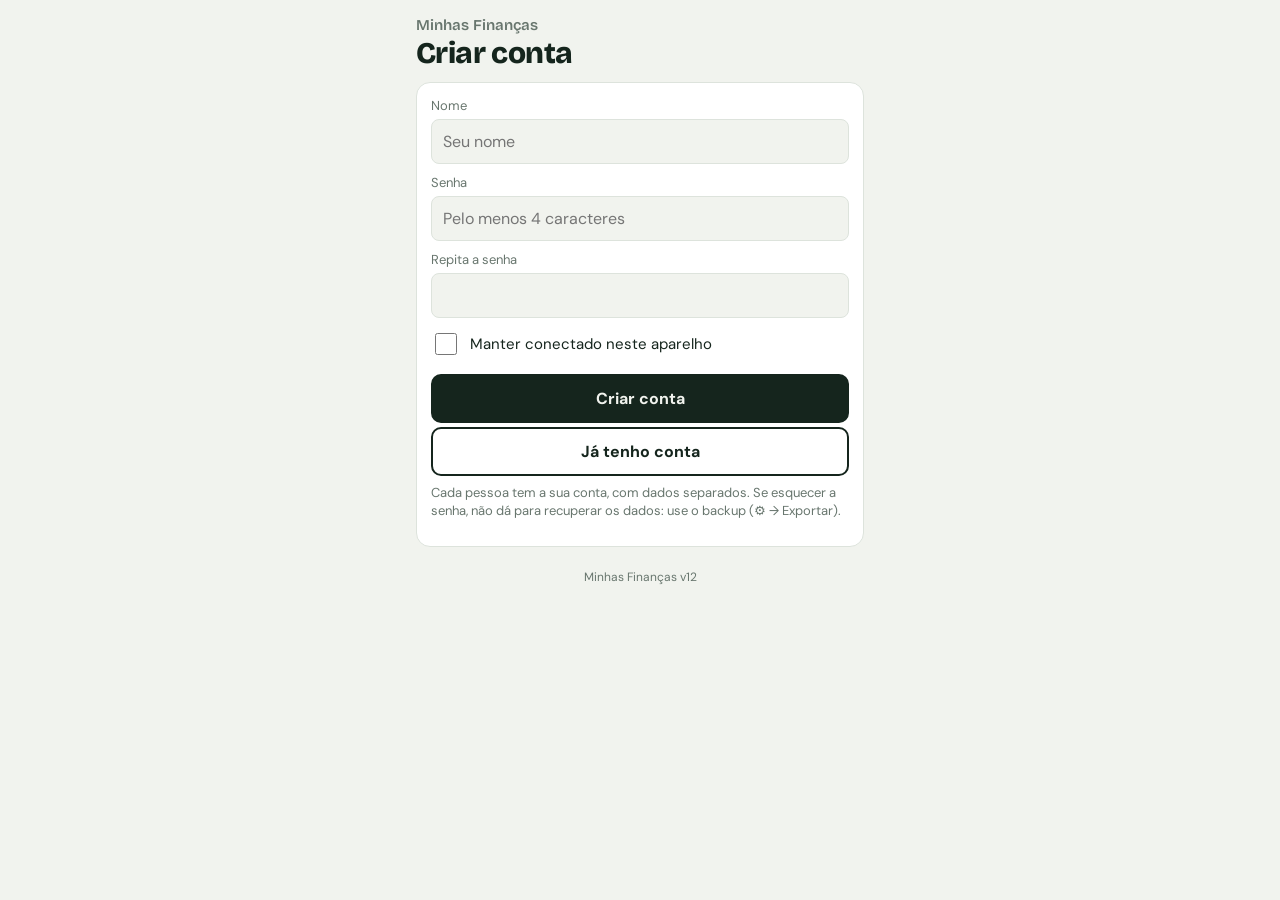
==== index.html @ edcd12e9 "Rename index-4.html to index.html" ====
<!DOCTYPE html>
<html lang="pt-BR">
<head>
<meta charset="utf-8">
<meta name="viewport" content="width=device-width, initial-scale=1, viewport-fit=cover">
<title>Minhas Finanças v12</title>
<meta name="theme-color" content="#1F8A55">
<meta name="description" content="Controle de gastos por voz, com velocímetro de saldo.">
<link rel="manifest" href="manifest.json">
<link rel="icon" href="icon.svg" type="image/svg+xml">
<link rel="apple-touch-icon" href="icon.svg">
<meta name="apple-mobile-web-app-capable" content="yes">
<meta name="mobile-web-app-capable" content="yes">
<meta name="apple-mobile-web-app-title" content="Finanças">
<link href="https://fonts.googleapis.com/css2?family=Bricolage+Grotesque:wght@600;800&family=DM+Sans:wght@400;500;700&display=swap" rel="stylesheet">
<style>
:root{--bg:#F1F3EE;--card:#FFFFFF;--ink:#15251D;--mute:#68766E;--line:#DDE3DC;--pos:#1F8A55;--neg:#D6403A;--mid:#D99A12;--rec:#1F8A55;--uti:#2F6FDB;--des:#8E1B3C;--gua:#7B847F;--sem:#B9C1BC;--btn:#15251D;--btnt:#F1F3EE}
@media (prefers-color-scheme:dark){:root:not([data-theme="light"]){--bg:#0F1814;--card:#18251E;--ink:#EDF2EC;--mute:#93A399;--line:#263830;--pos:#3DBB7A;--neg:#EF6A63;--mid:#EBB63E;--rec:#3DBB7A;--uti:#6AA0FF;--des:#C73E62;--gua:#A9B2AD;--sem:#5F6F66;--btn:#EDF2EC;--btnt:#0F1814}}
:root[data-theme="dark"]{--bg:#0F1814;--card:#18251E;--ink:#EDF2EC;--mute:#93A399;--line:#263830;--pos:#3DBB7A;--neg:#EF6A63;--mid:#EBB63E;--rec:#3DBB7A;--uti:#6AA0FF;--des:#C73E62;--gua:#A9B2AD;--sem:#5F6F66;--btn:#EDF2EC;--btnt:#0F1814}
*{box-sizing:border-box}
html{-webkit-text-size-adjust:100%}
body{margin:0;background:var(--bg);color:var(--ink);font-family:'DM Sans',system-ui,sans-serif;font-size:16px;line-height:1.4;padding-top:env(safe-area-inset-top,0px);padding-bottom:env(safe-area-inset-bottom,0px)}
main{max-width:480px;margin:0 auto;padding:16px 16px 80px}
h1{font:600 15px 'Bricolage Grotesque',sans-serif;margin:0 0 4px;color:var(--mute)}
.saldo{font:800 46px/1.05 'Bricolage Grotesque',sans-serif;letter-spacing:-.02em;margin:0}
.saldo.neg{color:var(--neg)}
.sub{color:var(--mute);font-size:14px;margin:4px 0 14px}
.bar{display:flex;height:12px;border-radius:6px;overflow:hidden;background:var(--line)}
.bar i{display:block;height:100%}
.tot{display:grid;gap:8px;margin:12px 0 20px}
.tot div{background:var(--card);border:1px solid var(--line);border-radius:10px;padding:10px;min-width:0}
.tot b{display:block;font:700 16px 'Bricolage Grotesque',sans-serif}
.tot span{font-size:12px;color:var(--mute)}
.dot{display:inline-block;width:10px;height:10px;border-radius:50%;margin-right:6px}
.form{background:var(--card);border:1px solid var(--line);border-radius:14px;padding:14px;margin-bottom:22px}
.hint{font-size:13px;color:var(--mute);margin:8px 0 12px}
label{display:block;font-size:13px;color:var(--mute);margin:10px 0 4px}
input{width:100%;padding:11px;border-radius:8px;border:1px solid var(--line);background:var(--bg);color:var(--ink);font:16px 'DM Sans',sans-serif}
input[type=checkbox]{width:22px;height:22px;flex:none;accent-color:var(--pos)}
input[type=date]{min-height:46px}
.chk{display:flex;align-items:center;gap:10px;margin:12px 0 0;font-size:15px;color:var(--ink)}
.campo{display:flex;gap:8px;align-items:stretch}
.campo input{flex:1;min-width:0}
.mic{flex:none;width:52px;border:0;border-radius:10px;background:var(--btn);color:var(--btnt);font-size:22px;cursor:pointer;line-height:1}
.mic[hidden]{display:none}
.mic.on{background:var(--neg);color:#fff;animation:pulsa 1s ease-in-out infinite}
@keyframes pulsa{50%{opacity:.65}}
.add{margin-top:4px;width:100%;border:2px solid var(--ink);background:transparent;color:var(--ink);border-radius:10px;padding:12px;font:700 16px 'DM Sans',sans-serif;cursor:pointer}
.add.pri{background:var(--ink);color:var(--bg)}
.add:disabled{opacity:.45;cursor:default}
h2{font:800 18px 'Bricolage Grotesque',sans-serif;margin:0 0 8px}
.it{display:flex;align-items:center;gap:10px;padding:11px 0;border-bottom:1px solid var(--line)}
.it .c{width:26px;height:26px;border-radius:50%;border:0;flex:none;cursor:pointer}
.it .t{flex:1;min-width:0}
.it .t b{display:block;font-weight:500;overflow:hidden;text-overflow:ellipsis;white-space:nowrap}
.it .t small{color:var(--mute);font-size:12px}
.it .v{font:700 16px 'Bricolage Grotesque',sans-serif;white-space:nowrap}
.it .x{border:0;background:none;color:var(--mute);font-size:22px;cursor:pointer;padding:10px 8px;min-width:44px;min-height:44px}
.vazio{color:var(--mute);padding:14px 0}
.top{display:flex;align-items:center;gap:6px;max-width:480px;margin:0 auto;padding:12px 16px 0}
.top[hidden]{display:none}
.dots{display:flex;align-items:center}
.dots button{width:30px;height:44px;border:0;background:transparent;cursor:pointer;padding:0;display:flex;align-items:center;justify-content:center}
.dots button i{display:block;width:10px;height:10px;border-radius:50%;background:var(--line);transition:all .2s}
.dots button[aria-selected="true"] i{width:24px;border-radius:6px;background:var(--ink)}
#ptit{flex:1;font:800 18px 'Bricolage Grotesque',sans-serif;padding-left:6px}
.eng{flex:none;width:44px;height:44px;border-radius:50%;border:2px solid var(--line);background:transparent;color:var(--mute);font-size:20px;cursor:pointer}
.pg{display:none;min-width:0}
.pg.on{display:block;animation:entra .25s ease}
@keyframes entra{from{opacity:0;transform:translateX(var(--de,24px))}to{opacity:1;transform:none}}
@media (prefers-reduced-motion:reduce){.pg.on,.mic.on,.toast{animation:none}}
.ring{display:flex;justify-content:center;margin:4px 0 2px}
.ring svg{width:230px;height:230px}
.rl{font:500 12px 'DM Sans',sans-serif;fill:var(--mute)}
.rv{font:800 21px 'Bricolage Grotesque',sans-serif;fill:var(--ink)}
.cats{display:grid;grid-template-columns:repeat(4,minmax(0,1fr));gap:6px;margin-top:6px}
.cat{display:flex;flex-direction:column;align-items:center;justify-content:center;gap:5px;padding:9px 2px;min-height:58px;border-radius:12px;border:2px solid var(--line);background:var(--bg);color:var(--ink);font:700 12px 'DM Sans',sans-serif;cursor:pointer}
.cat .dot{margin:0;width:16px;height:16px}
.cat:active{transform:scale(.97)}
.cat:disabled{opacity:.5;cursor:default}
.gauge{background:var(--card);border:1px solid var(--line);border-radius:14px;padding:8px;margin:0 0 12px;text-align:center;overflow:hidden}
/* Todos os painéis usam o mesmo quadrado compacto */
.gauge-viewport{min-width:0;height:248px;overflow:hidden;touch-action:pan-y}
.gauge-slide{display:none;text-align:left;animation:entra .22s ease;height:248px;overflow-y:auto;overscroll-behavior:contain;padding:2px 4px;scrollbar-width:thin}
.gauge-slide.active{display:block}
.gauge-slide:first-child{text-align:center;overflow:hidden}
.gauge-slide h1{margin:2px 4px 5px;font-size:13px}
.gauge-slide h2{font-size:15px;margin:3px 0 5px}
.gauge-slide .form{margin:6px 0;padding:8px}
.gauge-slide .gcard{margin:5px 0;padding:8px}
.gauge-slide .sub{font-size:12px;margin:2px 0 6px}
.gauge-slide .hint{font-size:11px;margin:4px 0 6px}
.gauge-slide .it{padding:5px 0;gap:7px}
.gauge-slide .it .c{width:18px;height:18px}
.gauge-slide .it .v{font-size:13px}
.gauge-slide .it .t b{font-size:13px}
.gauge-slide .it .t small{font-size:10px}
#pg1 .gauge svg{max-width:290px}
#gaugeEntries .entry-total{text-align:left}
#gaugeEntries .entry-total .dl{font-size:12px;color:var(--mute)}
#gaugeSaved .saldo{font-size:clamp(24px,7vw,32px)}
#gaugeSaved .gcard .sub{margin-bottom:0}
.gauge-nav{display:flex;align-items:center;justify-content:space-between;gap:8px;margin-top:6px;padding-top:6px;border-top:1px solid var(--line)}
.gauge-nav button{display:flex;align-items:center;justify-content:center;gap:5px;min-width:36px;min-height:34px;border:1px solid var(--line);border-radius:999px;background:var(--bg);color:var(--ink);font-size:18px;cursor:pointer}
.gauge-nav .gauge-name{flex:1;text-align:center;font-size:13px;font-weight:700;color:var(--mute)}
.gauge-dots{display:flex;justify-content:center;gap:5px;margin-top:5px}
.gauge-dots i{width:6px;height:6px;border-radius:50%;background:var(--line)}
.gauge-dots i.active{width:18px;border-radius:5px;background:var(--pos)}
.gauge svg{width:100%;max-width:340px;height:auto;display:block;margin:0 auto}
.gz{fill:none;stroke-width:22}
.gl{font:500 12px 'DM Sans',sans-serif;fill:var(--mute)}
.gv{font:800 20px 'Bricolage Grotesque',sans-serif;fill:var(--ink)}
.gs{font-size:14px;font-weight:500;margin:6px 8px 0}
.swhint{font-size:12px;color:var(--mute);text-align:center;margin:0 0 14px}
.duo{display:grid;grid-template-columns:1fr 1fr;gap:8px;margin:2px 0 12px}
.duo>div{background:var(--card);border:1px solid var(--line);border-radius:14px;padding:10px 12px;min-width:0}
.duo .dl{font-size:12px;color:var(--mute);font-weight:500}
.duo .saldo{font-size:clamp(22px,7vw,30px);margin-top:2px;white-space:nowrap}
.duo .gasto{color:var(--des)}
.summary-grid>div{padding:10px 11px}
.summary-grid>div:nth-child(n+3){padding:8px 11px}
.mini-value{font:800 22px/1.15 'Bricolage Grotesque',sans-serif;margin:3px 0 0;white-space:nowrap;color:var(--ink)}
.entry-total{padding:7px 4px 10px;margin-bottom:8px;border-bottom:1px solid var(--line)}
.entry-total .saldo{font-size:clamp(25px,7vw,32px);margin-top:2px}
.gcard{background:var(--card);border:1px solid var(--line);border-radius:14px;padding:16px;margin:4px 0 12px;text-align:center}
.gcard .dl{font-size:13px;color:var(--mute);font-weight:500}
.gcard .saldo{margin-top:4px;color:var(--ink)}
.cfg{background:var(--card);border:1px solid var(--line);border-radius:14px;padding:14px;margin:0 0 18px}
.cfg[hidden]{display:none}
.cfg h2{margin-bottom:4px}
.cfg .add{margin-top:10px}
.cfg .msg{font-size:13px;color:var(--mute);margin:8px 0 0}
.cfg p{margin:4px 0}
.cfg hr{border:0;border-top:1px solid var(--line);margin:16px 0}
.perigo{border-color:var(--neg);color:var(--neg)}
.crow{display:grid;grid-template-columns:1fr 112px 44px;gap:6px;margin-top:8px;align-items:center}
.crow .x{border:0;background:none;color:var(--mute);font-size:22px;cursor:pointer;min-height:44px}
.row2{display:grid;grid-template-columns:1fr 1fr;gap:10px}
.chips{display:flex;flex-wrap:wrap;gap:8px;margin-top:2px}
.chip{display:inline-flex;align-items:center;gap:6px;padding:9px 12px;border-radius:999px;border:1px solid var(--line);background:var(--bg);color:var(--ink);font:500 14px 'DM Sans',sans-serif;cursor:pointer;max-width:100%}
.chip .dot{margin:0;flex:none}
.chip span{overflow:hidden;text-overflow:ellipsis;white-space:nowrap}
.chip:active{transform:scale(.97)}
#atalhos{margin-bottom:12px}
#atalhos[hidden]{display:none}
.toast{position:fixed;left:50%;transform:translateX(-50%);top:calc(66px + env(safe-area-inset-top,0px));width:calc(100% - 32px);max-width:440px;display:flex;align-items:center;gap:10px;background:var(--ink);color:var(--bg);border-radius:12px;padding:12px 14px;font-size:14px;box-shadow:0 6px 24px rgba(0,0,0,.25);z-index:20;animation:sobe .2s ease}
.toast[hidden]{display:none}
.toast span{flex:1;min-width:0}
.toast button{border:0;background:transparent;color:var(--bg);font:700 14px 'DM Sans',sans-serif;text-decoration:underline;cursor:pointer;padding:6px 4px;min-height:36px}
.toast button[hidden]{display:none}
@keyframes sobe{from{opacity:0;transform:translate(-50%,-10px)}to{opacity:1;transform:translate(-50%,0)}}
.ir{display:flex;align-items:center;gap:10px;padding:10px 0;border-bottom:1px solid var(--line)}
.ir.off{opacity:.55}
.ir .t{flex:1;min-width:0}
.ir .t b{display:block;font-weight:500;overflow:hidden;text-overflow:ellipsis;white-space:nowrap}
.ir .t small{color:var(--mute);font-size:12px}
.ir .v{font:700 15px 'Bricolage Grotesque',sans-serif;white-space:nowrap}
.ir .v.pos{color:var(--pos)}
.ir label{margin:0;display:flex;align-items:center}
.ver{font-size:12px;color:var(--mute);text-align:center;margin:18px 0 0}
select{width:100%;padding:11px;border-radius:8px;border:1px solid var(--line);background:var(--bg);color:var(--ink);font:16px 'DM Sans',sans-serif}
.cat.sel{border-color:var(--ink)}
.tipos{display:grid;grid-template-columns:repeat(3,1fr);gap:8px;margin-top:4px}
.sheet{position:fixed;inset:0;background:rgba(0,0,0,.45);z-index:30;display:flex;align-items:flex-end;justify-content:center}
.sheet[hidden]{display:none}
.sheetbox{background:var(--card);width:100%;max-width:480px;max-height:92vh;overflow:auto;border-radius:18px 18px 0 0;padding:16px 16px calc(20px + env(safe-area-inset-bottom,0px))}
.sheetbox .add{margin-top:10px}
.it .t{cursor:pointer}
.aviso{width:calc(100% - 32px);max-width:448px;margin:8px auto 0;padding:10px 12px;display:flex;gap:8px;align-items:center;flex-wrap:wrap;background:var(--card);border:1px solid var(--mid);border-radius:12px;font-size:14px}
.aviso[hidden]{display:none}
.aviso span{flex:1 1 100%}
.aviso button{width:auto;margin:0;padding:8px 12px;font-size:14px}
details.mes{background:var(--card);border:1px solid var(--line);border-radius:12px;padding:10px 12px;margin-bottom:8px}
details.mes summary{cursor:pointer;font-weight:700;list-style:none}
details.mes summary small{display:block;font-weight:400;color:var(--mute);font-size:12px;margin-top:2px}
details.mes .mi{display:flex;justify-content:space-between;gap:8px;font-size:13px;padding:5px 0;border-bottom:1px solid var(--line)}
details.mes .mi:last-child{border-bottom:0}
button:focus-visible,input:focus-visible,select:focus-visible{outline:3px solid var(--mid);outline-offset:2px}
</style>
</head>
<body>
<div class="top" id="top" hidden>
<nav class="dots" aria-label="Navegação principal">
<button type="button" id="t1" aria-label="Principal" aria-selected="true"><i></i></button>
<button type="button" id="t2" aria-label="Histórico" aria-selected="false"><i></i></button>
</nav>
<span id="ptit">Principal · Gastos</span>
<button type="button" class="eng" id="eng" aria-label="Configurações" title="Configurações" aria-expanded="false">⚙</button>
</div>

<div class="aviso" id="aviso" hidden role="status"><span id="avmsg"></span><button type="button" class="add pri" id="av1"></button><button type="button" class="add" id="av2">Depois</button></div>
<div id="pages">
<!-- ============ GASTOS ============ -->
<section class="pg" id="pg1">
<main>
<section class="cfg" id="cfg" hidden aria-label="Configurações">
<h2>Contas e saldo do mês</h2>
<p class="msg" style="margin-top:0">Informe o saldo de cada conta no começo do mês. O total vira o seu saldo do mês; o que entra soma e o que sai é descontado.</p>
<div id="contas"></div>
<button type="button" class="add" id="addc">+ Adicionar conta</button>
<div class="row2" style="margin-top:12px">
<div><label for="limy" style="margin-top:0">Amarelo abaixo de (R$)</label><input id="limy" inputmode="decimal"></div>
<div><label for="limr" style="margin-top:0">Vermelho abaixo de (R$)</label><input id="limr" inputmode="decimal"></div>
</div>
<button type="button" class="add pri" id="iniok">Salvar</button>
<p class="msg" id="inimsg"></p>
<hr>
<h2>Importar extrato</h2>
<p class="msg" style="margin-top:0">Envie o extrato do banco em OFX ou CSV. O que entrou vai para Recebidos, o que saiu vai para Gastos como “Sem categoria” (você classifica tocando na bolinha). Repetidos são pulados.</p>
<input type="file" id="arq" hidden>
<button class="add pri" id="escolhe" type="button">Escolher arquivo do extrato</button>
<label for="desde">Importar lançamentos a partir de</label>
<input type="date" id="desde">
<p class="msg" id="imsg"></p>
<div id="iprev" hidden>
<h2 style="margin-top:12px">Conferir antes de importar</h2>
<p class="sub" id="isum"></p>
<div id="implist"></div>
<button class="add pri" id="idoit" type="button" style="margin-top:14px">Importar selecionados</button>
</div>
<hr>
<h2>Fechar o mês</h2>
<p class="msg" style="margin-top:0">Guarda o resumo do mês, leva o saldo final para o começo do próximo mês e limpa a lista de lançamentos. O que está em Guardado continua guardado.</p>
<button type="button" class="add" id="fecha">Fechar o mês</button>
<button type="button" class="add" id="reabre" hidden>Desfazer o último fechamento</button>
<p class="msg" id="fmsg"></p>
<hr>
<h2>Backup</h2>
<p class="msg">Seus dados ficam só neste aparelho, protegidos pela sua senha. Exporte de vez em quando. O arquivo de backup não tem senha: guarde com cuidado.</p>
<button type="button" class="add pri" id="expShare">Compartilhar backup (WhatsApp, Drive...)</button>
<button type="button" class="add" id="exp">Salvar backup no aparelho (.json)</button>
<button type="button" class="add" id="impb">Importar backup</button>
<input type="file" id="imp" accept="application/json,.json" hidden>
<p class="msg" id="bkmsg"></p>
<hr>
<h2>Conta</h2>
<p class="msg" id="quem"></p>
<button type="button" class="add" id="sair">Sair</button>
<button type="button" class="add perigo" id="zera">Apagar meus dados e recomeçar</button>
<button type="button" class="add perigo" id="delc">Excluir minha conta</button>
<p class="ver" id="ver"></p>
</section>

<div class="duo summary-grid">
<div><span class="dl">Disponível</span><p class="saldo" id="saldo">R$ 0,00</p></div>
<div><span class="dl">Já gasto</span><p class="saldo gasto" id="gasto">R$ 0,00</p></div>
<div class="mini-total"><span class="dl">Entradas</span><p class="mini-value" id="entradasTotal">R$ 0,00</p></div>
<div class="mini-total"><span class="dl">Guardado</span><p class="mini-value" id="guardadoTotal">R$ 0,00</p></div>
</div>
<section class="gauge" id="gaugeCard" aria-label="Painel financeiro: deslize ou use as setas para alternar entre saldo, entradas e guardados">
<div class="gauge-viewport" id="gaugeViewport">
  <div class="gauge-slide active" data-gslide="0" aria-label="Velocímetro">
    <svg id="gauge" viewBox="-24 0 368 204" role="img" aria-label="Velocímetro do saldo"></svg>
    <p class="gs" id="gstat" aria-live="polite"></p>
  </div>
  <div class="gauge-slide" data-gslide="1" aria-label="Entradas" id="gaugeEntries"></div>
  <div class="gauge-slide" data-gslide="2" aria-label="Guardado" id="gaugeSaved"></div>
</div>
<div class="gauge-nav" aria-label="Mudar painel">
  <button type="button" id="gPrev" aria-label="Painel anterior" title="Painel anterior">‹</button>
  <span class="gauge-name" id="gaugeName">Visão geral</span>
  <button type="button" id="gNext" aria-label="Próximo painel" title="Próximo painel">›</button>
</div>
<div class="gauge-dots" aria-hidden="true"><i class="active"></i><i></i><i></i></div>
</section>


<section class="form">
<div id="atalhos" hidden><label style="margin-top:0">Gastos frequentes · toque para lançar de novo</label><div class="chips" id="chips"></div></div>
<label for="frase" style="margin-top:0">Único campo de voz · entradas, saídas e guardados</label>
<div class="campo">
<input id="frase" placeholder="Ex.: gastei 12,50; recebi salário 100; guardar 50" autocomplete="off" enterkeyhint="done">
<button type="button" class="mic" id="mic1" aria-label="Falar o gasto" title="Falar o gasto">🎤</button>
</div>
<p class="hint" id="hint">Use este único microfone para tudo: “recebi salário 100”, “guardar 50” ou “padaria 12,50”. Entradas/recebimentos/ganhos falados são salvos automaticamente. Data e hora são registradas; a forma de pagamento é salva quando você a informa.</p>
<div class="cats" id="cats"></div>
</section>

<h2>Lançamentos</h2>
<div id="lista"></div>
</main>
</section>

<!-- ============ ENTRADAS ============ -->
<section class="pg" id="pg2">
<main>
<h1>Entradas</h1>
<div class="entry-total"><span class="dl">Total de entradas</span><p class="saldo" id="rtot">R$ 0,00</p></div>
<section class="form">
<label for="frase2" style="margin-top:0">Fale ou digite o recebido</label>
<div class="campo">
<input id="frase2" placeholder="Ex.: salário R$ 80,00 pix" autocomplete="off" enterkeyhint="done">
<button type="button" class="mic" id="mic2" aria-label="Falar o recebido" title="Falar o recebido">🎤</button>
</div>
<p class="hint" id="hint2">Toque no 🎤 e diga, por exemplo: “salário 80 pix”. O valor soma no seu saldo e é lançado sozinho (dá para desfazer). Data, hora e forma são anotadas sozinhas.</p>
<button class="add" id="add2" type="button">Salvar</button>
</section>
<h2>Entradas</h2>
<div id="lista2"></div>
</main>
</section>

<!-- ============ GUARDADOS ============ -->
<section class="pg" id="pg3">
<main>
<h1>Guardados</h1>
<div class="gcard"><span class="dl">Total guardado</span><p class="saldo" id="gtot">R$ 0,00</p><p class="sub" id="gsub" style="margin-bottom:0"></p></div>
<p class="hint">O que você guarda sai do saldo Disponível, mas não conta como gasto. Para guardar, fale o valor na primeira página e toque em Guardado.</p>
<h2>Valores guardados</h2>
<div id="lista3"></div>
</main>
</section>

<!-- ============ HISTÓRICO ============ -->
<section class="pg" id="pg4">
<main>
<h1>Minhas Finanças</h1>
<h2 style="margin-top:4px">Histórico completo</h2>
<p class="sub">Entradas, gastos e valores guardados em uma única lista.</p>
<div id="listaHist"></div>
</main>
</section>

<!-- ============ LOGIN ============ -->
<section class="pg" id="pga">
<main>
<h1>Minhas Finanças</h1>
<p class="saldo" style="font-size:30px;margin-bottom:12px" id="atit">Entrar</p>
<section class="form">
<label for="un" style="margin-top:0">Nome</label>
<input id="un" autocomplete="username" autocapitalize="words" placeholder="Seu nome">
<label for="up">Senha</label>
<input id="up" type="password" autocomplete="current-password" placeholder="Pelo menos 4 caracteres">
<div id="ucw" hidden><label for="up2">Repita a senha</label><input id="up2" type="password" autocomplete="new-password"></div>
<label class="chk"><input type="checkbox" id="ulem"> Manter conectado neste aparelho</label>
<p class="hint" id="umsg" role="alert"></p>
<button class="add pri" id="uok" type="button">Entrar</button>
<button class="add" id="usw" type="button">Criar conta</button>
<p class="hint" id="unote"></p>
</section>
<p class="ver" id="ver2"></p>
</main>
</section>

<!-- ============ PRIMEIRO USO ============ -->
<section class="pg" id="pgs">
<main>
<h1>Bem-vindo</h1>
<p class="saldo" style="font-size:30px" id="bemv">Minhas Finanças</p>
<p class="sub">Vamos começar. Qual era o saldo da conta no início do mês?</p>
<section class="form">
<label for="ini0" style="margin-top:0">Saldo (conta principal)</label>
<input id="ini0" inputmode="decimal" value="" placeholder="639,73" autocomplete="off">
<p class="hint" id="ini0msg">Depois, na engrenagem ⚙, você adiciona outras contas.</p>
<button class="add pri" id="ini0ok" type="button">Começar</button>
</section>
</main>
</section>
</div>

<div class="sheet" id="edit" hidden role="dialog" aria-modal="true" aria-label="Editar lançamento"><div class="sheetbox">
<h2>Editar lançamento</h2>
<label for="ed" style="margin-top:0">Descrição</label><input id="ed" autocomplete="off">
<div class="row2"><div><label for="ev">Valor (R$)</label><input id="ev" inputmode="decimal" autocomplete="off"></div><div><label for="edt">Data</label><input id="edt" type="date"></div></div>
<label for="ep">Forma de pagamento</label><select id="ep"></select>
<label>Tipo</label><div class="tipos" id="etipo"></div>
<p class="hint" id="emsg" role="alert"></p>
<button class="add pri" id="esalva" type="button">Salvar alterações</button>
<button class="add" id="ecancela" type="button">Cancelar</button>
<button class="add perigo" id="eapaga" type="button">Apagar lançamento</button>
</div></div>
<div class="toast" id="toast" role="status" aria-live="polite" hidden><span id="tmsg"></span><button type="button" id="tund">Desfazer</button></div>

<script>
var VERSAO='v12';
var COR={rec:{n:'Entrada',v:'--rec'},uti:{n:'Útil',v:'--uti'},des:{n:'Desnecessário',v:'--des'},gua:{n:'Guardado',v:'--gua'},sem:{n:'Sem categoria',v:'--sem'}};
var st=null,uid=null,KEYC=null,users=[],wq=Promise.resolve();
function norm(i){var m={pos:'uti',neg:'des',mid:'gua'};if(m[i.cor])i.cor=m[i.cor];if(i.ent)i.cor='rec';else if(i.cor==='rec')i.ent=true;if(!COR[i.cor])i.cor='sem';i.val=Number(i.val)||0;i.desc=String(i.desc||'');i.pay=String(i.pay||'Não informada');i.d=String(i.d||hoje());i.t=String(i.t||'');i.ent=!!i.ent;return i}
function somaContas(o){return Math.round(o.contas.reduce(function(a,c){return a+(Number(c.saldo)||0)},0)*100)/100}
function migra(o){if(!Array.isArray(o.contas)||!o.contas.length)o.contas=[{id:1,nome:'Banco Inter',saldo:o.start}];
o.contas.forEach(function(c,k){c.id=c.id||k+1;c.nome=String(c.nome||'Conta '+(k+1));c.saldo=Number(c.saldo)||0});
o.lim=(o.lim&&o.lim.y>o.lim.r&&o.lim.r>=0)?{y:Number(o.lim.y),r:Number(o.lim.r)}:{y:400,r:100};
if(!Array.isArray(o.arquivo))o.arquivo=[];o.gAnt=Number(o.gAnt)||0;
o.start=somaContas(o);o.items=(o.items||[]).map(norm);return o}
function brl(n){return n.toLocaleString('pt-BR',{style:'currency',currency:'BRL'})}
function fmt2(n){return n.toLocaleString('pt-BR',{minimumFractionDigits:2,maximumFractionDigits:2})}
function pad(n){return String(n).padStart(2,'0')}
function hoje(){var d=new Date();return d.getFullYear()+'-'+pad(d.getMonth()+1)+'-'+pad(d.getDate())}
function hora(){var d=new Date();return pad(d.getHours())+':'+pad(d.getMinutes())}
function dm(s){var p=s.split('-');return p[2]+'/'+p[1]}
function $(i){return document.getElementById(i)}

/* ---------- contas de usuário e criptografia ---------- */
function loadUsers(){try{var u=JSON.parse(localStorage.getItem('financas-users')||'[]');return Array.isArray(u)?u:[]}catch(e){return[]}}
function saveUsers(){localStorage.setItem('financas-users',JSON.stringify(users))}
function dkey(id){return 'financas-d-'+id}
function b64(buf){var a=new Uint8Array(buf),s='';for(var i=0;i<a.length;i++)s+=String.fromCharCode(a[i]);return btoa(s)}
function unb64(s){var b=atob(s),a=new Uint8Array(b.length);for(var i=0;i<b.length;i++)a[i]=b.charCodeAt(i);return a}
function derive(pw,salt,it){return crypto.subtle.importKey('raw',new TextEncoder().encode(pw),'PBKDF2',false,['deriveKey']).then(function(k){return crypto.subtle.deriveKey({name:'PBKDF2',salt:salt,iterations:it,hash:'SHA-256'},k,{name:'AES-GCM',length:256},false,['encrypt','decrypt'])})}
function enc(key,txt){var iv=crypto.getRandomValues(new Uint8Array(12));return crypto.subtle.encrypt({name:'AES-GCM',iv:iv},key,new TextEncoder().encode(txt)).then(function(ct){return{iv:b64(iv),ct:b64(ct)}})}
function dec(key,rec){return crypto.subtle.decrypt({name:'AES-GCM',iv:unb64(rec.iv)},key,unb64(rec.ct)).then(function(b){return new TextDecoder().decode(b)})}
function save(){if(!uid||!KEYC||!st)return;var snap=JSON.stringify(st),id=uid,k=KEYC;
wq=wq.then(function(){return enc(k,snap)}).then(function(r){try{localStorage.setItem(dkey(id),JSON.stringify(r))}catch(e){}}).catch(function(){})}
function limpaCampo(el){el.value='';setTimeout(function(){if(el.value&&el.dataset.novo!=='1')el.value=''},90)}
function addItem(it){st.items.push(it);save()}
function remove(id){st.items=st.items.filter(function(z){return z.id!==id});save()}
/* lembrar neste aparelho: guarda a chave (não extraível) no IndexedDB */
function idb(){return new Promise(function(ok,no){var r=indexedDB.open('financas',1);r.onupgradeneeded=function(){r.result.createObjectStore('s')};r.onsuccess=function(){ok(r.result)};r.onerror=function(){no()}})}
function idbSet(k,v){return idb().then(function(db){return new Promise(function(ok,no){var t=db.transaction('s','readwrite');t.objectStore('s').put(v,k);t.oncomplete=ok;t.onerror=no})})}
function idbGet(k){return idb().then(function(db){return new Promise(function(ok,no){var q=db.transaction('s').objectStore('s').get(k);q.onsuccess=function(){ok(q.result)};q.onerror=no})})}
function idbDel(k){return idb().then(function(db){return new Promise(function(ok){var t=db.transaction('s','readwrite');t.objectStore('s').delete(k);t.oncomplete=ok;t.onerror=ok})}).catch(function(){})}

/* ---------- telas: login, primeiro uso, app ---------- */
var cur=0,pg=[$('pg1'),$('pg2'),$('pg3')],tb=[$('t1'),$('t2')],TIT=['Gastos','Recebidos','Guardados'];
function tela(qual){if(qual==='pga'||qual==='pgs')$('aviso').hidden=true;['pg1','pg2','pg3','pg4','pga','pgs'].forEach(function(i){$(i).className='pg'});$(qual).className='pg on';$('top').hidden=(qual==='pga'||qual==='pgs');if(qual==='pg4'){$('t1').setAttribute('aria-selected','false');$('t2').setAttribute('aria-selected','true');$('ptit').textContent='Histórico'}window.scrollTo(0,0)}
function irPara(n,direto){n=Math.max(0,Math.min(2,n));if(n===cur&&!direto&&$('pg4').className.indexOf('on')<0)return;$('top').hidden=false;document.documentElement.style.setProperty('--de',n>cur?'24px':'-24px');cur=n;
pg.forEach(function(e,k){e.className='pg'+(k===n?' on':'')});['pg4','pga','pgs'].forEach(function(id){$(id).className='pg'});
$('t1').setAttribute('aria-selected','true');$('t2').setAttribute('aria-selected','false');$('ptit').textContent='Principal';window.scrollTo(0,0)}
function abreHistorico(){if(!st)return;['pg1','pg2','pg3','pga','pgs'].forEach(function(id){$(id).className='pg'});$('pg4').className='pg on';$('top').hidden=false;$('t1').setAttribute('aria-selected','false');$('t2').setAttribute('aria-selected','true');$('ptit').textContent='Histórico';window.scrollTo(0,0);renderHistorico()}
function renderHistorico(){var L=$('listaHist');if(!L||!st)return;L.innerHTML='';var arr=st.items.slice().sort(function(a,b){return (b.d||'').localeCompare(a.d||'')||(Number(b.id)||0)-(Number(a.id)||0)});if(!arr.length){L.innerHTML='<p class="vazio">Nenhum lançamento neste mês.</p>';arquivoHist(L);return}arr.forEach(function(i){var r=document.createElement('div');r.className='it';var c=document.createElement('span');c.className='c';c.style.display='inline-block';c.style.background='var('+(i.ent?'--rec':COR[i.cor].v)+')';var t=document.createElement('div');t.className='t';t.innerHTML='<b></b><small></small>';t.firstChild.textContent=i.desc;t.lastChild.textContent=dm(i.d)+(i.t?' · '+i.t:'')+' · '+i.pay+' · '+(i.ent?'Entrada':COR[i.cor].n);var v=document.createElement('div');v.className='v'+(i.ent?' pos':'');v.style.color='var('+(i.ent?'--pos':(i.cor==='gua'?'--gua':'--ink'))+')';v.textContent=(i.ent?'+ ':'− ')+brl(i.val);t.title='Toque para editar';t.onclick=function(){abreEdicao(i.id)};r.appendChild(c);r.appendChild(t);r.appendChild(v);L.appendChild(r)});arquivoHist(L)}
function entra(){cur=-1;irPara(0,true);cfg.hidden=true;eng.setAttribute('aria-expanded','false');gaveta();render();setTimeout(function(){checaVersao();lembreteBackup()},1200);$('quem').textContent='Conta: '+(users.filter(function(u){return u.id===uid})[0]||{nome:''}).nome}
var modo='login';
function authModo(m){modo=m;var novo=(m==='criar');$('atit').textContent=novo?'Criar conta':'Entrar';$('ucw').hidden=!novo;$('uok').textContent=novo?'Criar conta':'Entrar';$('usw').textContent=novo?'Já tenho conta':'Criar conta';
$('up').autocomplete=novo?'new-password':'current-password';$('umsg').textContent='';
var velho=false;try{velho=!!localStorage.getItem('financas-v1')}catch(e){}
$('unote').textContent=novo?(velho&&!users.length?'Seus lançamentos atuais deste aparelho serão levados para esta conta.':'Cada pessoa tem a sua conta, com dados separados. Se esquecer a senha, não dá para recuperar os dados: use o backup (⚙ → Exportar).'):'Esqueceu a senha? Não dá para recuperar. Crie uma nova conta e importe o seu backup.';
$('usw').hidden=false}
function mostraAuth(){st=null;uid=null;KEYC=null;users=loadUsers();var ult='';try{ult=localStorage.getItem('financas-ultimo')||''}catch(e){}
authModo(users.length?'login':'criar');$('un').value=ult;$('up').value='';$('up2').value='';tela('pga')}
function semCripto(msg){$('atit').textContent='Não dá para abrir aqui';$('umsg').textContent=msg||'Este navegador não oferece a proteção por senha. Abra o app pelo endereço https no Chrome atualizado.';$('uok').disabled=true;$('usw').hidden=true;$('un').disabled=true;$('up').disabled=true;tela('pga')}
function achaUser(nome){nome=nome.trim().toLowerCase();return users.filter(function(u){return u.nome.toLowerCase()===nome})[0]}
function carrega(){var raw=localStorage.getItem(dkey(uid));if(!raw){st=null;mostraSetup();return Promise.resolve()}
return dec(KEYC,JSON.parse(raw)).then(function(t){st=migra(JSON.parse(t));entra()})}
function lembrar(){if($('ulem').checked)return idbSet('sessao',{uid:uid,key:KEYC}).catch(function(){});return idbDel('sessao')}
$('uok').onclick=function(){var nome=$('un').value.trim(),pw=$('up').value,m=$('umsg'),b=this;
if(nome.length<2){m.textContent='Digite seu nome.';return}
if(pw.length<4){m.textContent='A senha precisa ter pelo menos 4 caracteres.';return}
b.disabled=true;m.textContent=modo==='criar'?'Criando conta...':'Entrando...';
var p;
if(modo==='criar'){
 if($('up2').value!==pw){m.textContent='As senhas não são iguais.';b.disabled=false;return}
 if(achaUser(nome)){m.textContent='Já existe uma conta com esse nome neste aparelho.';b.disabled=false;return}
 var salt=crypto.getRandomValues(new Uint8Array(16)),it=150000,k;
 p=derive(pw,salt,it).then(function(key){k=key;return enc(key,'ok')}).then(function(chk){
  var u={id:'u'+Date.now(),nome:nome,salt:b64(salt),it:it,chk:chk};users.push(u);saveUsers();uid=u.id;KEYC=k;
  var velho=null;if(users.length===1){try{velho=JSON.parse(localStorage.getItem('financas-v1')||'null')}catch(e){}}
  if(velho&&typeof velho.start==='number'&&Array.isArray(velho.items)){st=migra(velho);save();return wq.then(function(){return dec(KEYC,JSON.parse(localStorage.getItem(dkey(uid))))}).then(function(t){if(JSON.parse(t).items.length===st.items.length){try{localStorage.removeItem('financas-v1')}catch(e){}}})}
  st=null}).then(function(){try{localStorage.setItem('financas-ultimo',nome)}catch(e){}return lembrar()}).then(function(){if(st)entra();else mostraSetup()})
}else{
 var u=achaUser(nome);if(!u){m.textContent='Não achei essa conta neste aparelho. Confira o nome ou crie uma conta.';b.disabled=false;return}
 p=derive(pw,unb64(u.salt),u.it).then(function(key){return dec(key,u.chk).then(function(){return key},function(){return null})}).then(function(key){if(!key){m.textContent='Senha incorreta.';return}uid=u.id;KEYC=key;try{localStorage.setItem('financas-ultimo',u.nome)}catch(e){}return lembrar().then(carrega)})
}
p.catch(function(){m.textContent='Algo deu errado. Tente de novo.'}).then(function(){b.disabled=false})};
$('usw').onclick=function(){authModo(modo==='login'?'criar':'login')};
$('up').onkeydown=$('up2').onkeydown=$('un').onkeydown=function(e){if(e.key==='Enter'){e.preventDefault();$('uok').click()}};
function sairConta(){idbDel('sessao');mostraAuth()}
$('sair').onclick=sairConta;
var dArm=false,dTm=null;
$('delc').onclick=function(){var b=this;if(!dArm){dArm=true;b.textContent='Toque de novo: apaga a conta e os dados';dTm=setTimeout(function(){dArm=false;b.textContent='Excluir minha conta'},4000);return}
clearTimeout(dTm);dArm=false;b.textContent='Excluir minha conta';try{localStorage.removeItem(dkey(uid))}catch(e){}users=users.filter(function(u){return u.id!==uid});saveUsers();idbDel('sessao');mostraAuth()};

/* ---------- velocímetro ---------- */
var BASE_MIN=600,TOPO=0;
function gpt(f,r){var a=Math.PI*f;return[160+r*Math.cos(a),170-r*Math.sin(a)]}
function garc(f1,f2,r){var p=gpt(f1,r),q=gpt(f2,r);return'M'+p[0].toFixed(1)+' '+p[1].toFixed(1)+' A'+r+' '+r+' 0 0 1 '+q[0].toFixed(1)+' '+q[1].toFixed(1)}
function gauge(saldo){
var LIM_Y=st.lim.y,LIM_R=st.lim.r,mx=Math.max(BASE_MIN,Math.ceil(TOPO/100)*100,LIM_Y),fy=LIM_Y/mx,fr=LIM_R/mx,f=Math.max(0,Math.min(1,saldo/mx)),R=118;
var h='<path class="gz" stroke="var(--pos)" d="'+garc(1,fy,R)+'"/><path class="gz" stroke="var(--mid)" d="'+garc(fy,fr,R)+'"/><path class="gz" stroke="var(--neg)" d="'+garc(fr,0,R)+'"/>';
function lab(ff,t){var p=gpt(ff,R+24);return'<text class="gl" x="'+p[0].toFixed(1)+'" y="'+p[1].toFixed(1)+'" text-anchor="'+(p[0]<160?'end':'start')+'">'+t+'</text>'}
h+=lab(fy,'R$ '+Math.round(LIM_Y))+lab(fr,'R$ '+Math.round(LIM_R));
h+='<text class="gl" x="42" y="192" text-anchor="middle">R$ '+Math.round(mx)+'</text><text class="gl" x="278" y="192" text-anchor="middle">R$ 0</text>';
var n=gpt(f,96);
h+='<line x1="160" y1="170" x2="'+n[0].toFixed(1)+'" y2="'+n[1].toFixed(1)+'" stroke="var(--ink)" stroke-width="5" stroke-linecap="round"/><circle cx="160" cy="170" r="9" fill="var(--ink)"/>';
h+='<text class="gv" x="160" y="198" text-anchor="middle">'+brl(saldo)+'</text>';
$('gauge').innerHTML=h;
var g=$('gstat'),k,m;
if(saldo>=LIM_Y){k='--pos';m='Zona verde: tudo certo. Faltam '+brl(saldo-LIM_Y)+' para o amarelo.'}
else if(saldo>=LIM_R){k='--mid';m='Zona amarela: atenção ao que você gasta. Faltam '+brl(saldo-LIM_R)+' para o vermelho.'}
else{k='--neg';m=(saldo<0?'Saldo negativo. ':'')+'Perigo, pare de gastar! Restam só '+brl(Math.max(saldo,0))+' no mês, revise seus gastos.'}
g.textContent=m;g.style.color='var('+k+')'}

/* ---------- desenho das páginas ---------- */
function render(){
if(!st)return;
var saldo=st.start,g={rec:0,uti:0,des:0,gua:0,sem:0},tg=0,tgua=0;
st.items.forEach(function(i){if(i.ent){g.rec+=i.val;saldo+=i.val}else{saldo-=i.val;g[i.cor]+=i.val;if(i.cor==='gua')tgua+=i.val;else tg+=i.val}});
saldo=Math.round(saldo*100)/100;TOPO=st.start+g.rec;
var el=$('saldo');el.textContent=brl(saldo);el.className='saldo'+(saldo<0?' neg':'');
$('gasto').textContent=brl(tg);
gauge(saldo);
var nc=st.contas.length;$('entradasTotal').textContent=brl(g.rec);$('guardadoTotal').textContent=brl(tgua+(st.gAnt||0));
atalhos();
var gastos=st.items.filter(function(i){return !i.ent&&i.cor!=='gua'}),recs=st.items.filter(function(i){return i.ent}),guar=st.items.filter(function(i){return !i.ent&&i.cor==='gua'});
fill($('lista'),gastos,'Nenhum gasto ainda. Fale o primeiro gasto.');
fill($('lista2'),recs,'Nenhum recebido ainda.');
fill($('lista3'),guar,'Nada guardado ainda.');
renderHistorico();
$('rtot').textContent=brl(g.rec);
$('gtot').textContent=brl(tgua+(st.gAnt||0));$('gsub').textContent=guar.length+(guar.length===1?' valor guardado':' valores guardados')+(st.gAnt>0?' · '+brl(st.gAnt)+' de meses anteriores':'')}
function anel(arr,total){
var C=2*Math.PI*80,h='<circle cx="100" cy="100" r="80" fill="none" stroke="var(--line)" stroke-width="22"/>',off=0;
if(total>0){arr.forEach(function(i,k){var len=i.val/total*C,g=arr.length>1?Math.min(3,len/3):0,d=Math.max(len-g,0.5);
h+='<circle cx="100" cy="100" r="80" fill="none" stroke="var(--rec)" stroke-opacity="'+(k%2?'0.55':'1')+'" stroke-width="22" stroke-dasharray="'+d.toFixed(2)+' '+(C-d).toFixed(2)+'" stroke-dashoffset="'+(-off).toFixed(2)+'" transform="rotate(-90 100 100)"/>';off+=len})}
h+='<text class="rl" x="100" y="92" text-anchor="middle">Total recebido</text><text class="rv" x="100" y="118" text-anchor="middle">'+brl(total)+'</text>';
$('rring').innerHTML=h}
function fill(L,arr,msg){L.innerHTML='';
if(!arr.length){L.innerHTML='<p class="vazio">'+msg+'</p>';return}
arr.slice().reverse().forEach(function(i){
var r=document.createElement('div');r.className='it';
var c=document.createElement('button');c.className='c';c.title=i.ent?COR.rec.n:'Trocar categoria';c.setAttribute('aria-label',i.ent?'Recebido':'Categoria: '+COR[i.cor].n+'. Toque para trocar');c.style.background='var('+COR[i.cor].v+')';
if(!i.ent)c.onclick=function(){var o=['sem','uti','des','gua'];i.cor=o[(o.indexOf(i.cor)+1)%4];save();render()};
var t=document.createElement('div');t.className='t';t.innerHTML='<b></b><small></small>';t.firstChild.textContent=i.desc;t.lastChild.textContent=dm(i.d)+(i.t?' · '+i.t:'')+' · '+i.pay+(i.ent?' · entrada':' · '+COR[i.cor].n);
var v=document.createElement('div');v.className='v';v.textContent=(i.ent?'+ ':'− ')+brl(i.val);
var x=document.createElement('button');x.className='x';x.textContent='×';x.setAttribute('aria-label','Apagar lançamento');x.title='Apagar lançamento';
var armed=false,tm=null;
x.onclick=function(){if(!armed){armed=true;x.textContent='Apagar?';x.style.color='var(--neg)';x.style.fontWeight='700';x.style.fontSize='14px';tm=setTimeout(function(){armed=false;x.textContent='×';x.style.color='';x.style.fontWeight='';x.style.fontSize=''},3000);return}clearTimeout(tm);remove(i.id);render()};
t.title='Toque para editar';t.onclick=function(){abreEdicao(i.id)};r.appendChild(c);r.appendChild(t);r.appendChild(v);r.appendChild(x);L.appendChild(r)})}

/* ---------- interpretação da frase (valor, forma, descrição) ---------- */
var NUM=/\d{1,3}(?:\.\d{3})+(?:,\d{1,2})?|\d+(?:[.,]\d{1,2})?/;
function toVal(k){return parseFloat(/^\d{1,3}(?:\.\d{3})+(?:,\d+)?$/.test(k)?k.replace(/\./g,'').replace(',','.'):k.replace(',','.'))}
function falado(t){
t=t.replace(/(\d+)\s*reais?\s*e\s*(\d{1,2})\s*(?:centavos?)?/gi,function(_,a,b){return a+','+(b.length===1?b+'0':b)});
t=t.replace(/(\d+)\s*v[ií]rgula\s*(\d{1,2})/gi,'$1,$2');
t=t.replace(/(\d+)\s*centavos?/gi,function(_,a){return '0,'+pad(+a)});
return t}
function fmtFrase(el){var t=falado(el.value),m=t.match(NUM);if(!m)return;var v=toVal(m[0]);if(!(v>=0))return;
var i=t.search(NUM),b=t.slice(0,i).replace(/r\$\s*$/i,'');if(b&&!/\s$/.test(b))b+=' ';
var o=b+'R$ '+v.toLocaleString('pt-BR',{minimumFractionDigits:2,maximumFractionDigits:2})+t.slice(i+m[0].length);if(o!==t)el.value=o}
function parse(t){
var low=falado(t).toLowerCase().trim(),pay='Não informada';
if(/\b(d[eé]bito)\b/.test(low))pay='Débito';
else if(/\b(cr[eé]dito)\b|cart[aã]o de cr[eé]dito/.test(low))pay='Crédito';
else if(/\b(pix)\b/.test(low))pay='Pix';
else if(/dinheiro|esp[eé]cie/.test(low))pay='Dinheiro';
else if(/transfer[eê]ncia|ted\b|doc\b/.test(low))pay='Transferência';
else if(/cart[aã]o/.test(low))pay='Cartão';
else if(/boleto/.test(low))pay='Boleto';
var m=low.match(NUM),v=m?toVal(m[0]):0;
var d=low.replace(/r\$/g,' ').replace(new RegExp(NUM.source,'g'),' ').replace(/(^|\s)(reais|real|pix|d[eé]bito|cr[eé]dito|cart[aã]o|dinheiro|esp[eé]cie|transfer[eê]ncia|ted|doc|boleto|via|por|no|na|em|com|de|do|da|gastei|gasto|paguei|pagar|recebi|recebido|recebida|recebidos|recebidas|recebimento|recebimentos|ganhei|ganho|ganhos|entrada|entradas|receita|receitas|rendimento|rendimentos|vendi|venda|vendas|faturei|guardar|guardado|guardada|guardados|guardadas|poupar|poupado|reservar|reservado|[uú]til|desnecess[aá]rio|desnecess[aá]ria)(?=\s|$)/g,' ').replace(/\s+/g,' ').trim();
d=d.charAt(0).toUpperCase()+d.slice(1);
var ent=/\b(receb\w*|entrada\w*|ganh\w*|sal[aá]rio|renda|receita\w*|rendimento\w*|vendi|venda|vendas|faturei)\b/.test(low);
return{desc:d,val:Math.round(v*100)/100,pay:pay,ent:ent}}

/* ---------- Gastos: campo + gavetas que salvam ---------- */
var hint=$('hint'),fr=$('frase'),ft=null;
function previa(){var r=parse(fr.value);if(!fr.value.trim())return;
if(r.ent){hint.textContent='Entrada identificada: '+(r.desc||'Recebido')+' · '+brl(r.val)+'. Ao falar, será salva automaticamente.';return}
if(/\b(guardar|guardado|guardada|poupar|poupado|reservar|reservado)\b/i.test(falado(fr.value))){hint.textContent='Valor para guardar identificado: '+brl(r.val)+'. Ao falar, será salvo como Guardado.';return}
hint.textContent=(r.val>0)?('Entendi: '+(r.desc||'Gasto')+' · '+brl(r.val)+' · '+r.pay+'. Para salvar uma saída, escolha Útil, Desnecessário ou Guardado.'):'Ainda não entendi o valor. Diga “padaria 12,50”, “recebi salário 100” ou “guardar 50”.'}
function salvarCat(k){fmtFrase(fr);var r=parse(fr.value);
if(!fr.value.trim()||!(r.val>0)){hint.textContent='Primeiro diga ou digite o valor, por exemplo “padaria 12,50 pix”.';return}
var entrada=(k==='rec')||r.ent;
var it={id:Date.now(),d:hoje(),t:hora(),desc:r.desc||(entrada?'Entrada':'Gasto'),val:r.val,pay:r.pay,cor:entrada?'rec':k,ent:entrada};addItem(it);limpaCampo(fr);
render();hint.textContent=(entrada?'Entrada salva: ':'Salvo: ')+it.desc+' · '+brl(it.val)+' · '+dm(it.d)+(it.t?' às '+it.t:'')+' · '+it.pay+(entrada?' · Entrada': ' · '+COR[k].n)+'. Campo liberado para o próximo lançamento.';toast((entrada?'Entrada: ':'Lançado: ')+it.desc+' · '+brl(it.val),it.id)}
fr.oninput=function(){clearTimeout(ft);ft=setTimeout(function(){fmtFrase(fr);previa()},1200)};
fr.onblur=function(){clearTimeout(ft);fmtFrase(fr);ft=setTimeout(previa,450)};
fr.onkeydown=function(e){if(e.key==='Enter'){e.preventDefault();clearTimeout(ft);fmtFrase(fr);var r=parse(fr.value);if(r.val>0&&r.ent){salvarCat('rec')}else{previa();fr.blur()}}};
function gaveta(){var w=$('cats');w.innerHTML='';
['rec','uti','des','gua'].forEach(function(k){var b=document.createElement('button');b.type='button';b.className='cat';b.setAttribute('aria-label','Salvar como '+COR[k].n);
b.innerHTML='<i class="dot"></i><span></span>';b.firstChild.style.background='var('+COR[k].v+')';b.lastChild.textContent=COR[k].n;
b.onclick=function(){salvarCat(k)};w.appendChild(b)})}

/* ---------- Recebidos ---------- */
var fr2=$('frase2'),hint2=$('hint2'),ft2=null;
function parseR(t){var r=parse(t);r.ent=true;if(!r.desc)r.desc='Entrada';return r}
function previa2(){if(!fr2.value.trim())return;var r=parseR(fr2.value);hint2.textContent=r.val>0?('Entendi: '+r.desc+' · '+brl(r.val)+' · '+r.pay+' · hoje, '+hora()+'. Toque em Salvar.'):'Ainda não entendi o valor. Diga algo como “salário 80 pix”.'}
function salvar2(){fmtFrase(fr2);var r=parseR(fr2.value);if(!(r.val>0)){hint2.textContent='Não entendi o valor. Diga, por exemplo, “salário 80 pix”.';return}
var it={id:Date.now(),d:hoje(),t:hora(),desc:r.desc,val:r.val,pay:r.pay,cor:'rec',ent:true};addItem(it);limpaCampo(fr2);
render();hint2.textContent='Salvo: '+r.desc+' · '+brl(r.val)+'. Pode lançar o próximo.';toast('Recebido: '+it.desc+' · '+brl(it.val),it.id);return it}
fr2.oninput=function(){clearTimeout(ft2);ft2=setTimeout(function(){fmtFrase(fr2);previa2()},1200)};
fr2.onblur=function(){clearTimeout(ft2);fmtFrase(fr2);ft2=setTimeout(previa2,450)};
fr2.onkeydown=function(e){if(e.key==='Enter'){e.preventDefault();clearTimeout(ft2);salvar2()}};
$('add2').onclick=salvar2;

/* ---------- microfone (Web Speech API) ---------- */
function mkMic(btn,input,hintEl,done){
var SR=window.SpeechRecognition||window.webkitSpeechRecognition;
if(!SR){btn.hidden=true;hintEl.textContent='Este navegador não tem reconhecimento de voz. Use o 🎤 do teclado do celular ou digite. '+hintEl.textContent;return}
var rec=null,on=false,erro=false;
btn.onclick=function(){
if(on){try{rec.stop()}catch(e){}return}
rec=new SR();rec.lang='pt-BR';rec.interimResults=true;rec.continuous=false;rec.maxAlternatives=1;erro=false;
rec.onstart=function(){on=true;btn.classList.add('on');btn.setAttribute('aria-label','Parar de ouvir');hintEl.textContent='Ouvindo... fale agora.'};
rec.onresult=function(e){var t='';for(var i=0;i<e.results.length;i++)t+=e.results[i][0].transcript;input.value=t};
rec.onerror=function(e){erro=true;
var m={'not-allowed':'O microfone está bloqueado. Libere nas permissões do site (cadeado ao lado do endereço) e tente de novo.','service-not-allowed':'O microfone está bloqueado. Libere nas permissões do site e tente de novo.','no-speech':'Não ouvi nada. Toque no 🎤 e fale de novo.','audio-capture':'Não encontrei um microfone neste aparelho.','network':'O reconhecimento de voz precisa de internet.'};
hintEl.textContent=m[e.error]||('Não consegui ouvir ('+e.error+'). Tente de novo.')};
rec.onend=function(){on=false;btn.classList.remove('on');btn.setAttribute('aria-label',btn.title);
if(input.value.trim()){input.value=falado(input.value);fmtFrase(input);done()}else if(!erro){hintEl.textContent='Não ouvi nada. Toque no 🎤 e fale de novo.'}};
try{rec.start()}catch(e){on=false;btn.classList.remove('on')}}}
function voz1(){
  fmtFrase(fr);var raw=falado(fr.value).toLowerCase(),r=parse(fr.value);
  if(!(r.val>0)){previa();return}
  if(r.ent){var ie={id:Date.now(),d:hoje(),t:hora(),desc:r.desc||'Entrada',val:r.val,pay:r.pay,cor:'rec',ent:true};addItem(ie);limpaCampo(fr);render();hint.textContent='Entrada salva: '+ie.desc+' · '+brl(ie.val)+' · '+dm(ie.d)+' às '+ie.t+' · '+ie.pay+'. Campo liberado para o próximo lançamento.';toast('Recebido: '+ie.desc+' · '+brl(ie.val),ie.id);return}
  if(/\b(guardar|guardado|guardada|poupar|poupado|reservar|reservado)\b/.test(raw)){salvarCat('gua');return}
  if(/\bdesnecess[aá]rio|desnecess[aá]ria\b/.test(raw)){salvarCat('des');return}
  if(/\b[uú]til\b/.test(raw)){salvarCat('uti');return}
  previa();
}
function voz2(){previa2();var r=parseR(fr2.value);if(r.val>0)salvar2()}
mkMic($('mic1'),fr,hint,voz1);
mkMic($('mic2'),fr2,hint2,voz2);

/* ---------- aviso com Desfazer ---------- */
var tt=null;
function toast(m,id){var t=$('toast'),b=$('tund');
$('tmsg').textContent=m;b.hidden=!id;
b.onclick=function(){(Array.isArray(id)?id:[id]).forEach(remove);render();t.hidden=true;clearTimeout(tt)};
t.hidden=false;clearTimeout(tt);tt=setTimeout(function(){t.hidden=true},6000)}

/* ---------- gastos frequentes ---------- */
function atalhos(){var box=$('chips'),mp={};
st.items.forEach(function(i){if(i.ent||(i.cor!=='uti'&&i.cor!=='des'))return;var k=i.desc.toLowerCase(),o=mp[k]||(mp[k]={n:0,last:i});o.n++;if(i.id>=o.last.id)o.last=i});
var arr=Object.keys(mp).map(function(k){return mp[k]}).sort(function(a,b){return b.n-a.n||b.last.id-a.last.id}).slice(0,4);
box.innerHTML='';$('atalhos').hidden=!arr.length;
arr.forEach(function(o){var l=o.last,b=document.createElement('button');b.type='button';b.className='chip';b.innerHTML='<i class="dot"></i><span></span>';
b.firstChild.style.background='var('+COR[l.cor].v+')';b.lastChild.textContent=l.desc+' · '+brl(l.val);
b.onclick=function(){var it={id:Date.now(),d:hoje(),t:hora(),desc:l.desc,val:l.val,pay:l.pay,cor:l.cor,ent:false};addItem(it);render();toast('Lançado: '+it.desc+' · '+brl(it.val),it.id)};
box.appendChild(b)})}

/* ---------- importar extrato (OFX / CSV) ---------- */
var imp={raw:[],rows:[]};
function lerTexto(buf){var t=new TextDecoder('utf-8').decode(buf);if(t.indexOf('\uFFFD')>-1||/CHARSET:\s*1252/i.test(t.slice(0,800)))t=new TextDecoder('windows-1252').decode(buf);return t.replace(/^\uFEFF/,'')}
function numBR(v,br){v=String(v).replace(/R\$|\s/g,'');if(!v)return NaN;var neg=/^\(.*\)$/.test(v)||v.indexOf('-')>-1;v=v.replace(/[()\-+]/g,'');
if(/,\d{1,2}$/.test(v))v=v.replace(/\./g,'').replace(',','.');else if(br&&/^\d{1,3}(\.\d{3})+$/.test(v))v=v.replace(/\./g,'');else v=v.replace(/,/g,'');
var n=parseFloat(v);return isNaN(n)?NaN:(neg?-n:n)}
function ent_(t){return t.replace(/&amp;/g,'&').replace(/&lt;/g,'<').replace(/&gt;/g,'>').replace(/&quot;/g,'"').replace(/&#39;|&apos;/g,"'")}
function parseOFX(t){var out=[];t.split(/<STMTTRN>/i).slice(1).forEach(function(b){b=b.split(/<\/STMTTRN>/i)[0];
function g(tag){var m=b.match(new RegExp('<'+tag+'>([^<\\r\\n]*)','i'));return m?ent_(m[1].trim()):''}
var dt=g('DTPOSTED').replace(/\D/g,'').slice(0,8),amt=numBR(g('TRNAMT')),memo=g('MEMO')||g('NAME');
if(dt.length<8||isNaN(amt))return;out.push({d:dt.slice(0,4)+'-'+dt.slice(4,6)+'-'+dt.slice(6,8),v:amt,m:memo,fit:g('FITID')})});return out}
function splitCsv(l,del){var o=[],c='',q=false;for(var i=0;i<l.length;i++){var ch=l[i];if(ch==='"'){if(q&&l[i+1]==='"'){c+='"';i++}else q=!q}else if(ch===del&&!q){o.push(c);c=''}else c+=ch}o.push(c);return o}
function isoData(x){x=String(x).trim();var m=x.match(/^(\d{2})\/(\d{2})\/(\d{4})/);if(m)return m[3]+'-'+m[2]+'-'+m[1];m=x.match(/^(\d{4})-(\d{2})-(\d{2})/);return m?m[0]:''}
function parseCSV(t){var lines=t.split(/\r?\n/).filter(function(l){return l.trim()}),hi=-1,i;
for(i=0;i<lines.length;i++){var lw=lines[i].toLowerCase();if(/data/.test(lw)&&/(valor|cr[eé]dito|entrada)/.test(lw)){hi=i;break}}
if(hi<0)return[];var del=lines[hi].indexOf(';')>-1?';':',',h=splitCsv(lines[hi],del).map(function(x){return x.trim().toLowerCase()});
var iD=-1,iV=-1,iC=-1,iDb=-1,txt=[];
h.forEach(function(c,k){if(iD<0&&/^data/.test(c))iD=k;else if(iV<0&&/^valor/.test(c))iV=k;else if(iC<0&&/^(cr[eé]dito|entrada)/.test(c))iC=k;else if(iDb<0&&/^(d[eé]bito|sa[ií]da)/.test(c))iDb=k;else if(/hist[oó]rico|descri|favorecido|benefici|^nome|lan[cç]amento/.test(c)&&!/saldo/.test(c))txt.push(k)});
if(iD<0||(iV<0&&iC<0&&iDb<0))return[];var out=[];
for(i=hi+1;i<lines.length;i++){var c=splitCsv(lines[i],del),d=isoData(c[iD]||'');if(!d)continue;var v;
if(iV>=0)v=numBR(c[iV],true);else{var a=numBR(c[iC]||'',true),b=numBR(c[iDb]||'',true);v=!isNaN(a)&&a!==0?Math.abs(a):(!isNaN(b)&&b!==0?-Math.abs(b):NaN)}
if(isNaN(v)||v===0)continue;var m='';txt.forEach(function(k){var x=(c[k]||'').trim();if(!x)return;if(!m)m=x;else if(m.toLowerCase().indexOf(x.toLowerCase())<0){if(x.toLowerCase().indexOf(m.toLowerCase())>-1)m=x;else m+=' · '+x}});
out.push({d:d,v:v,m:m,fit:''})}return out}
function limpaMemo(m){m=String(m||'').replace(/\b\d{3}\.\d{3}\.\d{3}-\d{2}\b/g,'').replace(/\b\d{2}\.\d{3}\.\d{3}\/\d{4}-\d{2}\b/g,'').replace(/[•*]{2,}[\d.\-*•]*/g,'').replace(/\b\d{8,}\b/g,'').replace(/\s*[-:]\s*$/,'').replace(/\s+/g,' ').trim();
var up=m.replace(/[^A-ZÀ-Ú]/g,'').length,lo=m.replace(/[^a-zà-ú]/g,'').length;
if(up>lo*2)m=m.toLowerCase().replace(/(^|[\s·\-:])([a-zà-ú])/g,function(_,a,b){return a+b.toUpperCase()});
if(m.length>48)m=m.slice(0,47)+'…';return m||'Lançamento'}
function payDe(m){var l=m.toLowerCase();if(/pix/.test(l))return'Pix';if(/d[eé]bito/.test(l))return'Débito';if(/cr[eé]dito/.test(l))return'Crédito';if(/boleto/.test(l))return'Boleto';if(/\bted\b|\bdoc\b|transfer/.test(l))return'Transferência';return'Extrato'}
function difDias(a,b){return Math.abs((new Date(a+'T12:00:00')-new Date(b+'T12:00:00'))/86400000)}
function analisa(){
var de=document.getElementById('desde').value||'0000-00-00',cents=function(v){return Math.round(Math.abs(v)*100)},usados={},seen={},byX={};
st.items.forEach(function(i){if(i.x)byX[i.x]=1});
imp.rows=imp.raw.map(function(r,k){var ent=r.v>0,desc=limpaMemo(r.m),x=r.fit?('f:'+r.fit):('h:'+r.d+'|'+cents(r.v)+'|'+(ent?'+':'-')+'|'+desc.toLowerCase());
var n=(seen[x]=(seen[x]||0)+1);if(n>1)x+='#'+n;
var row={d:r.d,val:Math.round(Math.abs(r.v)*100)/100,desc:desc,ent:ent,pay:payDe(r.m),cor:ent?'rec':'sem',x:x,st:'novo',on:true};
if(r.d<de){row.st='fora';row.on=false}
else if(byX[x]){row.st='rep';row.on=false}
else{var f=null;st.items.forEach(function(i){if(f||i.x||usados[i.id]||i.ent!==ent)return;if(cents(i.val)===cents(r.v)&&difDias(i.d,r.d)<=1)f=i});
if(f){usados[f.id]=1;row.st='rep';row.on=false}}
return row});
mostraImp()}
function mostraImp(){
var L=document.getElementById('implist');L.innerHTML='';
var nv=0,rp=0,fo=0;imp.rows.forEach(function(r){if(r.st==='rep')rp++;else if(r.st==='fora')fo++;else nv++});
imp.rows.forEach(function(r,k){var d=document.createElement('div');d.className='ir'+(r.on?'':' off');
var lb=document.createElement('label');var cb=document.createElement('input');cb.type='checkbox';cb.checked=r.on;cb.setAttribute('aria-label','Importar '+r.desc);cb.onchange=function(){r.on=cb.checked;mostraImp()};lb.appendChild(cb);
var t=document.createElement('div');t.className='t';t.innerHTML='<b></b><small></small>';t.firstChild.textContent=r.desc;
t.lastChild.textContent=dm(r.d)+' · '+r.pay+' · '+(r.ent?'entrada':COR[r.cor].n)+(r.st==='rep'?' · já lançado (provável repetido)':r.st==='fora'?' · antes da data inicial':'');
var v=document.createElement('div');v.className='v'+(r.ent?' pos':'');v.textContent=(r.ent?'+ ':'− ')+brl(r.val);
d.appendChild(lb);d.appendChild(t);d.appendChild(v);L.appendChild(d)});
var e=0,sd=0,ne=0,ns=0;imp.rows.forEach(function(r){if(!r.on)return;if(r.ent){e+=r.val;ne++}else{sd+=r.val;ns++}});
document.getElementById('isum').textContent=imp.rows.length+' no arquivo · '+nv+' novos · '+rp+' repetidos'+(fo?' · '+fo+' antes da data':'')+'. Selecionados: '+ne+' entradas (+'+brl(e)+') e '+ns+' saídas (−'+brl(sd)+').';
document.getElementById('iprev').hidden=!imp.rows.length;
document.getElementById('idoit').disabled=!(ne+ns)}
function abreExtrato(){var d=document.getElementById('desde');if(!d.value){var m=hoje().slice(0,8)+'01';st.items.forEach(function(i){if(i.d&&i.d<m)m=i.d});d.value=m}}
document.getElementById('escolhe').onclick=function(){document.getElementById('arq').click()};
document.getElementById('desde').onchange=function(){if(imp.raw.length)analisa()};
document.getElementById('arq').onchange=function(){var f=this.files[0],inp=this,m=document.getElementById('imsg');if(!f)return;
var r=new FileReader();r.onload=function(){try{var t=lerTexto(r.result),rows=/<STMTTRN>/i.test(t)?parseOFX(t):parseCSV(t);
if(!rows.length){imp.raw=[];imp.rows=[];document.getElementById('iprev').hidden=true;m.textContent='Não consegui ler lançamentos neste arquivo. Use o extrato em OFX ou CSV (não o PDF).';return}
imp.raw=rows;abreExtrato();var ds=rows.map(function(x){return x.d}).sort();m.textContent='Arquivo lido: '+rows.length+' lançamentos, de '+dm(ds[0])+' a '+dm(ds[ds.length-1])+'. Confira a lista abaixo.';analisa()}
catch(e){m.textContent='Não consegui ler este arquivo. Tente exportar de novo em OFX ou CSV.'}inp.value=''};r.readAsArrayBuffer(f)};
document.getElementById('idoit').onclick=function(){var ids=[],base=Date.now();
imp.rows.forEach(function(r,k){if(!r.on)return;var it={id:base+k,d:r.d,t:'',desc:r.desc,val:r.val,pay:r.pay,cor:r.cor,ent:r.ent,x:r.x};st.items.push(it);ids.push(it.id)});
if(!ids.length)return;save();render();imp.raw=[];imp.rows=[];document.getElementById('iprev').hidden=true;
document.getElementById('imsg').textContent='Importado: '+ids.length+' lançamentos. Veja em Gastos e Recebidos.';toast('Importados '+ids.length+' lançamentos',ids)};



/* ---------- painel lateral dentro do mesmo velocímetro ---------- */
var gaugeIndex=0;
function initGaugeCarousel(){
  var entries=$('pg2').querySelector('main'),saved=$('pg3').querySelector('main');
  var es=$('gaugeEntries'),ss=$('gaugeSaved');
  // O painel Entradas mostra somente os totais e a lista: o campo de voz é único e fica na Principal.
  if(entries){var voiceForm=entries.querySelector('.form');if(voiceForm)voiceForm.remove();while(entries.firstChild)es.appendChild(entries.firstChild)}
  if(saved){var saveHint=saved.querySelector('.hint');if(saveHint)saveHint.textContent='Este painel mostra os valores guardados. Para registrar um novo valor, use o único microfone da Principal e diga “guardar 50”.';while(saved.firstChild)ss.appendChild(saved.firstChild)}
  // Remove as páginas antigas: Entradas e Guardados passam a ser painéis internos.
  $('pg2').setAttribute('aria-hidden','true');$('pg3').setAttribute('aria-hidden','true');
  $('pg2').style.display='none';$('pg3').style.display='none';
  setGaugePanel(0);
}
function setGaugePanel(n){
  gaugeIndex=(n+3)%3;
  var slides=document.querySelectorAll('.gauge-slide'),dots=$('gaugeCard').querySelectorAll('.gauge-dots i');
  slides.forEach(function(el,i){el.classList.toggle('active',i===gaugeIndex);el.setAttribute('aria-hidden',i===gaugeIndex?'false':'true')});
  dots.forEach(function(el,i){el.classList.toggle('active',i===gaugeIndex)});
  $('gaugeName').textContent=['Visão geral','Entradas','Guardado'][gaugeIndex];
  $('gPrev').disabled=false;$('gNext').disabled=false;
}
$('gPrev').onclick=function(){setGaugePanel(gaugeIndex-1)};
$('gNext').onclick=function(){setGaugePanel(gaugeIndex+1)};
(function(){var sx=0,sy=0,card=$('gaugeCard');card.addEventListener('touchstart',function(e){sx=e.touches[0].clientX;sy=e.touches[0].clientY},{passive:true});card.addEventListener('touchend',function(e){var dx=e.changedTouches[0].clientX-sx,dy=e.changedTouches[0].clientY-sy;if(Math.abs(dx)>45&&Math.abs(dx)>Math.abs(dy)*1.3)setGaugePanel(gaugeIndex+(dx<0?1:-1))},{passive:true});
card.addEventListener('keydown',function(e){if(e.key==='ArrowRight')setGaugePanel(gaugeIndex+1);if(e.key==='ArrowLeft')setGaugePanel(gaugeIndex-1)});})();
/* ---------- navegação principal: apenas Principal e Histórico ---------- */
tb[0].onclick=function(){irPara(0)};tb[1].onclick=function(){abreHistorico()};
var sx=0,sy=0;
document.addEventListener('touchstart',function(e){sx=e.touches[0].clientX;sy=e.touches[0].clientY},{passive:true});
document.addEventListener('touchend',function(e){if(!st||$('top').hidden)return;var dx=e.changedTouches[0].clientX-sx,dy=e.changedTouches[0].clientY-sy;if($('pg4').className.indexOf('on')>=0&&Math.abs(dx)>60&&Math.abs(dx)>Math.abs(dy)*1.5&&dx>0)irPara(0)},{passive:true});

/* ---------- editar lançamento ---------- */
var editId=null,editTipo=null,FORMAS=['Pix','Débito','Crédito','Dinheiro','Transferência','Boleto','Cartão','Não informada'];
function acha(id){return st.items.filter(function(z){return z.id===id})[0]}
function desenhaTipos(){var w=$('etipo');w.innerHTML='';
['rec','uti','des','gua','sem'].forEach(function(k){var b=document.createElement('button');b.type='button';b.className='cat'+(editTipo===k?' sel':'');b.setAttribute('aria-pressed',editTipo===k?'true':'false');
b.innerHTML='<i class="dot"></i><span></span>';b.firstChild.style.background='var('+COR[k].v+')';b.lastChild.textContent=COR[k].n;
b.onclick=function(){editTipo=k;desenhaTipos()};w.appendChild(b)})}
function abreEdicao(id){var i=acha(id);if(!i)return;editId=id;editTipo=i.ent?'rec':i.cor;
$('ed').value=i.desc;$('ev').value=fmt2(i.val);$('edt').value=i.d;
var sel=$('ep');sel.innerHTML='';(FORMAS.indexOf(i.pay)<0?FORMAS.concat([i.pay]):FORMAS).forEach(function(f){var o=document.createElement('option');o.value=o.textContent=f;sel.appendChild(o)});sel.value=i.pay;
desenhaTipos();$('emsg').textContent='';eArm=false;$('eapaga').textContent='Apagar lançamento';$('edit').hidden=false}
function fechaEdicao(){$('edit').hidden=true;editId=null}
var eArm=false,eTm=null;
$('ecancela').onclick=fechaEdicao;
$('edit').onclick=function(e){if(e.target===this)fechaEdicao()};
document.addEventListener('keydown',function(e){if(e.key==='Escape'&&!$('edit').hidden)fechaEdicao()});
$('ev').onblur=function(){var v=lerReais(this.value);if(v>=0)this.value=fmt2(v)};
$('esalva').onclick=function(){var i=acha(editId);if(!i){fechaEdicao();return}
var v=lerReais($('ev').value),d=$('edt').value,m=$('emsg');
if(!(v>0)){m.textContent='Digite um valor maior que zero, por exemplo 12,50.';return}
if(!d){m.textContent='Escolha a data.';return}
i.desc=($('ed').value||'').trim()||(editTipo==='rec'?'Entrada':'Gasto');i.val=Math.round(v*100)/100;i.d=d;i.pay=$('ep').value;i.ent=(editTipo==='rec');i.cor=editTipo;
save();render();fechaEdicao();toast('Lançamento atualizado')};
$('eapaga').onclick=function(){var b=this;if(!eArm){eArm=true;b.textContent='Toque de novo para apagar';eTm=setTimeout(function(){eArm=false;b.textContent='Apagar lançamento'},3500);return}
clearTimeout(eTm);var id=editId;fechaEdicao();remove(id);render();toast('Lançamento apagado')};

/* ---------- fechar o mês ---------- */
var MESES=['Janeiro','Fevereiro','Março','Abril','Maio','Junho','Julho','Agosto','Setembro','Outubro','Novembro','Dezembro'];
function totaisMes(){var g={rec:0,gasto:0,gua:0};st.items.forEach(function(i){if(i.ent)g.rec+=i.val;else if(i.cor==='gua')g.gua+=i.val;else g.gasto+=i.val});return g}
function saldoAtual(){var s=st.start;st.items.forEach(function(i){s+=i.ent?i.val:-i.val});return Math.round(s*100)/100}
function rotuloMes(){var ds=st.items.map(function(i){return i.d}).filter(Boolean).sort(),d=ds.length?ds[ds.length-1]:hoje(),p=d.split('-');return MESES[(+p[1])-1]+'/'+p[0]}
var fArm=false,fTm=null,rArm=false,rTm=null;
$('fecha').onclick=function(){var b=this,m=$('fmsg');
if(!st.items.length){m.textContent='Não há lançamentos para fechar neste mês.';return}
if(!fArm){fArm=true;b.textContent='Toque de novo para fechar o mês';m.textContent='O saldo atual ('+brl(saldoAtual())+') vira o saldo inicial do próximo mês.';fTm=setTimeout(function(){fArm=false;b.textContent='Fechar o mês'},5000);return}
clearTimeout(fTm);fArm=false;b.textContent='Fechar o mês';
var g=totaisMes(),sf=saldoAtual(),rot=rotuloMes();
st.arquivo.push({id:Date.now(),rotulo:rot,fechadoEm:hoje(),ini:st.start,fim:sf,rec:g.rec,gasto:g.gasto,gua:g.gua,items:st.items,prevContas:JSON.parse(JSON.stringify(st.contas)),prevGAnt:st.gAnt||0});
st.gAnt=(st.gAnt||0)+g.gua;
var dif=Math.round((sf-st.start)*100)/100;st.contas[0].saldo=Math.round((st.contas[0].saldo+dif)*100)/100;st.start=somaContas(st);st.items=[];
save();render();desenhaCfg();$('fmsg').textContent='Mês de '+rot+' fechado. Saldo inicial do novo mês: '+brl(st.start)+'. Se quiser, ajuste o saldo de cada conta acima.'};
$('reabre').onclick=function(){var b=this,m=$('fmsg'),a=st.arquivo[st.arquivo.length-1];if(!a)return;
if(!rArm){rArm=true;b.textContent='Toque de novo para desfazer o fechamento';rTm=setTimeout(function(){rArm=false;b.textContent='Desfazer o último fechamento'},5000);return}
clearTimeout(rTm);rArm=false;b.textContent='Desfazer o último fechamento';
st.arquivo.pop();st.items=a.items.concat(st.items);st.contas=a.prevContas;st.start=somaContas(st);st.gAnt=a.prevGAnt;save();render();desenhaCfg();$('fmsg').textContent='Fechamento de '+a.rotulo+' desfeito.'};
function arquivoHist(L){if(!st.arquivo||!st.arquivo.length)return;
var h=document.createElement('h2');h.style.marginTop='20px';h.textContent='Meses anteriores';L.appendChild(h);
st.arquivo.slice().reverse().forEach(function(a){var d=document.createElement('details');d.className='mes';
var sm=document.createElement('summary');sm.textContent=a.rotulo;var sg=document.createElement('small');sg.textContent='Entradas +'+brl(a.rec)+' · Gastos −'+brl(a.gasto)+' · Guardado '+brl(a.gua)+' · Saldo '+brl(a.ini)+' → '+brl(a.fim);sm.appendChild(sg);d.appendChild(sm);
(a.items||[]).slice().sort(function(x,y){return (y.d||'').localeCompare(x.d||'')}).forEach(function(i){var r=document.createElement('div');r.className='mi';var l=document.createElement('span');l.textContent=dm(i.d)+' · '+i.desc;var v=document.createElement('b');v.textContent=(i.ent?'+ ':'− ')+brl(i.val);r.appendChild(l);r.appendChild(v);d.appendChild(r)});
L.appendChild(d)})}

/* ---------- avisos: backup e nova versão ---------- */
function mostraAviso(msg,t1,f1,t2,f2){$('avmsg').textContent=msg;$('av1').textContent=t1;$('av1').onclick=f1;$('av2').textContent=t2||'Depois';$('av2').onclick=function(){if(f2)f2();$('aviso').hidden=true};$('aviso').hidden=false}
function lembreteBackup(){if(!st||!$('aviso').hidden)return;if(!(st.items.length||(st.arquivo&&st.arquivo.length)))return;
var u=st.ultimoBackup,dias=u?Math.round((new Date(hoje()+'T12:00:00')-new Date(u+'T12:00:00'))/86400000):99;
if(dias<7||st.lembreAte===hoje())return;
mostraAviso(u?('Faz '+dias+' dias que você não faz backup dos seus dados.'):'Você ainda não fez backup dos seus dados.','Compartilhar backup',function(){exporta(true)},'Depois',function(){st.lembreAte=hoje();save()})}
function atualizaApp(){var go=function(){location.replace(location.pathname+'?v='+Date.now())};
var p=[];if(window.caches&&caches.keys)p.push(caches.keys().then(function(ks){return Promise.all(ks.map(function(k){return caches.delete(k)}))}));
if(navigator.serviceWorker&&navigator.serviceWorker.getRegistrations)p.push(navigator.serviceWorker.getRegistrations().then(function(rs){return Promise.all(rs.map(function(r){return r.unregister()}))}));
Promise.all(p).then(go,go)}
function checaVersao(){if(location.protocol.indexOf('http')!==0||!window.fetch)return;
fetch('index.html?_='+Date.now(),{cache:'no-store'}).then(function(r){return r.ok?r.text():''}).then(function(t){var m=t.match(/var VERSAO='([^']+)'/);
if(m&&m[1]!==VERSAO)mostraAviso('Nova versão disponível ('+m[1]+'). Seus dados não serão apagados.','Atualizar',atualizaApp,'Depois')}).catch(function(){})}

/* ---------- configurações, backup ---------- */
function lerReais(s){var m=String(s).match(NUM);if(!m)return NaN;return toVal(m[0])}
var cfg=$('cfg'),eng=$('eng');
function linhaConta(nome,saldo){var w=$('contas'),r=document.createElement('div');r.className='crow';
r.innerHTML='<input class="cn" aria-label="Nome da conta" placeholder="Nome da conta" autocomplete="off"><input class="cs" aria-label="Saldo no começo do mês" inputmode="decimal" placeholder="0,00" autocomplete="off"><button type="button" class="x" aria-label="Remover conta" title="Remover conta">×</button>';
r.children[0].value=nome;r.children[1].value=saldo;
r.children[2].onclick=function(){if(w.children.length<2){$('inimsg').textContent='Deixe pelo menos uma conta.';return}r.remove()};
r.children[1].onblur=function(){var v=lerReais(this.value);if(v>=0)this.value=fmt2(v)};
w.appendChild(r)}
function desenhaCfg(){$('contas').innerHTML='';st.contas.forEach(function(c){linhaConta(c.nome,fmt2(c.saldo))});
$('limy').value=fmt2(st.lim.y);$('limr').value=fmt2(st.lim.r);$('inimsg').textContent='';$('reabre').hidden=!(st.arquivo&&st.arquivo.length);$('fmsg').textContent='';$('ver').textContent='Minhas Finanças '+VERSAO}
$('addc').onclick=function(){linhaConta('','')};
eng.onclick=function(){if(!st)return;var ab=cfg.hidden;cfg.hidden=!ab;eng.setAttribute('aria-expanded',ab?'true':'false');if(ab){if(cur!==0)irPara(0);desenhaCfg();abreExtrato();window.scrollTo(0,0)}};
$('iniok').onclick=function(){var m=$('inimsg'),rows=$('contas').children,cs=[],ok=true;
Array.prototype.forEach.call(rows,function(r,k){var v=lerReais(r.children[1].value);if(!(v>=0)){ok=false;return}cs.push({id:k+1,nome:(r.children[0].value||'').trim()||'Conta '+(k+1),saldo:Math.round(v*100)/100})});
if(!ok||!cs.length){m.textContent='Confira os saldos: digite valores como 639,73.';return}
var y=lerReais($('limy').value),rr=lerReais($('limr').value);
if(!(y>=0&&rr>=0&&y>rr)){m.textContent='O amarelo precisa ser maior que o vermelho (ex.: 400 e 100).';return}
st.contas=cs;st.lim={y:y,r:rr};st.start=somaContas(st);save();render();
m.textContent='Salvo. Saldo do mês: '+brl(st.start)+' em '+cs.length+(cs.length===1?' conta.':' contas.')};
function exporta(compartilhar){var m=$('bkmsg');
try{var txt=JSON.stringify({app:'financas',versao:5,start:st.start,contas:st.contas,lim:st.lim,items:st.items,arquivo:st.arquivo,gAnt:st.gAnt},null,1),nome='financas-backup-'+hoje()+'.json';
var marca=function(){st.ultimoBackup=hoje();save();$('aviso').hidden=true};
if(compartilhar&&window.File&&navigator.canShare){var f=new File([txt],nome,{type:'application/json'});if(navigator.canShare({files:[f]})){return navigator.share({files:[f],title:'Backup Minhas Finanças'}).then(function(){marca();m.textContent='Backup compartilhado.'}).catch(function(){m.textContent='Compartilhamento cancelado.'})}}
var b=new Blob([txt],{type:'application/json'}),a=document.createElement('a');a.href=URL.createObjectURL(b);a.download=nome;document.body.appendChild(a);a.click();a.remove();setTimeout(function(){URL.revokeObjectURL(a.href)},2000);marca();m.textContent=compartilhar?'Este aparelho não permite compartilhar arquivo; o backup foi salvo em Downloads.':'Backup salvo. Procure o arquivo em Downloads.'}
catch(e){m.textContent='Não consegui gerar o backup neste navegador.'}}
$('exp').onclick=function(){exporta(false)};
$('expShare').onclick=function(){exporta(true)};
$('impb').onclick=function(){$('imp').click()};
$('imp').onchange=function(){var f=this.files[0],inp=this,m=$('bkmsg');if(!f)return;
var r=new FileReader();r.onload=function(){try{var o=JSON.parse(r.result);if(!o||typeof o.start!=='number'||!Array.isArray(o.items))throw 0;
if(!confirm('Substituir os dados atuais pelo backup ('+o.items.length+' lançamentos)?')){return}
st=migra({start:o.start,contas:o.contas,lim:o.lim,arquivo:o.arquivo,gAnt:o.gAnt,items:o.items.map(function(i,k){i.id=i.id||Date.now()+k;i.d=i.d||hoje();return i})});save();render();m.textContent='Backup importado: '+st.items.length+' lançamentos.'}catch(e){m.textContent='Arquivo inválido. Use um backup gerado por este app.'}inp.value=''};r.readAsText(f)};
var zArm=false,zTm=null;
$('zera').onclick=function(){var b=this;
if(!zArm){zArm=true;b.textContent='Toque de novo para apagar os dados';zTm=setTimeout(function(){zArm=false;b.textContent='Apagar meus dados e recomeçar'},4000);return}
clearTimeout(zTm);zArm=false;b.textContent='Apagar meus dados e recomeçar';
try{localStorage.removeItem(dkey(uid))}catch(e){}st=null;cfg.hidden=true;eng.setAttribute('aria-expanded','false');mostraSetup()};

/* ---------- primeiro uso ---------- */
function mostraSetup(){$('bemv').textContent='Olá, '+((users.filter(function(u){return u.id===uid})[0]||{nome:''}).nome||'');$('ini0').value='';tela('pgs')}
$('ini0ok').onclick=function(){
var v=lerReais($('ini0').value),m=$('ini0msg');
if(!(v>=0)){m.textContent='Digite um valor válido, por exemplo 639,73.';return}
st=migra({start:Math.round(v*100)/100,items:[]});save();entra()};
$('ini0').onkeydown=function(e){if(e.key==='Enter'){e.preventDefault();$('ini0ok').click()}};

/* ---------- início ---------- */
$('ver2').textContent='Minhas Finanças '+VERSAO;
initGaugeCarousel();
(function boot(){
var okStore=false;try{localStorage.setItem('_t','1');localStorage.removeItem('_t');okStore=true}catch(e){}
if(!okStore){semCripto('Esta tela de visualização bloqueia o armazenamento, então o app não funciona aqui. Abra pelo endereço do site, no Chrome: guilherme3co.github.io/financeiro');return}
if(!(window.crypto&&crypto.subtle&&window.TextEncoder)){semCripto();return}
users=loadUsers();gaveta();
idbGet('sessao').then(function(s){var u=s&&users.filter(function(x){return x.id===s.uid})[0];
 if(!u)throw 0;return dec(s.key,u.chk).then(function(){uid=u.id;KEYC=s.key;return carrega()})}).catch(function(){mostraAuth()})})();
if('serviceWorker' in navigator&&location.protocol.indexOf('http')===0){window.addEventListener('load',function(){navigator.serviceWorker.register('sw.js').catch(function(){})})}
</script>
</body>
</html>
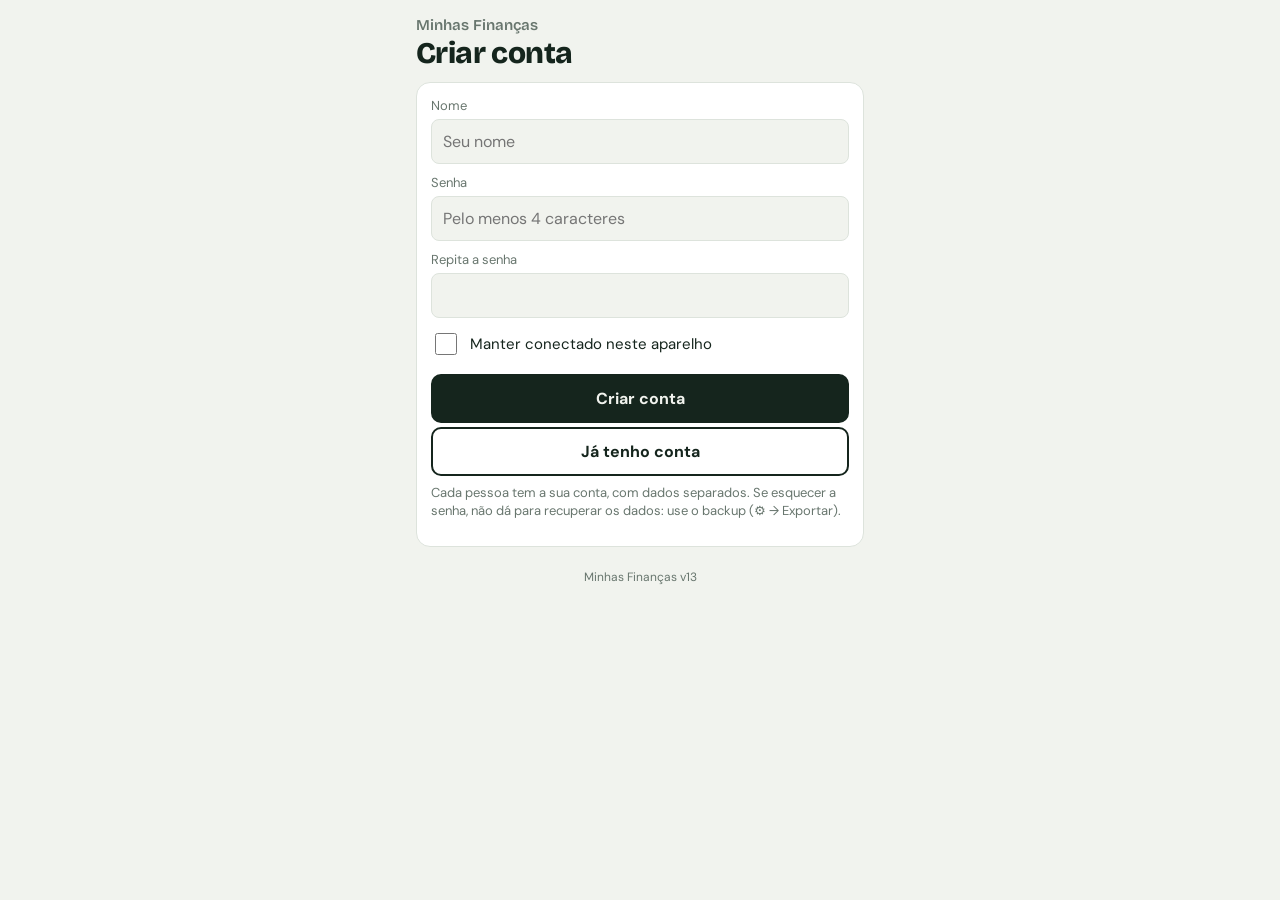
==== commit d3e3625d: "Rename index-5.html to index.html" ====
--- a/index.html
+++ b/index.html
@@ -3,7 +3,7 @@
 <head>
 <meta charset="utf-8">
 <meta name="viewport" content="width=device-width, initial-scale=1, viewport-fit=cover">
-<title>Minhas Finanças v12</title>
+<title>Minhas Finanças v13</title>
 <meta name="theme-color" content="#1F8A55">
 <meta name="description" content="Controle de gastos por voz, com velocímetro de saldo.">
 <link rel="manifest" href="manifest.json">
@@ -175,6 +175,23 @@
 details.mes summary small{display:block;font-weight:400;color:var(--mute);font-size:12px;margin-top:2px}
 details.mes .mi{display:flex;justify-content:space-between;gap:8px;font-size:13px;padding:5px 0;border-bottom:1px solid var(--line)}
 details.mes .mi:last-child{border-bottom:0}
+#gaugePlan{text-align:left}
+.pl-top{text-align:center;padding:2px 0 6px}
+.pl-top .dl{font-size:12px;color:var(--mute);font-weight:500}
+.pl-top .saldo{font-size:clamp(26px,8vw,34px);color:var(--pos)}
+.pl-top .sub{margin:2px 0 0;font-size:12px}
+.pl-sum{display:grid;grid-template-columns:repeat(3,1fr);gap:6px;margin:4px 0 6px}
+.pl-sum div{background:var(--bg);border:1px solid var(--line);border-radius:8px;padding:5px 6px;min-width:0}
+.pl-sum span{display:block;font-size:10px;color:var(--mute)}
+.pl-sum b{font:700 12px 'Bricolage Grotesque',sans-serif;white-space:nowrap}
+.pl-tip{font-size:12px;color:var(--mute);margin:4px 0 6px}
+.pl-prog{height:8px;border-radius:5px;background:var(--line);overflow:hidden;margin:4px 0 2px}
+.pl-prog i{display:block;height:100%;background:var(--pos)}
+.dv{display:flex;align-items:center;gap:8px;padding:4px 0;font-size:13px;border-bottom:1px solid var(--line)}
+.dv label{margin:0;display:flex;align-items:center;gap:8px;flex:1;min-width:0;font-size:13px;color:var(--ink);cursor:pointer}
+.dv label span{overflow:hidden;text-overflow:ellipsis;white-space:nowrap}
+.dv.pago label span{text-decoration:line-through;color:var(--mute)}
+.dv b{font-size:13px;white-space:nowrap}
 button:focus-visible,input:focus-visible,select:focus-visible{outline:3px solid var(--mid);outline-offset:2px}
 </style>
 </head>
@@ -204,6 +221,15 @@
 </div>
 <button type="button" class="add pri" id="iniok">Salvar</button>
 <p class="msg" id="inimsg"></p>
+<hr>
+<h2>Salário e dívidas fixas</h2>
+<p class="msg" style="margin-top:0">Informe o salário do mês e suas dívidas fixas (aluguel, parcelas, internet...). O app calcula o que sobra e sugere quanto guardar. Quando quitar uma dívida, toque no × dela: a sobra aumenta e a sugestão se ajusta.</p>
+<label for="sal">Salário do mês (R$)</label>
+<input id="sal" inputmode="decimal" placeholder="1.850,00" autocomplete="off">
+<div id="dividas"></div>
+<button type="button" class="add" id="addd">+ Adicionar dívida fixa</button>
+<button type="button" class="add pri" id="divok">Salvar planejamento</button>
+<p class="msg" id="divmsg"></p>
 <hr>
 <h2>Importar extrato</h2>
 <p class="msg" style="margin-top:0">Envie o extrato do banco em OFX ou CSV. O que entrou vai para Recebidos, o que saiu vai para Gastos como “Sem categoria” (você classifica tocando na bolinha). Repetidos são pulados.</p>
@@ -255,13 +281,14 @@
   </div>
   <div class="gauge-slide" data-gslide="1" aria-label="Entradas" id="gaugeEntries"></div>
   <div class="gauge-slide" data-gslide="2" aria-label="Guardado" id="gaugeSaved"></div>
+  <div class="gauge-slide" data-gslide="3" aria-label="Planejamento" id="gaugePlan"></div>
 </div>
 <div class="gauge-nav" aria-label="Mudar painel">
   <button type="button" id="gPrev" aria-label="Painel anterior" title="Painel anterior">‹</button>
   <span class="gauge-name" id="gaugeName">Visão geral</span>
   <button type="button" id="gNext" aria-label="Próximo painel" title="Próximo painel">›</button>
 </div>
-<div class="gauge-dots" aria-hidden="true"><i class="active"></i><i></i><i></i></div>
+<div class="gauge-dots" aria-hidden="true"><i class="active"></i><i></i><i></i><i></i></div>
 </section>
 
 
@@ -372,7 +399,7 @@
 <div class="toast" id="toast" role="status" aria-live="polite" hidden><span id="tmsg"></span><button type="button" id="tund">Desfazer</button></div>
 
 <script>
-var VERSAO='v12';
+var VERSAO='v13';
 var COR={rec:{n:'Entrada',v:'--rec'},uti:{n:'Útil',v:'--uti'},des:{n:'Desnecessário',v:'--des'},gua:{n:'Guardado',v:'--gua'},sem:{n:'Sem categoria',v:'--sem'}};
 var st=null,uid=null,KEYC=null,users=[],wq=Promise.resolve();
 function norm(i){var m={pos:'uti',neg:'des',mid:'gua'};if(m[i.cor])i.cor=m[i.cor];if(i.ent)i.cor='rec';else if(i.cor==='rec')i.ent=true;if(!COR[i.cor])i.cor='sem';i.val=Number(i.val)||0;i.desc=String(i.desc||'');i.pay=String(i.pay||'Não informada');i.d=String(i.d||hoje());i.t=String(i.t||'');i.ent=!!i.ent;return i}
@@ -380,6 +407,7 @@
 function migra(o){if(!Array.isArray(o.contas)||!o.contas.length)o.contas=[{id:1,nome:'Banco Inter',saldo:o.start}];
 o.contas.forEach(function(c,k){c.id=c.id||k+1;c.nome=String(c.nome||'Conta '+(k+1));c.saldo=Number(c.saldo)||0});
 o.lim=(o.lim&&o.lim.y>o.lim.r&&o.lim.r>=0)?{y:Number(o.lim.y),r:Number(o.lim.r)}:{y:400,r:100};
+if(!Array.isArray(o.dividas))o.dividas=[];o.dividas=o.dividas.map(function(d,k){return{id:d.id||Date.now()+k,nome:String(d.nome||'Dívida'),valor:Number(d.valor)||0,pago:!!d.pago}});o.salario=Number(o.salario)||0;
 if(!Array.isArray(o.arquivo))o.arquivo=[];o.gAnt=Number(o.gAnt)||0;
 o.start=somaContas(o);o.items=(o.items||[]).map(norm);return o}
 function brl(n){return n.toLocaleString('pt-BR',{style:'currency',currency:'BRL'})}
@@ -494,7 +522,7 @@
 fill($('lista'),gastos,'Nenhum gasto ainda. Fale o primeiro gasto.');
 fill($('lista2'),recs,'Nenhum recebido ainda.');
 fill($('lista3'),guar,'Nada guardado ainda.');
-renderHistorico();
+renderHistorico();renderPlano();
 $('rtot').textContent=brl(g.rec);
 $('gtot').textContent=brl(tgua+(st.gAnt||0));$('gsub').textContent=guar.length+(guar.length===1?' valor guardado':' valores guardados')+(st.gAnt>0?' · '+brl(st.gAnt)+' de meses anteriores':'')}
 function anel(arr,total){
@@ -702,11 +730,11 @@
   setGaugePanel(0);
 }
 function setGaugePanel(n){
-  gaugeIndex=(n+3)%3;
+  gaugeIndex=(n+4)%4;
   var slides=document.querySelectorAll('.gauge-slide'),dots=$('gaugeCard').querySelectorAll('.gauge-dots i');
   slides.forEach(function(el,i){el.classList.toggle('active',i===gaugeIndex);el.setAttribute('aria-hidden',i===gaugeIndex?'false':'true')});
   dots.forEach(function(el,i){el.classList.toggle('active',i===gaugeIndex)});
-  $('gaugeName').textContent=['Visão geral','Entradas','Guardado'][gaugeIndex];
+  $('gaugeName').textContent=['Visão geral','Entradas','Guardado','Planejamento'][gaugeIndex];
   $('gPrev').disabled=false;$('gNext').disabled=false;
 }
 $('gPrev').onclick=function(){setGaugePanel(gaugeIndex-1)};
@@ -718,6 +746,46 @@
 var sx=0,sy=0;
 document.addEventListener('touchstart',function(e){sx=e.touches[0].clientX;sy=e.touches[0].clientY},{passive:true});
 document.addEventListener('touchend',function(e){if(!st||$('top').hidden)return;var dx=e.changedTouches[0].clientX-sx,dy=e.changedTouches[0].clientY-sy;if($('pg4').className.indexOf('on')>=0&&Math.abs(dx)>60&&Math.abs(dx)>Math.abs(dy)*1.5&&dx>0)irPara(0)},{passive:true});
+
+/* ---------- planejamento: salário, dívidas fixas e sugestão de guardar ---------- */
+function faixa(sobra,sal){var q=sal>0?sobra/sal:0;return q<=0.10?0.20:q<=0.25?0.30:q<=0.40?0.40:0.50}
+function pc(x){return (x*100).toFixed(1).replace('.',',')+'%'}
+function el_(tag,cls,txt){var e=document.createElement(tag);if(cls)e.className=cls;if(txt!=null)e.textContent=txt;return e}
+function renderPlano(){var box=$('gaugePlan');if(!box||!st)return;box.innerHTML='';
+var sal=st.salario||0,dv=st.dividas||[];
+if(!(sal>0)){box.appendChild(el_('p','pl-tip','Cadastre seu salário e suas dívidas fixas em ⚙ (Salário e dívidas fixas). Aqui você verá quanto sobra e quanto vale a pena guardar.'));return}
+var tot=0,pago=0;dv.forEach(function(d){tot+=d.valor;if(d.pago)pago+=d.valor});
+tot=Math.round(tot*100)/100;var sobra=Math.round((sal-tot)*100)/100;
+var top=el_('div','pl-top');
+if(sobra<=0){top.appendChild(el_('span','dl','Não sobra para guardar'));var n=el_('p','saldo','− '+brl(-sobra));n.style.color='var(--neg)';top.appendChild(n);top.appendChild(el_('p','sub','As dívidas fixas passam do salário.'))}
+else{var p=faixa(sobra,sal),min=Math.round(sobra*p*100)/100;
+top.appendChild(el_('span','dl','Guardar no mínimo'));top.appendChild(el_('p','saldo',brl(min)));
+top.appendChild(el_('p','sub',Math.round(p*100)+'% do que sobra · '+pc(min/sal)+' do salário'))}
+box.appendChild(top);
+var sum=el_('div','pl-sum');[['Salário',brl(sal)],['Dívidas','− '+brl(tot)],['Sobra',brl(sobra)+' ('+pc(Math.max(sobra,0)/sal)+')']].forEach(function(x){var d=el_('div');d.appendChild(el_('span',null,x[0]));d.appendChild(el_('b',null,x[1]));sum.appendChild(d)});box.appendChild(sum);
+if(sobra>0){var q=faixa(sobra,sal),livre=Math.round((sobra-sobra*q)*100)/100;box.appendChild(el_('p','pl-tip','Depois de guardar o mínimo, ficam livres '+brl(livre)+'. Quanto mais sobra, maior a parte sugerida (de 20% a 50%).'))}
+if(dv.length){var menor=dv.slice().sort(function(a,b){return a.valor-b.valor})[0];
+if(menor&&menor.valor>0){var ns=Math.round((sobra+menor.valor)*100)/100,nm=ns>0?Math.round(ns*faixa(ns,sal)*100)/100:0;box.appendChild(el_('p','pl-tip','Quitando “'+menor.nome+'” ('+brl(menor.valor)+'), a sobra vai a '+brl(ns)+' e o mínimo sugerido a '+brl(nm)+'.'))}
+var pr=el_('div','pl-prog'),bi=el_('i');bi.style.width=(tot>0?Math.min(100,pago/tot*100):0)+'%';pr.appendChild(bi);box.appendChild(pr);
+box.appendChild(el_('p','pl-tip','Pago este mês: '+brl(pago)+' de '+brl(tot)));
+dv.forEach(function(d){var r=el_('div','dv'+(d.pago?' pago':'')),lb=document.createElement('label'),cb=document.createElement('input');cb.type='checkbox';cb.checked=d.pago;cb.setAttribute('aria-label','Marcar '+d.nome+' como paga');
+cb.onchange=function(){d.pago=cb.checked;save();renderPlano()};lb.appendChild(cb);lb.appendChild(el_('span',null,d.nome));r.appendChild(lb);r.appendChild(el_('b',null,brl(d.valor)));box.appendChild(r)})}
+else box.appendChild(el_('p','pl-tip','Nenhuma dívida fixa cadastrada. Adicione em ⚙ para calcular a sobra.'))}
+function linhaDivida(d){var w=$('dividas'),r=document.createElement('div');r.className='crow';
+r.innerHTML='<input class="cn" aria-label="Nome da dívida" placeholder="Ex.: Aluguel" autocomplete="off"><input class="cs" aria-label="Valor mensal" inputmode="decimal" placeholder="0,00" autocomplete="off"><button type="button" class="x" aria-label="Quitada: remover da lista" title="Quitada: remover da lista">×</button>';
+r.children[0].value=d?d.nome:'';r.children[1].value=d?fmt2(d.valor):'';r._id=d?d.id:Date.now()+Math.random();r._pago=d?d.pago:false;
+r.children[2].onclick=function(){r.remove()};
+r.children[1].onblur=function(){var v=lerReais(this.value);if(v>=0)this.value=fmt2(v)};
+w.appendChild(r)}
+function desenhaDiv(){$('dividas').innerHTML='';(st.dividas||[]).forEach(linhaDivida);$('sal').value=st.salario>0?fmt2(st.salario):'';$('divmsg').textContent=''}
+$('addd').onclick=function(){linhaDivida(null)};
+$('sal').onblur=function(){var v=lerReais(this.value);if(v>=0)this.value=fmt2(v)};
+$('divok').onclick=function(){var m=$('divmsg'),sal=$('sal').value.trim()?lerReais($('sal').value):0,ok=true,arr=[];
+if(!(sal>=0)){m.textContent='Digite o salário, por exemplo 1.850,00.';return}
+Array.prototype.forEach.call($('dividas').children,function(r){var nome=(r.children[0].value||'').trim(),vs=r.children[1].value.trim();if(!nome&&!vs)return;var v=lerReais(vs);if(!(v>=0)){ok=false;return}arr.push({id:r._id,nome:nome||'Dívida',valor:Math.round(v*100)/100,pago:r._pago})});
+if(!ok){m.textContent='Confira os valores das dívidas: digite algo como 450,00.';return}
+st.salario=Math.round(sal*100)/100;st.dividas=arr;save();render();desenhaDiv();
+var tot=arr.reduce(function(a,d){return a+d.valor},0);m.textContent='Salvo. Dívidas: '+brl(tot)+(st.salario>0?' · sobra '+brl(st.salario-tot):'')+'. Veja o painel Planejamento ao lado do velocímetro.'};
 
 /* ---------- editar lançamento ---------- */
 var editId=null,editTipo=null,FORMAS=['Pix','Débito','Crédito','Dinheiro','Transferência','Boleto','Cartão','Não informada'];
@@ -758,7 +826,7 @@
 var g=totaisMes(),sf=saldoAtual(),rot=rotuloMes();
 st.arquivo.push({id:Date.now(),rotulo:rot,fechadoEm:hoje(),ini:st.start,fim:sf,rec:g.rec,gasto:g.gasto,gua:g.gua,items:st.items,prevContas:JSON.parse(JSON.stringify(st.contas)),prevGAnt:st.gAnt||0});
 st.gAnt=(st.gAnt||0)+g.gua;
-var dif=Math.round((sf-st.start)*100)/100;st.contas[0].saldo=Math.round((st.contas[0].saldo+dif)*100)/100;st.start=somaContas(st);st.items=[];
+var dif=Math.round((sf-st.start)*100)/100;st.contas[0].saldo=Math.round((st.contas[0].saldo+dif)*100)/100;st.start=somaContas(st);st.items=[];st.dividas.forEach(function(d){d.pago=false});
 save();render();desenhaCfg();$('fmsg').textContent='Mês de '+rot+' fechado. Saldo inicial do novo mês: '+brl(st.start)+'. Se quiser, ajuste o saldo de cada conta acima.'};
 $('reabre').onclick=function(){var b=this,m=$('fmsg'),a=st.arquivo[st.arquivo.length-1];if(!a)return;
 if(!rArm){rArm=true;b.textContent='Toque de novo para desfazer o fechamento';rTm=setTimeout(function(){rArm=false;b.textContent='Desfazer o último fechamento'},5000);return}
@@ -795,7 +863,7 @@
 r.children[1].onblur=function(){var v=lerReais(this.value);if(v>=0)this.value=fmt2(v)};
 w.appendChild(r)}
 function desenhaCfg(){$('contas').innerHTML='';st.contas.forEach(function(c){linhaConta(c.nome,fmt2(c.saldo))});
-$('limy').value=fmt2(st.lim.y);$('limr').value=fmt2(st.lim.r);$('inimsg').textContent='';$('reabre').hidden=!(st.arquivo&&st.arquivo.length);$('fmsg').textContent='';$('ver').textContent='Minhas Finanças '+VERSAO}
+$('limy').value=fmt2(st.lim.y);$('limr').value=fmt2(st.lim.r);$('inimsg').textContent='';$('reabre').hidden=!(st.arquivo&&st.arquivo.length);desenhaDiv();$('fmsg').textContent='';$('ver').textContent='Minhas Finanças '+VERSAO}
 $('addc').onclick=function(){linhaConta('','')};
 eng.onclick=function(){if(!st)return;var ab=cfg.hidden;cfg.hidden=!ab;eng.setAttribute('aria-expanded',ab?'true':'false');if(ab){if(cur!==0)irPara(0);desenhaCfg();abreExtrato();window.scrollTo(0,0)}};
 $('iniok').onclick=function(){var m=$('inimsg'),rows=$('contas').children,cs=[],ok=true;
@@ -806,7 +874,7 @@
 st.contas=cs;st.lim={y:y,r:rr};st.start=somaContas(st);save();render();
 m.textContent='Salvo. Saldo do mês: '+brl(st.start)+' em '+cs.length+(cs.length===1?' conta.':' contas.')};
 function exporta(compartilhar){var m=$('bkmsg');
-try{var txt=JSON.stringify({app:'financas',versao:5,start:st.start,contas:st.contas,lim:st.lim,items:st.items,arquivo:st.arquivo,gAnt:st.gAnt},null,1),nome='financas-backup-'+hoje()+'.json';
+try{var txt=JSON.stringify({app:'financas',versao:6,start:st.start,contas:st.contas,lim:st.lim,items:st.items,arquivo:st.arquivo,gAnt:st.gAnt,salario:st.salario,dividas:st.dividas},null,1),nome='financas-backup-'+hoje()+'.json';
 var marca=function(){st.ultimoBackup=hoje();save();$('aviso').hidden=true};
 if(compartilhar&&window.File&&navigator.canShare){var f=new File([txt],nome,{type:'application/json'});if(navigator.canShare({files:[f]})){return navigator.share({files:[f],title:'Backup Minhas Finanças'}).then(function(){marca();m.textContent='Backup compartilhado.'}).catch(function(){m.textContent='Compartilhamento cancelado.'})}}
 var b=new Blob([txt],{type:'application/json'}),a=document.createElement('a');a.href=URL.createObjectURL(b);a.download=nome;document.body.appendChild(a);a.click();a.remove();setTimeout(function(){URL.revokeObjectURL(a.href)},2000);marca();m.textContent=compartilhar?'Este aparelho não permite compartilhar arquivo; o backup foi salvo em Downloads.':'Backup salvo. Procure o arquivo em Downloads.'}
@@ -817,7 +885,7 @@
 $('imp').onchange=function(){var f=this.files[0],inp=this,m=$('bkmsg');if(!f)return;
 var r=new FileReader();r.onload=function(){try{var o=JSON.parse(r.result);if(!o||typeof o.start!=='number'||!Array.isArray(o.items))throw 0;
 if(!confirm('Substituir os dados atuais pelo backup ('+o.items.length+' lançamentos)?')){return}
-st=migra({start:o.start,contas:o.contas,lim:o.lim,arquivo:o.arquivo,gAnt:o.gAnt,items:o.items.map(function(i,k){i.id=i.id||Date.now()+k;i.d=i.d||hoje();return i})});save();render();m.textContent='Backup importado: '+st.items.length+' lançamentos.'}catch(e){m.textContent='Arquivo inválido. Use um backup gerado por este app.'}inp.value=''};r.readAsText(f)};
+st=migra({start:o.start,contas:o.contas,lim:o.lim,arquivo:o.arquivo,gAnt:o.gAnt,salario:o.salario,dividas:o.dividas,items:o.items.map(function(i,k){i.id=i.id||Date.now()+k;i.d=i.d||hoje();return i})});save();render();m.textContent='Backup importado: '+st.items.length+' lançamentos.'}catch(e){m.textContent='Arquivo inválido. Use um backup gerado por este app.'}inp.value=''};r.readAsText(f)};
 var zArm=false,zTm=null;
 $('zera').onclick=function(){var b=this;
 if(!zArm){zArm=true;b.textContent='Toque de novo para apagar os dados';zTm=setTimeout(function(){zArm=false;b.textContent='Apagar meus dados e recomeçar'},4000);return}
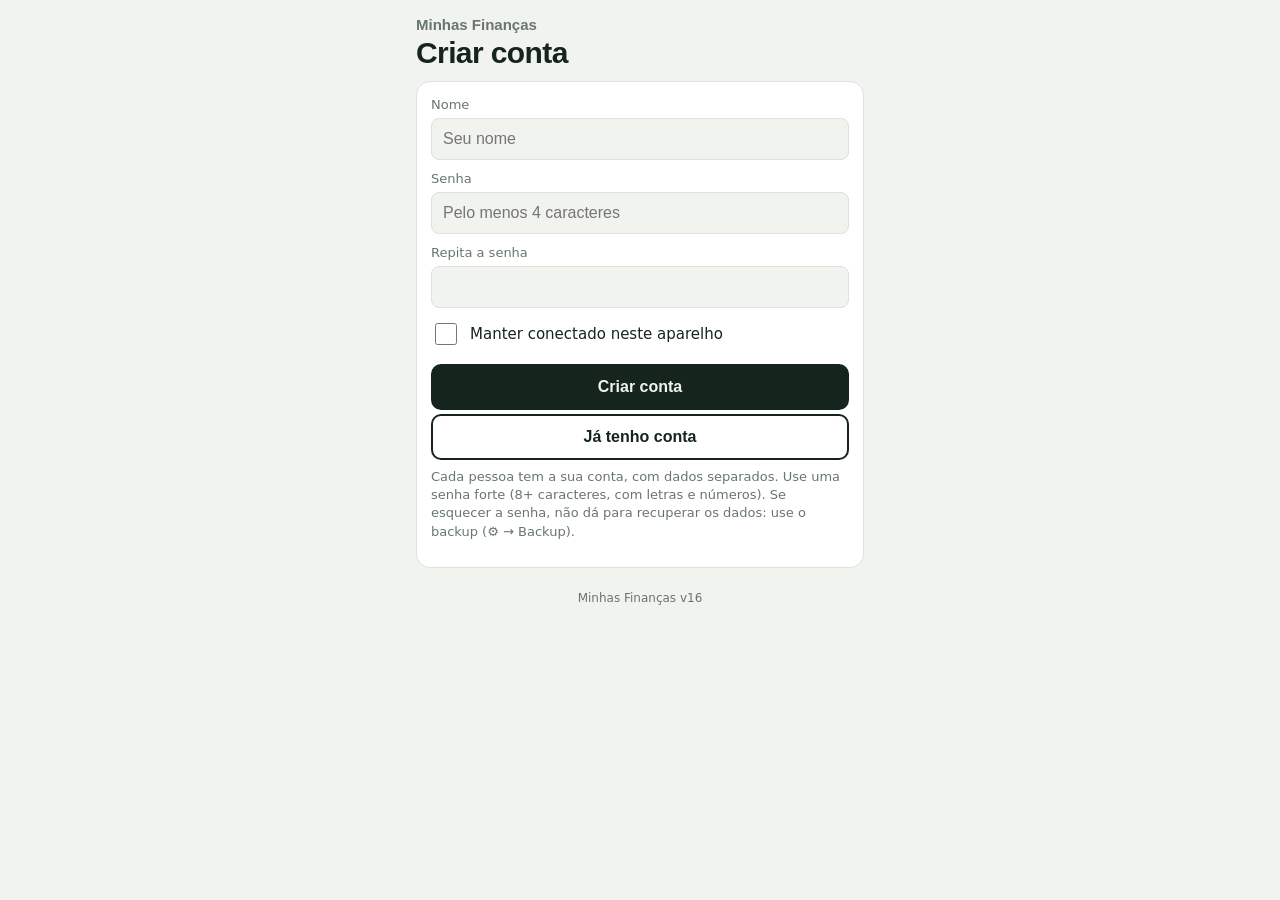
==== commit 83b27598: "Rename index-8.html to index.html" ====
--- a/index.html
+++ b/index.html
@@ -2,8 +2,10 @@
 <html lang="pt-BR">
 <head>
 <meta charset="utf-8">
+<meta http-equiv="Content-Security-Policy" content="default-src 'none'; script-src 'sha256-q+ueBZp8Y19A1HAXu/BL/X5iffBVPHP1HT93oP2rI2I='; style-src 'unsafe-inline' https://fonts.googleapis.com; font-src https://fonts.gstatic.com; img-src 'self' data: blob:; connect-src 'self'; manifest-src 'self'; worker-src 'self'; base-uri 'none'; form-action 'none'">
+<meta name="referrer" content="no-referrer">
 <meta name="viewport" content="width=device-width, initial-scale=1, viewport-fit=cover">
-<title>Minhas Finanças v13</title>
+<title>Minhas Finanças v16</title>
 <meta name="theme-color" content="#1F8A55">
 <meta name="description" content="Controle de gastos por voz, com velocímetro de saldo.">
 <link rel="manifest" href="manifest.json">
@@ -41,6 +43,7 @@
 .chk{display:flex;align-items:center;gap:10px;margin:12px 0 0;font-size:15px;color:var(--ink)}
 .campo{display:flex;gap:8px;align-items:stretch}
 .campo input{flex:1;min-width:0}
+.campo[hidden]{display:none}
 .mic{flex:none;width:52px;border:0;border-radius:10px;background:var(--btn);color:var(--btnt);font-size:22px;cursor:pointer;line-height:1}
 .mic[hidden]{display:none}
 .mic.on{background:var(--neg);color:#fff;animation:pulsa 1s ease-in-out infinite}
@@ -83,7 +86,19 @@
 .gauge-viewport{min-width:0;height:248px;overflow:hidden;touch-action:pan-y}
 .gauge-slide{display:none;text-align:left;animation:entra .22s ease;height:248px;overflow-y:auto;overscroll-behavior:contain;padding:2px 4px;scrollbar-width:thin}
 .gauge-slide.active{display:block}
-.gauge-slide:first-child{text-align:center;overflow:hidden}
+.gauge-slide:first-child,.gauge-slide[data-gslide="1"]{text-align:center;overflow:hidden}
+.ringbox{position:relative;width:196px;height:196px;margin:0 auto}
+.ringbox svg{width:100%;height:100%;display:block}
+.ringc{position:absolute;inset:0;display:flex;flex-direction:column;align-items:center;justify-content:center;cursor:pointer}
+.ringc .dl{font-size:12px;color:var(--mute);font-weight:500}
+.ringc .saldo{font-size:25px;white-space:nowrap;margin-top:2px}
+.rleg{display:flex;justify-content:center;gap:14px;font-size:12px;color:var(--mute);margin:2px 0 0}
+.rleg i{display:inline-block;width:9px;height:9px;border-radius:50%;margin-right:5px}
+.micbig{display:block;width:78px;height:78px;border-radius:50%;font-size:32px;margin:6px auto 0}
+.micl{text-align:center;font-size:14px;font-weight:600;margin:8px 0 0}
+.micform .hint{text-align:center}
+.linkb{display:block;margin:6px auto 0;background:none;border:0;color:var(--mute);text-decoration:underline;font-size:13px;cursor:pointer;padding:6px}
+.linkb[hidden]{display:none}
 .gauge-slide h1{margin:2px 4px 5px;font-size:13px}
 .gauge-slide h2{font-size:15px;margin:3px 0 5px}
 .gauge-slide .form{margin:6px 0;padding:8px}
@@ -207,18 +222,20 @@
 
 <div class="aviso" id="aviso" hidden role="status"><span id="avmsg"></span><button type="button" class="add pri" id="av1"></button><button type="button" class="add" id="av2">Depois</button></div>
 <div id="pages">
-<!-- ============ GASTOS ============ -->
-<section class="pg" id="pg1">
-<main>
-<section class="cfg" id="cfg" hidden aria-label="Configurações">
+<section class="pg" id="pgc"><main>
+<section class="cfg" id="cfg" aria-label="Configurações">
+<button type="button" class="add" id="cfgvolta" style="margin:0 0 14px">← Voltar</button>
+<h2>Saldo disponível</h2>
+<p class="msg" style="margin-top:0">Digite quanto você tem de verdade na conta agora. O app ajusta o saldo inicial da primeira conta para o Disponível ficar igual a esse valor.</p>
+<label for="disp">Disponível agora (R$)</label>
+<input id="disp" inputmode="decimal" placeholder="0,00" autocomplete="off">
+<button type="button" class="add pri" id="dispok">Atualizar disponível</button>
+<p class="msg" id="dispmsg"></p>
+<hr>
 <h2>Contas e saldo do mês</h2>
 <p class="msg" style="margin-top:0">Informe o saldo de cada conta no começo do mês. O total vira o seu saldo do mês; o que entra soma e o que sai é descontado.</p>
 <div id="contas"></div>
 <button type="button" class="add" id="addc">+ Adicionar conta</button>
-<div class="row2" style="margin-top:12px">
-<div><label for="limy" style="margin-top:0">Amarelo abaixo de (R$)</label><input id="limy" inputmode="decimal"></div>
-<div><label for="limr" style="margin-top:0">Vermelho abaixo de (R$)</label><input id="limr" inputmode="decimal"></div>
-</div>
 <button type="button" class="add pri" id="iniok">Salvar</button>
 <p class="msg" id="inimsg"></p>
 <hr>
@@ -252,7 +269,9 @@
 <p class="msg" id="fmsg"></p>
 <hr>
 <h2>Backup</h2>
-<p class="msg">Seus dados ficam só neste aparelho, protegidos pela sua senha. Exporte de vez em quando. O arquivo de backup não tem senha: guarde com cuidado.</p>
+<p class="msg">Seus dados ficam só neste aparelho, protegidos pela sua senha. O backup é criptografado com uma senha que você escolhe aqui. Guarde essa senha: sem ela o arquivo não abre, e não há como recuperar.</p>
+<label for="bkpw">Senha do backup (para salvar e para importar)</label>
+<input id="bkpw" type="password" autocomplete="new-password" placeholder="mínimo 8 caracteres">
 <button type="button" class="add pri" id="expShare">Compartilhar backup (WhatsApp, Drive...)</button>
 <button type="button" class="add" id="exp">Salvar backup no aparelho (.json)</button>
 <button type="button" class="add" id="impb">Importar backup</button>
@@ -266,20 +285,27 @@
 <button type="button" class="add perigo" id="delc">Excluir minha conta</button>
 <p class="ver" id="ver"></p>
 </section>
+</main></section>
+<!-- ============ GASTOS ============ -->
+<section class="pg" id="pg1">
+<main>
+
 
 <div class="duo summary-grid">
-<div><span class="dl">Disponível</span><p class="saldo" id="saldo">R$ 0,00</p></div>
-<div><span class="dl">Já gasto</span><p class="saldo gasto" id="gasto">R$ 0,00</p></div>
-<div class="mini-total"><span class="dl">Entradas</span><p class="mini-value" id="entradasTotal">R$ 0,00</p></div>
-<div class="mini-total"><span class="dl">Guardado</span><p class="mini-value" id="guardadoTotal">R$ 0,00</p></div>
+<div><span class="dl">Entradas</span><p class="saldo" id="entradasTotal" style="color:var(--pos)">R$ 0,00</p></div>
+<div><span class="dl">Gastos</span><p class="saldo gasto" id="gasto">R$ 0,00</p></div>
 </div>
-<section class="gauge" id="gaugeCard" aria-label="Painel financeiro: deslize ou use as setas para alternar entre saldo, entradas e guardados">
+<span id="guardadoTotal" hidden></span>
+<section class="gauge" id="gaugeCard" aria-label="Painel financeiro: deslize ou use as setas para alternar entre disponível, velocímetro, guardado e planejamento">
 <div class="gauge-viewport" id="gaugeViewport">
-  <div class="gauge-slide active" data-gslide="0" aria-label="Velocímetro">
-    <svg id="gauge" viewBox="-24 0 368 204" role="img" aria-label="Velocímetro do saldo"></svg>
+  <div class="gauge-slide active" data-gslide="0" aria-label="Disponível">
+    <div class="ringbox"><svg id="ring" viewBox="0 0 200 200" role="img" aria-label="Anel: verde é o disponível, vermelho os gastos, cinza o guardado"></svg><div class="ringc"><span class="dl">Disponível</span><p class="saldo" id="saldo">R$ 0,00</p></div></div>
+    <p class="rleg"><span><i style="background:var(--pos)"></i>Disponível</span><span><i style="background:var(--neg)"></i>Gastos</span><span><i style="background:var(--gua)"></i>Guardado</span></p>
+  </div>
+  <div class="gauge-slide" data-gslide="1" aria-label="Velocímetro">
+    <svg id="gauge" viewBox="-24 0 368 204" role="img" aria-label="Velocímetro: porcentagem do dinheiro do mês que ainda resta"></svg>
     <p class="gs" id="gstat" aria-live="polite"></p>
   </div>
-  <div class="gauge-slide" data-gslide="1" aria-label="Entradas" id="gaugeEntries"></div>
   <div class="gauge-slide" data-gslide="2" aria-label="Guardado" id="gaugeSaved"></div>
   <div class="gauge-slide" data-gslide="3" aria-label="Planejamento" id="gaugePlan"></div>
 </div>
@@ -292,15 +318,13 @@
 </section>
 
 
-<section class="form">
+<section class="form micform">
 <div id="atalhos" hidden><label style="margin-top:0">Gastos frequentes · toque para lançar de novo</label><div class="chips" id="chips"></div></div>
-<label for="frase" style="margin-top:0">Único campo de voz · entradas, saídas e guardados</label>
-<div class="campo">
-<input id="frase" placeholder="Ex.: gastei 12,50; recebi salário 100; guardar 50" autocomplete="off" enterkeyhint="done">
-<button type="button" class="mic" id="mic1" aria-label="Falar o gasto" title="Falar o gasto">🎤</button>
-</div>
-<p class="hint" id="hint">Use este único microfone para tudo: “recebi salário 100”, “guardar 50” ou “padaria 12,50”. Entradas/recebimentos/ganhos falados são salvos automaticamente. Data e hora são registradas; a forma de pagamento é salva quando você a informa.</p>
-<div class="cats" id="cats"></div>
+<button type="button" class="mic micbig" id="mic1" aria-label="Falar o lançamento" title="Falar o lançamento">🎤</button>
+<p class="micl">Toque e fale o lançamento</p>
+<p class="hint" id="hint">Diga, por exemplo, “padaria 12,50 pix” ou “recebi salário 100”. Depois confirme os detalhes e escolha o tipo.</p>
+<button type="button" class="linkb" id="digita">Prefiro digitar</button>
+<div class="campo" id="digbox" hidden><input id="frase" placeholder="Ex.: padaria 12,50 pix" autocomplete="off" enterkeyhint="done"><button type="button" class="add pri" id="digok" style="width:auto;margin:0;padding:0 16px">OK</button></div>
 </section>
 
 <h2>Lançamentos</h2>
@@ -385,11 +409,11 @@
 </section>
 </div>
 
-<div class="sheet" id="edit" hidden role="dialog" aria-modal="true" aria-label="Editar lançamento"><div class="sheetbox">
-<h2>Editar lançamento</h2>
+<div class="sheet" id="edit" hidden role="dialog" aria-modal="true" aria-label="Lançamento"><div class="sheetbox">
+<h2 id="etit">Editar lançamento</h2>
 <label for="ed" style="margin-top:0">Descrição</label><input id="ed" autocomplete="off">
 <div class="row2"><div><label for="ev">Valor (R$)</label><input id="ev" inputmode="decimal" autocomplete="off"></div><div><label for="edt">Data</label><input id="edt" type="date"></div></div>
-<label for="ep">Forma de pagamento</label><select id="ep"></select>
+<div class="row2"><div><label for="eh">Hora</label><input id="eh" type="time"></div><div><label for="ep">Pagamento</label><select id="ep"></select></div></div>
 <label>Tipo</label><div class="tipos" id="etipo"></div>
 <p class="hint" id="emsg" role="alert"></p>
 <button class="add pri" id="esalva" type="button">Salvar alterações</button>
@@ -399,7 +423,10 @@
 <div class="toast" id="toast" role="status" aria-live="polite" hidden><span id="tmsg"></span><button type="button" id="tund">Desfazer</button></div>
 
 <script>
-var VERSAO='v13';
+var EMQUADRO=(window.top!==window.self);
+if(EMQUADRO){var ov=document.createElement('div');ov.setAttribute('style','position:fixed;inset:0;z-index:99999;background:#fff;color:#16301f;display:flex;align-items:center;justify-content:center;padding:24px;text-align:center;font:16px/1.5 sans-serif');ov.textContent='Por segurança, o app não abre dentro de outra página. Abra direto pelo endereço do site: guilherme3co.github.io/financeiro';document.body.appendChild(ov)}
+var KDF_IT=600000,LOCK_MS=5*60*1000;
+var VERSAO='v16';
 var COR={rec:{n:'Entrada',v:'--rec'},uti:{n:'Útil',v:'--uti'},des:{n:'Desnecessário',v:'--des'},gua:{n:'Guardado',v:'--gua'},sem:{n:'Sem categoria',v:'--sem'}};
 var st=null,uid=null,KEYC=null,users=[],wq=Promise.resolve();
 function norm(i){var m={pos:'uti',neg:'des',mid:'gua'};if(m[i.cor])i.cor=m[i.cor];if(i.ent)i.cor='rec';else if(i.cor==='rec')i.ent=true;if(!COR[i.cor])i.cor='sem';i.val=Number(i.val)||0;i.desc=String(i.desc||'');i.pay=String(i.pay||'Não informada');i.d=String(i.d||hoje());i.t=String(i.t||'');i.ent=!!i.ent;return i}
@@ -419,7 +446,7 @@
 function $(i){return document.getElementById(i)}
 
 /* ---------- contas de usuário e criptografia ---------- */
-function loadUsers(){try{var u=JSON.parse(localStorage.getItem('financas-users')||'[]');return Array.isArray(u)?u:[]}catch(e){return[]}}
+function loadUsers(){try{var u=JSON.parse(localStorage.getItem('financas-users')||'[]');if(!Array.isArray(u))return[];return u.filter(function(x){return x&&typeof x.id==='string'&&typeof x.nome==='string'&&typeof x.salt==='string'&&typeof x.it==='number'&&x.it>=100000&&x.it<=2000000&&x.chk&&typeof x.chk.iv==='string'&&typeof x.chk.ct==='string'})}catch(e){return[]}}
 function saveUsers(){localStorage.setItem('financas-users',JSON.stringify(users))}
 function dkey(id){return 'financas-d-'+id}
 function b64(buf){var a=new Uint8Array(buf),s='';for(var i=0;i<a.length;i++)s+=String.fromCharCode(a[i]);return btoa(s)}
@@ -440,18 +467,18 @@
 
 /* ---------- telas: login, primeiro uso, app ---------- */
 var cur=0,pg=[$('pg1'),$('pg2'),$('pg3')],tb=[$('t1'),$('t2')],TIT=['Gastos','Recebidos','Guardados'];
-function tela(qual){if(qual==='pga'||qual==='pgs')$('aviso').hidden=true;['pg1','pg2','pg3','pg4','pga','pgs'].forEach(function(i){$(i).className='pg'});$(qual).className='pg on';$('top').hidden=(qual==='pga'||qual==='pgs');if(qual==='pg4'){$('t1').setAttribute('aria-selected','false');$('t2').setAttribute('aria-selected','true');$('ptit').textContent='Histórico'}window.scrollTo(0,0)}
+function tela(qual){if(qual==='pga'||qual==='pgs')$('aviso').hidden=true;['pg1','pg2','pg3','pg4','pga','pgs','pgc'].forEach(function(i){$(i).className='pg'});$(qual).className='pg on';$('top').hidden=(qual==='pga'||qual==='pgs');if(qual==='pg4'){$('t1').setAttribute('aria-selected','false');$('t2').setAttribute('aria-selected','true');$('ptit').textContent='Histórico'}window.scrollTo(0,0)}
 function irPara(n,direto){n=Math.max(0,Math.min(2,n));if(n===cur&&!direto&&$('pg4').className.indexOf('on')<0)return;$('top').hidden=false;document.documentElement.style.setProperty('--de',n>cur?'24px':'-24px');cur=n;
-pg.forEach(function(e,k){e.className='pg'+(k===n?' on':'')});['pg4','pga','pgs'].forEach(function(id){$(id).className='pg'});
+pg.forEach(function(e,k){e.className='pg'+(k===n?' on':'')});['pg4','pga','pgs','pgc'].forEach(function(id){$(id).className='pg'});eng.setAttribute('aria-expanded','false');
 $('t1').setAttribute('aria-selected','true');$('t2').setAttribute('aria-selected','false');$('ptit').textContent='Principal';window.scrollTo(0,0)}
-function abreHistorico(){if(!st)return;['pg1','pg2','pg3','pga','pgs'].forEach(function(id){$(id).className='pg'});$('pg4').className='pg on';$('top').hidden=false;$('t1').setAttribute('aria-selected','false');$('t2').setAttribute('aria-selected','true');$('ptit').textContent='Histórico';window.scrollTo(0,0);renderHistorico()}
+function abreHistorico(){if(!st)return;['pg1','pg2','pg3','pga','pgs','pgc'].forEach(function(id){$(id).className='pg'});eng.setAttribute('aria-expanded','false');$('pg4').className='pg on';$('top').hidden=false;$('t1').setAttribute('aria-selected','false');$('t2').setAttribute('aria-selected','true');$('ptit').textContent='Histórico';window.scrollTo(0,0);renderHistorico()}
 function renderHistorico(){var L=$('listaHist');if(!L||!st)return;L.innerHTML='';var arr=st.items.slice().sort(function(a,b){return (b.d||'').localeCompare(a.d||'')||(Number(b.id)||0)-(Number(a.id)||0)});if(!arr.length){L.innerHTML='<p class="vazio">Nenhum lançamento neste mês.</p>';arquivoHist(L);return}arr.forEach(function(i){var r=document.createElement('div');r.className='it';var c=document.createElement('span');c.className='c';c.style.display='inline-block';c.style.background='var('+(i.ent?'--rec':COR[i.cor].v)+')';var t=document.createElement('div');t.className='t';t.innerHTML='<b></b><small></small>';t.firstChild.textContent=i.desc;t.lastChild.textContent=dm(i.d)+(i.t?' · '+i.t:'')+' · '+i.pay+' · '+(i.ent?'Entrada':COR[i.cor].n);var v=document.createElement('div');v.className='v'+(i.ent?' pos':'');v.style.color='var('+(i.ent?'--pos':(i.cor==='gua'?'--gua':'--ink'))+')';v.textContent=(i.ent?'+ ':'− ')+brl(i.val);t.title='Toque para editar';t.onclick=function(){abreEdicao(i.id)};r.appendChild(c);r.appendChild(t);r.appendChild(v);L.appendChild(r)});arquivoHist(L)}
-function entra(){cur=-1;irPara(0,true);cfg.hidden=true;eng.setAttribute('aria-expanded','false');gaveta();render();setTimeout(function(){checaVersao();lembreteBackup()},1200);$('quem').textContent='Conta: '+(users.filter(function(u){return u.id===uid})[0]||{nome:''}).nome}
+function entra(){cur=-1;irPara(0,true);gaveta();render();setTimeout(function(){checaVersao();lembreteBackup()},1200);$('quem').textContent='Conta: '+(users.filter(function(u){return u.id===uid})[0]||{nome:''}).nome}
 var modo='login';
 function authModo(m){modo=m;var novo=(m==='criar');$('atit').textContent=novo?'Criar conta':'Entrar';$('ucw').hidden=!novo;$('uok').textContent=novo?'Criar conta':'Entrar';$('usw').textContent=novo?'Já tenho conta':'Criar conta';
 $('up').autocomplete=novo?'new-password':'current-password';$('umsg').textContent='';
 var velho=false;try{velho=!!localStorage.getItem('financas-v1')}catch(e){}
-$('unote').textContent=novo?(velho&&!users.length?'Seus lançamentos atuais deste aparelho serão levados para esta conta.':'Cada pessoa tem a sua conta, com dados separados. Se esquecer a senha, não dá para recuperar os dados: use o backup (⚙ → Exportar).'):'Esqueceu a senha? Não dá para recuperar. Crie uma nova conta e importe o seu backup.';
+$('unote').textContent=novo?(velho&&!users.length?'Seus lançamentos atuais deste aparelho serão levados para esta conta. Use uma senha forte (8+ caracteres, com letras e números).':'Cada pessoa tem a sua conta, com dados separados. Use uma senha forte (8+ caracteres, com letras e números). Se esquecer a senha, não dá para recuperar os dados: use o backup (⚙ → Backup).'):'Esqueceu a senha? Não dá para recuperar. Crie uma nova conta e importe o seu backup.';
 $('usw').hidden=false}
 function mostraAuth(){st=null;uid=null;KEYC=null;users=loadUsers();var ult='';try{ult=localStorage.getItem('financas-ultimo')||''}catch(e){}
 authModo(users.length?'login':'criar');$('un').value=ult;$('up').value='';$('up2').value='';tela('pga')}
@@ -459,16 +486,30 @@
 function achaUser(nome){nome=nome.trim().toLowerCase();return users.filter(function(u){return u.nome.toLowerCase()===nome})[0]}
 function carrega(){var raw=localStorage.getItem(dkey(uid));if(!raw){st=null;mostraSetup();return Promise.resolve()}
 return dec(KEYC,JSON.parse(raw)).then(function(t){st=migra(JSON.parse(t));entra()})}
-function lembrar(){if($('ulem').checked)return idbSet('sessao',{uid:uid,key:KEYC}).catch(function(){});return idbDel('sessao')}
+var lembrado=false,lastAct=Date.now();
+function lembrar(){lembrado=!!$('ulem').checked;if(lembrado)return idbSet('sessao',{uid:uid,key:KEYC}).catch(function(){});return idbDel('sessao')}
+/* tentativas erradas: espera cresce a cada erro */
+function tentLer(){try{return JSON.parse(localStorage.getItem('financas-tent')||'{}')||{}}catch(e){return{}}}
+function tentSalva(o){try{if(o)localStorage.setItem('financas-tent',JSON.stringify(o));else localStorage.removeItem('financas-tent')}catch(e){}}
+function senhaFraca(pw,nome){var l=pw.toLowerCase();if(pw.length<8)return 'Use uma senha com pelo menos 8 caracteres.';if(/^\d+$/.test(pw))return 'Só números é fraco. Misture letras e números.';if(l===nome.trim().toLowerCase())return 'A senha não pode ser igual ao nome.';if(/^(.)\1+$/.test(pw))return 'Evite repetir o mesmo caractere.';
+if(['12345678','123456789','1234567890','senha123','senha1234','password','password1','qwertyui','qwerty123','abc12345','11111111','00000000','12341234','minhasenha','mudar123','brasil123'].indexOf(l)>=0)return 'Essa senha é muito comum. Escolha outra.';
+if(pw.length<12&&!(/[a-zA-Z]/.test(pw)&&/\d|[^a-zA-Z0-9]/.test(pw)))return 'Misture letras e números, ou use 12 caracteres ou mais.';return ''}
+/* atualiza contas antigas para a derivação de senha mais forte, sem perder dados */
+function atualizaKdf(u,pw){if(u.it>=KDF_IT||!st)return Promise.resolve();var salt=crypto.getRandomValues(new Uint8Array(16)),nk;
+return derive(pw,salt,KDF_IT).then(function(k){nk=k;return enc(k,'ok')}).then(function(chk){var id=uid;KEYC=nk;
+ wq=wq.then(function(){if(!st||uid!==id)return;return enc(nk,JSON.stringify(st)).then(function(r){try{localStorage.setItem(dkey(id),JSON.stringify(r));u.salt=b64(salt);u.it=KDF_IT;u.chk=chk;saveUsers()}catch(e){}})}).catch(function(){});
+ return wq}).then(function(){if(lembrado)return idbSet('sessao',{uid:uid,key:KEYC}).catch(function(){})}).catch(function(){})}
 $('uok').onclick=function(){var nome=$('un').value.trim(),pw=$('up').value,m=$('umsg'),b=this;
 if(nome.length<2){m.textContent='Digite seu nome.';return}
-if(pw.length<4){m.textContent='A senha precisa ter pelo menos 4 caracteres.';return}
+if(!pw){m.textContent='Digite a senha.';return}
+var te=tentLer();if(modo!=='criar'&&te.ate&&Date.now()<te.ate){m.textContent='Muitas tentativas erradas. Aguarde '+Math.ceil((te.ate-Date.now())/1000)+' segundos.';return}
+if(modo==='criar'){var fr=senhaFraca(pw,nome);if(fr){m.textContent=fr;return}}
 b.disabled=true;m.textContent=modo==='criar'?'Criando conta...':'Entrando...';
 var p;
 if(modo==='criar'){
  if($('up2').value!==pw){m.textContent='As senhas não são iguais.';b.disabled=false;return}
  if(achaUser(nome)){m.textContent='Já existe uma conta com esse nome neste aparelho.';b.disabled=false;return}
- var salt=crypto.getRandomValues(new Uint8Array(16)),it=150000,k;
+ var salt=crypto.getRandomValues(new Uint8Array(16)),it=KDF_IT,k;
  p=derive(pw,salt,it).then(function(key){k=key;return enc(key,'ok')}).then(function(chk){
   var u={id:'u'+Date.now(),nome:nome,salt:b64(salt),it:it,chk:chk};users.push(u);saveUsers();uid=u.id;KEYC=k;
   var velho=null;if(users.length===1){try{velho=JSON.parse(localStorage.getItem('financas-v1')||'null')}catch(e){}}
@@ -476,7 +517,8 @@
   st=null}).then(function(){try{localStorage.setItem('financas-ultimo',nome)}catch(e){}return lembrar()}).then(function(){if(st)entra();else mostraSetup()})
 }else{
  var u=achaUser(nome);if(!u){m.textContent='Não achei essa conta neste aparelho. Confira o nome ou crie uma conta.';b.disabled=false;return}
- p=derive(pw,unb64(u.salt),u.it).then(function(key){return dec(key,u.chk).then(function(){return key},function(){return null})}).then(function(key){if(!key){m.textContent='Senha incorreta.';return}uid=u.id;KEYC=key;try{localStorage.setItem('financas-ultimo',u.nome)}catch(e){}return lembrar().then(carrega)})
+ p=derive(pw,unb64(u.salt),u.it).then(function(key){return dec(key,u.chk).then(function(){return key},function(){return null})}).then(function(key){if(!key){var t=tentLer(),n=(t.n||0)+1,esp=n>=3?Math.min(900000,5000*Math.pow(2,n-3)):0;tentSalva({n:n,ate:esp?Date.now()+esp:0});m.textContent='Senha incorreta.'+(esp?' Aguarde '+Math.ceil(esp/1000)+' segundos para tentar de novo.':'');return}
+tentSalva(null);uid=u.id;KEYC=key;try{localStorage.setItem('financas-ultimo',u.nome)}catch(e){}return lembrar().then(carrega).then(function(){return atualizaKdf(u,pw)})})
 }
 p.catch(function(){m.textContent='Algo deu errado. Tente de novo.'}).then(function(){b.disabled=false})};
 $('usw').onclick=function(){authModo(modo==='login'?'criar':'login')};
@@ -492,20 +534,28 @@
 function gpt(f,r){var a=Math.PI*f;return[160+r*Math.cos(a),170-r*Math.sin(a)]}
 function garc(f1,f2,r){var p=gpt(f1,r),q=gpt(f2,r);return'M'+p[0].toFixed(1)+' '+p[1].toFixed(1)+' A'+r+' '+r+' 0 0 1 '+q[0].toFixed(1)+' '+q[1].toFixed(1)}
 function gauge(saldo){
-var LIM_Y=st.lim.y,LIM_R=st.lim.r,mx=Math.max(BASE_MIN,Math.ceil(TOPO/100)*100,LIM_Y),fy=LIM_Y/mx,fr=LIM_R/mx,f=Math.max(0,Math.min(1,saldo/mx)),R=118;
-var h='<path class="gz" stroke="var(--pos)" d="'+garc(1,fy,R)+'"/><path class="gz" stroke="var(--mid)" d="'+garc(fy,fr,R)+'"/><path class="gz" stroke="var(--neg)" d="'+garc(fr,0,R)+'"/>';
+/* base = dinheiro do mês (saldo inicial + entradas). Verde = 60% de cima (>= 40%), amarelo = 30% (10% a 40%), vermelho = 10% (< 10%) */
+var base=TOPO,pct=base>0?Math.max(0,Math.min(1,saldo/base)):(saldo>0?1:0),FY=0.40,FR=0.10,R=118;
+var h='<path class="gz" stroke="var(--pos)" d="'+garc(1,FY,R)+'"/><path class="gz" stroke="var(--mid)" d="'+garc(FY,FR,R)+'"/><path class="gz" stroke="var(--neg)" d="'+garc(FR,0,R)+'"/>';
 function lab(ff,t){var p=gpt(ff,R+24);return'<text class="gl" x="'+p[0].toFixed(1)+'" y="'+p[1].toFixed(1)+'" text-anchor="'+(p[0]<160?'end':'start')+'">'+t+'</text>'}
-h+=lab(fy,'R$ '+Math.round(LIM_Y))+lab(fr,'R$ '+Math.round(LIM_R));
-h+='<text class="gl" x="42" y="192" text-anchor="middle">R$ '+Math.round(mx)+'</text><text class="gl" x="278" y="192" text-anchor="middle">R$ 0</text>';
-var n=gpt(f,96);
+h+=lab(FY,'40%')+lab(FR,'10%');
+h+='<text class="gl" x="42" y="192" text-anchor="middle">100%</text><text class="gl" x="278" y="192" text-anchor="middle">0%</text>';
+var n=gpt(pct,96);
 h+='<line x1="160" y1="170" x2="'+n[0].toFixed(1)+'" y2="'+n[1].toFixed(1)+'" stroke="var(--ink)" stroke-width="5" stroke-linecap="round"/><circle cx="160" cy="170" r="9" fill="var(--ink)"/>';
-h+='<text class="gv" x="160" y="198" text-anchor="middle">'+brl(saldo)+'</text>';
+var pr=Math.round(pct*100);
+h+='<text class="gv" x="160" y="198" text-anchor="middle">'+pr+'% · '+brl(saldo)+'</text>';
 $('gauge').innerHTML=h;
 var g=$('gstat'),k,m;
-if(saldo>=LIM_Y){k='--pos';m='Zona verde: tudo certo. Faltam '+brl(saldo-LIM_Y)+' para o amarelo.'}
-else if(saldo>=LIM_R){k='--mid';m='Zona amarela: atenção ao que você gasta. Faltam '+brl(saldo-LIM_R)+' para o vermelho.'}
-else{k='--neg';m=(saldo<0?'Saldo negativo. ':'')+'Perigo, pare de gastar! Restam só '+brl(Math.max(saldo,0))+' no mês, revise seus gastos.'}
+if(pct>=FY){k='--pos';m='Zona verde: tranquilo no mês. Você ainda tem '+pr+'% do dinheiro do mês.'}
+else if(pct>=FR){k='--mid';m='Zona amarela: ponto de atenção, reduza os gastos. Restam '+pr+'% do dinheiro do mês.'}
+else{k='--neg';m=(saldo<0?'Saldo negativo. ':'')+'Zona vermelha: não gaste mais! Restam só '+pr+'% ('+brl(Math.max(saldo,0))+').'}
 g.textContent=m;g.style.color='var('+k+')'}
+
+function ring(saldo,gasto,gua,base){var C=2*Math.PI*80,sw=20,h='<circle cx="100" cy="100" r="80" fill="none" stroke="var(--line)" stroke-width="'+sw+'"/>',g=0,rd=0,gu=0;
+if(base>0){g=Math.max(0,saldo)/base;rd=gasto/base;gu=gua/base;var t=g+rd+gu;if(t>1){g/=t;rd/=t;gu/=t}}
+var segs=[[g,'--pos'],[gu,'--gua'],[rd,'--neg']].filter(function(x){return x[0]>0.002}),gap=segs.length>1?7:0,off=0;
+segs.forEach(function(x){var len=x[0]*C,d=Math.max(len-gap,0.8);h+='<circle cx="100" cy="100" r="80" fill="none" stroke="var('+x[1]+')" stroke-width="'+sw+'" stroke-dasharray="'+d.toFixed(2)+' '+(C-d).toFixed(2)+'" stroke-dashoffset="'+(-off).toFixed(2)+'" transform="rotate(-90 100 100)"/>';off+=len});
+$('ring').innerHTML=h}
 
 /* ---------- desenho das páginas ---------- */
 function render(){
@@ -515,11 +565,11 @@
 saldo=Math.round(saldo*100)/100;TOPO=st.start+g.rec;
 var el=$('saldo');el.textContent=brl(saldo);el.className='saldo'+(saldo<0?' neg':'');
 $('gasto').textContent=brl(tg);
-gauge(saldo);
+gauge(saldo);ring(saldo,tg,tgua,TOPO);
 var nc=st.contas.length;$('entradasTotal').textContent=brl(g.rec);$('guardadoTotal').textContent=brl(tgua+(st.gAnt||0));
 atalhos();
 var gastos=st.items.filter(function(i){return !i.ent&&i.cor!=='gua'}),recs=st.items.filter(function(i){return i.ent}),guar=st.items.filter(function(i){return !i.ent&&i.cor==='gua'});
-fill($('lista'),gastos,'Nenhum gasto ainda. Fale o primeiro gasto.');
+fill($('lista'),st.items.filter(function(i){return i.ent||i.cor!=='gua'}),'Nenhum lançamento ainda. Toque no microfone e fale.');
 fill($('lista2'),recs,'Nenhum recebido ainda.');
 fill($('lista3'),guar,'Nada guardado ainda.');
 renderHistorico();renderPlano();
@@ -581,13 +631,10 @@
 var entrada=(k==='rec')||r.ent;
 var it={id:Date.now(),d:hoje(),t:hora(),desc:r.desc||(entrada?'Entrada':'Gasto'),val:r.val,pay:r.pay,cor:entrada?'rec':k,ent:entrada};addItem(it);limpaCampo(fr);
 render();hint.textContent=(entrada?'Entrada salva: ':'Salvo: ')+it.desc+' · '+brl(it.val)+' · '+dm(it.d)+(it.t?' às '+it.t:'')+' · '+it.pay+(entrada?' · Entrada': ' · '+COR[k].n)+'. Campo liberado para o próximo lançamento.';toast((entrada?'Entrada: ':'Lançado: ')+it.desc+' · '+brl(it.val),it.id)}
-fr.oninput=function(){clearTimeout(ft);ft=setTimeout(function(){fmtFrase(fr);previa()},1200)};
-fr.onblur=function(){clearTimeout(ft);fmtFrase(fr);ft=setTimeout(previa,450)};
-fr.onkeydown=function(e){if(e.key==='Enter'){e.preventDefault();clearTimeout(ft);fmtFrase(fr);var r=parse(fr.value);if(r.val>0&&r.ent){salvarCat('rec')}else{previa();fr.blur()}}};
-function gaveta(){var w=$('cats');w.innerHTML='';
-['rec','uti','des','gua'].forEach(function(k){var b=document.createElement('button');b.type='button';b.className='cat';b.setAttribute('aria-label','Salvar como '+COR[k].n);
-b.innerHTML='<i class="dot"></i><span></span>';b.firstChild.style.background='var('+COR[k].v+')';b.lastChild.textContent=COR[k].n;
-b.onclick=function(){salvarCat(k)};w.appendChild(b)})}
+fr.onkeydown=function(e){if(e.key==='Enter'){e.preventDefault();voz1()}};
+$('digok').onclick=function(){voz1()};
+$('digita').onclick=function(){this.hidden=true;$('digbox').hidden=false;fr.focus()};
+function gaveta(){}
 
 /* ---------- Recebidos ---------- */
 var fr2=$('frase2'),hint2=$('hint2'),ft2=null;
@@ -618,16 +665,12 @@
 if(input.value.trim()){input.value=falado(input.value);fmtFrase(input);done()}else if(!erro){hintEl.textContent='Não ouvi nada. Toque no 🎤 e fale de novo.'}};
 try{rec.start()}catch(e){on=false;btn.classList.remove('on')}}}
 function voz1(){
-  fmtFrase(fr);var raw=falado(fr.value).toLowerCase(),r=parse(fr.value);
-  if(!(r.val>0)){previa();return}
-  if(r.ent){var ie={id:Date.now(),d:hoje(),t:hora(),desc:r.desc||'Entrada',val:r.val,pay:r.pay,cor:'rec',ent:true};addItem(ie);limpaCampo(fr);render();hint.textContent='Entrada salva: '+ie.desc+' · '+brl(ie.val)+' · '+dm(ie.d)+' às '+ie.t+' · '+ie.pay+'. Campo liberado para o próximo lançamento.';toast('Recebido: '+ie.desc+' · '+brl(ie.val),ie.id);return}
-  if(/\b(guardar|guardado|guardada|poupar|poupado|reservar|reservado)\b/.test(raw)){salvarCat('gua');return}
-  if(/\bdesnecess[aá]rio|desnecess[aá]ria\b/.test(raw)){salvarCat('des');return}
-  if(/\b[uú]til\b/.test(raw)){salvarCat('uti');return}
-  previa();
-}
+  fmtFrase(fr);if(!fr.value.trim())return;var raw=' '+falado(fr.value).toLowerCase()+' ',r=parse(fr.value);
+  r.tipo=r.ent?'rec':/\b(guardar|guardado|guardada|poupar|poupado|reservar|reservado)\b/.test(raw)?'gua':/\bdesnecess[aá]ri[oa]\b/.test(raw)?'des':/\s[uú]til\s/.test(raw)?'uti':null;
+  abreNovo(r)}
 function voz2(){previa2();var r=parseR(fr2.value);if(r.val>0)salvar2()}
 mkMic($('mic1'),fr,hint,voz1);
+if(!(window.SpeechRecognition||window.webkitSpeechRecognition))$('digita').click();
 mkMic($('mic2'),fr2,hint2,voz2);
 
 /* ---------- aviso com Desfazer ---------- */
@@ -705,12 +748,14 @@
 document.getElementById('escolhe').onclick=function(){document.getElementById('arq').click()};
 document.getElementById('desde').onchange=function(){if(imp.raw.length)analisa()};
 document.getElementById('arq').onchange=function(){var f=this.files[0],inp=this,m=document.getElementById('imsg');if(!f)return;
+if(f.size>5e6){m.textContent='Arquivo grande demais (máximo 5 MB). Exporte um período menor.';inp.value='';return}
 var r=new FileReader();r.onload=function(){try{var t=lerTexto(r.result),rows=/<STMTTRN>/i.test(t)?parseOFX(t):parseCSV(t);
+if(rows.length>5000)rows=rows.slice(0,5000);
 if(!rows.length){imp.raw=[];imp.rows=[];document.getElementById('iprev').hidden=true;m.textContent='Não consegui ler lançamentos neste arquivo. Use o extrato em OFX ou CSV (não o PDF).';return}
 imp.raw=rows;abreExtrato();var ds=rows.map(function(x){return x.d}).sort();m.textContent='Arquivo lido: '+rows.length+' lançamentos, de '+dm(ds[0])+' a '+dm(ds[ds.length-1])+'. Confira a lista abaixo.';analisa()}
 catch(e){m.textContent='Não consegui ler este arquivo. Tente exportar de novo em OFX ou CSV.'}inp.value=''};r.readAsArrayBuffer(f)};
 document.getElementById('idoit').onclick=function(){var ids=[],base=Date.now();
-imp.rows.forEach(function(r,k){if(!r.on)return;var it={id:base+k,d:r.d,t:'',desc:r.desc,val:r.val,pay:r.pay,cor:r.cor,ent:r.ent,x:r.x};st.items.push(it);ids.push(it.id)});
+imp.rows.forEach(function(r,k){if(!r.on)return;var it={id:base+k,d:r.d,t:'',desc:String(r.desc).slice(0,120),val:r.val,pay:String(r.pay).slice(0,30),cor:r.cor,ent:r.ent,x:r.x};st.items.push(it);ids.push(it.id)});
 if(!ids.length)return;save();render();imp.raw=[];imp.rows=[];document.getElementById('iprev').hidden=true;
 document.getElementById('imsg').textContent='Importado: '+ids.length+' lançamentos. Veja em Gastos e Recebidos.';toast('Importados '+ids.length+' lançamentos',ids)};
 
@@ -719,12 +764,8 @@
 /* ---------- painel lateral dentro do mesmo velocímetro ---------- */
 var gaugeIndex=0;
 function initGaugeCarousel(){
-  var entries=$('pg2').querySelector('main'),saved=$('pg3').querySelector('main');
-  var es=$('gaugeEntries'),ss=$('gaugeSaved');
-  // O painel Entradas mostra somente os totais e a lista: o campo de voz é único e fica na Principal.
-  if(entries){var voiceForm=entries.querySelector('.form');if(voiceForm)voiceForm.remove();while(entries.firstChild)es.appendChild(entries.firstChild)}
-  if(saved){var saveHint=saved.querySelector('.hint');if(saveHint)saveHint.textContent='Este painel mostra os valores guardados. Para registrar um novo valor, use o único microfone da Principal e diga “guardar 50”.';while(saved.firstChild)ss.appendChild(saved.firstChild)}
-  // Remove as páginas antigas: Entradas e Guardados passam a ser painéis internos.
+  var saved=$('pg3').querySelector('main'),ss=$('gaugeSaved');
+  if(saved){var saveHint=saved.querySelector('.hint');if(saveHint)saveHint.textContent='Este painel mostra os valores guardados. Para registrar um novo valor, use o microfone da Principal e diga “guardar 50”.';while(saved.firstChild)ss.appendChild(saved.firstChild)}
   $('pg2').setAttribute('aria-hidden','true');$('pg3').setAttribute('aria-hidden','true');
   $('pg2').style.display='none';$('pg3').style.display='none';
   setGaugePanel(0);
@@ -734,7 +775,7 @@
   var slides=document.querySelectorAll('.gauge-slide'),dots=$('gaugeCard').querySelectorAll('.gauge-dots i');
   slides.forEach(function(el,i){el.classList.toggle('active',i===gaugeIndex);el.setAttribute('aria-hidden',i===gaugeIndex?'false':'true')});
   dots.forEach(function(el,i){el.classList.toggle('active',i===gaugeIndex)});
-  $('gaugeName').textContent=['Visão geral','Entradas','Guardado','Planejamento'][gaugeIndex];
+  $('gaugeName').textContent=['Disponível','Velocímetro','Guardado','Planejamento'][gaugeIndex];
   $('gPrev').disabled=false;$('gNext').disabled=false;
 }
 $('gPrev').onclick=function(){setGaugePanel(gaugeIndex-1)};
@@ -794,21 +835,33 @@
 ['rec','uti','des','gua','sem'].forEach(function(k){var b=document.createElement('button');b.type='button';b.className='cat'+(editTipo===k?' sel':'');b.setAttribute('aria-pressed',editTipo===k?'true':'false');
 b.innerHTML='<i class="dot"></i><span></span>';b.firstChild.style.background='var('+COR[k].v+')';b.lastChild.textContent=COR[k].n;
 b.onclick=function(){editTipo=k;desenhaTipos()};w.appendChild(b)})}
-function abreEdicao(id){var i=acha(id);if(!i)return;editId=id;editTipo=i.ent?'rec':i.cor;
-$('ed').value=i.desc;$('ev').value=fmt2(i.val);$('edt').value=i.d;
+var novoMode=false;
+function abreEdicao(id){var i=acha(id);if(!i)return;novoMode=false;$('etit').textContent='Editar lançamento';$('esalva').textContent='Salvar alterações';$('eapaga').hidden=false;editId=id;editTipo=i.ent?'rec':i.cor;
+$('ed').value=i.desc;$('ev').value=fmt2(i.val);$('edt').value=i.d;$('eh').value=i.t||'';
 var sel=$('ep');sel.innerHTML='';(FORMAS.indexOf(i.pay)<0?FORMAS.concat([i.pay]):FORMAS).forEach(function(f){var o=document.createElement('option');o.value=o.textContent=f;sel.appendChild(o)});sel.value=i.pay;
 desenhaTipos();$('emsg').textContent='';eArm=false;$('eapaga').textContent='Apagar lançamento';$('edit').hidden=false}
-function fechaEdicao(){$('edit').hidden=true;editId=null}
+function abreNovo(r){novoMode=true;editId=null;editTipo=r.tipo||null;$('etit').textContent='Confirmar lançamento';$('esalva').textContent='Salvar lançamento';$('eapaga').hidden=true;
+$('ed').value=r.desc||'';$('ev').value=r.val>0?fmt2(r.val):'';$('edt').value=hoje();$('eh').value=hora();
+var sel=$('ep');sel.innerHTML='';(FORMAS.indexOf(r.pay)<0?FORMAS.concat([r.pay]):FORMAS).forEach(function(f){var o=document.createElement('option');o.value=o.textContent=f;sel.appendChild(o)});sel.value=r.pay;
+desenhaTipos();$('emsg').textContent=r.val>0?'':'Não entendi o valor. Digite no campo Valor.';$('edit').hidden=false}
+function fechaEdicao(){if(novoMode){limpaCampo(fr);fr.blur()}$('edit').hidden=true;editId=null;novoMode=false}
 var eArm=false,eTm=null;
 $('ecancela').onclick=fechaEdicao;
 $('edit').onclick=function(e){if(e.target===this)fechaEdicao()};
 document.addEventListener('keydown',function(e){if(e.key==='Escape'&&!$('edit').hidden)fechaEdicao()});
 $('ev').onblur=function(){var v=lerReais(this.value);if(v>=0)this.value=fmt2(v)};
-$('esalva').onclick=function(){var i=acha(editId);if(!i){fechaEdicao();return}
+$('esalva').onclick=function(){
+if(novoMode){var v0=lerReais($('ev').value),d0=$('edt').value,m0=$('emsg');
+ if(!(v0>0)){m0.textContent='Digite um valor maior que zero, por exemplo 12,50.';return}
+ if(!d0){m0.textContent='Escolha a data.';return}
+ if(!editTipo){m0.textContent='Escolha o tipo: Entrada, Útil, Desnecessário, Guardado ou Sem categoria.';return}
+ var ent0=(editTipo==='rec'),it0={id:Date.now(),d:d0,t:$('eh').value||hora(),desc:($('ed').value||'').trim()||(ent0?'Entrada':'Gasto'),val:Math.round(v0*100)/100,pay:$('ep').value,cor:editTipo,ent:ent0};
+ addItem(it0);limpaCampo(fr);novoMode=false;$('edit').hidden=true;render();toast((ent0?'Entrada: ':'Lançado: ')+it0.desc+' · '+brl(it0.val),it0.id);return}
+var i=acha(editId);if(!i){fechaEdicao();return}
 var v=lerReais($('ev').value),d=$('edt').value,m=$('emsg');
 if(!(v>0)){m.textContent='Digite um valor maior que zero, por exemplo 12,50.';return}
 if(!d){m.textContent='Escolha a data.';return}
-i.desc=($('ed').value||'').trim()||(editTipo==='rec'?'Entrada':'Gasto');i.val=Math.round(v*100)/100;i.d=d;i.pay=$('ep').value;i.ent=(editTipo==='rec');i.cor=editTipo;
+i.desc=($('ed').value||'').trim()||(editTipo==='rec'?'Entrada':'Gasto');i.val=Math.round(v*100)/100;i.d=d;i.t=$('eh').value||i.t||'';i.pay=$('ep').value;i.ent=(editTipo==='rec');i.cor=editTipo;
 save();render();fechaEdicao();toast('Lançamento atualizado')};
 $('eapaga').onclick=function(){var b=this;if(!eArm){eArm=true;b.textContent='Toque de novo para apagar';eTm=setTimeout(function(){eArm=false;b.textContent='Apagar lançamento'},3500);return}
 clearTimeout(eTm);var id=editId;fechaEdicao();remove(id);render();toast('Lançamento apagado')};
@@ -862,35 +915,66 @@
 r.children[2].onclick=function(){if(w.children.length<2){$('inimsg').textContent='Deixe pelo menos uma conta.';return}r.remove()};
 r.children[1].onblur=function(){var v=lerReais(this.value);if(v>=0)this.value=fmt2(v)};
 w.appendChild(r)}
-function desenhaCfg(){$('contas').innerHTML='';st.contas.forEach(function(c){linhaConta(c.nome,fmt2(c.saldo))});
-$('limy').value=fmt2(st.lim.y);$('limr').value=fmt2(st.lim.r);$('inimsg').textContent='';$('reabre').hidden=!(st.arquivo&&st.arquivo.length);desenhaDiv();$('fmsg').textContent='';$('ver').textContent='Minhas Finanças '+VERSAO}
+function desenhaCfg(){$('disp').value=fmt2(saldoAtual());$('dispmsg').textContent='';$('contas').innerHTML='';st.contas.forEach(function(c){linhaConta(c.nome,fmt2(c.saldo))});
+$('inimsg').textContent='';$('reabre').hidden=!(st.arquivo&&st.arquivo.length);desenhaDiv();$('fmsg').textContent='';$('ver').textContent='Minhas Finanças '+VERSAO}
 $('addc').onclick=function(){linhaConta('','')};
-eng.onclick=function(){if(!st)return;var ab=cfg.hidden;cfg.hidden=!ab;eng.setAttribute('aria-expanded',ab?'true':'false');if(ab){if(cur!==0)irPara(0);desenhaCfg();abreExtrato();window.scrollTo(0,0)}};
+function abreCfg(foco){if(!st)return;['pg1','pg2','pg3','pg4','pga','pgs'].forEach(function(id){$(id).className='pg'});$('pgc').className='pg on';$('top').hidden=false;$('t1').setAttribute('aria-selected','false');$('t2').setAttribute('aria-selected','false');$('ptit').textContent='Configurações';eng.setAttribute('aria-expanded','true');desenhaCfg();abreExtrato();window.scrollTo(0,0);if(foco)setTimeout(function(){$('disp').focus();$('disp').select()},120)}
+eng.onclick=function(){if(!st)return;if($('pgc').className.indexOf('on')>=0)irPara(0,true);else abreCfg()};
+$('cfgvolta').onclick=function(){irPara(0,true)};
+var cardD=$('saldo').parentNode;cardD.setAttribute('role','button');cardD.tabIndex=0;cardD.style.cursor='pointer';cardD.title='Toque para ajustar o saldo disponível';
+cardD.onclick=function(){abreCfg(true)};cardD.onkeydown=function(e){if(e.key==='Enter'||e.key===' '){e.preventDefault();abreCfg(true)}};
+$('dispok').onclick=function(){var m=$('dispmsg'),v=lerReais($('disp').value);if(!(v>=0)){m.textContent='Digite um valor válido, por exemplo 639,73.';return}
+var alvo=Math.round(v*100)/100,dif=Math.round((alvo-saldoAtual())*100)/100;
+if(dif===0){m.textContent='O disponível já é '+brl(alvo)+'.';return}
+var c=st.contas[0];c.saldo=Math.round((Number(c.saldo)+dif)*100)/100;st.start=somaContas(st);save();render();desenhaCfg();
+m.textContent='Disponível ajustado para '+brl(alvo)+'. Diferença de '+(dif>0?'+ ':'− ')+brl(Math.abs(dif))+' aplicada no saldo inicial de "'+c.nome+'".'};
 $('iniok').onclick=function(){var m=$('inimsg'),rows=$('contas').children,cs=[],ok=true;
 Array.prototype.forEach.call(rows,function(r,k){var v=lerReais(r.children[1].value);if(!(v>=0)){ok=false;return}cs.push({id:k+1,nome:(r.children[0].value||'').trim()||'Conta '+(k+1),saldo:Math.round(v*100)/100})});
 if(!ok||!cs.length){m.textContent='Confira os saldos: digite valores como 639,73.';return}
-var y=lerReais($('limy').value),rr=lerReais($('limr').value);
-if(!(y>=0&&rr>=0&&y>rr)){m.textContent='O amarelo precisa ser maior que o vermelho (ex.: 400 e 100).';return}
-st.contas=cs;st.lim={y:y,r:rr};st.start=somaContas(st);save();render();
+st.contas=cs;st.start=somaContas(st);save();render();
 m.textContent='Salvo. Saldo do mês: '+brl(st.start)+' em '+cs.length+(cs.length===1?' conta.':' contas.')};
-function exporta(compartilhar){var m=$('bkmsg');
-try{var txt=JSON.stringify({app:'financas',versao:6,start:st.start,contas:st.contas,lim:st.lim,items:st.items,arquivo:st.arquivo,gAnt:st.gAnt,salario:st.salario,dividas:st.dividas},null,1),nome='financas-backup-'+hoje()+'.json';
+function entrega(txt,nome,compartilhar,m){
 var marca=function(){st.ultimoBackup=hoje();save();$('aviso').hidden=true};
-if(compartilhar&&window.File&&navigator.canShare){var f=new File([txt],nome,{type:'application/json'});if(navigator.canShare({files:[f]})){return navigator.share({files:[f],title:'Backup Minhas Finanças'}).then(function(){marca();m.textContent='Backup compartilhado.'}).catch(function(){m.textContent='Compartilhamento cancelado.'})}}
-var b=new Blob([txt],{type:'application/json'}),a=document.createElement('a');a.href=URL.createObjectURL(b);a.download=nome;document.body.appendChild(a);a.click();a.remove();setTimeout(function(){URL.revokeObjectURL(a.href)},2000);marca();m.textContent=compartilhar?'Este aparelho não permite compartilhar arquivo; o backup foi salvo em Downloads.':'Backup salvo. Procure o arquivo em Downloads.'}
-catch(e){m.textContent='Não consegui gerar o backup neste navegador.'}}
+if(compartilhar&&window.File&&navigator.canShare){var f=new File([txt],nome,{type:'application/json'});if(navigator.canShare({files:[f]})){return navigator.share({files:[f],title:'Backup Minhas Finanças'}).then(function(){marca();m.textContent='Backup criptografado compartilhado.'}).catch(function(){m.textContent='Compartilhamento cancelado.'})}}
+var b=new Blob([txt],{type:'application/json'}),a=document.createElement('a');a.href=URL.createObjectURL(b);a.download=nome;document.body.appendChild(a);a.click();a.remove();setTimeout(function(){URL.revokeObjectURL(a.href)},2000);marca();m.textContent=compartilhar?'Este aparelho não permite compartilhar arquivo; o backup foi salvo em Downloads.':'Backup criptografado salvo. Procure o arquivo em Downloads.'}
+function exporta(compartilhar){var m=$('bkmsg'),pw=$('bkpw').value;
+if(pw.length<8){m.textContent='Digite acima uma senha do backup com pelo menos 8 caracteres. Sem ela o arquivo não abre.';return}
+m.textContent='Criptografando o backup...';
+var txt,nome='financas-backup-'+hoje()+'.json',salt=crypto.getRandomValues(new Uint8Array(16));
+try{txt=JSON.stringify({app:'financas',versao:6,start:st.start,contas:st.contas,lim:st.lim,items:st.items,arquivo:st.arquivo,gAnt:st.gAnt,salario:st.salario,dividas:st.dividas})}catch(e){m.textContent='Não consegui gerar o backup neste navegador.';return}
+return derive(pw,salt,KDF_IT).then(function(k){return enc(k,txt)}).then(function(r){return entrega(JSON.stringify({app:'financas',cripto:1,it:KDF_IT,salt:b64(salt),iv:r.iv,ct:r.ct}),nome,compartilhar,m)}).catch(function(){m.textContent='Não consegui gerar o backup neste navegador.'})}
 $('exp').onclick=function(){exporta(false)};
 $('expShare').onclick=function(){exporta(true)};
 $('impb').onclick=function(){$('imp').click()};
+function nm(x,lo,hi,d){x=Number(x);return isFinite(x)?Math.max(lo,Math.min(hi,x)):d}
+function tx(x,n){return String(x==null?'':x).replace(/[\u0000-\u001f]/g,' ').slice(0,n)}
+function limpaItens(arr,max){if(!Array.isArray(arr))return[];var base=Date.now(),out=[];arr.slice(0,max).forEach(function(i,k){if(!i||typeof i!=='object')return;var v=Number(i.val);if(!isFinite(v)||v<0||v>1e9)return;
+out.push({id:nm(i.id,1,9e15,base+k),d:/^\d{4}-\d{2}-\d{2}$/.test(i.d)?i.d:hoje(),t:/^\d{2}:\d{2}/.test(i.t)?String(i.t).slice(0,5):'',desc:tx(i.desc,200),val:Math.round(v*100)/100,pay:tx(i.pay,30)||'Não informada',cor:tx(i.cor,12),ent:!!i.ent,x:i.x?tx(i.x,80):undefined})});return out}
+function limpaContas(cs){if(!Array.isArray(cs))return[];return cs.slice(0,30).map(function(c,k){c=c||{};return{id:nm(c.id,1,1e9,k+1),nome:tx(c.nome,40)||'Conta '+(k+1),saldo:nm(c.saldo,-1e9,1e9,0)}})}
+function validaBackup(o){if(!o||typeof o!=='object'||typeof o.start!=='number'||!Array.isArray(o.items))throw 0;
+return{start:nm(o.start,-1e9,1e9,0),contas:limpaContas(o.contas),lim:o.lim&&typeof o.lim==='object'?{y:nm(o.lim.y,0,1e9,400),r:nm(o.lim.r,0,1e9,100)}:undefined,gAnt:nm(o.gAnt,0,1e9,0),salario:nm(o.salario,0,1e9,0),
+dividas:(Array.isArray(o.dividas)?o.dividas:[]).slice(0,100).map(function(d,k){d=d||{};return{id:nm(d.id,1,9e15,Date.now()+k),nome:tx(d.nome,60)||'Dívida',valor:nm(d.valor,0,1e9,0),pago:!!d.pago}}),
+arquivo:(Array.isArray(o.arquivo)?o.arquivo:[]).slice(0,240).map(function(a){a=a||{};return{id:nm(a.id,0,9e15,0),rotulo:tx(a.rotulo,40),fechadoEm:/^\d{4}-\d{2}-\d{2}$/.test(a.fechadoEm)?a.fechadoEm:hoje(),ini:nm(a.ini,-1e9,1e9,0),fim:nm(a.fim,-1e9,1e9,0),rec:nm(a.rec,0,1e12,0),gasto:nm(a.gasto,0,1e12,0),gua:nm(a.gua,0,1e12,0),items:limpaItens(a.items,50000).map(norm),prevContas:limpaContas(a.prevContas),prevGAnt:nm(a.prevGAnt,0,1e9,0)}}),
+items:limpaItens(o.items,50000)}}
 $('imp').onchange=function(){var f=this.files[0],inp=this,m=$('bkmsg');if(!f)return;
-var r=new FileReader();r.onload=function(){try{var o=JSON.parse(r.result);if(!o||typeof o.start!=='number'||!Array.isArray(o.items))throw 0;
-if(!confirm('Substituir os dados atuais pelo backup ('+o.items.length+' lançamentos)?')){return}
-st=migra({start:o.start,contas:o.contas,lim:o.lim,arquivo:o.arquivo,gAnt:o.gAnt,salario:o.salario,dividas:o.dividas,items:o.items.map(function(i,k){i.id=i.id||Date.now()+k;i.d=i.d||hoje();return i})});save();render();m.textContent='Backup importado: '+st.items.length+' lançamentos.'}catch(e){m.textContent='Arquivo inválido. Use um backup gerado por este app.'}inp.value=''};r.readAsText(f)};
+if(f.size>20e6){m.textContent='Arquivo grande demais para ser um backup deste app.';inp.value='';return}
+var r=new FileReader();r.onload=function(){var env,legado=false;
+try{env=JSON.parse(r.result);if(!env||typeof env!=='object')throw 0}catch(e){m.textContent='Arquivo inválido. Use um backup gerado por este app.';inp.value='';return}
+var pr;
+if(env.cripto===1){var pw=$('bkpw').value;if(!pw){m.textContent='Esse backup é criptografado. Digite a senha do backup no campo acima e escolha o arquivo de novo.';inp.value='';return}
+ if(typeof env.salt!=='string'||typeof env.iv!=='string'||typeof env.ct!=='string'||!(env.it>=100000&&env.it<=2000000)){m.textContent='Arquivo inválido. Use um backup gerado por este app.';inp.value='';return}
+ m.textContent='Abrindo o backup...';
+ pr=derive(pw,unb64(env.salt),env.it).then(function(k){return dec(k,{iv:env.iv,ct:env.ct})}).then(function(t){return JSON.parse(t)},function(){throw 'senha'})}
+else{legado=true;pr=Promise.resolve(env)}
+pr.then(function(o){var v=validaBackup(o);
+ if(!confirm((legado?'Atenção: este backup antigo não é criptografado. ':'')+'Substituir os dados atuais pelo backup ('+v.items.length+' lançamentos)?'))return;
+ var novo=migra(v);st=novo;save();render();m.textContent='Backup importado: '+st.items.length+' lançamentos.'+(legado?' Faça um novo backup para ele ficar criptografado.':'')})
+.catch(function(e){m.textContent=e==='senha'?'Senha do backup incorreta ou arquivo alterado.':'Arquivo inválido. Use um backup gerado por este app.'}).then(function(){inp.value=''})};r.readAsText(f)};
 var zArm=false,zTm=null;
 $('zera').onclick=function(){var b=this;
 if(!zArm){zArm=true;b.textContent='Toque de novo para apagar os dados';zTm=setTimeout(function(){zArm=false;b.textContent='Apagar meus dados e recomeçar'},4000);return}
 clearTimeout(zTm);zArm=false;b.textContent='Apagar meus dados e recomeçar';
-try{localStorage.removeItem(dkey(uid))}catch(e){}st=null;cfg.hidden=true;eng.setAttribute('aria-expanded','false');mostraSetup()};
+try{localStorage.removeItem(dkey(uid))}catch(e){}st=null;eng.setAttribute('aria-expanded','false');mostraSetup()};
 
 /* ---------- primeiro uso ---------- */
 function mostraSetup(){$('bemv').textContent='Olá, '+((users.filter(function(u){return u.id===uid})[0]||{nome:''}).nome||'');$('ini0').value='';tela('pgs')}
@@ -904,12 +988,16 @@
 $('ver2').textContent='Minhas Finanças '+VERSAO;
 initGaugeCarousel();
 (function boot(){
+if(EMQUADRO)return;
 var okStore=false;try{localStorage.setItem('_t','1');localStorage.removeItem('_t');okStore=true}catch(e){}
 if(!okStore){semCripto('Esta tela de visualização bloqueia o armazenamento, então o app não funciona aqui. Abra pelo endereço do site, no Chrome: guilherme3co.github.io/financeiro');return}
 if(!(window.crypto&&crypto.subtle&&window.TextEncoder)){semCripto();return}
 users=loadUsers();gaveta();
 idbGet('sessao').then(function(s){var u=s&&users.filter(function(x){return x.id===s.uid})[0];
- if(!u)throw 0;return dec(s.key,u.chk).then(function(){uid=u.id;KEYC=s.key;return carrega()})}).catch(function(){mostraAuth()})})();
+ if(!u)throw 0;return dec(s.key,u.chk).then(function(){uid=u.id;KEYC=s.key;lembrado=true;return carrega()})}).catch(function(){mostraAuth()})})();
+['pointerdown','keydown','touchstart','scroll','input'].forEach(function(ev){document.addEventListener(ev,function(){lastAct=Date.now()},{passive:true,capture:true})});
+function checaBloqueio(){if(st&&uid&&!lembrado&&Date.now()-lastAct>LOCK_MS)mostraAuth()}
+setInterval(checaBloqueio,20000);document.addEventListener('visibilitychange',function(){if(!document.hidden)checaBloqueio()});
 if('serviceWorker' in navigator&&location.protocol.indexOf('http')===0){window.addEventListener('load',function(){navigator.serviceWorker.register('sw.js').catch(function(){})})}
 </script>
 </body>
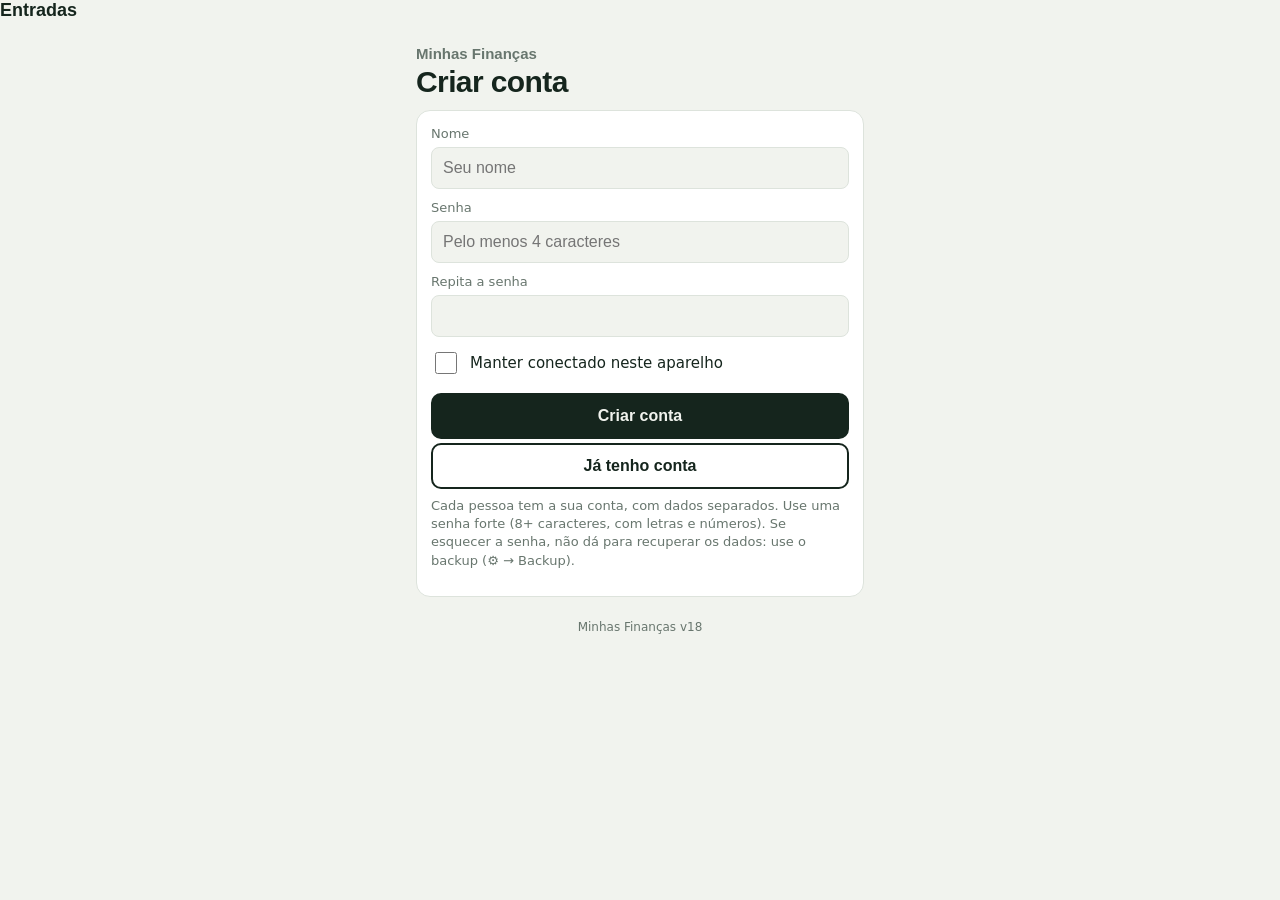
==== commit 153aebdb: "Rename index-9.html to index.html" ====
--- a/index.html
+++ b/index.html
@@ -2,10 +2,10 @@
 <html lang="pt-BR">
 <head>
 <meta charset="utf-8">
-<meta http-equiv="Content-Security-Policy" content="default-src 'none'; script-src 'sha256-q+ueBZp8Y19A1HAXu/BL/X5iffBVPHP1HT93oP2rI2I='; style-src 'unsafe-inline' https://fonts.googleapis.com; font-src https://fonts.gstatic.com; img-src 'self' data: blob:; connect-src 'self'; manifest-src 'self'; worker-src 'self'; base-uri 'none'; form-action 'none'">
+<meta http-equiv="Content-Security-Policy" content="default-src 'none'; script-src 'sha256-cYthobBK4BXCXlmNKBpBdWt8bLprK1vrYxx5dtm6nc8='; style-src 'unsafe-inline' https://fonts.googleapis.com; font-src https://fonts.gstatic.com; img-src 'self' data: blob:; connect-src 'self'; manifest-src 'self'; worker-src 'self'; base-uri 'none'; form-action 'none'">
 <meta name="referrer" content="no-referrer">
 <meta name="viewport" content="width=device-width, initial-scale=1, viewport-fit=cover">
-<title>Minhas Finanças v16</title>
+<title>Minhas Finanças v18</title>
 <meta name="theme-color" content="#1F8A55">
 <meta name="description" content="Controle de gastos por voz, com velocímetro de saldo.">
 <link rel="manifest" href="manifest.json">
@@ -86,7 +86,7 @@
 .gauge-viewport{min-width:0;height:248px;overflow:hidden;touch-action:pan-y}
 .gauge-slide{display:none;text-align:left;animation:entra .22s ease;height:248px;overflow-y:auto;overscroll-behavior:contain;padding:2px 4px;scrollbar-width:thin}
 .gauge-slide.active{display:block}
-.gauge-slide:first-child,.gauge-slide[data-gslide="1"]{text-align:center;overflow:hidden}
+.gauge-slide:first-child{text-align:center;overflow:hidden}
 .ringbox{position:relative;width:196px;height:196px;margin:0 auto}
 .ringbox svg{width:100%;height:100%;display:block}
 .ringc{position:absolute;inset:0;display:flex;flex-direction:column;align-items:center;justify-content:center;cursor:pointer}
@@ -111,8 +111,6 @@
 .gauge-slide .it .t b{font-size:13px}
 .gauge-slide .it .t small{font-size:10px}
 #pg1 .gauge svg{max-width:290px}
-#gaugeEntries .entry-total{text-align:left}
-#gaugeEntries .entry-total .dl{font-size:12px;color:var(--mute)}
 #gaugeSaved .saldo{font-size:clamp(24px,7vw,32px)}
 #gaugeSaved .gcard .sub{margin-bottom:0}
 .gauge-nav{display:flex;align-items:center;justify-content:space-between;gap:8px;margin-top:6px;padding-top:6px;border-top:1px solid var(--line)}
@@ -296,25 +294,21 @@
 <div><span class="dl">Gastos</span><p class="saldo gasto" id="gasto">R$ 0,00</p></div>
 </div>
 <span id="guardadoTotal" hidden></span>
-<section class="gauge" id="gaugeCard" aria-label="Painel financeiro: deslize ou use as setas para alternar entre disponível, velocímetro, guardado e planejamento">
+<section class="gauge" id="gaugeCard" aria-label="Painel financeiro: deslize ou use as setas para alternar entre disponível, guardado e planejamento">
 <div class="gauge-viewport" id="gaugeViewport">
   <div class="gauge-slide active" data-gslide="0" aria-label="Disponível">
     <div class="ringbox"><svg id="ring" viewBox="0 0 200 200" role="img" aria-label="Anel: verde é o disponível, vermelho os gastos, cinza o guardado"></svg><div class="ringc"><span class="dl">Disponível</span><p class="saldo" id="saldo">R$ 0,00</p></div></div>
     <p class="rleg"><span><i style="background:var(--pos)"></i>Disponível</span><span><i style="background:var(--neg)"></i>Gastos</span><span><i style="background:var(--gua)"></i>Guardado</span></p>
   </div>
-  <div class="gauge-slide" data-gslide="1" aria-label="Velocímetro">
-    <svg id="gauge" viewBox="-24 0 368 204" role="img" aria-label="Velocímetro: porcentagem do dinheiro do mês que ainda resta"></svg>
-    <p class="gs" id="gstat" aria-live="polite"></p>
-  </div>
-  <div class="gauge-slide" data-gslide="2" aria-label="Guardado" id="gaugeSaved"></div>
-  <div class="gauge-slide" data-gslide="3" aria-label="Planejamento" id="gaugePlan"></div>
+  <div class="gauge-slide" data-gslide="1" aria-label="Guardado" id="gaugeSaved"></div>
+  <div class="gauge-slide" data-gslide="2" aria-label="Planejamento" id="gaugePlan"></div>
 </div>
 <div class="gauge-nav" aria-label="Mudar painel">
   <button type="button" id="gPrev" aria-label="Painel anterior" title="Painel anterior">‹</button>
   <span class="gauge-name" id="gaugeName">Visão geral</span>
   <button type="button" id="gNext" aria-label="Próximo painel" title="Próximo painel">›</button>
 </div>
-<div class="gauge-dots" aria-hidden="true"><i class="active"></i><i></i><i></i><i></i></div>
+<div class="gauge-dots" aria-hidden="true"><i class="active"></i><i></i><i></i></div>
 </section>
 
 
@@ -322,7 +316,7 @@
 <div id="atalhos" hidden><label style="margin-top:0">Gastos frequentes · toque para lançar de novo</label><div class="chips" id="chips"></div></div>
 <button type="button" class="mic micbig" id="mic1" aria-label="Falar o lançamento" title="Falar o lançamento">🎤</button>
 <p class="micl">Toque e fale o lançamento</p>
-<p class="hint" id="hint">Diga, por exemplo, “padaria 12,50 pix” ou “recebi salário 100”. Depois confirme os detalhes e escolha o tipo.</p>
+<p class="hint" id="hint">Diga, por exemplo, “gastei 12,50 no pix na padaria” ou “recebi 100 no pix de salário”. Se disser o valor e a forma de pagamento, salva sozinho. Se faltar algo, abre a confirmação.</p>
 <button type="button" class="linkb" id="digita">Prefiro digitar</button>
 <div class="campo" id="digbox" hidden><input id="frase" placeholder="Ex.: padaria 12,50 pix" autocomplete="off" enterkeyhint="done"><button type="button" class="add pri" id="digok" style="width:auto;margin:0;padding:0 16px">OK</button></div>
 </section>
@@ -333,19 +327,7 @@
 </section>
 
 <!-- ============ ENTRADAS ============ -->
-<section class="pg" id="pg2">
-<main>
-<h1>Entradas</h1>
-<div class="entry-total"><span class="dl">Total de entradas</span><p class="saldo" id="rtot">R$ 0,00</p></div>
-<section class="form">
-<label for="frase2" style="margin-top:0">Fale ou digite o recebido</label>
-<div class="campo">
-<input id="frase2" placeholder="Ex.: salário R$ 80,00 pix" autocomplete="off" enterkeyhint="done">
-<button type="button" class="mic" id="mic2" aria-label="Falar o recebido" title="Falar o recebido">🎤</button>
-</div>
-<p class="hint" id="hint2">Toque no 🎤 e diga, por exemplo: “salário 80 pix”. O valor soma no seu saldo e é lançado sozinho (dá para desfazer). Data, hora e forma são anotadas sozinhas.</p>
-<button class="add" id="add2" type="button">Salvar</button>
-</section>
+
 <h2>Entradas</h2>
 <div id="lista2"></div>
 </main>
@@ -426,7 +408,7 @@
 var EMQUADRO=(window.top!==window.self);
 if(EMQUADRO){var ov=document.createElement('div');ov.setAttribute('style','position:fixed;inset:0;z-index:99999;background:#fff;color:#16301f;display:flex;align-items:center;justify-content:center;padding:24px;text-align:center;font:16px/1.5 sans-serif');ov.textContent='Por segurança, o app não abre dentro de outra página. Abra direto pelo endereço do site: guilherme3co.github.io/financeiro';document.body.appendChild(ov)}
 var KDF_IT=600000,LOCK_MS=5*60*1000;
-var VERSAO='v16';
+var VERSAO='v18';
 var COR={rec:{n:'Entrada',v:'--rec'},uti:{n:'Útil',v:'--uti'},des:{n:'Desnecessário',v:'--des'},gua:{n:'Guardado',v:'--gua'},sem:{n:'Sem categoria',v:'--sem'}};
 var st=null,uid=null,KEYC=null,users=[],wq=Promise.resolve();
 function norm(i){var m={pos:'uti',neg:'des',mid:'gua'};if(m[i.cor])i.cor=m[i.cor];if(i.ent)i.cor='rec';else if(i.cor==='rec')i.ent=true;if(!COR[i.cor])i.cor='sem';i.val=Number(i.val)||0;i.desc=String(i.desc||'');i.pay=String(i.pay||'Não informada');i.d=String(i.d||hoje());i.t=String(i.t||'');i.ent=!!i.ent;return i}
@@ -466,12 +448,12 @@
 function idbDel(k){return idb().then(function(db){return new Promise(function(ok){var t=db.transaction('s','readwrite');t.objectStore('s').delete(k);t.oncomplete=ok;t.onerror=ok})}).catch(function(){})}
 
 /* ---------- telas: login, primeiro uso, app ---------- */
-var cur=0,pg=[$('pg1'),$('pg2'),$('pg3')],tb=[$('t1'),$('t2')],TIT=['Gastos','Recebidos','Guardados'];
-function tela(qual){if(qual==='pga'||qual==='pgs')$('aviso').hidden=true;['pg1','pg2','pg3','pg4','pga','pgs','pgc'].forEach(function(i){$(i).className='pg'});$(qual).className='pg on';$('top').hidden=(qual==='pga'||qual==='pgs');if(qual==='pg4'){$('t1').setAttribute('aria-selected','false');$('t2').setAttribute('aria-selected','true');$('ptit').textContent='Histórico'}window.scrollTo(0,0)}
-function irPara(n,direto){n=Math.max(0,Math.min(2,n));if(n===cur&&!direto&&$('pg4').className.indexOf('on')<0)return;$('top').hidden=false;document.documentElement.style.setProperty('--de',n>cur?'24px':'-24px');cur=n;
+var cur=0,pg=[$('pg1')],tb=[$('t1'),$('t2')],TIT=['Gastos','Recebidos','Guardados'];
+function tela(qual){if(qual==='pga'||qual==='pgs')$('aviso').hidden=true;['pg1','pg3','pg4','pga','pgs','pgc'].forEach(function(i){$(i).className='pg'});$(qual).className='pg on';$('top').hidden=(qual==='pga'||qual==='pgs');if(qual==='pg4'){$('t1').setAttribute('aria-selected','false');$('t2').setAttribute('aria-selected','true');$('ptit').textContent='Histórico'}window.scrollTo(0,0)}
+function irPara(n,direto){n=0;if(n===cur&&!direto&&$('pg4').className.indexOf('on')<0)return;$('top').hidden=false;document.documentElement.style.setProperty('--de',n>cur?'24px':'-24px');cur=n;
 pg.forEach(function(e,k){e.className='pg'+(k===n?' on':'')});['pg4','pga','pgs','pgc'].forEach(function(id){$(id).className='pg'});eng.setAttribute('aria-expanded','false');
 $('t1').setAttribute('aria-selected','true');$('t2').setAttribute('aria-selected','false');$('ptit').textContent='Principal';window.scrollTo(0,0)}
-function abreHistorico(){if(!st)return;['pg1','pg2','pg3','pga','pgs','pgc'].forEach(function(id){$(id).className='pg'});eng.setAttribute('aria-expanded','false');$('pg4').className='pg on';$('top').hidden=false;$('t1').setAttribute('aria-selected','false');$('t2').setAttribute('aria-selected','true');$('ptit').textContent='Histórico';window.scrollTo(0,0);renderHistorico()}
+function abreHistorico(){if(!st)return;['pg1','pg3','pga','pgs','pgc'].forEach(function(id){$(id).className='pg'});eng.setAttribute('aria-expanded','false');$('pg4').className='pg on';$('top').hidden=false;$('t1').setAttribute('aria-selected','false');$('t2').setAttribute('aria-selected','true');$('ptit').textContent='Histórico';window.scrollTo(0,0);renderHistorico()}
 function renderHistorico(){var L=$('listaHist');if(!L||!st)return;L.innerHTML='';var arr=st.items.slice().sort(function(a,b){return (b.d||'').localeCompare(a.d||'')||(Number(b.id)||0)-(Number(a.id)||0)});if(!arr.length){L.innerHTML='<p class="vazio">Nenhum lançamento neste mês.</p>';arquivoHist(L);return}arr.forEach(function(i){var r=document.createElement('div');r.className='it';var c=document.createElement('span');c.className='c';c.style.display='inline-block';c.style.background='var('+(i.ent?'--rec':COR[i.cor].v)+')';var t=document.createElement('div');t.className='t';t.innerHTML='<b></b><small></small>';t.firstChild.textContent=i.desc;t.lastChild.textContent=dm(i.d)+(i.t?' · '+i.t:'')+' · '+i.pay+' · '+(i.ent?'Entrada':COR[i.cor].n);var v=document.createElement('div');v.className='v'+(i.ent?' pos':'');v.style.color='var('+(i.ent?'--pos':(i.cor==='gua'?'--gua':'--ink'))+')';v.textContent=(i.ent?'+ ':'− ')+brl(i.val);t.title='Toque para editar';t.onclick=function(){abreEdicao(i.id)};r.appendChild(c);r.appendChild(t);r.appendChild(v);L.appendChild(r)});arquivoHist(L)}
 function entra(){cur=-1;irPara(0,true);gaveta();render();setTimeout(function(){checaVersao();lembreteBackup()},1200);$('quem').textContent='Conta: '+(users.filter(function(u){return u.id===uid})[0]||{nome:''}).nome}
 var modo='login';
@@ -530,27 +512,7 @@
 clearTimeout(dTm);dArm=false;b.textContent='Excluir minha conta';try{localStorage.removeItem(dkey(uid))}catch(e){}users=users.filter(function(u){return u.id!==uid});saveUsers();idbDel('sessao');mostraAuth()};
 
 /* ---------- velocímetro ---------- */
-var BASE_MIN=600,TOPO=0;
-function gpt(f,r){var a=Math.PI*f;return[160+r*Math.cos(a),170-r*Math.sin(a)]}
-function garc(f1,f2,r){var p=gpt(f1,r),q=gpt(f2,r);return'M'+p[0].toFixed(1)+' '+p[1].toFixed(1)+' A'+r+' '+r+' 0 0 1 '+q[0].toFixed(1)+' '+q[1].toFixed(1)}
-function gauge(saldo){
-/* base = dinheiro do mês (saldo inicial + entradas). Verde = 60% de cima (>= 40%), amarelo = 30% (10% a 40%), vermelho = 10% (< 10%) */
-var base=TOPO,pct=base>0?Math.max(0,Math.min(1,saldo/base)):(saldo>0?1:0),FY=0.40,FR=0.10,R=118;
-var h='<path class="gz" stroke="var(--pos)" d="'+garc(1,FY,R)+'"/><path class="gz" stroke="var(--mid)" d="'+garc(FY,FR,R)+'"/><path class="gz" stroke="var(--neg)" d="'+garc(FR,0,R)+'"/>';
-function lab(ff,t){var p=gpt(ff,R+24);return'<text class="gl" x="'+p[0].toFixed(1)+'" y="'+p[1].toFixed(1)+'" text-anchor="'+(p[0]<160?'end':'start')+'">'+t+'</text>'}
-h+=lab(FY,'40%')+lab(FR,'10%');
-h+='<text class="gl" x="42" y="192" text-anchor="middle">100%</text><text class="gl" x="278" y="192" text-anchor="middle">0%</text>';
-var n=gpt(pct,96);
-h+='<line x1="160" y1="170" x2="'+n[0].toFixed(1)+'" y2="'+n[1].toFixed(1)+'" stroke="var(--ink)" stroke-width="5" stroke-linecap="round"/><circle cx="160" cy="170" r="9" fill="var(--ink)"/>';
-var pr=Math.round(pct*100);
-h+='<text class="gv" x="160" y="198" text-anchor="middle">'+pr+'% · '+brl(saldo)+'</text>';
-$('gauge').innerHTML=h;
-var g=$('gstat'),k,m;
-if(pct>=FY){k='--pos';m='Zona verde: tranquilo no mês. Você ainda tem '+pr+'% do dinheiro do mês.'}
-else if(pct>=FR){k='--mid';m='Zona amarela: ponto de atenção, reduza os gastos. Restam '+pr+'% do dinheiro do mês.'}
-else{k='--neg';m=(saldo<0?'Saldo negativo. ':'')+'Zona vermelha: não gaste mais! Restam só '+pr+'% ('+brl(Math.max(saldo,0))+').'}
-g.textContent=m;g.style.color='var('+k+')'}
-
+var TOPO=0;
 function ring(saldo,gasto,gua,base){var C=2*Math.PI*80,sw=20,h='<circle cx="100" cy="100" r="80" fill="none" stroke="var(--line)" stroke-width="'+sw+'"/>',g=0,rd=0,gu=0;
 if(base>0){g=Math.max(0,saldo)/base;rd=gasto/base;gu=gua/base;var t=g+rd+gu;if(t>1){g/=t;rd/=t;gu/=t}}
 var segs=[[g,'--pos'],[gu,'--gua'],[rd,'--neg']].filter(function(x){return x[0]>0.002}),gap=segs.length>1?7:0,off=0;
@@ -565,22 +527,15 @@
 saldo=Math.round(saldo*100)/100;TOPO=st.start+g.rec;
 var el=$('saldo');el.textContent=brl(saldo);el.className='saldo'+(saldo<0?' neg':'');
 $('gasto').textContent=brl(tg);
-gauge(saldo);ring(saldo,tg,tgua,TOPO);
+ring(saldo,tg,tgua,TOPO);
 var nc=st.contas.length;$('entradasTotal').textContent=brl(g.rec);$('guardadoTotal').textContent=brl(tgua+(st.gAnt||0));
 atalhos();
 var gastos=st.items.filter(function(i){return !i.ent&&i.cor!=='gua'}),recs=st.items.filter(function(i){return i.ent}),guar=st.items.filter(function(i){return !i.ent&&i.cor==='gua'});
 fill($('lista'),st.items.filter(function(i){return i.ent||i.cor!=='gua'}),'Nenhum lançamento ainda. Toque no microfone e fale.');
-fill($('lista2'),recs,'Nenhum recebido ainda.');
 fill($('lista3'),guar,'Nada guardado ainda.');
 renderHistorico();renderPlano();
-$('rtot').textContent=brl(g.rec);
 $('gtot').textContent=brl(tgua+(st.gAnt||0));$('gsub').textContent=guar.length+(guar.length===1?' valor guardado':' valores guardados')+(st.gAnt>0?' · '+brl(st.gAnt)+' de meses anteriores':'')}
-function anel(arr,total){
-var C=2*Math.PI*80,h='<circle cx="100" cy="100" r="80" fill="none" stroke="var(--line)" stroke-width="22"/>',off=0;
-if(total>0){arr.forEach(function(i,k){var len=i.val/total*C,g=arr.length>1?Math.min(3,len/3):0,d=Math.max(len-g,0.5);
-h+='<circle cx="100" cy="100" r="80" fill="none" stroke="var(--rec)" stroke-opacity="'+(k%2?'0.55':'1')+'" stroke-width="22" stroke-dasharray="'+d.toFixed(2)+' '+(C-d).toFixed(2)+'" stroke-dashoffset="'+(-off).toFixed(2)+'" transform="rotate(-90 100 100)"/>';off+=len})}
-h+='<text class="rl" x="100" y="92" text-anchor="middle">Total recebido</text><text class="rv" x="100" y="118" text-anchor="middle">'+brl(total)+'</text>';
-$('rring').innerHTML=h}
+
 function fill(L,arr,msg){L.innerHTML='';
 if(!arr.length){L.innerHTML='<p class="vazio">'+msg+'</p>';return}
 arr.slice().reverse().forEach(function(i){
@@ -636,18 +591,6 @@
 $('digita').onclick=function(){this.hidden=true;$('digbox').hidden=false;fr.focus()};
 function gaveta(){}
 
-/* ---------- Recebidos ---------- */
-var fr2=$('frase2'),hint2=$('hint2'),ft2=null;
-function parseR(t){var r=parse(t);r.ent=true;if(!r.desc)r.desc='Entrada';return r}
-function previa2(){if(!fr2.value.trim())return;var r=parseR(fr2.value);hint2.textContent=r.val>0?('Entendi: '+r.desc+' · '+brl(r.val)+' · '+r.pay+' · hoje, '+hora()+'. Toque em Salvar.'):'Ainda não entendi o valor. Diga algo como “salário 80 pix”.'}
-function salvar2(){fmtFrase(fr2);var r=parseR(fr2.value);if(!(r.val>0)){hint2.textContent='Não entendi o valor. Diga, por exemplo, “salário 80 pix”.';return}
-var it={id:Date.now(),d:hoje(),t:hora(),desc:r.desc,val:r.val,pay:r.pay,cor:'rec',ent:true};addItem(it);limpaCampo(fr2);
-render();hint2.textContent='Salvo: '+r.desc+' · '+brl(r.val)+'. Pode lançar o próximo.';toast('Recebido: '+it.desc+' · '+brl(it.val),it.id);return it}
-fr2.oninput=function(){clearTimeout(ft2);ft2=setTimeout(function(){fmtFrase(fr2);previa2()},1200)};
-fr2.onblur=function(){clearTimeout(ft2);fmtFrase(fr2);ft2=setTimeout(previa2,450)};
-fr2.onkeydown=function(e){if(e.key==='Enter'){e.preventDefault();clearTimeout(ft2);salvar2()}};
-$('add2').onclick=salvar2;
-
 /* ---------- microfone (Web Speech API) ---------- */
 function mkMic(btn,input,hintEl,done){
 var SR=window.SpeechRecognition||window.webkitSpeechRecognition;
@@ -667,11 +610,14 @@
 function voz1(){
   fmtFrase(fr);if(!fr.value.trim())return;var raw=' '+falado(fr.value).toLowerCase()+' ',r=parse(fr.value);
   r.tipo=r.ent?'rec':/\b(guardar|guardado|guardada|poupar|poupado|reservar|reservado)\b/.test(raw)?'gua':/\bdesnecess[aá]ri[oa]\b/.test(raw)?'des':/\s[uú]til\s/.test(raw)?'uti':null;
+  var gat=/\b(ganhei|ganho|entrada|recebi|recebido|gastei|gasto|paguei)\b/.test(raw);
+  if(gat&&r.val>0&&r.pay!=='Não informada'){var tp=r.tipo||(r.ent?'rec':'sem'),en=(tp==='rec'),it={id:Date.now(),d:hoje(),t:hora(),desc:r.desc||(en?'Entrada':'Gasto'),val:r.val,pay:r.pay,cor:tp,ent:en};
+   addItem(it);limpaCampo(fr);render();
+   hint.textContent='Salvo automaticamente: '+it.desc+' · '+brl(it.val)+' · '+it.pay+' · '+dm(it.d)+' às '+it.t+(en?' · Entrada':' · '+COR[tp].n)+'. Toque no lançamento para editar.';
+   toast((en?'Entrada: ':'Lançado: ')+it.desc+' · '+brl(it.val)+' · '+it.pay,it.id);return}
   abreNovo(r)}
-function voz2(){previa2();var r=parseR(fr2.value);if(r.val>0)salvar2()}
 mkMic($('mic1'),fr,hint,voz1);
 if(!(window.SpeechRecognition||window.webkitSpeechRecognition))$('digita').click();
-mkMic($('mic2'),fr2,hint2,voz2);
 
 /* ---------- aviso com Desfazer ---------- */
 var tt=null;
@@ -766,16 +712,16 @@
 function initGaugeCarousel(){
   var saved=$('pg3').querySelector('main'),ss=$('gaugeSaved');
   if(saved){var saveHint=saved.querySelector('.hint');if(saveHint)saveHint.textContent='Este painel mostra os valores guardados. Para registrar um novo valor, use o microfone da Principal e diga “guardar 50”.';while(saved.firstChild)ss.appendChild(saved.firstChild)}
-  $('pg2').setAttribute('aria-hidden','true');$('pg3').setAttribute('aria-hidden','true');
-  $('pg2').style.display='none';$('pg3').style.display='none';
+  $('pg3').setAttribute('aria-hidden','true');
+  $('pg3').style.display='none';
   setGaugePanel(0);
 }
 function setGaugePanel(n){
-  gaugeIndex=(n+4)%4;
+  gaugeIndex=(n+3)%3;
   var slides=document.querySelectorAll('.gauge-slide'),dots=$('gaugeCard').querySelectorAll('.gauge-dots i');
   slides.forEach(function(el,i){el.classList.toggle('active',i===gaugeIndex);el.setAttribute('aria-hidden',i===gaugeIndex?'false':'true')});
   dots.forEach(function(el,i){el.classList.toggle('active',i===gaugeIndex)});
-  $('gaugeName').textContent=['Disponível','Velocímetro','Guardado','Planejamento'][gaugeIndex];
+  $('gaugeName').textContent=['Disponível','Guardado','Planejamento'][gaugeIndex];
   $('gPrev').disabled=false;$('gNext').disabled=false;
 }
 $('gPrev').onclick=function(){setGaugePanel(gaugeIndex-1)};
@@ -789,7 +735,8 @@
 document.addEventListener('touchend',function(e){if(!st||$('top').hidden)return;var dx=e.changedTouches[0].clientX-sx,dy=e.changedTouches[0].clientY-sy;if($('pg4').className.indexOf('on')>=0&&Math.abs(dx)>60&&Math.abs(dx)>Math.abs(dy)*1.5&&dx>0)irPara(0)},{passive:true});
 
 /* ---------- planejamento: salário, dívidas fixas e sugestão de guardar ---------- */
-function faixa(sobra,sal){var q=sal>0?sobra/sal:0;return q<=0.10?0.20:q<=0.25?0.30:q<=0.40?0.40:0.50}
+/* % mínimo a guardar, conforme o valor que sobra: acima de R$ 200 = 15%; de R$ 100 a R$ 200 = 10%; abaixo de R$ 100 = 8% */
+function faixa(sobra){return sobra>200?0.15:sobra>=100?0.10:0.08}
 function pc(x){return (x*100).toFixed(1).replace('.',',')+'%'}
 function el_(tag,cls,txt){var e=document.createElement(tag);if(cls)e.className=cls;if(txt!=null)e.textContent=txt;return e}
 function renderPlano(){var box=$('gaugePlan');if(!box||!st)return;box.innerHTML='';
@@ -799,14 +746,14 @@
 tot=Math.round(tot*100)/100;var sobra=Math.round((sal-tot)*100)/100;
 var top=el_('div','pl-top');
 if(sobra<=0){top.appendChild(el_('span','dl','Não sobra para guardar'));var n=el_('p','saldo','− '+brl(-sobra));n.style.color='var(--neg)';top.appendChild(n);top.appendChild(el_('p','sub','As dívidas fixas passam do salário.'))}
-else{var p=faixa(sobra,sal),min=Math.round(sobra*p*100)/100;
+else{var p=faixa(sobra),min=Math.round(sobra*p*100)/100;
 top.appendChild(el_('span','dl','Guardar no mínimo'));top.appendChild(el_('p','saldo',brl(min)));
 top.appendChild(el_('p','sub',Math.round(p*100)+'% do que sobra · '+pc(min/sal)+' do salário'))}
 box.appendChild(top);
 var sum=el_('div','pl-sum');[['Salário',brl(sal)],['Dívidas','− '+brl(tot)],['Sobra',brl(sobra)+' ('+pc(Math.max(sobra,0)/sal)+')']].forEach(function(x){var d=el_('div');d.appendChild(el_('span',null,x[0]));d.appendChild(el_('b',null,x[1]));sum.appendChild(d)});box.appendChild(sum);
-if(sobra>0){var q=faixa(sobra,sal),livre=Math.round((sobra-sobra*q)*100)/100;box.appendChild(el_('p','pl-tip','Depois de guardar o mínimo, ficam livres '+brl(livre)+'. Quanto mais sobra, maior a parte sugerida (de 20% a 50%).'))}
+if(sobra>0){var q=faixa(sobra),livre=Math.round((sobra-sobra*q)*100)/100;box.appendChild(el_('p','pl-tip','Depois de guardar o mínimo, ficam livres '+brl(livre)+'. Regra: sobra acima de R$ 200 = 15%; de R$ 100 a R$ 200 = 10%; abaixo de R$ 100 = 8%.'))}
 if(dv.length){var menor=dv.slice().sort(function(a,b){return a.valor-b.valor})[0];
-if(menor&&menor.valor>0){var ns=Math.round((sobra+menor.valor)*100)/100,nm=ns>0?Math.round(ns*faixa(ns,sal)*100)/100:0;box.appendChild(el_('p','pl-tip','Quitando “'+menor.nome+'” ('+brl(menor.valor)+'), a sobra vai a '+brl(ns)+' e o mínimo sugerido a '+brl(nm)+'.'))}
+if(menor&&menor.valor>0){var ns=Math.round((sobra+menor.valor)*100)/100,nm=ns>0?Math.round(ns*faixa(ns)*100)/100:0;box.appendChild(el_('p','pl-tip','Quitando “'+menor.nome+'” ('+brl(menor.valor)+'), a sobra vai a '+brl(ns)+' e o mínimo sugerido a '+brl(nm)+'.'))}
 var pr=el_('div','pl-prog'),bi=el_('i');bi.style.width=(tot>0?Math.min(100,pago/tot*100):0)+'%';pr.appendChild(bi);box.appendChild(pr);
 box.appendChild(el_('p','pl-tip','Pago este mês: '+brl(pago)+' de '+brl(tot)));
 dv.forEach(function(d){var r=el_('div','dv'+(d.pago?' pago':'')),lb=document.createElement('label'),cb=document.createElement('input');cb.type='checkbox';cb.checked=d.pago;cb.setAttribute('aria-label','Marcar '+d.nome+' como paga');
@@ -918,7 +865,7 @@
 function desenhaCfg(){$('disp').value=fmt2(saldoAtual());$('dispmsg').textContent='';$('contas').innerHTML='';st.contas.forEach(function(c){linhaConta(c.nome,fmt2(c.saldo))});
 $('inimsg').textContent='';$('reabre').hidden=!(st.arquivo&&st.arquivo.length);desenhaDiv();$('fmsg').textContent='';$('ver').textContent='Minhas Finanças '+VERSAO}
 $('addc').onclick=function(){linhaConta('','')};
-function abreCfg(foco){if(!st)return;['pg1','pg2','pg3','pg4','pga','pgs'].forEach(function(id){$(id).className='pg'});$('pgc').className='pg on';$('top').hidden=false;$('t1').setAttribute('aria-selected','false');$('t2').setAttribute('aria-selected','false');$('ptit').textContent='Configurações';eng.setAttribute('aria-expanded','true');desenhaCfg();abreExtrato();window.scrollTo(0,0);if(foco)setTimeout(function(){$('disp').focus();$('disp').select()},120)}
+function abreCfg(foco){if(!st)return;['pg1','pg3','pg4','pga','pgs'].forEach(function(id){$(id).className='pg'});$('pgc').className='pg on';$('top').hidden=false;$('t1').setAttribute('aria-selected','false');$('t2').setAttribute('aria-selected','false');$('ptit').textContent='Configurações';eng.setAttribute('aria-expanded','true');desenhaCfg();abreExtrato();window.scrollTo(0,0);if(foco)setTimeout(function(){$('disp').focus();$('disp').select()},120)}
 eng.onclick=function(){if(!st)return;if($('pgc').className.indexOf('on')>=0)irPara(0,true);else abreCfg()};
 $('cfgvolta').onclick=function(){irPara(0,true)};
 var cardD=$('saldo').parentNode;cardD.setAttribute('role','button');cardD.tabIndex=0;cardD.style.cursor='pointer';cardD.title='Toque para ajustar o saldo disponível';
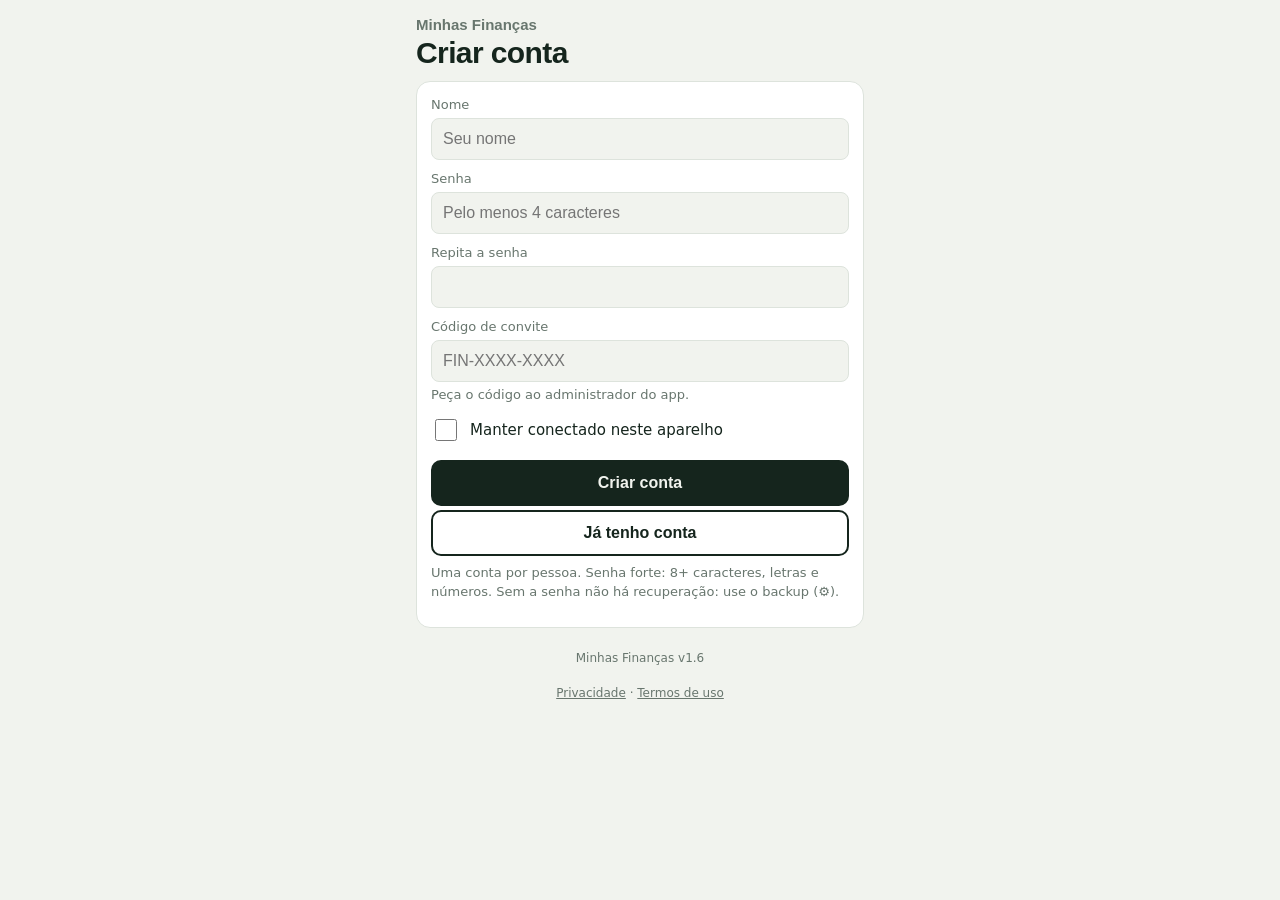
==== commit b9f1e852: "v1.6: remove a aba Investir (ficam Planejamento e Guardados) Co-Authored-By: Claude Haiku 5.5 <norep" ====
--- a/index.html
+++ b/index.html
@@ -2,20 +2,23 @@
 <html lang="pt-BR">
 <head>
 <meta charset="utf-8">
-<meta http-equiv="Content-Security-Policy" content="default-src 'none'; script-src 'sha256-cYthobBK4BXCXlmNKBpBdWt8bLprK1vrYxx5dtm6nc8='; style-src 'unsafe-inline' https://fonts.googleapis.com; font-src https://fonts.gstatic.com; img-src 'self' data: blob:; connect-src 'self'; manifest-src 'self'; worker-src 'self'; base-uri 'none'; form-action 'none'">
+<meta name="app-versao" content="v1.6">
+<meta http-equiv="Content-Security-Policy" content="default-src 'none'; script-src 'self' 'sha256-2mIuvmWd42KYbuBI6RzSqdmKPcouCtnYpSH7JdPOXpA=' 'sha256-KeiBZfb0hcIgMOsjxEnVkH2WiT1kyxoG8MZeW/5Yo9A='; style-src 'unsafe-inline'; font-src 'self'; img-src 'self' data: blob:; connect-src 'self' https://api.bcb.gov.br https://ezivqczibtsqqqzpzcdh.supabase.co; manifest-src 'self'; worker-src 'self'; base-uri 'none'; form-action 'none'">
 <meta name="referrer" content="no-referrer">
 <meta name="viewport" content="width=device-width, initial-scale=1, viewport-fit=cover">
-<title>Minhas Finanças v18</title>
+<title>Minhas Finanças</title>
 <meta name="theme-color" content="#1F8A55">
 <meta name="description" content="Controle de gastos por voz, com velocímetro de saldo.">
+<script>try{var t_=localStorage.getItem('financas-tema');if(t_==='light'||t_==='dark')document.documentElement.setAttribute('data-theme',t_)}catch(e){}</script>
 <link rel="manifest" href="manifest.json">
 <link rel="icon" href="icon.svg" type="image/svg+xml">
 <link rel="apple-touch-icon" href="icon.svg">
 <meta name="apple-mobile-web-app-capable" content="yes">
 <meta name="mobile-web-app-capable" content="yes">
 <meta name="apple-mobile-web-app-title" content="Finanças">
-<link href="https://fonts.googleapis.com/css2?family=Bricolage+Grotesque:wght@600;800&family=DM+Sans:wght@400;500;700&display=swap" rel="stylesheet">
 <style>
+@font-face{font-family:'DM Sans';src:url(fonts/dm-sans.woff) format('woff');font-weight:400 700;font-display:swap}
+@font-face{font-family:'Bricolage Grotesque';src:url(fonts/bricolage.woff) format('woff');font-weight:600 800;font-display:swap}
 :root{--bg:#F1F3EE;--card:#FFFFFF;--ink:#15251D;--mute:#68766E;--line:#DDE3DC;--pos:#1F8A55;--neg:#D6403A;--mid:#D99A12;--rec:#1F8A55;--uti:#2F6FDB;--des:#8E1B3C;--gua:#7B847F;--sem:#B9C1BC;--btn:#15251D;--btnt:#F1F3EE}
 @media (prefers-color-scheme:dark){:root:not([data-theme="light"]){--bg:#0F1814;--card:#18251E;--ink:#EDF2EC;--mute:#93A399;--line:#263830;--pos:#3DBB7A;--neg:#EF6A63;--mid:#EBB63E;--rec:#3DBB7A;--uti:#6AA0FF;--des:#C73E62;--gua:#A9B2AD;--sem:#5F6F66;--btn:#EDF2EC;--btnt:#0F1814}}
 :root[data-theme="dark"]{--bg:#0F1814;--card:#18251E;--ink:#EDF2EC;--mute:#93A399;--line:#263830;--pos:#3DBB7A;--neg:#EF6A63;--mid:#EBB63E;--rec:#3DBB7A;--uti:#6AA0FF;--des:#C73E62;--gua:#A9B2AD;--sem:#5F6F66;--btn:#EDF2EC;--btnt:#0F1814}
@@ -66,9 +69,9 @@
 .dots button{width:30px;height:44px;border:0;background:transparent;cursor:pointer;padding:0;display:flex;align-items:center;justify-content:center}
 .dots button i{display:block;width:10px;height:10px;border-radius:50%;background:var(--line);transition:all .2s}
 .dots button[aria-selected="true"] i{width:24px;border-radius:6px;background:var(--ink)}
-#ptit{flex:1;font:800 18px 'Bricolage Grotesque',sans-serif;padding-left:6px}
+#ptit{flex:1;min-width:0;overflow:hidden;text-overflow:ellipsis;white-space:nowrap;font:800 18px 'Bricolage Grotesque',sans-serif;padding-left:6px}@media(max-width:340px){#ptit{font-size:15px}}
 .eng{flex:none;width:44px;height:44px;border-radius:50%;border:2px solid var(--line);background:transparent;color:var(--mute);font-size:20px;cursor:pointer}
-.pg{display:none;min-width:0}
+.pg{display:none;min-width:0;padding-bottom:76px}
 .pg.on{display:block;animation:entra .25s ease}
 @keyframes entra{from{opacity:0;transform:translateX(var(--de,24px))}to{opacity:1;transform:none}}
 @media (prefers-reduced-motion:reduce){.pg.on,.mic.on,.toast{animation:none}}
@@ -83,15 +86,17 @@
 .cat:disabled{opacity:.5;cursor:default}
 .gauge{background:var(--card);border:1px solid var(--line);border-radius:14px;padding:8px;margin:0 0 12px;text-align:center;overflow:hidden}
 /* Todos os painéis usam o mesmo quadrado compacto */
-.gauge-viewport{min-width:0;height:248px;overflow:hidden;touch-action:pan-y}
-.gauge-slide{display:none;text-align:left;animation:entra .22s ease;height:248px;overflow-y:auto;overscroll-behavior:contain;padding:2px 4px;scrollbar-width:thin}
+.gauge-viewport{min-width:0;min-height:248px;overflow:hidden;touch-action:pan-y}
+.gauge-slide{display:none;text-align:left;animation:entra .22s ease;min-height:248px;padding:2px 4px;scrollbar-width:thin}
 .gauge-slide.active{display:block}
-.gauge-slide:first-child{text-align:center;overflow:hidden}
+.gauge-slide:first-child{text-align:center;overflow:hidden;height:248px}
 .ringbox{position:relative;width:196px;height:196px;margin:0 auto}
 .ringbox svg{width:100%;height:100%;display:block}
 .ringc{position:absolute;inset:0;display:flex;flex-direction:column;align-items:center;justify-content:center;cursor:pointer}
 .ringc .dl{font-size:12px;color:var(--mute);font-weight:500}
 .ringc .saldo{font-size:25px;white-space:nowrap;margin-top:2px}
+.ringc .lim{font-size:12px;color:var(--mute);margin-top:2px;white-space:nowrap}.ringc .lim[hidden]{display:none}
+.rleg{flex-wrap:wrap;align-items:center}.rleg .linkb{margin:0;padding:2px 6px}
 .rleg{display:flex;justify-content:center;gap:14px;font-size:12px;color:var(--mute);margin:2px 0 0}
 .rleg i{display:inline-block;width:9px;height:9px;border-radius:50%;margin-right:5px}
 .micbig{display:block;width:78px;height:78px;border-radius:50%;font-size:32px;margin:6px auto 0}
@@ -146,6 +151,10 @@
 .cfg p{margin:4px 0}
 .cfg hr{border:0;border-top:1px solid var(--line);margin:16px 0}
 .perigo{border-color:var(--neg);color:var(--neg)}
+.crow.cont{grid-template-columns:1fr 1fr 44px}.crow.cont .cn{grid-column:1/3}.crow.cont .x{grid-column:3;grid-row:1}.crow.cont label{margin:0;font-size:12px;color:var(--mute);display:flex;flex-direction:column;gap:3px}
+.gl{padding:9px 0;border-bottom:1px solid var(--line);position:relative}.glh{display:flex;justify-content:space-between;gap:8px;font-size:14px}.glh b{white-space:nowrap}.gl .rbar{margin:6px 0}.gbtns{display:flex;gap:8px;flex-wrap:wrap}.gbtns .add{margin:2px 0;min-height:38px;padding:0 12px;width:auto;font-size:13px}
+.gmw{position:relative;display:inline-block;flex:none}.gdots{min-height:34px;min-width:34px;width:34px;padding:0;margin:-4px 0 0;border:1px solid var(--line);border-radius:50%;background:var(--card);color:var(--ink,inherit);font:700 18px/1 'DM Sans',sans-serif;cursor:pointer;display:flex;align-items:center;justify-content:center}.gpop{position:absolute;right:0;top:40px;z-index:30;min-width:170px;background:var(--card);border:1px solid var(--line);border-radius:14px;box-shadow:0 8px 24px rgba(0,0,0,.18);padding:6px}.gpop:before{content:'';position:absolute;right:11px;top:-6px;width:10px;height:10px;background:var(--card);border-left:1px solid var(--line);border-top:1px solid var(--line);transform:rotate(45deg)}.gpop button{display:block;width:100%;text-align:left;background:none;border:0;border-radius:9px;padding:0 12px;min-height:42px;font:500 15px 'DM Sans',sans-serif;color:inherit;cursor:pointer}.gpop button:hover,.gpop button:focus-visible{background:var(--line)}.gpop button.pg-x{color:var(--neg)}.gf{margin-top:6px}.gf .gv,.gf select{width:100%}.gf .gb{display:flex;gap:8px}.gf .gb .add{margin:6px 0 0;flex:1}.gsub2{font-size:12px;color:var(--mute);margin:2px 0}
+#gobjform{margin-top:6px}
 .crow{display:grid;grid-template-columns:1fr 112px 44px;gap:6px;margin-top:8px;align-items:center}
 .crow .x{border:0;background:none;color:var(--mute);font-size:22px;cursor:pointer;min-height:44px}
 .row2{display:grid;grid-template-columns:1fr 1fr;gap:10px}
@@ -156,11 +165,33 @@
 .chip:active{transform:scale(.97)}
 #atalhos{margin-bottom:12px}
 #atalhos[hidden]{display:none}
-.toast{position:fixed;left:50%;transform:translateX(-50%);top:calc(66px + env(safe-area-inset-top,0px));width:calc(100% - 32px);max-width:440px;display:flex;align-items:center;gap:10px;background:var(--ink);color:var(--bg);border-radius:12px;padding:12px 14px;font-size:14px;box-shadow:0 6px 24px rgba(0,0,0,.25);z-index:20;animation:sobe .2s ease}
+.toast{flex-wrap:wrap;position:fixed;left:50%;transform:translateX(-50%);top:calc(66px + env(safe-area-inset-top,0px));width:calc(100% - 32px);max-width:440px;display:flex;align-items:center;gap:10px;background:var(--ink);color:var(--bg);border-radius:12px;padding:12px 14px;font-size:14px;box-shadow:0 6px 24px rgba(0,0,0,.25);z-index:20;animation:sobe .2s ease}
 .toast[hidden]{display:none}
 .toast span{flex:1;min-width:0}
 .toast button{border:0;background:transparent;color:var(--bg);font:700 14px 'DM Sans',sans-serif;text-decoration:underline;cursor:pointer;padding:6px 4px;min-height:36px}
 .toast button[hidden]{display:none}
+#tcats{flex-basis:100%;display:flex;flex-wrap:wrap;gap:6px}#tcats[hidden]{display:none}
+#tcats button{text-decoration:none;border:1px solid var(--bg);border-radius:999px;padding:4px 10px;min-height:34px;font-size:13px}
+.bio{position:fixed;inset:0;z-index:80;background:var(--bg);display:flex;align-items:center;justify-content:center;padding:24px}.bio[hidden]{display:none}
+.biobox{width:100%;max-width:340px;text-align:center}.biobox svg{width:72px;height:72px;color:var(--pos);margin-bottom:8px}.biobox h2{margin:0 0 4px}.biobox p{color:var(--mute);margin:0 0 18px}.biobox .linkb{margin-top:14px}
+.cal{background:var(--card);border:1px solid var(--line);border-radius:14px;padding:12px;margin:12px 0 4px}
+.calh{display:flex;align-items:center;gap:8px}.calt{flex:1;text-align:center;display:flex;flex-direction:column}.calt b{font-size:16px}.calt span{font-size:12px;color:var(--mute)}
+.calnav{width:36px;height:36px;border-radius:50%;border:1.5px solid var(--line);background:var(--bg);color:var(--ink);font-size:20px;line-height:1;cursor:pointer}.calnav:disabled{opacity:.3}
+.calg{display:grid;grid-template-columns:repeat(7,1fr);gap:4px;margin-top:10px}.calw{font-size:11px;color:var(--mute);text-align:center;padding-bottom:2px}
+.cald{aspect-ratio:1/1;min-height:40px;border:0;border-radius:9px;background:var(--bg);color:var(--ink);display:flex;flex-direction:column;align-items:center;justify-content:center;gap:1px;padding:0;cursor:pointer;font-family:'DM Sans',sans-serif}
+.cald b{font-size:13px}.cald small{font-size:9.5px;opacity:.85}.cald:disabled{opacity:.3;cursor:default}
+.cald.v{background:color-mix(in srgb,var(--pos) 24%,var(--card))}.cald.a{background:color-mix(in srgb,var(--mid) 32%,var(--card))}.cald.r{background:color-mix(in srgb,var(--neg) 30%,var(--card))}.cald.z{box-shadow:inset 0 0 0 1.5px color-mix(in srgb,var(--pos) 55%,transparent)}
+.cald.hj b{text-decoration:underline;text-underline-offset:2px}.cald.sel{outline:2.5px solid var(--ink);outline-offset:1px}
+.call{display:flex;flex-wrap:wrap;gap:4px 12px;margin-top:10px;font-size:11.5px;color:var(--mute)}.call span{display:flex;align-items:center;gap:5px}
+.cl{width:11px;height:11px;border-radius:3px;display:inline-block}.cl.v{background:color-mix(in srgb,var(--pos) 45%,var(--card))}.cl.a{background:color-mix(in srgb,var(--mid) 55%,var(--card))}.cl.r{background:color-mix(in srgb,var(--neg) 50%,var(--card))}.cl.z{box-shadow:inset 0 0 0 1.5px var(--pos)}
+.calp{margin-top:10px;border-top:1px solid var(--line);padding-top:10px}.calp>b{display:block;margin-bottom:6px;font-size:14px}
+.calr{display:flex;justify-content:space-between;gap:10px;padding:6px 0;font-size:13.5px}.calr span{padding-left:8px;min-width:0;overflow-wrap:anywhere}
+.hcats{display:flex;gap:6px;overflow-x:auto;padding:10px 0 4px;scrollbar-width:none}.hcats[hidden]{display:none}
+.hcat{flex:none;border:1.5px solid var(--line);background:var(--card);color:var(--ink);border-radius:999px;padding:7px 12px;font:600 13px 'DM Sans',sans-serif;white-space:nowrap;cursor:pointer}
+.hcat.sel{background:var(--ink);color:var(--bg);border-color:var(--ink)}
+.memrow{display:grid;grid-template-columns:1fr auto;gap:6px 8px;align-items:center;padding:8px 0;border-bottom:1px solid var(--line)}
+.memrow b{font-size:14px;overflow-wrap:anywhere}.memsel{grid-column:1/2;display:flex;gap:6px}.memsel select{flex:1;min-width:0;padding:8px;font-size:14px}
+.memx{grid-column:2;grid-row:1/3;border:0;background:transparent;color:var(--mute);font-size:22px;min-width:40px;min-height:40px;cursor:pointer}
 @keyframes sobe{from{opacity:0;transform:translate(-50%,-10px)}to{opacity:1;transform:translate(-50%,0)}}
 .ir{display:flex;align-items:center;gap:10px;padding:10px 0;border-bottom:1px solid var(--line)}
 .ir.off{opacity:.55}
@@ -170,10 +201,22 @@
 .ir .v{font:700 15px 'Bricolage Grotesque',sans-serif;white-space:nowrap}
 .ir .v.pos{color:var(--pos)}
 .ir label{margin:0;display:flex;align-items:center}
-.ver{font-size:12px;color:var(--mute);text-align:center;margin:18px 0 0}
+.ver{font-size:12px;color:var(--mute);text-align:center;margin:18px 0 0}.ver a{color:var(--mute)}
+input.mskok{border-color:var(--pos)!important;box-shadow:0 0 0 2px color-mix(in srgb,var(--pos) 25%,transparent)}.mskh{display:block;font-size:12px;color:var(--mute);margin:4px 0 0;min-height:0}.mskh:empty{display:none}
 select{width:100%;padding:11px;border-radius:8px;border:1px solid var(--line);background:var(--bg);color:var(--ink);font:16px 'DM Sans',sans-serif}
 .cat.sel{border-color:var(--ink)}
 .tipos{display:grid;grid-template-columns:repeat(3,1fr);gap:8px;margin-top:4px}
+.rend{background:var(--card);border:1px solid var(--line);border-radius:14px;padding:12px;margin:0 0 14px}
+.rst{display:grid;grid-template-columns:repeat(3,1fr);gap:6px;margin-bottom:8px}.rst div{min-width:0}.rst small{display:block;color:var(--mute);font-size:11px}.rst b{font:700 15px 'Bricolage Grotesque',sans-serif;white-space:nowrap}
+.rsv{width:100%;height:auto;display:block;touch-action:manipulation}.rsv .ln{fill:none;stroke:var(--pos);stroke-width:2;stroke-linejoin:round}.rsv .up{fill:var(--pos)}.rsv .dn{fill:var(--neg)}.rsv .pt{fill:var(--mute)}.rsv .ax{font:500 10px 'DM Sans',sans-serif;fill:var(--mute)}.rsv .sel{stroke:var(--mute);stroke-width:1;stroke-dasharray:3 3}
+.rsel{min-height:20px;font-size:13px;margin:4px 0 6px}
+.rpl{display:flex;justify-content:space-between;gap:8px;padding:8px 0;border-top:1px solid var(--line);font-size:14px}.rpl small{display:block;color:var(--mute);font-size:12px}.rpl b{white-space:nowrap}
+.rnote{color:var(--mute);font-size:12px;margin:8px 0 0}
+.ringbox{cursor:pointer}.ringbox:focus-visible{outline:2px solid var(--pos);outline-offset:2px;border-radius:50%}
+.lanh{display:flex;justify-content:space-between;align-items:center;gap:10px}.lanh h2{margin:0}.lanh .add{width:auto;margin:0;padding:0 16px}
+#lanl .it .t{cursor:default}#lantot{display:flex;gap:16px;flex-wrap:wrap;font-size:14px;margin:6px 0}
+.gs2{display:grid;gap:6px;margin-top:6px}
+
 .sheet{position:fixed;inset:0;background:rgba(0,0,0,.45);z-index:30;display:flex;align-items:flex-end;justify-content:center}
 .sheet[hidden]{display:none}
 .sheetbox{background:var(--card);width:100%;max-width:480px;max-height:92vh;overflow:auto;border-radius:18px 18px 0 0;padding:16px 16px calc(20px + env(safe-area-inset-bottom,0px))}
@@ -196,25 +239,220 @@
 .pl-sum{display:grid;grid-template-columns:repeat(3,1fr);gap:6px;margin:4px 0 6px}
 .pl-sum div{background:var(--bg);border:1px solid var(--line);border-radius:8px;padding:5px 6px;min-width:0}
 .pl-sum span{display:block;font-size:10px;color:var(--mute)}
-.pl-sum b{font:700 12px 'Bricolage Grotesque',sans-serif;white-space:nowrap}
+.pl-sum b{font:700 12px 'Bricolage Grotesque',sans-serif;display:block;overflow-wrap:anywhere}
 .pl-tip{font-size:12px;color:var(--mute);margin:4px 0 6px}
 .pl-prog{height:8px;border-radius:5px;background:var(--line);overflow:hidden;margin:4px 0 2px}
 .pl-prog i{display:block;height:100%;background:var(--pos)}
 .dv{display:flex;align-items:center;gap:8px;padding:4px 0;font-size:13px;border-bottom:1px solid var(--line)}
 .dv label{margin:0;display:flex;align-items:center;gap:8px;flex:1;min-width:0;font-size:13px;color:var(--ink);cursor:pointer}
 .dv label span{overflow:hidden;text-overflow:ellipsis;white-space:nowrap}
+.planv{background:var(--card);border:1px solid var(--line);border-radius:14px;padding:12px;margin:0 0 14px}
 .dv.pago label span{text-decoration:line-through;color:var(--mute)}
+.dv label>div{min-width:0}
+.dv label small{display:block;font-size:11px;color:var(--mute);line-height:1.3}
+.crow .parx{grid-column:1/-1;display:grid;grid-template-columns:1fr 1fr;gap:6px;margin-bottom:4px}
+.parx label{margin:0;font-size:12px;color:var(--mute)}
+.parx input{margin-top:2px}
+.parx .dnote{grid-column:1/-1;margin:0;font-size:12px;color:var(--mute)}
 .dv b{font-size:13px;white-space:nowrap}
+.dvh{display:flex;align-items:center;gap:6px;flex:1;min-width:0}.dvn{flex:1;min-width:0;overflow:hidden;text-overflow:ellipsis;white-space:nowrap}
+.dv .dvck{flex:none}.dvck{display:flex;align-items:center;justify-content:center;width:40px;height:40px;margin:-6px 0 -6px -8px;cursor:pointer}.dvck input{width:20px;height:20px;margin:0}
+details.dvd{display:block;padding:0}details.dvd>summary{list-style:none;display:flex;align-items:center;padding:4px 0;cursor:pointer}details.dvd>summary::-webkit-details-marker{display:none}
+details.dvd>summary::after{content:'▾';color:var(--mute);margin-left:8px;transition:transform .15s}details.dvd[open]>summary::after{transform:rotate(180deg)}
+.dv.pago .dvn{text-decoration:line-through;color:var(--mute)}
+.dvb{padding:2px 0 8px 34px}.dvg{display:grid;grid-template-columns:repeat(3,1fr);gap:6px}.dvg div{background:var(--bg);border:1px solid var(--line);border-radius:8px;padding:5px 6px;min-width:0}.dvg span{display:block;font-size:10px;color:var(--mute)}.dvg b{font-size:12px}
+details.dvp{margin-top:8px;background:var(--bg);border:1px solid var(--line);border-radius:10px;padding:4px 10px}details.dvp>summary{cursor:pointer;font-size:13px;font-weight:600;padding:6px 0;color:var(--mute)}
+.crow .parxd{grid-column:1/-1}.parxd>summary{cursor:pointer;font-size:12px;color:var(--mute);padding:4px 0}
+#qcv{display:block;width:100%;max-width:340px;margin:10px auto;background:#fff;image-rendering:pixelated;border-radius:8px}#qvid{width:100%;max-height:300px;border-radius:10px;margin:8px 0;background:#000}#qcode{width:100%;font-size:16px}
+.gadj{margin:10px 0}.gadjr{display:flex;gap:8px;align-items:stretch}.gadjr input{flex:1;min-width:0}.gadjr .add{width:auto;margin:0;padding:0 16px}
+.it .pen{font-size:17px;padding:10px 4px;min-width:36px}
+#pgr .relbar .add{margin-top:10px}
+.rtit{font-size:20px;margin:6px 0 2px}
+.rsub{color:var(--mute);font-size:12px;margin:0 0 10px}
+.rsec{margin:16px 0}
+.rsec h3{font-size:15px;margin:0 0 8px;padding-bottom:4px;border-bottom:2px solid var(--line)}
+.rsec h4{font-size:13px;margin:12px 0 6px}
+.rcards{display:grid;grid-template-columns:repeat(auto-fit,minmax(104px,1fr));gap:6px}
+.rc{border:1px solid var(--line);border-radius:8px;padding:6px 8px;background:var(--card)}
+.rc span{display:block;font-size:11px;color:var(--mute)}
+.rc b{font-size:14px}.rc b.pos{color:var(--pos)}.rc b.neg{color:var(--neg)}
+.rn{font-size:12px;color:var(--mute);margin:8px 0 0}
+.rl{display:grid;grid-template-columns:96px 1fr auto;gap:8px;align-items:center;font-size:12px;margin:4px 0}
+.rl b{font-size:12px;white-space:nowrap}
+.rbar{height:9px;border-radius:5px;background:var(--line);overflow:hidden}
+.rbar i{display:block;height:100%}
+table.rt{width:100%;border-collapse:collapse;font-size:12px;margin-top:6px}.rt.mv{font-size:11px}.rt.mv th,.rt.mv td{padding:4px 2px;overflow-wrap:anywhere}#relDoc{overflow-x:auto}
+.rt th{text-align:left;color:var(--mute);font-weight:600;border-bottom:1px solid var(--line);padding:4px 4px}
+.rt td{padding:4px;border-bottom:1px solid var(--line);vertical-align:top;word-break:break-word}
+.rt .n{text-align:right;white-space:nowrap}
+.rt td.sel{font-weight:700}.rt td.pos{color:var(--pos)}
+.cn-top{display:flex;align-items:center;gap:12px;margin-bottom:6px}.cn-nota{font:800 44px/1 'Bricolage Grotesque',sans-serif}.cn-d{margin:0 0 6px}.cn-h{font-weight:700;margin:10px 0 4px}.cn-det{margin-top:8px;font-size:13px}.cn-det summary{cursor:pointer;color:var(--mute,#667);padding:6px 0}.cn-top .rn{display:block}
+.cn-ta{width:100%;margin-top:8px;font-size:16px;border:1px solid var(--line);border-radius:8px;padding:8px;background:var(--card);color:var(--ink)}
+#consBox .add{margin-top:8px}
+.tip{font-size:13px;margin:6px 0;padding:7px 9px;border-left:4px solid var(--mid);background:var(--card);border-radius:4px}
+.tip.alerta{border-left-color:var(--neg)}.tip.ok{border-left-color:var(--pos)}
+@media print{*{-webkit-print-color-adjust:exact;print-color-adjust:exact}
+body{background:#fff}.top,#aviso,.relbar,.toast,.sheet,.pg:not(#pgr){display:none!important}
+#pgr{display:block!important;animation:none}#pgr main{max-width:none;padding:0}
+.rsec{break-inside:avoid-page}table.rt tr{break-inside:avoid}table.rt thead{display:table-header-group}.rt.mv{font-size:10.5px}}
+.ir .x{border:0;background:none;color:var(--mute);font-size:22px;cursor:pointer;min-width:44px;min-height:44px}
+.metas{background:var(--card);border:1px solid var(--line);border-radius:14px;padding:10px 12px;margin:0 0 12px}.metas[hidden]{display:none}.metas h2{font-size:14px;margin:0 0 4px}
+.mrow{display:grid;grid-template-columns:96px 1fr auto;gap:8px;align-items:center;font-size:12px;margin:6px 0}.mrow b{white-space:nowrap;font-size:12px}
+.rlg{display:flex;gap:12px;flex-wrap:wrap;font-size:12px;color:var(--mute);margin:4px 0}.rlg i{display:inline-block;width:10px;height:10px;border-radius:3px;margin-right:5px}
+.tut{position:fixed;inset:0;z-index:60;touch-action:none}.tut[hidden]{display:none}
+.tut-hole{position:fixed;border-radius:12px;box-shadow:0 0 0 9999px rgba(8,16,12,.7);pointer-events:none;transition:all .22s ease}
+.tut-b{position:fixed;background:var(--card);color:var(--ink);border-radius:14px;padding:12px 14px;box-shadow:0 8px 30px rgba(0,0,0,.4);font-size:14px;line-height:1.35}
+.tut-b b{display:block;font:800 15px 'Bricolage Grotesque',sans-serif;margin-bottom:3px}
+.tut-b p{margin:0 0 10px}
+.tut-b .tf{display:flex;align-items:center;gap:8px}
+.tut-b .tf span{flex:1;font-size:12px;color:var(--mute)}
+.tut-b button{min-height:40px;padding:0 12px;border-radius:10px;border:2px solid var(--ink);background:transparent;color:var(--ink);font:700 14px 'DM Sans',sans-serif;cursor:pointer}
+.tut-b button[hidden]{display:none}
+.tut-b button.pri{background:var(--ink);color:var(--bg)}
+.tut-b button.tp{background:none;border:0;text-decoration:underline;color:var(--mute);font-weight:500;padding:0 4px}
+.tut-ar{position:absolute;width:14px;height:14px;background:var(--card);transform:rotate(45deg)}
+@media (prefers-reduced-motion:reduce){.tut-hole{transition:none}}
 button:focus-visible,input:focus-visible,select:focus-visible{outline:3px solid var(--mid);outline-offset:2px}
+.robo{position:fixed;right:16px;bottom:calc(18px + env(safe-area-inset-bottom,0px));width:58px;height:58px;border-radius:50%;border:0;background:var(--btn);color:var(--btnt);box-shadow:0 6px 20px rgba(0,0,0,.28);z-index:15;display:flex;align-items:center;justify-content:center;cursor:pointer;padding:0}
+.robo[hidden]{display:none}.robo svg{width:34px;height:34px}
+.robo i{position:absolute;top:3px;right:3px;width:13px;height:13px;border-radius:50%;background:var(--neg);border:2px solid var(--bg)}.robo i[hidden]{display:none}
+.menbox{display:flex;flex-direction:column;height:88vh;max-height:88vh;overflow:hidden}
+.menbox .lanh .add{padding:8px 16px}
+.mhead{display:flex;align-items:center;gap:8px}.mhead svg{width:28px;height:28px;color:var(--pos)}
+.menlog{flex:1;min-height:0;overflow:auto;display:flex;flex-direction:column;gap:8px;padding:10px 2px;overscroll-behavior:contain}
+.mb,.mu{max-width:88%;padding:10px 12px;border-radius:14px;font-size:15px;line-height:1.4;white-space:pre-line;overflow-wrap:anywhere}
+.mb{align-self:flex-start;background:var(--bg);color:var(--ink);border-bottom-left-radius:4px}
+.mu{align-self:flex-end;background:var(--btn);color:var(--btnt);border-bottom-right-radius:4px}
+.mb.ok{border-left:4px solid var(--pos)}.mb.alerta{border-left:4px solid var(--neg)}.mb.dica{border-left:4px solid var(--mid)}
+.mb.card{width:88%}.mb.mini{font-size:12px;color:var(--mute);background:transparent;padding:0 4px}
+.menops{display:flex;flex-wrap:wrap;gap:8px;padding:6px 0 8px;max-height:34vh;overflow:auto}.menops:empty{display:none}
+.mchip{border:1.5px solid var(--ink);background:transparent;color:var(--ink);border-radius:999px;padding:8px 14px;font:600 14px 'DM Sans',sans-serif;cursor:pointer;min-height:40px;text-align:left}
+.menin[hidden]{display:none}.menin{display:flex;gap:8px;align-items:center}.menin input{flex:1;min-width:0}.menin .add{width:auto;margin:0;padding:11px 16px}
+.mb.sol{width:88%;background:var(--card);border:2px solid var(--pos);border-radius:14px}
+.msolh{font:800 12px 'DM Sans',sans-serif;letter-spacing:.08em;text-transform:uppercase;color:var(--pos);margin-bottom:4px}
+.msolt{margin:0;white-space:pre-line}
+.mchip.ac{background:var(--ink);color:var(--bg)}
+.mnovo{display:inline-block;margin-left:6px;padding:1px 7px;border-radius:999px;background:var(--neg);color:#fff;font:700 11px 'DM Sans',sans-serif;vertical-align:middle}
+.mrow{display:flex;justify-content:space-between;gap:10px;padding:3px 0;font-size:14px}.mrow span{color:var(--mute)}.mrow b{text-align:right}
+.mzona{font-weight:700;margin-bottom:6px}
+.mbar{height:8px;border-radius:4px;background:var(--line);overflow:hidden;margin:8px 0 2px}.mbar i{display:block;height:100%;background:var(--pos)}
+.mgraf{width:100%;height:auto;display:block}.mg1{fill:none;stroke:var(--pos);stroke-width:2.5;stroke-linejoin:round}.mg2{fill:none;stroke:var(--mute);stroke-width:1.5;stroke-dasharray:4 4}.mg0{stroke:var(--line);stroke-width:1}
+.mleg{font-size:12px;color:var(--mute);margin:6px 0 0}
+.mres{width:100%;font:13px/1.35 'DM Sans',sans-serif;border:1px solid var(--line);border-radius:8px;background:var(--card);color:var(--ink);padding:8px;resize:none}
+.robo{display:none!important}
+.fab{position:fixed;right:16px;bottom:calc(18px + env(safe-area-inset-bottom,0px));width:60px;height:60px;border-radius:50%;border:0;background:var(--pos);color:#fff;font:500 36px/1 'DM Sans',sans-serif;box-shadow:0 6px 20px rgba(0,0,0,.3);z-index:15;cursor:pointer;display:flex;align-items:center;justify-content:center;padding:0 0 4px}
+.fab[hidden]{display:none}.fab:active{transform:scale(.95)}
+.lopc{display:grid;grid-template-columns:repeat(3,1fr);gap:8px;margin-top:14px}
+.lopc button{display:flex;flex-direction:column;align-items:center;justify-content:center;gap:4px;padding:10px 4px;min-height:70px;border:1.5px solid var(--line);border-radius:12px;background:var(--bg);color:var(--ink);font:600 13px/1.2 'DM Sans',sans-serif;cursor:pointer;text-align:center}
+.lopc button span{font-size:22px}
+#lanc .lanh .add{width:auto;margin:0;padding:8px 16px}#lanc #atalhos{margin:6px 0 4px}#lanc #digbox{margin-top:10px}#lanc .micl{margin-top:6px}
+.cfgs{border:1px solid var(--line);border-radius:12px;margin:0 0 10px;background:var(--card)}
+.cfg .cfgs{background:var(--bg)}
+.cfgs>summary{list-style:none;cursor:pointer;padding:12px 14px;font:800 16px 'Bricolage Grotesque',sans-serif;display:flex;align-items:center;gap:12px;min-height:56px}
+.cfgs>summary::-webkit-details-marker{display:none}
+.cfgs>summary>span{font-size:20px;flex:none}.cfgs>summary>div{flex:1;min-width:0}
+.cfgs>summary small{display:block;font:400 12px 'DM Sans',sans-serif;color:var(--mute);margin-top:1px}
+.cfgs>summary::after{content:'▾';color:var(--mute);font-size:16px;transition:transform .15s}.cfgs[open]>summary::after{transform:rotate(180deg)}
+.cfgb{padding:0 14px 14px}.cfgb>h2:first-child{margin-top:4px}
+.cfgsub{margin-top:14px;border-top:1px solid var(--line);padding-top:8px}.cfgsub>summary{cursor:pointer;font-size:14px;font-weight:600;color:var(--mute);padding:6px 0}
+.temas{display:grid;grid-template-columns:repeat(3,1fr);gap:8px}
+.temas button{min-height:46px;border:1.5px solid var(--line);border-radius:10px;background:var(--card);color:var(--ink);font:600 14px 'DM Sans',sans-serif;cursor:pointer}
+.temas button[aria-checked="true"]{border-color:var(--ink);background:var(--ink);color:var(--bg)}
+.prev{font-size:13.5px;text-align:center;margin:-4px 8px 14px;color:var(--mute)}.prev b{color:var(--ink)}.prev[hidden]{display:none}
+.ult{background:var(--card);border:1px solid var(--line);border-radius:14px;padding:8px 12px 4px;margin:0 0 12px}
+.ulth{display:flex;justify-content:space-between;align-items:center;gap:8px}.ulth h2{margin:0;font-size:16px}.ulth .linkb{margin:0}
+#ultl .it:last-child{border-bottom:0}
+.rendd .rend{border:0;padding:0;margin:0;background:transparent}
+.hbusca{margin:12px 0 0}
+.hbres{font-size:13px;color:var(--mute);margin:8px 0 0}.hbres[hidden]{display:none}.hbres b{color:var(--ink)}
+.dots button{position:relative}.dots button.nv::after{content:'';position:absolute;top:9px;right:3px;width:8px;height:8px;border-radius:50%;background:var(--neg)}
+.mencard{display:flex;gap:12px;align-items:center;background:var(--card);border:1px solid var(--line);border-radius:14px;padding:14px;margin:4px 0 10px}
+.mencard svg{width:46px;height:46px;color:var(--pos);flex:none}
+#menab{position:relative}
+.novl{margin:6px 0 4px;padding-left:20px}.novl li{margin:8px 0;line-height:1.4}
+.gprazo{font-size:12px;color:var(--mute);margin:2px 0}.gprazo.ok{color:var(--pos)}.gprazo.al{color:var(--neg)}
+.dots[hidden]{display:none}#topvolta{font-size:22px;color:var(--ink)}#topvolta[hidden]{display:none}
+.top{gap:10px}#ptit{padding-left:2px}
+.gsimp{height:100%;min-height:240px;display:flex;flex-direction:column;align-items:center;justify-content:center;text-align:center;cursor:pointer}
+.gsimp .saldo{font-size:clamp(32px,10vw,42px);margin:4px 0 2px;color:var(--ink)}.gsimp .sub{margin:2px 0 6px}
+.lopc{grid-template-columns:repeat(4,1fr)}
+.lopc .lmic{width:auto;height:auto;border:0;background:var(--btn);color:var(--btnt);font:600 13px/1.2 'DM Sans',sans-serif}
+.lopc .lmic.on{background:var(--neg);color:#fff}
+#lanc .hint{margin:10px 2px 4px;text-align:left}
+.mabr{font-size:15px;margin:18px 0 8px;padding-top:12px;border-top:1px solid var(--line)}
+.mtelas{display:grid;grid-template-columns:repeat(3,1fr);gap:8px}
+.mtelas button{position:relative;display:flex;flex-direction:column;align-items:center;gap:4px;padding:12px 4px;min-height:74px;border:1.5px solid var(--line);border-radius:14px;background:var(--card);color:var(--ink);font:700 14px 'DM Sans',sans-serif;cursor:pointer}
+.mtelas button span{font-size:24px}
+.mdot{position:absolute;top:8px;right:10px;width:9px;height:9px;border-radius:50%;background:var(--neg)}.mdot[hidden]{display:none}
+.fab.nv::after{content:'';position:absolute;top:6px;right:6px;width:12px;height:12px;border-radius:50%;background:var(--neg);border:2px solid var(--bg)}
+.itabs{display:grid;grid-template-columns:repeat(2,1fr);gap:6px;background:var(--card);border:1px solid var(--line);border-radius:14px;padding:5px;margin:4px 0 14px;position:sticky;top:0;z-index:5}
+.itabs button{border:0;border-radius:10px;background:transparent;color:var(--mute);font:700 13px 'DM Sans',sans-serif;padding:10px 2px;cursor:pointer;min-height:42px}
+.itabs button[aria-selected="true"]{background:var(--ink);color:var(--bg)}
+.icard{background:var(--card);border:1px solid var(--line);border-radius:14px;padding:12px 14px;margin:0 0 12px}
+.icard h3{font:800 16px 'Bricolage Grotesque',sans-serif;margin:0 0 8px}
+.imsg{font-size:13px;color:var(--mute);margin:6px 0}
+.idica{font-size:13px;margin:8px 0 0;padding:7px 9px;border-left:4px solid var(--pos);background:var(--bg);border-radius:4px}.idica.al{border-left-color:var(--neg)}
+.itx{display:grid;grid-template-columns:repeat(4,1fr);gap:6px}.itx div{background:var(--bg);border:1px solid var(--line);border-radius:10px;padding:7px 6px;min-width:0}.itx small{display:block;font-size:11px;color:var(--mute)}.itx b{font-size:13px;white-space:nowrap}
+.istep{display:flex;gap:10px;padding:9px 0;border-top:1px solid var(--line);opacity:.65}.istep.ok,.istep.at{opacity:1}
+.isn{flex:none;width:28px;height:28px;border-radius:50%;display:flex;align-items:center;justify-content:center;font-weight:800;background:var(--line);color:var(--ink)}.istep.ok .isn{background:var(--pos);color:#fff}.istep.at .isn{background:var(--mid);color:#111}
+.istep b{display:block;font-size:14px}.istep p{margin:2px 0 0;font-size:13px;color:var(--mute)}
+.irow{display:flex;justify-content:space-between;gap:10px;padding:5px 0;font-size:14px}.irow span{min-width:0}.irow b{white-space:nowrap}.irow em{font-style:normal;font-size:11px;font-weight:700;color:var(--pos);margin-left:4px}
+.irec{background:color-mix(in srgb,var(--pos) 10%,transparent);border-radius:8px;padding:5px 6px;margin:0 -6px}
+.ilug{border-top:1px solid var(--line);padding:6px 0}.ilug p{margin:2px 0;font-size:13px;color:var(--mute)}.ilug .linkb{margin:2px 0 0;padding:4px 0}
+.itot{display:flex;justify-content:space-between;gap:8px;border-top:2px solid var(--line);padding-top:8px;margin-top:4px;font-size:13px}.itot b{color:var(--pos)}
+.isim{display:grid;grid-template-columns:1fr 1fr 1fr;gap:8px}.isim label{margin:0 0 4px;font-size:12px}.isim input,.isim select{padding:9px 8px}
+.isr{border-top:1px solid var(--line);padding:6px 0}.isr small{display:block;font-size:12px;color:var(--mute)}.isr.best{background:color-mix(in srgb,var(--pos) 12%,transparent);border-radius:10px;padding:6px 8px;margin:2px -8px;border-top-color:transparent}.isr.best .irow b{color:var(--pos)}
+details.iobj{border-top:1px solid var(--line);padding:6px 0}details.iobj>summary{cursor:pointer;list-style:none;padding:4px 0}details.iobj>summary::-webkit-details-marker{display:none}details.iobj>summary b{display:block}details.iobj>summary small{color:var(--mute);font-size:12px}
+.igraf{width:100%;height:auto;display:block;margin:6px 0}.igraf .ax{font:500 10px 'DM Sans',sans-serif;fill:var(--mute)}
+table.itab{margin-top:8px}
+.porco,.gauge .porco,#pg1 .gauge .porco{display:block;width:52px;height:52px;max-width:none;margin:0 auto 6px;color:var(--pos)}.gcard .porco{width:40px;height:40px}
+.mtelas{grid-template-columns:repeat(2,1fr)}
+.vencw{background:var(--card);border:1px solid var(--mid);border-radius:14px;padding:6px 12px;margin:0 0 12px}.vencw[hidden]{display:none}.vencw .idica{margin:6px 0}
+.ivenc{align-items:center;border-top:1px solid var(--line);padding:7px 0}.ivenc:first-child{border-top:0}.ivenc small{color:var(--mute);font-size:12px}.ivenc.al small{color:var(--neg)}.ivenc.at small{color:var(--mid)}
+.ivr{display:flex;align-items:center;gap:8px;flex:none}.pgb{width:auto;margin:0;padding:6px 10px;font-size:13px;min-height:34px}
+.isim2{grid-template-columns:1fr 1fr}
+.ipat{font:800 32px/1.1 'Bricolage Grotesque',sans-serif;margin:2px 0 8px;color:var(--pos)}
+.icard>b{display:block;font-size:14px;margin:10px 0 2px}
+#nvvl .add{margin-top:6px}
+.crow.dv4{grid-template-columns:1fr 96px 52px 40px}.crow.dv4 .cd{grid-column:3;grid-row:1;padding:11px 6px;text-align:center}.crow.dv4 .x{grid-column:4;grid-row:1}
+#fatbtn{min-height:40px;padding:8px 14px;border:1.5px solid var(--line);border-radius:999px;text-decoration:none;color:var(--ink);font-weight:600;font-size:13px;margin:4px 0 0}
+.linkb{min-height:36px}
+.fab{transition:transform .2s ease,opacity .2s ease}.fab.esc{transform:translateY(140%);opacity:0;pointer-events:none}.fab.ab{transform:rotate(45deg)}
+.micf{position:fixed;left:16px;bottom:calc(22px + env(safe-area-inset-bottom,0px));width:52px;height:52px;border-radius:50%;border:1.5px solid var(--line);background:var(--card);color:var(--ink);box-shadow:0 4px 14px rgba(0,0,0,.18);z-index:13;display:flex;align-items:center;justify-content:center;padding:0;cursor:pointer;transition:transform .2s ease,opacity .2s ease}.micf[hidden]{display:none}.micf svg{width:24px;height:24px}
+.micf.esc{transform:translateY(140%);opacity:0;pointer-events:none}.micf.on{background:var(--neg);border-color:var(--neg);color:#fff;animation:pulsa 1s ease-in-out infinite}
+.micb{position:fixed;left:16px;bottom:calc(84px + env(safe-area-inset-bottom,0px));max-width:min(300px,calc(100% - 110px));background:var(--ink);color:var(--bg);font:600 14px/1.35 'DM Sans',sans-serif;padding:9px 12px;border-radius:12px;z-index:13;box-shadow:0 4px 14px rgba(0,0,0,.25)}.micb[hidden]{display:none}
+@media (prefers-reduced-motion:reduce){.micf.on{animation:none}}
+.mais{position:fixed;inset:0;z-index:14;background:rgba(0,0,0,.5);display:flex;align-items:flex-end;justify-content:flex-end;padding:0 18px calc(92px + env(safe-area-inset-bottom,0px))}.mais[hidden]{display:none}
+.maisl{display:flex;flex-direction:column;align-items:flex-end;gap:12px}
+.maisl button{position:relative;display:flex;align-items:center;gap:10px;border:0;background:none;padding:0;margin:0;cursor:pointer;color:var(--ink);font:700 15px 'DM Sans',sans-serif;animation:maisv .18s ease both}
+.maisl b{background:var(--card);padding:8px 12px;border-radius:10px;box-shadow:0 2px 8px rgba(0,0,0,.25)}
+.maisl span{width:52px;height:52px;border-radius:50%;background:var(--card);display:flex;align-items:center;justify-content:center;font-size:24px;box-shadow:0 3px 10px rgba(0,0,0,.3);margin-right:4px}
+.maisl .mpri span{background:var(--pos)}.maisl .mdot{top:0;right:4px}
+@keyframes maisv{from{opacity:0;transform:translateY(14px)}to{opacity:1;transform:none}}@media (prefers-reduced-motion:reduce){.maisl button{animation:none}}
+.cytop{display:flex;justify-content:space-between;align-items:center;margin:0 0 10px;color:var(--mute);font-size:13px}.cytop .linkb{width:auto;margin:0;flex:none}
+.cybar{display:flex;height:12px;border-radius:6px;overflow:hidden;background:var(--des);margin:8px 0 4px}.cybar i{display:block;background:var(--uti)}
+.cyleg{display:flex;justify-content:space-between;font-size:12px;color:var(--mute)}.cyleg span::before{content:'';display:inline-block;width:9px;height:9px;border-radius:50%;margin-right:5px;background:var(--uti)}.cyleg .cyela::before{background:var(--des)}
+.cyjun{border-top:1px solid var(--line);margin-top:6px;padding-top:8px}.cyit span small{color:var(--mute)}.cyd{display:inline-block;width:9px;height:9px;border-radius:50%;margin-right:6px;vertical-align:1px}
+#casqr,#casok{text-align:center}
+.chki{display:flex;gap:8px;align-items:flex-start;padding:7px 0;font-size:14px;border-bottom:1px solid var(--line)}.chki:last-child{border-bottom:0}.chki>span:nth-child(2){flex:1;min-width:0}.chki .linkb{width:auto;margin:0;padding:0;flex:none;white-space:nowrap;align-self:center}.chkic{flex:none}#chkres{font-weight:700}
+.acs{position:fixed;inset:0;z-index:60;background:var(--bg);display:flex;align-items:center;justify-content:center;padding:24px}.acs[hidden]{display:none}.acsb{max-width:380px;width:100%;text-align:center}.acsb .ic{font-size:48px}.acsb h2{font:800 22px 'Bricolage Grotesque',sans-serif;margin:8px 0}.acsb input{text-align:center;font:700 18px ui-monospace,monospace;text-transform:uppercase}
+.admu{display:flex;justify-content:space-between;gap:8px;align-items:center;padding:9px 0;border-bottom:1px solid var(--line)}.admu>div:first-child{min-width:0}.admu small{display:block;color:var(--mute);font-size:12px}.admb{display:flex;gap:6px;flex:none}.admb .add{width:auto;margin:0;padding:0 10px;min-height:36px;font-size:13px}.admcod{font:800 26px ui-monospace,monospace;text-align:center;letter-spacing:1px;margin:6px 0}.admcodp{font-family:ui-monospace,monospace}
+.iostip{background:var(--card);border:1.5px solid var(--mid);border-radius:12px;padding:10px 12px;font-size:14px;margin:0 0 12px;text-align:left}.iostip[hidden]{display:none}
+.errit{font-size:12px;margin:6px 0;padding:6px 8px;background:var(--bg);border-radius:6px;word-break:break-word}#cascod{font:700 15px ui-monospace,monospace;white-space:nowrap}
+.consd{margin-bottom:12px}
+#relDoc table.rt{font-size:11px}#relDoc .rt th,#relDoc .rt td{padding:3px 2px}@media(max-width:400px){#relDoc table.rt{font-size:10px}#relDoc .rt td.n,#relDoc .rt th.n{white-space:normal}}
 </style>
 </head>
 <body>
 <div class="top" id="top" hidden>
-<nav class="dots" aria-label="Navegação principal">
+<button type="button" class="eng" id="topvolta" hidden aria-label="Voltar" title="Voltar">←</button>
+<nav class="dots" aria-label="Navegação principal" hidden>
 <button type="button" id="t1" aria-label="Principal" aria-selected="true"><i></i></button>
+<button type="button" id="tp" aria-label="Planejamento" aria-selected="false"><i></i></button>
+<button type="button" id="tk" aria-label="Mentor" aria-selected="false"><i></i></button>
 <button type="button" id="t2" aria-label="Histórico" aria-selected="false"><i></i></button>
 </nav>
-<span id="ptit">Principal · Gastos</span>
+<span id="ptit">Principal</span>
 <button type="button" class="eng" id="eng" aria-label="Configurações" title="Configurações" aria-expanded="false">⚙</button>
 </div>
 
@@ -223,70 +461,140 @@
 <section class="pg" id="pgc"><main>
 <section class="cfg" id="cfg" aria-label="Configurações">
 <button type="button" class="add" id="cfgvolta" style="margin:0 0 14px">← Voltar</button>
+<details class="cfgs" id="cfgdin"><summary><span>💰</span><div>Meu dinheiro<small>Saldo, limite, contas, parcelas e CDI</small></div></summary><div class="cfgb">
 <h2>Saldo disponível</h2>
-<p class="msg" style="margin-top:0">Digite quanto você tem de verdade na conta agora. O app ajusta o saldo inicial da primeira conta para o Disponível ficar igual a esse valor.</p>
+<p class="msg" style="margin-top:0">Digite o saldo real da conta. O app ajusta o saldo inicial.</p>
 <label for="disp">Disponível agora (R$)</label>
 <input id="disp" inputmode="decimal" placeholder="0,00" autocomplete="off">
 <button type="button" class="add pri" id="dispok">Atualizar disponível</button>
 <p class="msg" id="dispmsg"></p>
+<label for="limv">Limite do crédito agora (R$)</label>
+<input id="limv" inputmode="decimal" placeholder="0,00" autocomplete="off">
+<button type="button" class="add" id="limok">Atualizar limite</button>
+<p class="msg" id="limmsg"></p>
 <hr>
 <h2>Contas e saldo do mês</h2>
-<p class="msg" style="margin-top:0">Informe o saldo de cada conta no começo do mês. O total vira o seu saldo do mês; o que entra soma e o que sai é descontado.</p>
+<p class="msg" style="margin-top:0">Débito e limite do crédito de cada conta no começo do mês.</p>
 <div id="contas"></div>
 <button type="button" class="add" id="addc">+ Adicionar conta</button>
 <button type="button" class="add pri" id="iniok">Salvar</button>
 <p class="msg" id="inimsg"></p>
 <hr>
-<h2>Salário e dívidas fixas</h2>
-<p class="msg" style="margin-top:0">Informe o salário do mês e suas dívidas fixas (aluguel, parcelas, internet...). O app calcula o que sobra e sugere quanto guardar. Quando quitar uma dívida, toque no × dela: a sobra aumenta e a sugestão se ajusta.</p>
+<h2>Compras parceladas</h2>
+<p class="msg" style="margin-top:0">Diga “tênis 300 em 3x no crédito”. A parcela de cada mês sai do Limite sozinha.</p>
+<div id="parcl"></div>
+<hr>
+<h2>Rendimento (CDI)</h2>
+<p class="msg" style="margin-top:0">Usado para calcular o rendimento dos lugares em Guardados.</p>
+<label class="chk"><input type="checkbox" id="cdion"> Buscar o CDI no Banco Central automaticamente</label>
+<p class="msg">Só a taxa do CDI é consultada. Nenhum dado seu é enviado.</p>
+<label for="cdian">CDI ao ano, em % (usado se não houver conexão)</label>
+<input id="cdian" inputmode="decimal" placeholder="Ex.: 14,65" autocomplete="off">
+<button type="button" class="add pri" id="cdiok">Salvar</button>
+<button type="button" class="add" id="cdiatu">Atualizar agora</button>
+<p class="msg" id="cdimsg" role="status"></p>
+</div></details>
+<details class="cfgs" id="cfglan"><summary><span>✍️</span><div>Lançamentos<small>Microfone, comprovante, memória e categorias</small></div></summary><div class="cfgb">
+<label class="chk"><input type="checkbox" id="abremic"> Abrir o app já ouvindo o microfone</label>
+<label class="chk"><input type="checkbox" id="autocomp"> Lançar sozinho ao ler comprovante</label>
+<p class="msg">Gasto que o app já conhece entra sozinho, com aviso para desfazer. No Android, segure o ícone do app e toque em “Falar um lançamento”.</p>
+<hr>
+<h2>Memória de lançamentos</h2>
+<p class="msg">O app lembra como você classificou cada lugar (Útil ou Desnecessário e a categoria) e repete sozinho nos próximos lançamentos. Mude ou apague aqui.</p>
+<div id="memlist"></div>
+<label for="catn">Nova categoria</label><div class="row2"><div><input id="catn" maxlength="24" autocomplete="off" placeholder="Ex.: Pet, Academia"></div><div><button type="button" class="add" id="catadd" style="margin:0">Criar</button></div></div>
+<p class="msg" id="catmsg" role="status"></p>
+</div></details>
+<details class="cfgs" id="cfgseg"><summary><span>🔒</span><div>Segurança e backup<small>Checkup, digital e backup na nuvem</small></div></summary><div class="cfgb">
+<h2 style="margin-top:0">Checkup de segurança · <span id="chkres"></span></h2><div id="chkl"></div>
+<hr>
+<label class="chk"><input type="checkbox" id="biochk"> Entrar com a digital / Face ID</label>
+<p class="msg" id="biocfg" role="status"></p>
+<hr>
+<h2>Backup na nuvem (automático)</h2>
+<div id="nvoff"><p class="msg">Uma cópia criptografada vai sozinha para a nuvem depois de cada mudança. Só abre com a senha do backup.</p>
+<label for="nvpw">Crie a senha do backup na nuvem</label><input id="nvpw" type="password" autocomplete="new-password" placeholder="mínimo 8 caracteres">
+<label for="nvpw2">Repita a senha</label><input id="nvpw2" type="password" autocomplete="new-password">
+<button type="button" class="add pri" id="nvliga">Ligar backup na nuvem</button></div>
+<div id="nvon" hidden><p class="msg" id="nvst"></p><button type="button" class="add" id="nvagora">Enviar agora</button><button type="button" class="add perigo" id="nvdesl">Desligar e apagar da nuvem</button></div>
+<details style="margin-top:10px"><summary class="msg" style="cursor:pointer">Restaurar da nuvem</summary><p class="msg">Usa o nome desta conta e a senha do backup na nuvem. Substitui os dados deste aparelho.</p><input id="nvrpw" type="password" autocomplete="current-password" placeholder="senha do backup na nuvem"><button type="button" class="add" id="nvrest">Restaurar</button><button type="button" class="add" id="nvvers">Ver versões dos últimos 7 dias</button><div id="nvvl"></div></details>
+<p class="msg" id="nvmsg" role="status"></p>
+<details class="cfgsub" id="cfgarq"><summary>Mais opções: backup por arquivo</summary>
+<p class="msg">Backup criptografado com uma senha sua. Sem ela, o arquivo não abre.</p>
+<label for="bkpw">Senha do backup (para salvar e para importar)</label>
+<input id="bkpw" type="password" autocomplete="new-password" placeholder="mínimo 8 caracteres">
+<button type="button" class="add" id="expShare">Compartilhar backup (WhatsApp, Drive...)</button>
+<button type="button" class="add" id="exp">Salvar backup no aparelho (.json)</button>
+<button type="button" class="add" id="impb">Importar backup</button>
+<input type="file" id="imp" accept="application/json,.json" hidden>
+<p class="msg" id="bkmsg"></p>
+</details>
+</div></details>
+<details class="cfgs" id="cfgavi"><summary><span>🔔</span><div>Avisos<small>Contas a vencer, mesmo com o app fechado</small></div></summary><div class="cfgb">
+<label class="chk"><input type="checkbox" id="avchk"> Avisar das contas a vencer</label>
+<p class="msg" id="avimsg" role="status"></p>
+<p class="msg">Avisa 3 dias antes, na véspera e no dia, às 9h. Usa o dia do vencimento das contas (Planejamento). O servidor só recebe as datas: nunca nomes nem valores.</p>
+</div></details>
+<details class="cfgs" id="cfgcas"><summary><span>👫</span><div>Casal<small id="casres">Ver os gastos um do outro</small></div></summary><div class="cfgb">
+<div id="casoff"><p class="msg" style="margin-top:0">Um celular mostra o QR Code e o outro lê com a câmera. Só os gastos são mostrados. Entradas, salário, guardados e dívidas ficam só com você.</p><button type="button" class="add pri" id="casmos">📱 Mostrar meu QR Code</button><button type="button" class="add" id="casler">📷 Ler o QR Code do outro celular</button></div>
+<div id="casqr" hidden><canvas id="qcv" width="10" height="10" aria-label="QR Code do casal"></canvas><p class="msg">Ou digite no outro celular:<br><b id="cascod"></b></p><button type="button" class="add" id="casqx">Fechar QR Code</button></div>
+<div id="cascam" hidden><video id="qvid" playsinline muted hidden></video><p class="msg" id="cascmsg" role="status"></p><label for="qcode">Ou digite o código</label><div class="campo"><input id="qcode" autocomplete="off" autocapitalize="characters" spellcheck="false" placeholder="XXXX-XXXX-XXXX-XXXX-XXXX" maxlength="40"><button type="button" class="add pri" id="casdig" style="width:auto;margin:0;padding:0 16px">OK</button></div><button type="button" class="add" id="cascx">Cancelar</button></div>
+<div id="casok" hidden><p class="msg"><b>✅ Pronto! Celulares ligados.</b><br>Agora escolha o que você mostra.</p></div>
+<div id="cason" hidden><p class="msg" id="casst" style="margin-top:0"></p><label for="casnome">Seu nome no casal</label><input id="casnome" maxlength="20" autocomplete="off" placeholder="Ex.: Gui"><label>O que você mostra</label><div class="temas" id="casniv" role="radiogroup" aria-label="O que você mostra"><button type="button" role="radio" data-n="det">Detalhado</button><button type="button" role="radio" data-n="tot">Só totais</button><button type="button" role="radio" data-n="pau">Pausar</button></div><p class="msg" id="casnivx"></p><button type="button" class="add pri" id="casver">👫 Ver gastos do casal</button><button type="button" class="add" id="casmos2">Mostrar meu QR Code de novo</button><button type="button" class="add" id="casler2">📷 Ler o QR Code do outro celular</button><p class="msg">Criptografado de ponta a ponta: nem o servidor consegue ler. Atualiza quando o app é aberto.</p><button type="button" class="add perigo" id="cassai">Desfazer casal</button></div>
+<p class="msg" id="casmsg" role="status"></p>
+</div></details>
+<details class="cfgs" id="cfgadm" hidden><summary><span>🛡️</span><div>Administrador<small>Gerenciar convites e quem usa o app</small></div></summary><div class="cfgb">
+<button type="button" class="add pri" id="admgera">➕ Gerar convite</button>
+<div id="admnovo" hidden><p class="admcod" id="admcod"></p><p class="msg" id="admvence" style="text-align:center"></p><div class="row2"><div><button type="button" class="add" id="admcp" style="margin:0">Copiar</button></div><div><button type="button" class="add" id="admsh" style="margin:0">Enviar</button></div></div></div>
+<p class="msg" id="admmsg" role="status"></p>
+<p class="msg" id="admesp"></p>
+<h2>Quem usa o app</h2><div id="admus"></div>
+<h2>Convites em aberto</h2><div id="admcv"></div>
+<button type="button" class="linkb" id="admatu">🔄 Atualizar</button>
+<p class="msg">Bloquear: a pessoa não abre mais o app (vale na próxima vez que abrir com internet). Remover: precisa de um código novo para voltar. Quem fica 30 dias sem usar precisa de código novo. Você nunca vê os gastos de ninguém.</p>
+</div></details>
+<details class="cfgs" id="cfgapa"><summary><span>🎨</span><div>Aparência<small>Tema claro ou escuro</small></div></summary><div class="cfgb">
+<div class="temas" id="temas" role="radiogroup" aria-label="Tema"><button type="button" data-t="auto" role="radio">Automático</button><button type="button" data-t="light" role="radio">☀️ Claro</button><button type="button" data-t="dark" role="radio">🌙 Escuro</button></div>
+<p class="msg">Automático segue o tema do celular.</p>
+</div></details>
+<details class="cfgs" id="cfgcon"><summary><span>👤</span><div>Conta<small id="quem"></small></div></summary><div class="cfgb">
+<details class="cfgsub" id="trocapw"><summary>Trocar a senha do app</summary><label for="pwa">Senha atual</label><input id="pwa" type="password" autocomplete="current-password"><label for="pwn">Nova senha</label><input id="pwn" type="password" autocomplete="new-password" placeholder="8+ caracteres, letras e números"><label for="pwn2">Repita a nova senha</label><input id="pwn2" type="password" autocomplete="new-password"><button type="button" class="add pri" id="pwok">Trocar senha</button><p class="msg" id="pwmsg" role="status"></p></details>
+<details class="cfgsub" id="recbox"><summary>Código de recuperação <span id="recst"></span></summary><p class="msg" id="recx"></p><label for="recpw">Senha do app</label><input id="recpw" type="password" autocomplete="current-password"><button type="button" class="add" id="recger">Gerar código de recuperação</button><p class="msg" id="recm" role="status"></p></details>
+<details class="cfgsub" id="admatv"><summary>Ativar administrador</summary><label for="admac">Código de ativação</label><input id="admac" autocomplete="off" autocapitalize="characters" spellcheck="false" placeholder="ADM-XXXX-XXXX-XXXX" maxlength="30"><button type="button" class="add" id="admacok">Ativar</button><p class="msg" id="admacm" role="status"></p></details>
+<details class="cfgsub" id="errbox"><summary>Erros do app <span id="errn"></span></summary><div id="errl"></div><button type="button" class="add" id="errcp" hidden>Copiar para mandar ao Claude</button><button type="button" class="add" id="errlimpa" hidden>Limpar</button><p class="msg">Guarda só a mensagem técnica, sem valores. Se algo der errado, copie e mande ao Claude.</p></details>
+<button type="button" class="add" id="novab">Novidades desta versão</button>
+<button type="button" class="add" id="rever">Rever o tutorial</button>
+<p class="msg">O mês fecha sozinho no dia 1: o resumo vai para o Histórico e o saldo passa para o mês novo.</p>
+<button type="button" class="add" id="fecha" hidden>Fechar o mês anterior agora</button>
+<button type="button" class="add" id="reabre" hidden>Desfazer o último fechamento</button>
+<p class="msg" id="fmsg"></p>
+<button type="button" class="add" id="sair">Sair</button>
+<button type="button" class="add perigo" id="zera">Apagar meus dados e recomeçar</button>
+<button type="button" class="add perigo" id="delc">Excluir minha conta</button>
+</div></details>
+<p class="ver" id="ver"></p>
+<p class="ver"><a href="privacidade.html" target="_blank" rel="noopener">Privacidade</a> · <a href="termos.html" target="_blank" rel="noopener">Termos de uso</a></p>
+</section>
+</main></section>
+<section class="pg" id="pgp"><main>
+<div class="planv" id="gaugePlan"></div>
+<section class="cfg" aria-label="Editar salário e dívidas">
+<h2>Editar salário e dívidas</h2>
+<p class="msg" style="margin-top:0">Informe salário e dívidas. O app mostra o que sobra e quanto guardar. Quitou? Toque no ×.</p>
 <label for="sal">Salário do mês (R$)</label>
 <input id="sal" inputmode="decimal" placeholder="1.850,00" autocomplete="off">
 <div id="dividas"></div>
 <button type="button" class="add" id="addd">+ Adicionar dívida fixa</button>
+<button type="button" class="add" id="addp">+ Adicionar dívida parcelada</button>
+<p class="msg">Parcelada: informe o total e as parcelas. Marque a do mês como paga e a próxima entra no mês seguinte.</p>
 <button type="button" class="add pri" id="divok">Salvar planejamento</button>
 <p class="msg" id="divmsg"></p>
-<hr>
-<h2>Importar extrato</h2>
-<p class="msg" style="margin-top:0">Envie o extrato do banco em OFX ou CSV. O que entrou vai para Recebidos, o que saiu vai para Gastos como “Sem categoria” (você classifica tocando na bolinha). Repetidos são pulados.</p>
-<input type="file" id="arq" hidden>
-<button class="add pri" id="escolhe" type="button">Escolher arquivo do extrato</button>
-<label for="desde">Importar lançamentos a partir de</label>
-<input type="date" id="desde">
-<p class="msg" id="imsg"></p>
-<div id="iprev" hidden>
-<h2 style="margin-top:12px">Conferir antes de importar</h2>
-<p class="sub" id="isum"></p>
-<div id="implist"></div>
-<button class="add pri" id="idoit" type="button" style="margin-top:14px">Importar selecionados</button>
-</div>
-<hr>
-<h2>Fechar o mês</h2>
-<p class="msg" style="margin-top:0">Guarda o resumo do mês, leva o saldo final para o começo do próximo mês e limpa a lista de lançamentos. O que está em Guardado continua guardado.</p>
-<button type="button" class="add" id="fecha">Fechar o mês</button>
-<button type="button" class="add" id="reabre" hidden>Desfazer o último fechamento</button>
-<p class="msg" id="fmsg"></p>
-<hr>
-<h2>Backup</h2>
-<p class="msg">Seus dados ficam só neste aparelho, protegidos pela sua senha. O backup é criptografado com uma senha que você escolhe aqui. Guarde essa senha: sem ela o arquivo não abre, e não há como recuperar.</p>
-<label for="bkpw">Senha do backup (para salvar e para importar)</label>
-<input id="bkpw" type="password" autocomplete="new-password" placeholder="mínimo 8 caracteres">
-<button type="button" class="add pri" id="expShare">Compartilhar backup (WhatsApp, Drive...)</button>
-<button type="button" class="add" id="exp">Salvar backup no aparelho (.json)</button>
-<button type="button" class="add" id="impb">Importar backup</button>
-<input type="file" id="imp" accept="application/json,.json" hidden>
-<p class="msg" id="bkmsg"></p>
-<hr>
-<h2>Conta</h2>
-<p class="msg" id="quem"></p>
-<button type="button" class="add" id="sair">Sair</button>
-<button type="button" class="add perigo" id="zera">Apagar meus dados e recomeçar</button>
-<button type="button" class="add perigo" id="delc">Excluir minha conta</button>
-<p class="ver" id="ver"></p>
 </section>
 </main></section>
 <!-- ============ GASTOS ============ -->
 <section class="pg" id="pg1">
 <main>
+<section class="vencw" id="venc" hidden aria-label="Contas a vencer"></section>
 
 
 <div class="duo summary-grid">
@@ -294,42 +602,25 @@
 <div><span class="dl">Gastos</span><p class="saldo gasto" id="gasto">R$ 0,00</p></div>
 </div>
 <span id="guardadoTotal" hidden></span>
-<section class="gauge" id="gaugeCard" aria-label="Painel financeiro: deslize ou use as setas para alternar entre disponível, guardado e planejamento">
+<section class="gauge" id="gaugeCard" aria-label="Painel financeiro: deslize ou use as setas para alternar entre disponível e guardado">
 <div class="gauge-viewport" id="gaugeViewport">
   <div class="gauge-slide active" data-gslide="0" aria-label="Disponível">
-    <div class="ringbox"><svg id="ring" viewBox="0 0 200 200" role="img" aria-label="Anel: verde é o disponível, vermelho os gastos, cinza o guardado"></svg><div class="ringc"><span class="dl">Disponível</span><p class="saldo" id="saldo">R$ 0,00</p></div></div>
-    <p class="rleg"><span><i style="background:var(--pos)"></i>Disponível</span><span><i style="background:var(--neg)"></i>Gastos</span><span><i style="background:var(--gua)"></i>Guardado</span></p>
+    <div class="ringbox"><svg id="ring" viewBox="0 0 200 200" role="img" aria-label="Anel: verde é o disponível, vermelho os gastos"></svg><div class="ringc"><span class="dl">Disponível</span><p class="saldo" id="saldo">R$ 0,00</p><span class="lim" id="limc" hidden></span></div></div>
+    <p class="rleg"><span><i style="background:var(--pos)"></i>Disponível</span><span><i style="background:var(--neg)"></i>Gastos</span><button type="button" class="linkb" id="fatbtn" hidden>Pagar fatura</button></p>
   </div>
-  <div class="gauge-slide" data-gslide="1" aria-label="Guardado" id="gaugeSaved"></div>
-  <div class="gauge-slide" data-gslide="2" aria-label="Planejamento" id="gaugePlan"></div>
+  <div class="gauge-slide" data-gslide="1" aria-label="Guardado" id="gaugeSaved"><div class="gsimp"><svg class="porco" aria-hidden="true" viewBox="0 0 32 32" fill="none" stroke="currentColor" stroke-width="1.9" stroke-linecap="round" stroke-linejoin="round"><circle cx="17" cy="4.6" r="2.4"/><path d="M8.2 13.6c1-3 4.5-5 9-5 3.5 0 6.4 1.2 8 3.3l2.6-.3-.6 3.6.9 1.2v2.6l-1.9.6c-.6 1.3-1.6 2.4-2.9 3.2v3.3h-3.2l-.7-2.1c-1.4.3-3 .3-4.5 0l-.7 2.1h-3.2v-3.4c-2.2-1.4-3.3-3.4-3.3-5.6 0-.5 0-1 .1-1.5"/><path d="M8.2 13.6c-1.4.2-2.9-.6-3-2.2"/><path d="M19.6 8.9l2-2.7 1.3 3.5"/><path d="M13.6 12.2h5.2" stroke-width="1.6"/><circle cx="22.2" cy="14.4" r=".9" fill="currentColor" stroke="none"/></svg><span class="dl">Guardado</span><p class="saldo" id="gsv">R$ 0,00</p><p class="sub" id="gss"></p><button type="button" class="linkb" id="gsver">Ver guardados ›</button></div></div>
 </div>
 <div class="gauge-nav" aria-label="Mudar painel">
   <button type="button" id="gPrev" aria-label="Painel anterior" title="Painel anterior">‹</button>
   <span class="gauge-name" id="gaugeName">Visão geral</span>
   <button type="button" id="gNext" aria-label="Próximo painel" title="Próximo painel">›</button>
 </div>
-<div class="gauge-dots" aria-hidden="true"><i class="active"></i><i></i><i></i></div>
+<div class="gauge-dots" aria-hidden="true"><i class="active"></i><i></i></div>
 </section>
 
-
-<section class="form micform">
-<div id="atalhos" hidden><label style="margin-top:0">Gastos frequentes · toque para lançar de novo</label><div class="chips" id="chips"></div></div>
-<button type="button" class="mic micbig" id="mic1" aria-label="Falar o lançamento" title="Falar o lançamento">🎤</button>
-<p class="micl">Toque e fale o lançamento</p>
-<p class="hint" id="hint">Diga, por exemplo, “gastei 12,50 no pix na padaria” ou “recebi 100 no pix de salário”. Se disser o valor e a forma de pagamento, salva sozinho. Se faltar algo, abre a confirmação.</p>
-<button type="button" class="linkb" id="digita">Prefiro digitar</button>
-<div class="campo" id="digbox" hidden><input id="frase" placeholder="Ex.: padaria 12,50 pix" autocomplete="off" enterkeyhint="done"><button type="button" class="add pri" id="digok" style="width:auto;margin:0;padding:0 16px">OK</button></div>
-</section>
-
-<h2>Lançamentos</h2>
-<div id="lista"></div>
-</main>
-</section>
-
-<!-- ============ ENTRADAS ============ -->
-
-<h2>Entradas</h2>
-<div id="lista2"></div>
+<p class="prev" id="prev" hidden></p>
+<section class="ult" id="ultimos"><div class="ulth"><h2>Últimos lançamentos</h2><button type="button" class="linkb" id="ultver">Ver todos</button></div><div id="ultl"></div></section>
+<details class="cfgs rendd" id="rendd" open><summary><span>📈</span><div>Rendimentos<small>Quanto seus guardados rendem por dia</small></div></summary><div class="cfgb"><section class="rend" id="rendBox" aria-label="Rendimentos"></section></div></details>
 </main>
 </section>
 
@@ -337,20 +628,72 @@
 <section class="pg" id="pg3">
 <main>
 <h1>Guardados</h1>
-<div class="gcard"><span class="dl">Total guardado</span><p class="saldo" id="gtot">R$ 0,00</p><p class="sub" id="gsub" style="margin-bottom:0"></p></div>
-<p class="hint">O que você guarda sai do saldo Disponível, mas não conta como gasto. Para guardar, fale o valor na primeira página e toque em Guardado.</p>
+<div class="gcard"><svg class="porco" aria-hidden="true" viewBox="0 0 32 32" fill="none" stroke="currentColor" stroke-width="1.9" stroke-linecap="round" stroke-linejoin="round"><circle cx="17" cy="4.6" r="2.4"/><path d="M8.2 13.6c1-3 4.5-5 9-5 3.5 0 6.4 1.2 8 3.3l2.6-.3-.6 3.6.9 1.2v2.6l-1.9.6c-.6 1.3-1.6 2.4-2.9 3.2v3.3h-3.2l-.7-2.1c-1.4.3-3 .3-4.5 0l-.7 2.1h-3.2v-3.4c-2.2-1.4-3.3-3.4-3.3-5.6 0-.5 0-1 .1-1.5"/><path d="M8.2 13.6c-1.4.2-2.9-.6-3-2.2"/><path d="M19.6 8.9l2-2.7 1.3 3.5"/><path d="M13.6 12.2h5.2" stroke-width="1.6"/><circle cx="22.2" cy="14.4" r=".9" fill="currentColor" stroke="none"/></svg><span class="dl">Total guardado</span><p class="saldo" id="gtot">R$ 0,00</p><p class="sub" id="gsub" style="margin-bottom:0"></p></div>
+<p class="hint">Guardado é separado do Disponível.</p>
+<h2>Onde está</h2>
+<div id="gplaces"></div>
+<div id="grend"></div>
+<h2>Objetivos</h2>
+<div id="gobjs"></div>
+<button type="button" class="add" id="gobjnew">+ Novo objetivo</button>
+<div id="gobjform" hidden><label for="gon">Nome</label><input id="gon" autocomplete="off" placeholder="Ex.: Reserva, Viagem"><div class="row2"><div><label for="gom">Meta (R$)</label><input id="gom" inputmode="decimal" autocomplete="off" placeholder="0,00"></div><div><label for="goi">Já tenho (R$)</label><input id="goi" inputmode="decimal" autocomplete="off" placeholder="0,00"></div></div><label for="gop">Prazo (opcional)</label><input id="gop" type="date"><button type="button" class="add pri" id="gook">Salvar objetivo</button><p class="msg" id="gomsg"></p></div>
 <h2>Valores guardados</h2>
+<div class="gadj"><label for="gnov">Ajustar total guardado (R$)</label><div class="gadjr"><input id="gnov" inputmode="decimal" placeholder="0,00" autocomplete="off"><button type="button" class="add pri" id="gnovok">Ajustar</button></div><p class="msg" id="gmsg"></p></div>
 <div id="lista3"></div>
 </main>
 </section>
 
+<!-- ============ CONSULTORIA ============ -->
+<section class="pg" id="pgk">
+<main>
+<div class="mencard"><svg viewBox="0 0 32 32" aria-hidden="true"><path d="M16 3.5V8" stroke="currentColor" stroke-width="2" stroke-linecap="round"/><circle cx="16" cy="3.2" r="2" fill="currentColor"/><rect x="6" y="8" width="20" height="17" rx="6" fill="none" stroke="currentColor" stroke-width="2.2"/><circle cx="12" cy="16" r="2.3" fill="currentColor"/><circle cx="20" cy="16" r="2.3" fill="currentColor"/><path d="M12.5 21h7" stroke="currentColor" stroke-width="2" stroke-linecap="round"/><path d="M3 14v5M29 14v5" stroke="currentColor" stroke-width="2.2" stroke-linecap="round"/></svg><div><h2 style="margin:0">Seu mentor</h2><p class="sub" style="margin:2px 0 0">Converse, tire dúvidas e receba um plano para sair das dívidas.</p></div></div>
+<button type="button" class="add pri" id="menab">💬 Conversar com o mentor<span class="mnovo" id="menn" hidden>novo</span></button>
+<p class="sub" style="margin-top:14px">A nota do mês, a reserva e o limite de desnecessários ficam em 🧠 Inteligência.</p>
+</main>
+</section>
+
+<!-- ============ PLANEJAMENTO E GUARDADOS ============ -->
+<section class="pg" id="pgi">
+<main>
+<div class="itabs" id="itabs" role="tablist"><button type="button" role="tab" data-it="pla" aria-selected="true">🗓️ Planejamento</button><button type="button" role="tab" data-it="gua" aria-selected="false">💰 Guardados</button></div>
+<div id="itPla" hidden></div>
+<div id="itGua" hidden></div>
+</main>
+</section>
+
+<!-- ============ INTELIGÊNCIA ============ -->
+<section class="pg" id="pgy"><main><div id="cyBox"></div></main></section>
+<section class="pg" id="pgx">
+<main>
+<details class="cfgs consd" id="consd"><summary><span>📊</span><div>Nota do mês<small id="consres">Nota, dívidas, reserva e limite de desnecessários</small></div></summary><div class="cfgb"><div id="consBox"></div></div></details>
+<div id="xBox"></div>
+</main>
+</section>
+
 <!-- ============ HISTÓRICO ============ -->
 <section class="pg" id="pg4">
 <main>
-<h1>Minhas Finanças</h1>
 <h2 style="margin-top:4px">Histórico completo</h2>
 <p class="sub">Entradas, gastos e valores guardados em uma única lista.</p>
+<button type="button" class="add pri" id="relab">📄 Relatório do mês (PDF)</button>
+<input id="hbusca" class="hbusca" type="search" placeholder="🔎 Buscar: uber, mercado, pix..." autocomplete="off" enterkeyhint="search" aria-label="Buscar no histórico"><p class="hbres" id="hbres" hidden role="status"></p>
+<section class="cal" id="cal" aria-label="Calendário do mês"></section>
+<div class="hcats" id="histcats" hidden></div>
 <div id="listaHist"></div>
+</main>
+</section>
+
+<!-- ============ RELATÓRIO ============ -->
+<section class="pg" id="pgr">
+<main class="rel">
+<div class="relbar">
+<button type="button" class="add" id="relvolta">← Voltar</button>
+<label for="relmes">Mês do relatório</label>
+<select id="relmes"></select>
+<button type="button" class="add pri" id="relpdf">Baixar PDF</button>
+<p class="msg">Toque em Baixar PDF e escolha “Salvar como PDF”.</p>
+</div>
+<div id="relDoc"></div>
 </main>
 </section>
 
@@ -359,19 +702,30 @@
 <main>
 <h1>Minhas Finanças</h1>
 <p class="saldo" style="font-size:30px;margin-bottom:12px" id="atit">Entrar</p>
-<section class="form">
+<div class="iostip" id="uios" hidden>📱 <b>No iPhone, use pelo ícone.</b> Toque em Compartilhar → “Adicionar à Tela de Início” e abra o app por lá. O que for criado aqui no navegador fica só no navegador.<span id="uiosc"></span></div>
+<section class="form" id="uform">
 <label for="un" style="margin-top:0">Nome</label>
 <input id="un" autocomplete="username" autocapitalize="words" placeholder="Seu nome">
 <label for="up">Senha</label>
 <input id="up" type="password" autocomplete="current-password" placeholder="Pelo menos 4 caracteres">
-<div id="ucw" hidden><label for="up2">Repita a senha</label><input id="up2" type="password" autocomplete="new-password"></div>
+<div id="ucw" hidden><label for="up2">Repita a senha</label><input id="up2" type="password" autocomplete="new-password"><label for="ucod">Código de convite</label><input id="ucod" autocomplete="off" autocapitalize="characters" spellcheck="false" placeholder="FIN-XXXX-XXXX" maxlength="20"><p class="hint" style="margin-top:4px">Peça o código ao administrador do app.</p></div>
 <label class="chk"><input type="checkbox" id="ulem"> Manter conectado neste aparelho</label>
 <p class="hint" id="umsg" role="alert"></p>
 <button class="add pri" id="uok" type="button">Entrar</button>
 <button class="add" id="usw" type="button">Criar conta</button>
+<button class="linkb" id="uesq" type="button" style="margin-top:10px">Esqueci a senha</button>
 <p class="hint" id="unote"></p>
 </section>
+<section class="form" id="resw" hidden>
+<h2 style="margin-top:0">Esqueci a senha</h2><p class="msg" style="margin-top:0">Use o código de recuperação que apareceu quando você criou a conta.</p>
+<label for="rnome">Nome da conta</label><input id="rnome" autocomplete="username" autocapitalize="words">
+<label for="rcod">Código de recuperação</label><input id="rcod" autocomplete="off" autocapitalize="characters" spellcheck="false" placeholder="REC-XXXX-XXXX-XXXX-XXXX" maxlength="30">
+<label for="rpw">Senha nova</label><input id="rpw" type="password" autocomplete="new-password" placeholder="8+ caracteres, letras e números">
+<label for="rpw2">Repita a senha nova</label><input id="rpw2" type="password" autocomplete="new-password">
+<p class="hint" id="rmsg" role="alert"></p><button class="add pri" id="rok" type="button">Criar senha nova</button><button class="add" id="rvolta" type="button">Voltar</button>
+</section>
 <p class="ver" id="ver2"></p>
+<p class="ver"><a href="privacidade.html" target="_blank" rel="noopener">Privacidade</a> · <a href="termos.html" target="_blank" rel="noopener">Termos de uso</a></p>
 </main>
 </section>
 
@@ -386,38 +740,91 @@
 <input id="ini0" inputmode="decimal" value="" placeholder="639,73" autocomplete="off">
 <p class="hint" id="ini0msg">Depois, na engrenagem ⚙, você adiciona outras contas.</p>
 <button class="add pri" id="ini0ok" type="button">Começar</button>
+<button class="linkb" id="ininv" type="button" style="margin-top:14px">Já usava o app? Restaurar da nuvem</button>
+<div id="ininvw" hidden><p class="hint">Use o mesmo nome de conta do outro celular e a senha do backup na nuvem.</p><input id="ininvpw" type="password" autocomplete="current-password" placeholder="senha do backup na nuvem"><button class="add" id="ininvok" type="button">Restaurar</button><p class="msg" id="ininvmsg" role="status"></p></div>
 </section>
 </main>
 </section>
 </div>
 
+<div class="sheet" id="lan" hidden role="dialog" aria-modal="true" aria-labelledby="lant"><div class="sheetbox"><div class="lanh"><h2 id="lant">Lançamentos</h2><button type="button" class="add" id="lanx">Fechar</button></div><p class="msg" style="margin-top:4px">Só para ver. Para editar ou apagar, use a aba Histórico.</p><div id="lantot"></div><div id="lanl"></div></div></div>
 <div class="sheet" id="edit" hidden role="dialog" aria-modal="true" aria-label="Lançamento"><div class="sheetbox">
 <h2 id="etit">Editar lançamento</h2>
 <label for="ed" style="margin-top:0">Descrição</label><input id="ed" autocomplete="off">
 <div class="row2"><div><label for="ev">Valor (R$)</label><input id="ev" inputmode="decimal" autocomplete="off"></div><div><label for="edt">Data</label><input id="edt" type="date"></div></div>
 <div class="row2"><div><label for="eh">Hora</label><input id="eh" type="time"></div><div><label for="ep">Pagamento</label><select id="ep"></select></div></div>
+<div id="epw" hidden><label for="epar">Parcelas no crédito</label><select id="epar"></select><p class="hint" id="eparn" style="margin:6px 0 0"></p></div>
 <label>Tipo</label><div class="tipos" id="etipo"></div>
+<div id="ecw" hidden><label for="ecat">Categoria</label><select id="ecat"></select><input id="ecatn" placeholder="Nome da nova categoria" autocomplete="off" maxlength="24" hidden style="margin-top:6px"></div>
+<div id="ewg" hidden><div class="row2"><div><label for="elug">Onde está</label><select id="elug"></select></div><div><label for="eobj">Objetivo</label><select id="eobj"></select></div></div><input id="elugn" placeholder="Nome do novo lugar" autocomplete="off" hidden></div>
 <p class="hint" id="emsg" role="alert"></p>
 <button class="add pri" id="esalva" type="button">Salvar alterações</button>
 <button class="add" id="ecancela" type="button">Cancelar</button>
 <button class="add perigo" id="eapaga" type="button">Apagar lançamento</button>
 </div></div>
-<div class="toast" id="toast" role="status" aria-live="polite" hidden><span id="tmsg"></span><button type="button" id="tund">Desfazer</button></div>
+<div class="sheet" id="fat" hidden role="dialog" aria-modal="true" aria-label="Pagar fatura"><div class="sheetbox">
+<h2>Pagar fatura</h2><p class="msg" id="fatinfo" style="margin-top:0"></p>
+<label for="fatv">Valor (R$)</label><input id="fatv" inputmode="decimal" autocomplete="off">
+<p class="hint" id="fatmsg" role="alert"></p>
+<button class="add pri" id="fatok" type="button">Pagar fatura</button>
+<button class="add" id="fatcan" type="button">Cancelar</button>
+</div></div>
+<div class="tut" id="tut" hidden role="dialog" aria-modal="true" aria-label="Tutorial"><div class="tut-hole" id="tuth"></div><div class="tut-b" id="tutb"><div class="tut-ar" id="tuta"></div><b id="tutt"></b><p id="tutx"></p><div class="tf"><button type="button" class="tp" id="tutp">Pular</button><span id="tutn"></span><button type="button" id="tutv">Voltar</button><button type="button" class="pri" id="tutk">Próximo</button></div></div></div>
+<button type="button" class="robo" id="robo" hidden aria-label="Abrir o mentor financeiro" title="Mentor financeiro"><svg viewBox="0 0 32 32" aria-hidden="true"><path d="M16 3.5V8" stroke="currentColor" stroke-width="2" stroke-linecap="round"/><circle cx="16" cy="3.2" r="2" fill="currentColor"/><rect x="6" y="8" width="20" height="17" rx="6" fill="none" stroke="currentColor" stroke-width="2.2"/><circle cx="12" cy="16" r="2.3" fill="currentColor"/><circle cx="20" cy="16" r="2.3" fill="currentColor"/><path d="M12.5 21h7" stroke="currentColor" stroke-width="2" stroke-linecap="round"/><path d="M3 14v5M29 14v5" stroke="currentColor" stroke-width="2.2" stroke-linecap="round"/></svg><i id="robodot" hidden></i></button>
+<div class="sheet" id="men" hidden role="dialog" aria-modal="true" aria-labelledby="ment"><div class="sheetbox menbox"><div class="lanh"><h2 class="mhead" id="ment"><svg viewBox="0 0 32 32" aria-hidden="true"><path d="M16 3.5V8" stroke="currentColor" stroke-width="2" stroke-linecap="round"/><circle cx="16" cy="3.2" r="2" fill="currentColor"/><rect x="6" y="8" width="20" height="17" rx="6" fill="none" stroke="currentColor" stroke-width="2.2"/><circle cx="12" cy="16" r="2.3" fill="currentColor"/><circle cx="20" cy="16" r="2.3" fill="currentColor"/><path d="M12.5 21h7" stroke="currentColor" stroke-width="2" stroke-linecap="round"/><path d="M3 14v5M29 14v5" stroke="currentColor" stroke-width="2.2" stroke-linecap="round"/></svg>Mentor</h2><button type="button" class="add" id="menx">Fechar</button></div><div class="menlog" id="menlog" aria-live="polite"></div><div class="menops" id="menops"></div><div class="menin" id="menin" hidden><input id="mentx" autocomplete="off" maxlength="300" placeholder="Escreva uma dúvida" aria-label="Mensagem para o mentor"><button type="button" class="add pri" id="mensend">Enviar</button></div></div></div>
+<div class="bio" id="bio" hidden role="dialog" aria-modal="true" aria-labelledby="biot"><div class="biobox"><svg viewBox="0 0 48 48" aria-hidden="true"><path d="M24 6c-9.9 0-18 8.1-18 18M24 12c-6.6 0-12 5.4-12 12v4M24 18c-3.3 0-6 2.7-6 6v8c0 3 1 5.5 3 7.5M24 24v10c0 4 2 7 5 9M30 24c0-3.3-2.7-6-6-6M36 24c0-6.6-5.4-12-12-12M42 24c0-9.9-8.1-18-18-18M30 24v6M36 28v2c0 3-1 6-2.5 8.5" fill="none" stroke="currentColor" stroke-width="2.6" stroke-linecap="round"/></svg><h2 id="biot">Minhas Finanças</h2><p>Confirme que é você para abrir.</p><button type="button" class="add pri" id="biobtn">Entrar com a digital</button><button type="button" class="linkb" id="biosenha">Usar a senha</button><p class="msg" id="biomsg" role="alert"></p></div></div>
+<div class="mais" id="mais" hidden><div class="maisl" role="menu" aria-label="Opções do botão +"><button type="button" role="menuitem" id="abhis"><b>Histórico</b><span aria-hidden="true">📋</span></button><button type="button" role="menuitem" id="abmen"><b>Mentor</b><span aria-hidden="true">🤖</span><i class="mdot" id="abmend" hidden></i></button><button type="button" role="menuitem" id="abint"><b>Inteligência</b><span aria-hidden="true">🧠</span></button><button type="button" role="menuitem" id="abcas"><b>Casal</b><span aria-hidden="true">👫</span></button><button type="button" role="menuitem" id="ablan" class="mpri"><b>Lançar</b><span aria-hidden="true">✏️</span></button></div></div>
+<button type="button" class="micf" id="micf" hidden aria-label="Falar um lançamento" title="Falar um lançamento"><svg viewBox="0 0 24 24" aria-hidden="true"><rect x="9" y="3" width="6" height="11" rx="3" fill="none" stroke="currentColor" stroke-width="2"/><path d="M5.5 11a6.5 6.5 0 0 0 13 0M12 17.5V21M8.5 21h7" fill="none" stroke="currentColor" stroke-width="2" stroke-linecap="round"/></svg></button>
+<div class="micb" id="micb" hidden role="status" aria-live="polite"></div>
+<button type="button" class="fab" id="fab" hidden aria-label="Abrir opções" aria-haspopup="menu" aria-expanded="false" title="Opções">+</button>
+<div class="sheet" id="lanc" hidden role="dialog" aria-modal="true" aria-labelledby="lanct"><div class="sheetbox">
+<div class="lanh"><h2 id="lanct">Lançar</h2><button type="button" class="add" id="lancx">Fechar</button></div>
+<div class="lopc"><button type="button" class="mic lmic" id="mic1" aria-label="Falar o lançamento" title="Falar o lançamento"><span aria-hidden="true">🎤</span>Falar</button><button type="button" id="digita"><span aria-hidden="true">⌨️</span>Digitar</button><button type="button" id="ocrbtn"><span aria-hidden="true">📷</span>Foto</button><button type="button" id="compbtn"><span aria-hidden="true">📄</span>PDF</button></div>
+<p class="hint" id="hint">Diga “gastei 12,50 no pix na padaria”. Com valor e pagamento, salva sozinho.</p>
+<div class="campo" id="digbox" hidden><input id="frase" placeholder="Ex.: padaria 12,50 pix" autocomplete="off" enterkeyhint="done"><button type="button" class="add pri" id="digok" style="width:auto;margin:0;padding:0 16px">OK</button></div>
+<div id="atalhos" hidden><label>Atalhos · toque para lançar de novo</label><div class="chips" id="chips"></div></div>
+<input type="file" id="ocrfile" accept="image/*" hidden><input type="file" id="compfile" accept="application/pdf,.pdf" hidden>
+</div></div>
+<div class="sheet" id="nov" hidden role="dialog" aria-modal="true" aria-labelledby="novt"><div class="sheetbox"><h2 id="novt">Novidades</h2><ul class="novl" id="novl"></ul><button type="button" class="add pri" id="novok">Entendi</button></div></div>
+<div class="sheet" id="recs" hidden role="dialog" aria-modal="true" aria-labelledby="recst2"><div class="sheetbox"><h2 id="recst2">🔑 Guarde seu código de recuperação</h2><p class="msg">Se esquecer a senha, é com ele que você cria uma senha nova sem perder nada. Tire um print ou anote em lugar seguro. Ninguém mais tem esse código, nem o administrador.</p><p class="admcod" id="recc" style="font-size:20px"></p><button type="button" class="add" id="reccp">Copiar</button><button type="button" class="add pri" id="recok">Já guardei</button></div></div>
+<div class="acs" id="acs" hidden role="dialog" aria-modal="true" aria-labelledby="acst"><div class="acsb"><div class="ic" aria-hidden="true">🔒</div><h2 id="acst">Acesso ao app</h2><p class="msg" id="acsx"></p><div id="acsw"><label for="acsc">Código de convite</label><input id="acsc" autocomplete="off" autocapitalize="characters" spellcheck="false" placeholder="FIN-XXXX-XXXX" maxlength="20"><button type="button" class="add pri" id="acsok">Liberar acesso</button></div><p class="msg" id="acsm" role="alert"></p><p class="msg">Seus dados continuam guardados neste celular.</p><button type="button" class="add" id="acssai">Sair da conta</button></div></div>
+<div class="toast" id="toast" role="status" aria-live="polite" hidden><span id="tmsg"></span><button type="button" id="tuti" hidden>Útil</button><button type="button" id="tdes" hidden>Desnecessário</button><button type="button" id="tedi" hidden>Editar</button><button type="button" id="tund">Desfazer</button><div id="tcats" hidden></div></div>
 
 <script>
+/* caixa de erros: guarda só a mensagem técnica (sem valores) para mandar ao Claude */
+var ERROS=[];try{ERROS=JSON.parse(localStorage.getItem('financas-erros')||'[]');if(!Array.isArray(ERROS))ERROS=[];ERROS=ERROS.filter(function(x){return x&&typeof x.m==='string'}).slice(0,20)}catch(e){ERROS=[]}
+function errGuarda(m,o){try{m=String(m||'erro').replace(/R\$\s?[\d.,]+/g,'R$ •').replace(/\d{5,}/g,'#').slice(0,220);o=String(o||'').slice(0,80);var q=new Date(),qs=q.getFullYear()+'-'+String(q.getMonth()+1).padStart(2,'0')+'-'+String(q.getDate()).padStart(2,'0')+'T'+String(q.getHours()).padStart(2,'0')+':'+String(q.getMinutes()).padStart(2,'0');
+ var v=typeof VERSAO==='string'?VERSAO:'?',ja=ERROS.filter(function(x){return x.m===m&&x.o===o&&x.v===v})[0];if(ja){ja.n=(ja.n||1)+1;ja.q=qs;ERROS.splice(ERROS.indexOf(ja),1);ERROS.unshift(ja)}else ERROS.unshift({q:qs,v:v,m:m,o:o,n:1});ERROS=ERROS.slice(0,20);localStorage.setItem('financas-erros',JSON.stringify(ERROS))}catch(e){}}
+window.addEventListener('error',function(e){if(!e||!e.message)return;errGuarda(e.message,String(e.filename||'').split('/').pop()+':'+e.lineno+':'+e.colno)});
+window.addEventListener('unhandledrejection',function(e){var r=e&&e.reason;var m=r&&r.message?r.message:String(r);if(/AbortError|NotAllowedError|play\(\)/.test(m))return;errGuarda('Promessa: '+m,r&&r.stack?String(r.stack).split('\n')[1]||'':'')});
 var EMQUADRO=(window.top!==window.self);
 if(EMQUADRO){var ov=document.createElement('div');ov.setAttribute('style','position:fixed;inset:0;z-index:99999;background:#fff;color:#16301f;display:flex;align-items:center;justify-content:center;padding:24px;text-align:center;font:16px/1.5 sans-serif');ov.textContent='Por segurança, o app não abre dentro de outra página. Abra direto pelo endereço do site: guilherme3co.github.io/financeiro';document.body.appendChild(ov)}
 var KDF_IT=600000,LOCK_MS=5*60*1000;
-var VERSAO='v18';
+var VERSAO='v1.6';
+var PARAMS=(function(){var o={mic:false,txt:'',share:false,aviso:false,convite:''};try{var q=new URLSearchParams(location.search);o.mic=q.get('mic')==='1';o.share=q.get('share')==='1';o.aviso=q.get('aviso')==='1';var cv=String(q.get('convite')||'').toUpperCase().replace(/[^A-Z0-9]/g,'');if(cv.length===11&&cv.indexOf('FIN')===0)cv=cv.slice(3);if(/^[2-9A-HJ-NP-Z]{8}$/.test(cv))o.convite='FIN-'+cv.slice(0,4)+'-'+cv.slice(4);o.txt=[q.get('title'),q.get('text'),q.get('url')].filter(Boolean).join('\n').slice(0,3000);if(o.mic||o.txt||o.share||o.aviso||q.get('convite'))history.replaceState(null,'',location.pathname)}catch(e){}return o})();
 var COR={rec:{n:'Entrada',v:'--rec'},uti:{n:'Útil',v:'--uti'},des:{n:'Desnecessário',v:'--des'},gua:{n:'Guardado',v:'--gua'},sem:{n:'Sem categoria',v:'--sem'}};
 var st=null,uid=null,KEYC=null,users=[],wq=Promise.resolve();
 function norm(i){var m={pos:'uti',neg:'des',mid:'gua'};if(m[i.cor])i.cor=m[i.cor];if(i.ent)i.cor='rec';else if(i.cor==='rec')i.ent=true;if(!COR[i.cor])i.cor='sem';i.val=Number(i.val)||0;i.desc=String(i.desc||'');i.pay=String(i.pay||'Não informada');i.d=String(i.d||hoje());i.t=String(i.t||'');i.ent=!!i.ent;return i}
 function somaContas(o){return Math.round(o.contas.reduce(function(a,c){return a+(Number(c.saldo)||0)},0)*100)/100}
 function migra(o){if(!Array.isArray(o.contas)||!o.contas.length)o.contas=[{id:1,nome:'Banco Inter',saldo:o.start}];
-o.contas.forEach(function(c,k){c.id=c.id||k+1;c.nome=String(c.nome||'Conta '+(k+1));c.saldo=Number(c.saldo)||0});
+o.contas.forEach(function(c,k){c.id=c.id||k+1;c.nome=String(c.nome||'Conta '+(k+1));c.saldo=Number(c.saldo)||0;c.cred=Number(c.cred)||0});
 o.lim=(o.lim&&o.lim.y>o.lim.r&&o.lim.r>=0)?{y:Number(o.lim.y),r:Number(o.lim.r)}:{y:400,r:100};
-if(!Array.isArray(o.dividas))o.dividas=[];o.dividas=o.dividas.map(function(d,k){return{id:d.id||Date.now()+k,nome:String(d.nome||'Dívida'),valor:Number(d.valor)||0,pago:!!d.pago}});o.salario=Number(o.salario)||0;
+if(!Array.isArray(o.dividas))o.dividas=[];o.dividas=o.dividas.map(function(d,k){var n=Math.max(0,Math.min(360,parseInt(d.n)||0));return{id:d.id||Date.now()+k,nome:String(d.nome||'Dívida'),valor:Number(d.valor)||0,pago:!!d.pago,n:n,total:Number(d.total)||0,pagas:Math.max(0,Math.min(n,parseInt(d.pagas)||0)),ult:/^\d{4}-\d{2}$/.test(d.ult)?d.ult:'',dia:(parseInt(d.dia,10)>=1&&parseInt(d.dia,10)<=31)?parseInt(d.dia,10):0}});o.salario=Number(o.salario)||0;
+if(!o.cons||typeof o.cons!=='object')o.cons={};o.cons={extra:(Number(o.cons.extra)>=0&&o.cons.extra!==null&&o.cons.extra!=='')?Number(o.cons.extra):null,limDes:Number(o.cons.limDes)>0?Number(o.cons.limDes):null,simPct:[25,50,75,100].indexOf(Number(o.cons.simPct))>=0?Number(o.cons.simPct):50,simMeta:Number(o.cons.simMeta)>0?Number(o.cons.simMeta):1000};
 if(!Array.isArray(o.arquivo))o.arquivo=[];o.gAnt=Number(o.gAnt)||0;
+if(!o.sep){var tg0=0;(o.items||[]).forEach(function(i){if(!i.ent&&(i.cor==='gua'||i.cor==='mid'))tg0+=Number(i.val)||0});if(tg0>0)o.contas[0].saldo=Math.round((Number(o.contas[0].saldo)+tg0)*100)/100;o.sep=1}
+o.faturas=(Array.isArray(o.faturas)?o.faturas:[]).slice(0,2000).map(function(f,k){f=f||{};return{id:Number(f.id)||Date.now()+k,d:/^\d{4}-\d{2}-\d{2}$/.test(f.d)?f.d:hoje(),t:String(f.t||'').slice(0,5),val:Math.max(0,Number(f.val)||0)}});
+o.lugares=(Array.isArray(o.lugares)?o.lugares:[]).map(function(x){return String(x).slice(0,30)}).filter(Boolean).slice(0,30);
+o.obj=(Array.isArray(o.obj)?o.obj:[]).slice(0,30).map(function(x,k){x=x||{};var r={id:Number(x.id)||Date.now()+k,nome:String(x.nome||'Objetivo').slice(0,40),meta:Math.max(0,Number(x.meta)||0),ini:Math.max(0,Number(x.ini)||0)};if(/^\d{4}-\d{2}-\d{2}$/.test(x.prazo))r.prazo=x.prazo;return r});o.fechaPausa=/^\d{4}-\d{2}$/.test(o.fechaPausa)?o.fechaPausa:undefined;var tq=(o.tx&&typeof o.tx==='object')?o.tx:{};o.tx={cdi:(tq.cdi>0&&tq.cdi<100)?Number(tq.cdi):0,selic:(tq.selic>0&&tq.selic<100)?Number(tq.selic):0,ipca:(tq.ipca>-50&&tq.ipca<200)?Number(tq.ipca)||0:0,d:/^\d{4}-\d{2}-\d{2}$/.test(tq.d)?tq.d:''};o.invMeta=(Number(o.invMeta)>0&&Number(o.invMeta)<1e8)?r2(Number(o.invMeta)):0;var pq={};if(o.patri&&typeof o.patri==='object')Object.keys(o.patri).filter(function(k){return /^\d{4}-\d{2}$/.test(k)}).sort().slice(-36).forEach(function(k){var v=Number(o.patri[k]);if(isFinite(v)&&Math.abs(v)<1e10)pq[k]=r2(v)});o.patri=pq;
+o.parcelas=(Array.isArray(o.parcelas)?o.parcelas:[]).slice(0,60).map(function(p,k){p=p||{};var n=Math.max(2,Math.min(60,parseInt(p.n)||2)),v2=!!p.v2,r={id:Number(p.id)||Date.now()+k,desc:String(p.desc||'Compra').slice(0,60),tot:Math.max(0,Number(p.tot)||0),n:n,k:Math.max(v2?1:2,Math.min(n+1,parseInt(p.k)||(v2?1:2))),d0:/^\d{4}-\d{2}-\d{2}$/.test(p.d0)?p.d0:hoje(),cor:(p.cor==='uti'||p.cor==='des')?p.cor:'sem'};if(v2){r.v2=1;r.t=/^\d{2}:\d{2}$/.test(p.t)?p.t:'';if(/^[a-z0-9]{1,16}$/.test(p.cat))r.cat=p.cat;if(p.txid)r.txid=String(p.txid).slice(0,48);if(/^\d{14}$/.test(p.doc))r.doc=p.doc}return r});
+var mt=(o.metas&&typeof o.metas==='object')?o.metas:{};o.metas={uti:Math.max(0,Number(mt.uti)||0),des:Math.max(0,Number(mt.des)||0),tot:Math.max(0,Number(mt.tot)||0)};
+var ma=(o.metaAv&&typeof o.metaAv==='object')?o.metaAv:{};function nv_(x){x=+x;return(x===80||x===100)?x:0}o.metaAv={m:/^\d{4}-\d{2}$/.test(ma.m)?ma.m:'',uti:nv_(ma.uti),des:nv_(ma.des),tot:nv_(ma.tot)};
+var lb=(o.lemb&&typeof o.lemb==='object')?o.lemb:null;o.lemb={on:lb?!!lb.on:true,h:(lb&&lb.h>=18&&lb.h<=23)?Math.round(lb.h):21};o.lembDia=/^\d{4}-\d{2}-\d{2}$/.test(o.lembDia)?o.lembDia:'';o.abreMic=!!o.abreMic;o.autoComp=o.autoComp!==false;o.mentor=limpaMentor(o.mentor);o.nuvem=limpaNuvem(o.nuvem);o.casal=limpaCasal(o.casal);o.avisos=limpaAvisos(o.avisos);o.acesso=limpaAcesso(o.acesso);var mm_=limpaMem(o);o.cats=mm_.cats;o.regras=mm_.regras;(o.items||[]).forEach(function(i){if(i&&i.cat&&!/^[a-z0-9]{1,16}$/.test(i.cat))delete i.cat});if(!o.memV){try{memInicial(o)}catch(e){}o.memV=1}
+var tu={};if(o.tut&&typeof o.tut==='object')['pg1','pg3','pgp','pgk','pg4','pgc','pgr','sheet'].forEach(function(k){if(o.tut[k])tu[k]=1});o.tut=tu;
+var gb={};if(o.gBase&&typeof o.gBase==='object')Object.keys(o.gBase).slice(0,30).forEach(function(k){var v=Number(o.gBase[k]);if(isFinite(v))gb[String(k).slice(0,30)]=v});o.gBase=gb;
+var rd={};if(o.rend&&typeof o.rend==='object')Object.keys(o.rend).slice(0,30).forEach(function(k){var r=o.rend[k];if(!r||typeof r!=='object')return;var p=Number(r.pct);if(!(p>=1&&p<=500)||!/^\d{4}-\d{2}-\d{2}$/.test(r.ini))return;rd[String(k).slice(0,30)]={pct:p,ini:r.ini,iso:!!r.iso}});o.rend=rd;
+var cd=(o.cdi&&typeof o.cdi==='object')?o.cdi:{},dd={};if(cd.dias&&typeof cd.dias==='object')Object.keys(cd.dias).slice(0,4000).forEach(function(k){var v=Number(cd.dias[k]);if(/^\d{4}-\d{2}-\d{2}$/.test(k)&&v>=0&&v<=0.5)dd[k]=v});
+o.cdi={on:cd.on===undefined?true:!!cd.on,anual:(Number(cd.anual)>0&&Number(cd.anual)<=100)?Number(cd.anual):0,dias:dd,de:/^\d{4}-\d{2}-\d{2}$/.test(cd.de)?cd.de:'',ate:/^\d{4}-\d{2}-\d{2}$/.test(cd.ate)?cd.ate:'',busca:/^\d{4}-\d{2}-\d{2}$/.test(cd.busca)?cd.busca:''};
 o.start=somaContas(o);o.items=(o.items||[]).map(norm);return o}
 function brl(n){return n.toLocaleString('pt-BR',{style:'currency',currency:'BRL'})}
 function fmt2(n){return n.toLocaleString('pt-BR',{minimumFractionDigits:2,maximumFractionDigits:2})}
@@ -436,11 +843,23 @@
 function derive(pw,salt,it){return crypto.subtle.importKey('raw',new TextEncoder().encode(pw),'PBKDF2',false,['deriveKey']).then(function(k){return crypto.subtle.deriveKey({name:'PBKDF2',salt:salt,iterations:it,hash:'SHA-256'},k,{name:'AES-GCM',length:256},false,['encrypt','decrypt'])})}
 function enc(key,txt){var iv=crypto.getRandomValues(new Uint8Array(12));return crypto.subtle.encrypt({name:'AES-GCM',iv:iv},key,new TextEncoder().encode(txt)).then(function(ct){return{iv:b64(iv),ct:b64(ct)}})}
 function dec(key,rec){return crypto.subtle.decrypt({name:'AES-GCM',iv:unb64(rec.iv)},key,unb64(rec.ct)).then(function(b){return new TextDecoder().decode(b)})}
-function save(){if(!uid||!KEYC||!st)return;var snap=JSON.stringify(st),id=uid,k=KEYC;
-wq=wq.then(function(){return enc(k,snap)}).then(function(r){try{localStorage.setItem(dkey(id),JSON.stringify(r))}catch(e){}}).catch(function(){})}
+function save(){if(!uid||!KEYC||!st)return;nvAgenda();var snap=JSON.stringify(st),id=uid,k=KEYC;
+wq=wq.then(function(){return enc(k,snap)}).then(function(r){try{localStorage.setItem(dkey(id),JSON.stringify(r))}catch(e){avisaSalvar()}}).catch(function(){})}
+var saveWarn=false;function avisaSalvar(){if(saveWarn)return;saveWarn=true;try{mostraAviso('Não consegui salvar neste aparelho (sem espaço ou bloqueado). Faça um backup agora.','Ok',function(){$('aviso').hidden=true},'Fechar')}catch(e){}}
 function limpaCampo(el){el.value='';setTimeout(function(){if(el.value&&el.dataset.novo!=='1')el.value=''},90)}
-function addItem(it){st.items.push(it);save()}
-function remove(id){st.items=st.items.filter(function(z){return z.id!==id});save()}
+function addItem(it){var a=aplicaMem(it);st.items.push(it);save();return a}
+function remove(id){st.items=st.items.filter(function(z){return z.id!==id});st.faturas=(st.faturas||[]).filter(function(f){return f.id!==id});save()}
+function r2(x){return Math.round(x*100)/100}
+var _nid=0;function nid(){var x=Date.now();if(x<=_nid)x=_nid+1;_nid=x;return x}
+function pagCred(i){return !i.ent&&i.cor!=='gua'&&i.pay==='Crédito'}
+function somaCred(o){return r2(o.contas.reduce(function(a,c){return a+(Number(c.cred)||0)},0))}
+function somaFat(a){return r2((a||[]).reduce(function(x,f){return x+(Number(f.val)||0)},0))}
+function guaLiq(){var x=0;st.items.forEach(function(i){if(!i.ent&&i.cor==='gua')x+=i.ret?-i.val:i.val});return r2(x)}
+function limAtual(){var x=somaCred(st);st.items.forEach(function(i){if(pagCred(i))x-=i.val});return r2(x+somaFat(st.faturas)-parcFuturo())}
+function temLimite(){return st.contas.some(function(c){return Number(c.cred)})||st.items.some(pagCred)||(st.faturas||[]).length>0||(st.parcelas||[]).length>0}
+function faturaView(){return(st.faturas||[]).map(function(f){return{id:f.id,d:f.d,t:f.t,desc:'Fatura paga',val:f.val,pay:'Fatura',cor:'fat',ent:false,fat:true}})}
+function kor(i){return i.fat?{n:'Fatura',v:'--mute'}:i.ent?COR.rec:(COR[i.cor]||COR.sem)}
+function addFatura(v){var f={id:Date.now(),d:hoje(),t:hora(),val:r2(v)};st.faturas.push(f);save();return f.id}
 /* lembrar neste aparelho: guarda a chave (não extraível) no IndexedDB */
 function idb(){return new Promise(function(ok,no){var r=indexedDB.open('financas',1);r.onupgradeneeded=function(){r.result.createObjectStore('s')};r.onsuccess=function(){ok(r.result)};r.onerror=function(){no()}})}
 function idbSet(k,v){return idb().then(function(db){return new Promise(function(ok,no){var t=db.transaction('s','readwrite');t.objectStore('s').put(v,k);t.oncomplete=ok;t.onerror=no})})}
@@ -448,23 +867,35 @@
 function idbDel(k){return idb().then(function(db){return new Promise(function(ok){var t=db.transaction('s','readwrite');t.objectStore('s').delete(k);t.oncomplete=ok;t.onerror=ok})}).catch(function(){})}
 
 /* ---------- telas: login, primeiro uso, app ---------- */
-var cur=0,pg=[$('pg1')],tb=[$('t1'),$('t2')],TIT=['Gastos','Recebidos','Guardados'];
-function tela(qual){if(qual==='pga'||qual==='pgs')$('aviso').hidden=true;['pg1','pg3','pg4','pga','pgs','pgc'].forEach(function(i){$(i).className='pg'});$(qual).className='pg on';$('top').hidden=(qual==='pga'||qual==='pgs');if(qual==='pg4'){$('t1').setAttribute('aria-selected','false');$('t2').setAttribute('aria-selected','true');$('ptit').textContent='Histórico'}window.scrollTo(0,0)}
-function irPara(n,direto){n=0;if(n===cur&&!direto&&$('pg4').className.indexOf('on')<0)return;$('top').hidden=false;document.documentElement.style.setProperty('--de',n>cur?'24px':'-24px');cur=n;
-pg.forEach(function(e,k){e.className='pg'+(k===n?' on':'')});['pg4','pga','pgs','pgc'].forEach(function(id){$(id).className='pg'});eng.setAttribute('aria-expanded','false');
-$('t1').setAttribute('aria-selected','true');$('t2').setAttribute('aria-selected','false');$('ptit').textContent='Principal';window.scrollTo(0,0)}
-function abreHistorico(){if(!st)return;['pg1','pg3','pga','pgs','pgc'].forEach(function(id){$(id).className='pg'});eng.setAttribute('aria-expanded','false');$('pg4').className='pg on';$('top').hidden=false;$('t1').setAttribute('aria-selected','false');$('t2').setAttribute('aria-selected','true');$('ptit').textContent='Histórico';window.scrollTo(0,0);renderHistorico()}
-function renderHistorico(){var L=$('listaHist');if(!L||!st)return;L.innerHTML='';var arr=st.items.slice().sort(function(a,b){return (b.d||'').localeCompare(a.d||'')||(Number(b.id)||0)-(Number(a.id)||0)});if(!arr.length){L.innerHTML='<p class="vazio">Nenhum lançamento neste mês.</p>';arquivoHist(L);return}arr.forEach(function(i){var r=document.createElement('div');r.className='it';var c=document.createElement('span');c.className='c';c.style.display='inline-block';c.style.background='var('+(i.ent?'--rec':COR[i.cor].v)+')';var t=document.createElement('div');t.className='t';t.innerHTML='<b></b><small></small>';t.firstChild.textContent=i.desc;t.lastChild.textContent=dm(i.d)+(i.t?' · '+i.t:'')+' · '+i.pay+' · '+(i.ent?'Entrada':COR[i.cor].n);var v=document.createElement('div');v.className='v'+(i.ent?' pos':'');v.style.color='var('+(i.ent?'--pos':(i.cor==='gua'?'--gua':'--ink'))+')';v.textContent=(i.ent?'+ ':'− ')+brl(i.val);t.title='Toque para editar';t.onclick=function(){abreEdicao(i.id)};r.appendChild(c);r.appendChild(t);r.appendChild(v);L.appendChild(r)});arquivoHist(L)}
-function entra(){cur=-1;irPara(0,true);gaveta();render();setTimeout(function(){checaVersao();lembreteBackup()},1200);$('quem').textContent='Conta: '+(users.filter(function(u){return u.id===uid})[0]||{nome:''}).nome}
+var cur=0,voltaK=0,PGS=['pg1','pgi','pgk','pg4','pgx','pgy'],TITS=['Principal','Planejamento','Mentor','Histórico','Inteligência','Casal'],TBS=['t1','tp','tk','t2'],ALLP=['pg1','pg3','pg4','pgp','pgk','pgi','pgx','pga','pgs','pgc','pgr','pgy'];
+function marcaNav(k){TBS.forEach(function(id,i){$(id).setAttribute('aria-selected',i===k?'true':'false')});$('ptit').textContent=k>=0?TITS[k]:''}
+function tela(qual){if(qual==='pga'||qual==='pgs'){$('bio').hidden=true;bioAberto=false;bioOk=bioNao=null;$('aviso').hidden=true;$('lanc').hidden=true;$('nov').hidden=true;$('men').hidden=true;MEN.esp=null}ALLP.forEach(function(i){$(i).className='pg'});$(qual).className='pg on';$('top').hidden=(qual==='pga'||qual==='pgs');window.scrollTo(0,0);fabUpd()}
+function fabUpd(){var on=!!st&&['pg1','pgi','pgk','pg4','pgc','pgx','pgy'].some(function(i){return $(i).className.indexOf('on')>=0});$('fab').hidden=!on;try{micfUpd()}catch(e){}}
+function vaiPagina(k,sub){if(!st)return;k=Math.max(0,Math.min(5,k));fechaMais();telaHist(k!==0);ALLP.forEach(function(i){$(i).className='pg'});$(PGS[k]).className='pg on';$('top').hidden=false;eng.setAttribute('aria-expanded','false');marcaNav(k);cur=k;$('topvolta').hidden=k===0;window.scrollTo(0,0);fabUpd();if(k===1){itTab(sub||IT.cur);return}if(k===2){mDot()}if(k===3)renderHistorico();if(k===4){renderIntel();renderConsultor();resNota()}if(k===5){CAS.todos=false;renderCasal();casSync(false)}setTimeout(function(){tour(k===0?'pg1':PGS[k])},380)}
+/* botão voltar do Android: dentro de uma tela, volta para a principal */
+function telaHist(dentro){try{if(dentro&&!(history.state&&history.state.tela))history.pushState({tela:1},'')}catch(e){}}
+function voltaInicio(){if(history.state&&history.state.tela){try{history.back();return}catch(e){}}vaiPagina(0)}
+window.addEventListener('popstate',function(){if(!st)return;fechaMais();['lanc','nov','men','edit','fat','lan'].forEach(function(id){var e=$(id);if(e&&!e.hidden){if(id==='men')fechaMentor();else if(id==='edit')fechaEdicao();else e.hidden=true}});if($('pg1').className.indexOf('on')<0&&!$('top').hidden)vaiPagina(0)});
+$('topvolta').onclick=voltaInicio;
+function irPara(n,direto){vaiPagina(0)}
+function abreHistorico(){vaiPagina(3)}
+function histMatch(i,q){var t=normT([i.desc,i.pay,i.ent?'entrada':'',i.cat&&catOk(i.cat)?catNomeP(i.cat):'',i.lug||'',kor(i).n].join(' '));return q.split(/\s+/).every(function(w){return t.indexOf(w)>=0})}
+function renderHistorico(){var L=$('listaHist');if(!L||!st)return;L.innerHTML='';var q=normT(($('hbusca')||{}).value||'').trim(),R=$('hbres');$('cal').hidden=!!q;if(!q){R.hidden=true;renderCal()}desenhaHistCats();var arr=(q?itemsTodos().concat(faturaView()).filter(function(i){return histMatch(i,q)}):st.items.concat(faturaView())).sort(function(a,b){return (b.d||'').localeCompare(a.d||'')||(Number(b.id)||0)-(Number(a.id)||0)});if(histCat)arr=arr.filter(function(i){return !i.ent&&i.cor!=='gua'&&!i.fat&&(histCat==='_'?!(i.cat&&catOk(i.cat)):i.cat===histCat)});if(q){var tg=0,te=0;arr.forEach(function(i){if(i.ent)te+=i.val;else if(i.cor!=='gua'&&!i.fat)tg+=i.val});R.hidden=false;R.textContent='';R.appendChild(document.createTextNode(arr.length+(arr.length===1?' lançamento':' lançamentos')+' com “'+$('hbusca').value.trim()+'”'));if(tg>0){R.appendChild(document.createTextNode(' · gastos '));R.appendChild(el_('b',null,brl(r2(tg))))}if(te>0){R.appendChild(document.createTextNode(' · entradas '));R.appendChild(el_('b',null,brl(r2(te))))}}
+if(!arr.length){L.innerHTML='<p class="vazio">'+(q?'Nada encontrado. Tente outra palavra.':'Nenhum lançamento neste mês.')+'</p>';if(!q)arquivoHist(L);return}var tot_=arr.length;if(histQ!==q+'|'+histCat){histQ=q+'|'+histCat;histLim=60}arr=arr.slice(0,histLim);arr.forEach(function(i){var r=document.createElement('div');r.className='it';var c=document.createElement('span');c.className='c';c.style.display='inline-block';c.style.background='var('+kor(i).v+')';var t=document.createElement('div');t.className='t';t.innerHTML='<b></b><small></small>';t.firstChild.textContent=i.desc;t.lastChild.textContent=(q&&i.d.slice(0,4)!==hoje().slice(0,4)?dm(i.d)+'/'+i.d.slice(0,4):dm(i.d))+(i.t?' · '+i.t:'')+' · '+i.pay+' · '+(i.ent?'Entrada':kor(i).n)+(i.cat&&catOk(i.cat)?' · '+catNome(i.cat):'')+(i.lug?' · '+i.lug:'');var v=document.createElement('div');v.className='v'+(i.ent?' pos':'');v.style.color='var('+(i.ent?'--pos':(i.cor==='gua'?'--gua':'--ink'))+')';v.textContent=(i.ent?'+ ':'− ')+brl(i.val);if(!i.fat&&acha(i.id)){t.title='Toque para editar';t.onclick=function(){abreEdicao(i.id)}}r.appendChild(c);r.appendChild(t);r.appendChild(v);L.appendChild(r)});if(tot_>arr.length){var mb=el_('button','add','Ver mais ('+(tot_-arr.length)+')');mb.type='button';mb.onclick=function(){histLim+=60;renderHistorico()};L.appendChild(mb)}if(!q)arquivoHist(L)}
+var histLim=60,histQ='';
+(function(){var tb=null;$('hbusca').addEventListener('input',function(){clearTimeout(tb);tb=setTimeout(renderHistorico,180)});$('hbusca').addEventListener('keydown',function(e){if(e.key==='Enter'){e.preventDefault();this.blur()}})})();
+/* conectado sem digital: qualquer pessoa com o celular desbloqueado abre o app */
+function avisoBio(){if(!st||!lembrado||bioId(uid)||!$('aviso').hidden||st.avBioAte>=hoje())return;bioPode().then(function(p){if(!p||!$('aviso').hidden)return;mostraAviso('Você está conectado sem digital: quem pegar seu celular desbloqueado abre o app. Ligue a digital para proteger.','Ligar digital',function(){$('aviso').hidden=true;abreCfg(false,'cfgseg')},'Depois',function(){st.avBioAte=isoAdd(hoje(),7);save()})})}
+function entra(){var fx=null,vinda=!!(PARAMS.share||PARAMS.txt);try{fx=fechaAuto()}catch(e){}cur=-1;irPara(0,true);gaveta();render();setTimeout(function(){buscaCdi(false);buscaTaxas(false)},1600);avisoAtualizado();nvDiario();setTimeout(function(){checaVersao();if(fx)avisoFechou(fx);else if(!vinda){lembreteBackup();avisoRec()}if(!vinda)avisoBio();if(!vinda&&!novidades())tour('pg1')},1200);setTimeout(aposEntrada,vinda?0:900);acEntra();setTimeout(function(){casSync(true)},2500);setTimeout(avSync,3500);if(PARAMS.aviso){PARAMS.aviso=false;setTimeout(function(){vaiPagina(4)},400)}$('quem').textContent='Conta: '+(users.filter(function(u){return u.id===uid})[0]||{nome:''}).nome}
 var modo='login';
 function authModo(m){modo=m;var novo=(m==='criar');$('atit').textContent=novo?'Criar conta':'Entrar';$('ucw').hidden=!novo;$('uok').textContent=novo?'Criar conta':'Entrar';$('usw').textContent=novo?'Já tenho conta':'Criar conta';
-$('up').autocomplete=novo?'new-password':'current-password';$('umsg').textContent='';
+$('up').autocomplete=novo?'new-password':'current-password';$('umsg').textContent='';$('uesq').hidden=novo;
 var velho=false;try{velho=!!localStorage.getItem('financas-v1')}catch(e){}
-$('unote').textContent=novo?(velho&&!users.length?'Seus lançamentos atuais deste aparelho serão levados para esta conta. Use uma senha forte (8+ caracteres, com letras e números).':'Cada pessoa tem a sua conta, com dados separados. Use uma senha forte (8+ caracteres, com letras e números). Se esquecer a senha, não dá para recuperar os dados: use o backup (⚙ → Backup).'):'Esqueceu a senha? Não dá para recuperar. Crie uma nova conta e importe o seu backup.';
+$('unote').textContent=novo?(velho&&!users.length?'Seus lançamentos deste aparelho vão para esta conta. Senha forte: 8+ caracteres, letras e números.':'Uma conta por pessoa. Senha forte: 8+ caracteres, letras e números. Sem a senha não há recuperação: use o backup (⚙).'):'Esqueceu a senha? Não dá para recuperar. Crie uma nova conta e importe o seu backup.';
 $('usw').hidden=false}
-function mostraAuth(){st=null;uid=null;KEYC=null;users=loadUsers();var ult='';try{ult=localStorage.getItem('financas-ultimo')||''}catch(e){}
-authModo(users.length?'login':'criar');$('un').value=ult;$('up').value='';$('up2').value='';tela('pga')}
-function semCripto(msg){$('atit').textContent='Não dá para abrir aqui';$('umsg').textContent=msg||'Este navegador não oferece a proteção por senha. Abra o app pelo endereço https no Chrome atualizado.';$('uok').disabled=true;$('usw').hidden=true;$('un').disabled=true;$('up').disabled=true;tela('pga')}
+function mostraAuth(){var ao=$('acs');if(ao)ao.hidden=true;ACC_NOVO=null;ACC_ULT='';try{fechaLan(true)}catch(e){}if(tutAt){tutAt=null;$('tut').hidden=true}st=null;uid=null;KEYC=null;users=loadUsers();var ult='';try{ult=localStorage.getItem('financas-ultimo')||''}catch(e){}
+authModo(PARAMS.convite?'criar':(users.length?'login':'criar'));$('un').value=PARAMS.convite?'':ult;$('up').value='';$('up2').value='';if(PARAMS.convite)$('ucod').value=PARAMS.convite;try{recFecha()}catch(e){}tela('pga');iosDica();if(PARAMS.convite){$('umsg').textContent='Convite recebido ✅ Digite seu nome e crie uma senha.';setTimeout(function(){try{$('un').focus()}catch(e){}},200)}}
+function semCripto(msg){$('atit').textContent='Não dá para abrir aqui';$('umsg').textContent=msg||'Navegador sem proteção por senha. Abra pelo https no Chrome.';$('uok').disabled=true;$('usw').hidden=true;$('un').disabled=true;$('up').disabled=true;tela('pga')}
 function achaUser(nome){nome=nome.trim().toLowerCase();return users.filter(function(u){return u.nome.toLowerCase()===nome})[0]}
 function carrega(){var raw=localStorage.getItem(dkey(uid));if(!raw){st=null;mostraSetup();return Promise.resolve()}
 return dec(KEYC,JSON.parse(raw)).then(function(t){st=migra(JSON.parse(t));entra()})}
@@ -477,43 +908,44 @@
 if(['12345678','123456789','1234567890','senha123','senha1234','password','password1','qwertyui','qwerty123','abc12345','11111111','00000000','12341234','minhasenha','mudar123','brasil123'].indexOf(l)>=0)return 'Essa senha é muito comum. Escolha outra.';
 if(pw.length<12&&!(/[a-zA-Z]/.test(pw)&&/\d|[^a-zA-Z0-9]/.test(pw)))return 'Misture letras e números, ou use 12 caracteres ou mais.';return ''}
 /* atualiza contas antigas para a derivação de senha mais forte, sem perder dados */
-function atualizaKdf(u,pw){if(u.it>=KDF_IT||!st)return Promise.resolve();var salt=crypto.getRandomValues(new Uint8Array(16)),nk;
+function atualizaKdf(u,pw){if(u.it>=KDF_IT||!st)return Promise.resolve();var salt=crypto.getRandomValues(new Uint8Array(16)),nk,ok0=KEYC;
 return derive(pw,salt,KDF_IT).then(function(k){nk=k;return enc(k,'ok')}).then(function(chk){var id=uid;KEYC=nk;
- wq=wq.then(function(){if(!st||uid!==id)return;return enc(nk,JSON.stringify(st)).then(function(r){try{localStorage.setItem(dkey(id),JSON.stringify(r));u.salt=b64(salt);u.it=KDF_IT;u.chk=chk;saveUsers()}catch(e){}})}).catch(function(){});
+ wq=wq.then(function(){if(!st||uid!==id)return;return enc(nk,JSON.stringify(st)).then(function(r){try{localStorage.setItem(dkey(id),JSON.stringify(r));u.salt=b64(salt);u.it=KDF_IT;u.chk=chk;saveUsers()}catch(e){}return recRefaz(u,ok0,pw,nk)})}).catch(function(){});
  return wq}).then(function(){if(lembrado)return idbSet('sessao',{uid:uid,key:KEYC}).catch(function(){})}).catch(function(){})}
 $('uok').onclick=function(){var nome=$('un').value.trim(),pw=$('up').value,m=$('umsg'),b=this;
 if(nome.length<2){m.textContent='Digite seu nome.';return}
 if(!pw){m.textContent='Digite a senha.';return}
 var te=tentLer();if(modo!=='criar'&&te.ate&&Date.now()<te.ate){m.textContent='Muitas tentativas erradas. Aguarde '+Math.ceil((te.ate-Date.now())/1000)+' segundos.';return}
-if(modo==='criar'){var fr=senhaFraca(pw,nome);if(fr){m.textContent=fr;return}}
+if(modo==='criar'){var fr=senhaFraca(pw,nome);if(fr){m.textContent=fr;return}var ccod=acCodFmt($('ucod').value);if(!ccod){m.textContent='Digite o código de convite (FIN-XXXX-XXXX). Peça ao administrador.';return}}
 b.disabled=true;m.textContent=modo==='criar'?'Criando conta...':'Entrando...';
 var p;
 if(modo==='criar'){
  if($('up2').value!==pw){m.textContent='As senhas não são iguais.';b.disabled=false;return}
  if(achaUser(nome)){m.textContent='Já existe uma conta com esse nome neste aparelho.';b.disabled=false;return}
- var salt=crypto.getRandomValues(new Uint8Array(16)),it=KDF_IT,k;
- p=derive(pw,salt,it).then(function(key){k=key;return enc(key,'ok')}).then(function(chk){
+ var salt=crypto.getRandomValues(new Uint8Array(16)),it=KDF_IT,k,atok=acNovoTok();m.textContent='Validando o convite...';
+ p=casRpc('acesso_entrar',{p_acesso:atok,p_nome:nome,p_codigo:ccod}).then(function(){ACC_NOVO={tok:atok};m.textContent='Criando conta...'},function(e){m.textContent=acErro(e);throw 'conv'}).then(function(){return derive(pw,salt,it)}).then(function(key){k=key;return enc(key,'ok')}).then(function(chk){
   var u={id:'u'+Date.now(),nome:nome,salt:b64(salt),it:it,chk:chk};users.push(u);saveUsers();uid=u.id;KEYC=k;
   var velho=null;if(users.length===1){try{velho=JSON.parse(localStorage.getItem('financas-v1')||'null')}catch(e){}}
   if(velho&&typeof velho.start==='number'&&Array.isArray(velho.items)){st=migra(velho);save();return wq.then(function(){return dec(KEYC,JSON.parse(localStorage.getItem(dkey(uid))))}).then(function(t){if(JSON.parse(t).items.length===st.items.length){try{localStorage.removeItem('financas-v1')}catch(e){}}})}
-  st=null}).then(function(){try{localStorage.setItem('financas-ultimo',nome)}catch(e){}return lembrar()}).then(function(){if(st)entra();else mostraSetup()})
+  st=null}).then(function(){try{localStorage.setItem('financas-ultimo',nome)}catch(e){}return lembrar()}).then(function(){if(st)entra();else mostraSetup();PARAMS.convite='';var uu=users.filter(function(x){return x.id===uid})[0],rc=recNovo();return recGrava(uu,rc,pw,KEYC).then(function(){recMostra(rc)}).catch(function(){})})
 }else{
- var u=achaUser(nome);if(!u){m.textContent='Não achei essa conta neste aparelho. Confira o nome ou crie uma conta.';b.disabled=false;return}
+ var u=achaUser(nome);if(!u){m.textContent=naoAchou();b.disabled=false;return}
  p=derive(pw,unb64(u.salt),u.it).then(function(key){return dec(key,u.chk).then(function(){return key},function(){return null})}).then(function(key){if(!key){var t=tentLer(),n=(t.n||0)+1,esp=n>=3?Math.min(900000,5000*Math.pow(2,n-3)):0;tentSalva({n:n,ate:esp?Date.now()+esp:0});m.textContent='Senha incorreta.'+(esp?' Aguarde '+Math.ceil(esp/1000)+' segundos para tentar de novo.':'');return}
 tentSalva(null);uid=u.id;KEYC=key;try{localStorage.setItem('financas-ultimo',u.nome)}catch(e){}return lembrar().then(carrega).then(function(){return atualizaKdf(u,pw)})})
 }
-p.catch(function(){m.textContent='Algo deu errado. Tente de novo.'}).then(function(){b.disabled=false})};
+p.catch(function(e){if(e!=='conv')m.textContent='Algo deu errado. Tente de novo.'}).then(function(){b.disabled=false})};
 $('usw').onclick=function(){authModo(modo==='login'?'criar':'login')};
 $('up').onkeydown=$('up2').onkeydown=$('un').onkeydown=function(e){if(e.key==='Enter'){e.preventDefault();$('uok').click()}};
 function sairConta(){idbDel('sessao');mostraAuth()}
 $('sair').onclick=sairConta;
 var dArm=false,dTm=null;
 $('delc').onclick=function(){var b=this;if(!dArm){dArm=true;b.textContent='Toque de novo: apaga a conta e os dados';dTm=setTimeout(function(){dArm=false;b.textContent='Excluir minha conta'},4000);return}
-clearTimeout(dTm);dArm=false;b.textContent='Excluir minha conta';try{localStorage.removeItem(dkey(uid))}catch(e){}users=users.filter(function(u){return u.id!==uid});saveUsers();idbDel('sessao');mostraAuth()};
+clearTimeout(dTm);dArm=false;b.textContent='Excluir minha conta';try{localStorage.removeItem(dkey(uid))}catch(e){}bioGrava(uid,'');users=users.filter(function(u){return u.id!==uid});saveUsers();idbDel('sessao');mostraAuth()};
 
 /* ---------- velocímetro ---------- */
 var TOPO=0;
 function ring(saldo,gasto,gua,base){var C=2*Math.PI*80,sw=20,h='<circle cx="100" cy="100" r="80" fill="none" stroke="var(--line)" stroke-width="'+sw+'"/>',g=0,rd=0,gu=0;
+if(saldo<0){$('ring').innerHTML=h+'<circle cx="100" cy="100" r="80" fill="none" stroke="var(--neg)" stroke-width="'+sw+'"/>';$('ring').setAttribute('aria-label','Anel todo vermelho: o Disponível está negativo');return}$('ring').setAttribute('aria-label','Anel: verde é o disponível, vermelho os gastos');
 if(base>0){g=Math.max(0,saldo)/base;rd=gasto/base;gu=gua/base;var t=g+rd+gu;if(t>1){g/=t;rd/=t;gu/=t}}
 var segs=[[g,'--pos'],[gu,'--gua'],[rd,'--neg']].filter(function(x){return x[0]>0.002}),gap=segs.length>1?7:0,off=0;
 segs.forEach(function(x){var len=x[0]*C,d=Math.max(len-gap,0.8);h+='<circle cx="100" cy="100" r="80" fill="none" stroke="var('+x[1]+')" stroke-width="'+sw+'" stroke-dasharray="'+d.toFixed(2)+' '+(C-d).toFixed(2)+'" stroke-dashoffset="'+(-off).toFixed(2)+'" transform="rotate(-90 100 100)"/>';off+=len});
@@ -522,44 +954,90 @@
 /* ---------- desenho das páginas ---------- */
 function render(){
 if(!st)return;
-var saldo=st.start,g={rec:0,uti:0,des:0,gua:0,sem:0},tg=0,tgua=0;
-st.items.forEach(function(i){if(i.ent){g.rec+=i.val;saldo+=i.val}else{saldo-=i.val;g[i.cor]+=i.val;if(i.cor==='gua')tgua+=i.val;else tg+=i.val}});
-saldo=Math.round(saldo*100)/100;TOPO=st.start+g.rec;
+mDot();
+if(geraParcelas())save();
+var saldo=st.start,g={rec:0,uti:0,des:0,gua:0,sem:0},tg=0,tgua=0,gd=0,dv=0;
+st.items.forEach(function(i){if(i.ent){g.rec+=i.val;saldo+=i.val}else if(i.cor==='gua'){if(i.ret){tgua-=i.val;if(i.dev){saldo+=i.val;dv+=i.val}}else{g.gua+=i.val;tgua+=i.val}}else{g[i.cor]+=i.val;tg+=i.val;if(!pagCred(i)){saldo-=i.val;gd+=i.val}}});
+var ft=somaFat(st.faturas);saldo-=ft;gd+=ft;
+saldo=Math.round(saldo*100)/100;TOPO=st.start+g.rec+dv;
 var el=$('saldo');el.textContent=brl(saldo);el.className='saldo'+(saldo<0?' neg':'');
 $('gasto').textContent=brl(tg);
-ring(saldo,tg,tgua,TOPO);
+ring(saldo,gd,0,TOPO);
+var tl=temLimite();$('limc').hidden=!tl;$('fatbtn').hidden=!tl;if(tl){var la=limAtual();$('limc').textContent='Limite '+brl(la);$('limc').style.color=la<0?'var(--neg)':''}
 var nc=st.contas.length;$('entradasTotal').textContent=brl(g.rec);$('guardadoTotal').textContent=brl(tgua+(st.gAnt||0));
-atalhos();
+atalhos();renderUlt();renderPrev();try{renderVenc()}catch(e){}try{patriGuarda()}catch(e){}if($('pgx').className.indexOf('on')>=0)try{renderIntel()}catch(e){}
 var gastos=st.items.filter(function(i){return !i.ent&&i.cor!=='gua'}),recs=st.items.filter(function(i){return i.ent}),guar=st.items.filter(function(i){return !i.ent&&i.cor==='gua'});
-fill($('lista'),st.items.filter(function(i){return i.ent||i.cor!=='gua'}),'Nenhum lançamento ainda. Toque no microfone e fale.');
-fill($('lista3'),guar,'Nada guardado ainda.');
+try{renderRend()}catch(e){}try{var gT=r2(tgua+(st.gAnt||0));$('gsv').textContent=brl(gT);$('gss').textContent=rendMes>0.004?'Rendeu '+brl(rendMes)+' este mês':(Object.keys(st.rend||{}).length?'Rendendo todo dia':'Toque para ver onde está')}catch(e){}if($('pgi').className.indexOf('on')>=0){if(IT.cur==='inv')try{renderInvest()}catch(e){}}try{$('rendd').hidden=!Object.keys(st.rend||{}).length}catch(e){}
+fill($('lista3'),guar,'Nada guardado ainda.',true);
 renderHistorico();renderPlano();
-$('gtot').textContent=brl(tgua+(st.gAnt||0));$('gsub').textContent=guar.length+(guar.length===1?' valor guardado':' valores guardados')+(st.gAnt>0?' · '+brl(st.gAnt)+' de meses anteriores':'')}
-
-function fill(L,arr,msg){L.innerHTML='';
+renderGuardados();$('gtot').textContent=brl(tgua+(st.gAnt||0));$('gsub').textContent=guar.length+(guar.length===1?' valor guardado':' valores guardados')+(st.gAnt>0?' · '+brl(st.gAnt)+' de meses anteriores':'')}
+
+function objTxt(i){var o=i.obj&&(st.obj||[]).filter(function(x){return x.id===i.obj})[0];return o?' · '+o.nome:''}
+function fill(L,arr,msg,edit){L.innerHTML='';
 if(!arr.length){L.innerHTML='<p class="vazio">'+msg+'</p>';return}
-arr.slice().reverse().forEach(function(i){
+arr.slice().reverse().forEach(function(i){var K=kor(i);
 var r=document.createElement('div');r.className='it';
-var c=document.createElement('button');c.className='c';c.title=i.ent?COR.rec.n:'Trocar categoria';c.setAttribute('aria-label',i.ent?'Recebido':'Categoria: '+COR[i.cor].n+'. Toque para trocar');c.style.background='var('+COR[i.cor].v+')';
-if(!i.ent)c.onclick=function(){var o=['sem','uti','des','gua'];i.cor=o[(o.indexOf(i.cor)+1)%4];save();render()};
-var t=document.createElement('div');t.className='t';t.innerHTML='<b></b><small></small>';t.firstChild.textContent=i.desc;t.lastChild.textContent=dm(i.d)+(i.t?' · '+i.t:'')+' · '+i.pay+(i.ent?' · entrada':' · '+COR[i.cor].n);
-var v=document.createElement('div');v.className='v';v.textContent=(i.ent?'+ ':'− ')+brl(i.val);
+var c=document.createElement('button');c.className='c';c.title=i.fat?'Fatura':(i.ent?COR.rec.n:'Trocar categoria');c.setAttribute('aria-label',i.fat?'Fatura paga':(i.ent?'Recebido':'Categoria: '+K.n+'. Toque para trocar'));c.style.background='var('+K.v+')';
+if(!i.ent&&!i.fat&&!i.ret)c.onclick=function(){var o=['sem','uti','des','gua'];i.cor=o[(o.indexOf(i.cor)+1)%4];save();render()};
+var t=document.createElement('div');t.className='t';t.innerHTML='<b></b><small></small>';t.firstChild.textContent=i.desc;t.lastChild.textContent=dm(i.d)+(i.t?' · '+i.t:'')+' · '+i.pay+(i.ent?' · entrada':i.fat?' · débito':i.ret?' · retirada':' · '+K.n)+(i.lug?' · '+i.lug:'')+objTxt(i);
+var v=document.createElement('div');v.className='v';v.textContent=(i.ent?'+ ':(edit?(i.ret?'− ':'+ '):'− '))+brl(i.val);
 var x=document.createElement('button');x.className='x';x.textContent='×';x.setAttribute('aria-label','Apagar lançamento');x.title='Apagar lançamento';
 var armed=false,tm=null;
 x.onclick=function(){if(!armed){armed=true;x.textContent='Apagar?';x.style.color='var(--neg)';x.style.fontWeight='700';x.style.fontSize='14px';tm=setTimeout(function(){armed=false;x.textContent='×';x.style.color='';x.style.fontWeight='';x.style.fontSize=''},3000);return}clearTimeout(tm);remove(i.id);render()};
-t.title='Toque para editar';t.onclick=function(){abreEdicao(i.id)};r.appendChild(c);r.appendChild(t);r.appendChild(v);r.appendChild(x);L.appendChild(r)})}
+if(!i.fat){t.title='Toque para editar';t.onclick=function(){abreEdicao(i.id)}}r.appendChild(c);r.appendChild(t);r.appendChild(v);if(edit&&!i.fat){var pe=document.createElement('button');pe.className='x pen';pe.textContent='✎';pe.setAttribute('aria-label','Editar valor');pe.title='Editar';pe.onclick=function(){abreEdicao(i.id)};r.appendChild(pe)}r.appendChild(x);L.appendChild(r)})}
 
 /* ---------- interpretação da frase (valor, forma, descrição) ---------- */
 var NUM=/\d{1,3}(?:\.\d{3})+(?:,\d{1,2})?|\d+(?:[.,]\d{1,2})?/;
 function toVal(k){return parseFloat(/^\d{1,3}(?:\.\d{3})+(?:,\d+)?$/.test(k)?k.replace(/\./g,'').replace(',','.'):k.replace(',','.'))}
+
+/* ---------- corretor da fala: palavras parecidas e números por extenso ---------- */
+var VOC={};function vocAdd(c,l){l.forEach(function(w){VOC[normT(w)]=c})}
+vocAdd('pix',['pix','pics','piks','picks','pixe','pique','piquis','pixis','pics']);
+vocAdd('débito',['debito','debitu','debido','debeto','debitto','debitoo']);
+vocAdd('crédito',['credito','creditu','cregito','credido','creditto']);
+vocAdd('dinheiro',['dinheiro','dinheiru','dinhero','dinheio','dinheirro']);
+vocAdd('boleto',['boleto','boleta','bolleto','bolleta']);
+vocAdd('transferência',['transferencia','tranferencia','transferenssia']);
+vocAdd('gastei',['gastei','gastou','gastar','gastamos','gastey','gasti']);
+vocAdd('gasto',['gasto','gastos']);
+vocAdd('paguei',['paguei','pagar','paguey','pagou','pagei']);
+vocAdd('recebi',['recebi','recebido','recebida','recebeu','rebebi','recebe','recebii']);
+vocAdd('ganhei',['ganhei','ganhou','ganhey','ganhe','ganhi']);
+vocAdd('entrada',['entrada','entradas','entrda']);
+vocAdd('guardado',['guardei','guardar','guardado','guardada','guardados','guardo','guardey','reservei','reservar','reservado','reservada','poupei','poupar','poupado','separei']);
+vocAdd('desnecessário',['desnecessario','desnecessaria','desnecesario','desnessario','desnecessario','desnecessarios']);
+vocAdd('útil',['util','uteis']);
+var VK=Object.keys(VOC).filter(function(k){return k.length>=5});
+function lev(a,b){var m=a.length,n=b.length,d=[],i,j;for(i=0;i<=m;i++){d[i]=[i]}for(j=1;j<=n;j++)d[0][j]=j;
+for(i=1;i<=m;i++)for(j=1;j<=n;j++)d[i][j]=Math.min(d[i-1][j]+1,d[i][j-1]+1,d[i-1][j-1]+(a[i-1]===b[j-1]?0:1));return d[m][n]}
+function corrige(t){t=String(t).replace(/\bd[eéê]\s+bito\b/gi,'débito').replace(/\bcr[eéê]\s+dito\b/gi,'crédito').replace(/\bpi\s+x\b/gi,'pix');
+return t.replace(/[A-Za-zÀ-ÿ]+/g,function(w){var n=normT(w);if(Object.prototype.hasOwnProperty.call(VOC,n))return VOC[n];if(n.length<5)return w;
+var best=null,bd=9,lim=n.length>=9?2:1;VK.forEach(function(k){if(Math.abs(k.length-n.length)>lim)return;var d=lev(n,k);if(d<bd){bd=d;best=k}});return best&&bd<=lim?VOC[best]:w})}
+var NU={zero:0,um:1,uma:1,dois:2,duas:2,tres:3,quatro:4,cinco:5,seis:6,sete:7,oito:8,nove:9,dez:10,onze:11,doze:12,treze:13,catorze:14,quatorze:14,quinze:15,dezesseis:16,dezessete:17,dezoito:18,dezenove:19,vinte:20,trinta:30,quarenta:40,cinquenta:50,sessenta:60,setenta:70,oitenta:80,noventa:90,cem:100,cento:100,duzentos:200,trezentos:300,quatrocentos:400,quinhentos:500,seiscentos:600,setecentos:700,oitocentos:800,novecentos:900};
+function numExt(t){var w=String(t).split(/\s+/),out=[],i=0;
+function isN(x){return x!=null&&Object.prototype.hasOwnProperty.call(NU,normT(x))}
+while(i<w.length){if(!isN(w[i])&&normT(w[i])!=='mil'){out.push(w[i]);i++;continue}
+ var j=i,tot=0,cur=0,k=i;
+ while(k<w.length){var n=normT(w[k]);
+  if(isN(w[k])){cur+=NU[n];k++}
+  else if(n==='mil'){tot+=(cur||1)*1000;cur=0;k++}
+  else if(n==='e'&&isN(w[k+1])&&k>i){k++}
+  else break}
+ var val=tot+cur,nx=normT(w[k]||'');
+ if(val>=10||/^(real|reais|centavo|centavos)$/.test(nx)){out.push(String(val))}else{for(var q=i;q<k;q++)out.push(w[q])}
+ i=k}
+return out.join(' ')}
 function falado(t){
+t=numExt(corrige(t));
 t=t.replace(/(\d+)\s*reais?\s*e\s*(\d{1,2})\s*(?:centavos?)?/gi,function(_,a,b){return a+','+(b.length===1?b+'0':b)});
 t=t.replace(/(\d+)\s*v[ií]rgula\s*(\d{1,2})/gi,'$1,$2');
 t=t.replace(/(\d+)\s*centavos?/gi,function(_,a){return '0,'+pad(+a)});
 return t}
-function fmtFrase(el){var t=falado(el.value),m=t.match(NUM);if(!m)return;var v=toVal(m[0]);if(!(v>=0))return;
-var i=t.search(NUM),b=t.slice(0,i).replace(/r\$\s*$/i,'');if(b&&!/\s$/.test(b))b+=' ';
-var o=b+'R$ '+v.toLocaleString('pt-BR',{minimumFractionDigits:2,maximumFractionDigits:2})+t.slice(i+m[0].length);if(o!==t)el.value=o}
+function achaNum(t){var q='('+NUM.source+')',m=t.match(new RegExp('r\\$\\s*'+q+'|'+q+'\\s*(?:reais|real)(?![a-z])','i'));
+if(m){var g=m[1]||m[2];return{txt:g,idx:t.indexOf(g,m.index)}}var m2=t.match(NUM);return m2?{txt:m2[0],idx:m2.index}:null}
+function fmtFrase(el){var t=falado(el.value),m=achaNum(t);if(!m)return;var v=toVal(m.txt);if(!(v>=0))return;
+var i=m.idx,b=t.slice(0,i).replace(/r\$\s*$/i,'');if(b&&!/\s$/.test(b))b+=' ';
+var o=b+'R$ '+v.toLocaleString('pt-BR',{minimumFractionDigits:2,maximumFractionDigits:2})+t.slice(i+m.txt.length);if(o!==t)el.value=o}
 function parse(t){
 var low=falado(t).toLowerCase().trim(),pay='Não informada';
 if(/\b(d[eé]bito)\b/.test(low))pay='Débito';
@@ -569,180 +1047,168 @@
 else if(/transfer[eê]ncia|ted\b|doc\b/.test(low))pay='Transferência';
 else if(/cart[aã]o/.test(low))pay='Cartão';
 else if(/boleto/.test(low))pay='Boleto';
-var m=low.match(NUM),v=m?toVal(m[0]):0;
+var parc=0,parcPor=false,pmx=low.match(/(^|\s)(?:em\s+|parcelad[oa]\s+(?:em\s+)?)?(\d{1,2}|um|dois|duas|tr[eê]s|quatro|cinco|seis|sete|oito|nove|dez|onze|doze)\s*(?:x|vezes|parcelas?)(?![a-zà-ÿ])(\s+de(?=\s))?/);
+if(pmx){var pw0=normT(pmx[2]),pmp={um:1,dois:2,duas:2,tres:3,quatro:4,cinco:5,seis:6,sete:7,oito:8,nove:9,dez:10,onze:11,doze:12},pn=/^\d/.test(pw0)?parseInt(pw0,10):pmp[pw0];if(pn>=2&&pn<=60){parc=pn;parcPor=!!pmx[3];low=low.replace(pmx[0],' ')}}
+var m=achaNum(low),v=m?toVal(m.txt):0;
 var d=low.replace(/r\$/g,' ').replace(new RegExp(NUM.source,'g'),' ').replace(/(^|\s)(reais|real|pix|d[eé]bito|cr[eé]dito|cart[aã]o|dinheiro|esp[eé]cie|transfer[eê]ncia|ted|doc|boleto|via|por|no|na|em|com|de|do|da|gastei|gasto|paguei|pagar|recebi|recebido|recebida|recebidos|recebidas|recebimento|recebimentos|ganhei|ganho|ganhos|entrada|entradas|receita|receitas|rendimento|rendimentos|vendi|venda|vendas|faturei|guardar|guardado|guardada|guardados|guardadas|poupar|poupado|reservar|reservado|[uú]til|desnecess[aá]rio|desnecess[aá]ria)(?=\s|$)/g,' ').replace(/\s+/g,' ').trim();
 d=d.charAt(0).toUpperCase()+d.slice(1);
-var ent=/\b(receb\w*|entrada\w*|ganh\w*|sal[aá]rio|renda|receita\w*|rendimento\w*|vendi|venda|vendas|faturei)\b/.test(low);
-return{desc:d,val:Math.round(v*100)/100,pay:pay,ent:ent}}
+var forte=/\b(receb\w*|ganh\w*|sal[aá]rio|vendi|faturei)\b/.test(low),fraca=/\b(entrada\w*|renda|receita\w*|rendimento\w*|venda|vendas)\b/.test(low),saida=/\b(gastei|gasto|gastos|paguei|pagar|comprei|compra)\b/.test(low);var ent=forte||(fraca&&!saida);
+var tot0=Math.round(v*100)/100;if(parc&&parcPor)tot0=Math.round(v*parc*100)/100;if(parc&&(pay==='Não informada'||pay==='Cartão'))pay='Crédito';if(parc&&pay!=='Crédito')parc=0;
+return{desc:d,val:tot0,pay:pay,ent:ent&&!parc,parc:parc}}
 
 /* ---------- Gastos: campo + gavetas que salvam ---------- */
 var hint=$('hint'),fr=$('frase'),ft=null;
 function previa(){var r=parse(fr.value);if(!fr.value.trim())return;
 if(r.ent){hint.textContent='Entrada identificada: '+(r.desc||'Recebido')+' · '+brl(r.val)+'. Ao falar, será salva automaticamente.';return}
 if(/\b(guardar|guardado|guardada|poupar|poupado|reservar|reservado)\b/i.test(falado(fr.value))){hint.textContent='Valor para guardar identificado: '+brl(r.val)+'. Ao falar, será salvo como Guardado.';return}
-hint.textContent=(r.val>0)?('Entendi: '+(r.desc||'Gasto')+' · '+brl(r.val)+' · '+r.pay+'. Para salvar uma saída, escolha Útil, Desnecessário ou Guardado.'):'Ainda não entendi o valor. Diga “padaria 12,50”, “recebi salário 100” ou “guardar 50”.'}
+hint.textContent=(r.val>0)?('Entendi: '+(r.desc||'Gasto')+' · '+brl(r.val)+' · '+r.pay+'. Para salvar uma saída, escolha Útil, Desnecessário ou Guardado.'):'Não entendi o valor. Diga “padaria 12,50” ou “recebi 100”.'}
 function salvarCat(k){fmtFrase(fr);var r=parse(fr.value);
 if(!fr.value.trim()||!(r.val>0)){hint.textContent='Primeiro diga ou digite o valor, por exemplo “padaria 12,50 pix”.';return}
 var entrada=(k==='rec')||r.ent;
-var it={id:Date.now(),d:hoje(),t:hora(),desc:r.desc||(entrada?'Entrada':'Gasto'),val:r.val,pay:r.pay,cor:entrada?'rec':k,ent:entrada};addItem(it);limpaCampo(fr);
-render();hint.textContent=(entrada?'Entrada salva: ':'Salvo: ')+it.desc+' · '+brl(it.val)+' · '+dm(it.d)+(it.t?' às '+it.t:'')+' · '+it.pay+(entrada?' · Entrada': ' · '+COR[k].n)+'. Campo liberado para o próximo lançamento.';toast((entrada?'Entrada: ':'Lançado: ')+it.desc+' · '+brl(it.val),it.id)}
+var it={id:Date.now(),d:hoje(),t:hora(),desc:r.desc||(entrada?'Entrada':'Gasto'),val:r.val,pay:r.pay,cor:entrada?'rec':k,ent:entrada};addItem(it);if(k==='uti'||k==='des')aprende(it);limpaCampo(fr);
+render();hint.textContent=(entrada?'Entrada salva: ':'Salvo: ')+it.desc+' · '+brl(it.val)+' · '+dm(it.d)+(it.t?' às '+it.t:'')+' · '+it.pay+(entrada?' · Entrada':rotulo(it))+'. Campo liberado para o próximo lançamento.';toast((entrada?'Entrada: ':'Lançado: ')+it.desc+' · '+brl(it.val)+rotulo(it),it.id,null,(!entrada&&it.cor==='sem')?it.id:null)}
 fr.onkeydown=function(e){if(e.key==='Enter'){e.preventDefault();voz1()}};
 $('digok').onclick=function(){voz1()};
-$('digita').onclick=function(){this.hidden=true;$('digbox').hidden=false;fr.focus()};
+$('digita').onclick=function(){$('digbox').hidden=false;fr.focus()};
 function gaveta(){}
 
 /* ---------- microfone (Web Speech API) ---------- */
 function mkMic(btn,input,hintEl,done){
 var SR=window.SpeechRecognition||window.webkitSpeechRecognition;
-if(!SR){btn.hidden=true;hintEl.textContent='Este navegador não tem reconhecimento de voz. Use o 🎤 do teclado do celular ou digite. '+hintEl.textContent;return}
-var rec=null,on=false,erro=false;
+if(!SR){btn.hidden=true;hintEl.textContent='Sem voz neste navegador. Use o 🎤 do teclado ou digite. '+hintEl.textContent;return}
+var rec=null,on=false,erro=false,tm=null;
+function solta(){clearTimeout(tm);on=false;btn.classList.remove('on');btn.setAttribute('aria-label',btn.title)}
 btn.onclick=function(){
-if(on){try{rec.stop()}catch(e){}return}
+if(on){try{rec.stop()}catch(e){}setTimeout(function(){if(on){try{rec.abort()}catch(e){}solta()}},1500);return}
 rec=new SR();rec.lang='pt-BR';rec.interimResults=true;rec.continuous=false;rec.maxAlternatives=1;erro=false;
-rec.onstart=function(){on=true;btn.classList.add('on');btn.setAttribute('aria-label','Parar de ouvir');hintEl.textContent='Ouvindo... fale agora.'};
+rec.onstart=function(){on=true;btn.classList.add('on');btn.setAttribute('aria-label','Parar de ouvir');hintEl.textContent='Ouvindo... fale agora.';clearTimeout(tm);tm=setTimeout(function(){if(on){try{rec.stop()}catch(e){}setTimeout(function(){if(on){try{rec.abort()}catch(e){}solta();if(!input.value.trim())hintEl.textContent='Não ouvi nada. Toque no 🎤 e fale de novo.'}},1500)}},15000)};
 rec.onresult=function(e){var t='';for(var i=0;i<e.results.length;i++)t+=e.results[i][0].transcript;input.value=t};
 rec.onerror=function(e){erro=true;
-var m={'not-allowed':'O microfone está bloqueado. Libere nas permissões do site (cadeado ao lado do endereço) e tente de novo.','service-not-allowed':'O microfone está bloqueado. Libere nas permissões do site e tente de novo.','no-speech':'Não ouvi nada. Toque no 🎤 e fale de novo.','audio-capture':'Não encontrei um microfone neste aparelho.','network':'O reconhecimento de voz precisa de internet.'};
+var m={'not-allowed':'Microfone bloqueado. Libere nas permissões do site.','service-not-allowed':'O microfone está bloqueado. Libere nas permissões do site e tente de novo.','no-speech':'Não ouvi nada. Toque no 🎤 e fale de novo.','audio-capture':'Não encontrei um microfone neste aparelho.','network':'O reconhecimento de voz precisa de internet.'};
 hintEl.textContent=m[e.error]||('Não consegui ouvir ('+e.error+'). Tente de novo.')};
-rec.onend=function(){on=false;btn.classList.remove('on');btn.setAttribute('aria-label',btn.title);
+rec.onend=function(){solta();
 if(input.value.trim()){input.value=falado(input.value);fmtFrase(input);done()}else if(!erro){hintEl.textContent='Não ouvi nada. Toque no 🎤 e fale de novo.'}};
-try{rec.start()}catch(e){on=false;btn.classList.remove('on')}}}
+try{rec.start()}catch(e){solta();hintEl.textContent='Não consegui abrir o microfone. Tente de novo ou digite.'}};return true}
 function voz1(){
   fmtFrase(fr);if(!fr.value.trim())return;var raw=' '+falado(fr.value).toLowerCase()+' ',r=parse(fr.value);
   r.tipo=r.ent?'rec':/\b(guardar|guardado|guardada|poupar|poupado|reservar|reservado)\b/.test(raw)?'gua':/\bdesnecess[aá]ri[oa]\b/.test(raw)?'des':/\s[uú]til\s/.test(raw)?'uti':null;
-  var gat=/\b(ganhei|ganho|entrada|recebi|recebido|gastei|gasto|paguei)\b/.test(raw);
-  if(gat&&r.val>0&&r.pay!=='Não informada'){var tp=r.tipo||(r.ent?'rec':'sem'),en=(tp==='rec'),it={id:Date.now(),d:hoje(),t:hora(),desc:r.desc||(en?'Entrada':'Gasto'),val:r.val,pay:r.pay,cor:tp,ent:en};
-   addItem(it);limpaCampo(fr);render();
-   hint.textContent='Salvo automaticamente: '+it.desc+' · '+brl(it.val)+' · '+it.pay+' · '+dm(it.d)+' às '+it.t+(en?' · Entrada':' · '+COR[tp].n)+'. Toque no lançamento para editar.';
-   toast((en?'Entrada: ':'Lançado: ')+it.desc+' · '+brl(it.val)+' · '+it.pay,it.id);return}
+  if(/\bfatura\b/.test(raw)&&r.val>0&&!r.ent){var us0=Math.max(0,r2(somaCred(st)-limAtual()));if(r.val>us0+0.004){hint.textContent=us0>0?'A fatura aberta é de '+brl(us0)+'. Diga um valor até esse.':'Não há fatura aberta.';return}var fid=addFatura(r.val);limpaCampo(fr);render();hint.textContent='Fatura paga: '+brl(r.val)+'. Saiu do Disponível e voltou para o Limite.';toast('Fatura paga: '+brl(r.val),fid);return}
+  if(r.tipo==='gua')r.lug=achaLugar(raw);
+  var gat=/\b(ganhei|ganho|entrada|recebi|recebido|gastei|gasto|paguei|guardado|guardada|guardar|poupar|poupado|reservar|reservado)\b/.test(raw);
+  if(gat&&r.val>0&&(r.pay!=='Não informada'||r.tipo==='gua')){var tp=r.tipo||(r.ent?'rec':'sem'),en=(tp==='rec'),it={id:Date.now(),d:hoje(),t:hora(),desc:r.desc||(en?'Entrada':tp==='gua'?'Guardado':'Gasto'),val:r.val,pay:r.pay,cor:tp,ent:en};
+   if(tp==='gua'&&r.lug){it.lug=r.lug;it.desc=tiraLugar(r.desc||'',r.lug)||'Guardado'}
+   if(r.parc>1&&tp!=='rec'&&tp!=='gua'){it.pay='Crédito';var pv=novaParc(it,r.parc);limpaCampo(fr);avisoParc(pv);return}var pl=null;addItem(it);var db=ligaDivida(it);limpaCampo(fr);render();var qid=(!en&&it.cor==='sem')?it.id:null;
+   hint.textContent='Salvo automaticamente: '+it.desc+' · '+brl(it.val)+' · '+it.pay+' · '+dm(it.d)+' às '+it.t+(en?' · Entrada':rotulo(it))+(db?' · dívida “'+db.nome+'” marcada como paga':'')+(pl?' · mais '+(pl.n-1)+' parcelas agendadas':'')+'.'+(qid?' Escolha Útil ou Desnecessário no aviso.':' Toque no lançamento para editar.');
+   toast((en?'Entrada: ':'Lançado: ')+it.desc+' · '+brl(it.val)+rotulo(it)+' · '+it.pay+(db?' · “'+db.nome+'” paga':''),it.id,(db||pl)?function(){if(db)dvMarca(db,false);if(pl)cancelaParc(pl.id);save()}:null,qid);return}
   abreNovo(r)}
 mkMic($('mic1'),fr,hint,voz1);
+/* 🎤 sempre à mostra na tela (canto esquerdo): um toque e já escuta */
+var MICB={el:null,tm:null};
+MICB.el={set textContent(t){var b=$('micb');clearTimeout(MICB.tm);b.textContent=t;b.hidden=!t||$('micf').hidden;if(t&&!$('micf').classList.contains('on')&&!/Ouvindo/.test(t))MICB.tm=setTimeout(function(){b.hidden=true},4500)},get textContent(){return $('micb').textContent}};
+var MICF_OK=!!mkMic($('micf'),fr,MICB.el,function(){$('micb').hidden=true;fechaMais();voz1()});
+$('micf').addEventListener('click',function(){fechaMais();if(!$('lanc').hidden)fechaLanc()},true);
+function micfUpd(){var f=$('micf');if(!f)return;f.hidden=!MICF_OK||$('fab').hidden;if(f.hidden)$('micb').hidden=true}
 if(!(window.SpeechRecognition||window.webkitSpeechRecognition))$('digita').click();
 
 /* ---------- aviso com Desfazer ---------- */
 var tt=null;
-function toast(m,id){var t=$('toast'),b=$('tund');
-$('tmsg').textContent=m;b.hidden=!id;
-b.onclick=function(){(Array.isArray(id)?id:[id]).forEach(remove);render();t.hidden=true;clearTimeout(tt)};
-t.hidden=false;clearTimeout(tt);tt=setTimeout(function(){t.hidden=true},6000)}
+function toast(m,id,extra,q){var t=$('toast'),b=$('tund');fechaLanc();
+$('tmsg').textContent=m;b.hidden=!id;var ed=$('tedi'),ei=(typeof id==='number'&&acha(id))?id:null;ed.hidden=!ei;ed.onclick=function(){t.hidden=true;clearTimeout(tt);if(acha(ei))abreEdicao(ei)};$('tuti').hidden=$('tdes').hidden=!q;
+$('tcats').hidden=true;$('tcats').innerHTML='';
+if(q){var sc=function(k){var i=acha(q)||parcRec(q);if(i){i.cor=k;aprende(i);save();render()}$('tuti').hidden=$('tdes').hidden=true;
+ if(i&&!i.cat){$('tmsg').textContent='Marcado como '+COR[k].n+'. Qual a categoria?';var w=$('tcats');w.innerHTML='';st.cats.forEach(function(c){var bb=document.createElement('button');bb.type='button';bb.textContent=c.n;bb.onclick=function(){i.cat=c.k;aprende(i);save();render();w.hidden=true;$('tmsg').textContent='Pronto: '+COR[k].n+' · '+c.n+'. Da próxima vez faço sozinho.';clearTimeout(tt);tt=setTimeout(function(){t.hidden=true},2500)};w.appendChild(bb)});w.hidden=false;clearTimeout(tt);tt=setTimeout(function(){t.hidden=true},12000);return}
+ $('tmsg').textContent='Marcado como '+COR[k].n+(i&&i.cat?' · '+catNome(i.cat):'')+'. Da próxima vez faço sozinho.';clearTimeout(tt);tt=setTimeout(function(){t.hidden=true},2500)};$('tuti').onclick=function(){sc('uti')};$('tdes').onclick=function(){sc('des')}}
+b.onclick=function(){(Array.isArray(id)?id:[id]).forEach(remove);if(extra)extra();render();t.hidden=true;clearTimeout(tt)};
+t.hidden=false;clearTimeout(tt);tt=setTimeout(function(){t.hidden=true},q?9000:6000)}
 
 /* ---------- gastos frequentes ---------- */
-function atalhos(){var box=$('chips'),mp={};
-st.items.forEach(function(i){if(i.ent||(i.cor!=='uti'&&i.cor!=='des'))return;var k=i.desc.toLowerCase(),o=mp[k]||(mp[k]={n:0,last:i});o.n++;if(i.id>=o.last.id)o.last=i});
-var arr=Object.keys(mp).map(function(k){return mp[k]}).sort(function(a,b){return b.n-a.n||b.last.id-a.last.id}).slice(0,4);
+function atalhos(){var box=$('chips'),mp={},d60=isoAdd(hoje(),-59);
+itemsTodos().forEach(function(i){if(!i||i.ent||i.fat||i.ret||(i.cor!=='uti'&&i.cor!=='des')||i.pc||!(i.d>=d60))return;var k=mChave(i.desc)||normT(i.desc);if(!k)return;var o=mp[k]||(mp[k]={n:0,last:i});o.n++;if((i.d+'|'+i.id)>=(o.last.d+'|'+o.last.id))o.last=i});
+var arr=Object.keys(mp).map(function(k){return mp[k]}).filter(function(o){return o.n>=2}).sort(function(a,b){return b.n-a.n||b.last.id-a.last.id}).slice(0,6);
 box.innerHTML='';$('atalhos').hidden=!arr.length;
 arr.forEach(function(o){var l=o.last,b=document.createElement('button');b.type='button';b.className='chip';b.innerHTML='<i class="dot"></i><span></span>';
-b.firstChild.style.background='var('+COR[l.cor].v+')';b.lastChild.textContent=l.desc+' · '+brl(l.val);
-b.onclick=function(){var it={id:Date.now(),d:hoje(),t:hora(),desc:l.desc,val:l.val,pay:l.pay,cor:l.cor,ent:false};addItem(it);render();toast('Lançado: '+it.desc+' · '+brl(it.val),it.id)};
+b.firstChild.style.background='var('+COR[l.cor].v+')';b.lastChild.textContent=(l.cat&&catOk(l.cat)?catIco(l.cat)+' ':'')+l.desc+' · '+brl(l.val);b.setAttribute('aria-label','Lançar de novo: '+l.desc+', '+brl(l.val));
+b.onclick=function(){var it={id:nid(),d:hoje(),t:hora(),desc:l.desc,val:l.val,pay:l.pay,cor:l.cor,ent:false};if(l.cat&&catOk(l.cat))it.cat=l.cat;addItem(it);render();toast('Lançado: '+it.desc+' · '+brl(it.val)+rotulo(it)+'. Valor diferente? Toque em Editar.',it.id)};
 box.appendChild(b)})}
-
-/* ---------- importar extrato (OFX / CSV) ---------- */
-var imp={raw:[],rows:[]};
-function lerTexto(buf){var t=new TextDecoder('utf-8').decode(buf);if(t.indexOf('\uFFFD')>-1||/CHARSET:\s*1252/i.test(t.slice(0,800)))t=new TextDecoder('windows-1252').decode(buf);return t.replace(/^\uFEFF/,'')}
-function numBR(v,br){v=String(v).replace(/R\$|\s/g,'');if(!v)return NaN;var neg=/^\(.*\)$/.test(v)||v.indexOf('-')>-1;v=v.replace(/[()\-+]/g,'');
-if(/,\d{1,2}$/.test(v))v=v.replace(/\./g,'').replace(',','.');else if(br&&/^\d{1,3}(\.\d{3})+$/.test(v))v=v.replace(/\./g,'');else v=v.replace(/,/g,'');
-var n=parseFloat(v);return isNaN(n)?NaN:(neg?-n:n)}
-function ent_(t){return t.replace(/&amp;/g,'&').replace(/&lt;/g,'<').replace(/&gt;/g,'>').replace(/&quot;/g,'"').replace(/&#39;|&apos;/g,"'")}
-function parseOFX(t){var out=[];t.split(/<STMTTRN>/i).slice(1).forEach(function(b){b=b.split(/<\/STMTTRN>/i)[0];
-function g(tag){var m=b.match(new RegExp('<'+tag+'>([^<\\r\\n]*)','i'));return m?ent_(m[1].trim()):''}
-var dt=g('DTPOSTED').replace(/\D/g,'').slice(0,8),amt=numBR(g('TRNAMT')),memo=g('MEMO')||g('NAME');
-if(dt.length<8||isNaN(amt))return;out.push({d:dt.slice(0,4)+'-'+dt.slice(4,6)+'-'+dt.slice(6,8),v:amt,m:memo,fit:g('FITID')})});return out}
-function splitCsv(l,del){var o=[],c='',q=false;for(var i=0;i<l.length;i++){var ch=l[i];if(ch==='"'){if(q&&l[i+1]==='"'){c+='"';i++}else q=!q}else if(ch===del&&!q){o.push(c);c=''}else c+=ch}o.push(c);return o}
-function isoData(x){x=String(x).trim();var m=x.match(/^(\d{2})\/(\d{2})\/(\d{4})/);if(m)return m[3]+'-'+m[2]+'-'+m[1];m=x.match(/^(\d{4})-(\d{2})-(\d{2})/);return m?m[0]:''}
-function parseCSV(t){var lines=t.split(/\r?\n/).filter(function(l){return l.trim()}),hi=-1,i;
-for(i=0;i<lines.length;i++){var lw=lines[i].toLowerCase();if(/data/.test(lw)&&/(valor|cr[eé]dito|entrada)/.test(lw)){hi=i;break}}
-if(hi<0)return[];var del=lines[hi].indexOf(';')>-1?';':',',h=splitCsv(lines[hi],del).map(function(x){return x.trim().toLowerCase()});
-var iD=-1,iV=-1,iC=-1,iDb=-1,txt=[];
-h.forEach(function(c,k){if(iD<0&&/^data/.test(c))iD=k;else if(iV<0&&/^valor/.test(c))iV=k;else if(iC<0&&/^(cr[eé]dito|entrada)/.test(c))iC=k;else if(iDb<0&&/^(d[eé]bito|sa[ií]da)/.test(c))iDb=k;else if(/hist[oó]rico|descri|favorecido|benefici|^nome|lan[cç]amento/.test(c)&&!/saldo/.test(c))txt.push(k)});
-if(iD<0||(iV<0&&iC<0&&iDb<0))return[];var out=[];
-for(i=hi+1;i<lines.length;i++){var c=splitCsv(lines[i],del),d=isoData(c[iD]||'');if(!d)continue;var v;
-if(iV>=0)v=numBR(c[iV],true);else{var a=numBR(c[iC]||'',true),b=numBR(c[iDb]||'',true);v=!isNaN(a)&&a!==0?Math.abs(a):(!isNaN(b)&&b!==0?-Math.abs(b):NaN)}
-if(isNaN(v)||v===0)continue;var m='';txt.forEach(function(k){var x=(c[k]||'').trim();if(!x)return;if(!m)m=x;else if(m.toLowerCase().indexOf(x.toLowerCase())<0){if(x.toLowerCase().indexOf(m.toLowerCase())>-1)m=x;else m+=' · '+x}});
-out.push({d:d,v:v,m:m,fit:''})}return out}
-function limpaMemo(m){m=String(m||'').replace(/\b\d{3}\.\d{3}\.\d{3}-\d{2}\b/g,'').replace(/\b\d{2}\.\d{3}\.\d{3}\/\d{4}-\d{2}\b/g,'').replace(/[•*]{2,}[\d.\-*•]*/g,'').replace(/\b\d{8,}\b/g,'').replace(/\s*[-:]\s*$/,'').replace(/\s+/g,' ').trim();
-var up=m.replace(/[^A-ZÀ-Ú]/g,'').length,lo=m.replace(/[^a-zà-ú]/g,'').length;
-if(up>lo*2)m=m.toLowerCase().replace(/(^|[\s·\-:])([a-zà-ú])/g,function(_,a,b){return a+b.toUpperCase()});
-if(m.length>48)m=m.slice(0,47)+'…';return m||'Lançamento'}
-function payDe(m){var l=m.toLowerCase();if(/pix/.test(l))return'Pix';if(/d[eé]bito/.test(l))return'Débito';if(/cr[eé]dito/.test(l))return'Crédito';if(/boleto/.test(l))return'Boleto';if(/\bted\b|\bdoc\b|transfer/.test(l))return'Transferência';return'Extrato'}
-function difDias(a,b){return Math.abs((new Date(a+'T12:00:00')-new Date(b+'T12:00:00'))/86400000)}
-function analisa(){
-var de=document.getElementById('desde').value||'0000-00-00',cents=function(v){return Math.round(Math.abs(v)*100)},usados={},seen={},byX={};
-st.items.forEach(function(i){if(i.x)byX[i.x]=1});
-imp.rows=imp.raw.map(function(r,k){var ent=r.v>0,desc=limpaMemo(r.m),x=r.fit?('f:'+r.fit):('h:'+r.d+'|'+cents(r.v)+'|'+(ent?'+':'-')+'|'+desc.toLowerCase());
-var n=(seen[x]=(seen[x]||0)+1);if(n>1)x+='#'+n;
-var row={d:r.d,val:Math.round(Math.abs(r.v)*100)/100,desc:desc,ent:ent,pay:payDe(r.m),cor:ent?'rec':'sem',x:x,st:'novo',on:true};
-if(r.d<de){row.st='fora';row.on=false}
-else if(byX[x]){row.st='rep';row.on=false}
-else{var f=null;st.items.forEach(function(i){if(f||i.x||usados[i.id]||i.ent!==ent)return;if(cents(i.val)===cents(r.v)&&difDias(i.d,r.d)<=1)f=i});
-if(f){usados[f.id]=1;row.st='rep';row.on=false}}
-return row});
-mostraImp()}
-function mostraImp(){
-var L=document.getElementById('implist');L.innerHTML='';
-var nv=0,rp=0,fo=0;imp.rows.forEach(function(r){if(r.st==='rep')rp++;else if(r.st==='fora')fo++;else nv++});
-imp.rows.forEach(function(r,k){var d=document.createElement('div');d.className='ir'+(r.on?'':' off');
-var lb=document.createElement('label');var cb=document.createElement('input');cb.type='checkbox';cb.checked=r.on;cb.setAttribute('aria-label','Importar '+r.desc);cb.onchange=function(){r.on=cb.checked;mostraImp()};lb.appendChild(cb);
-var t=document.createElement('div');t.className='t';t.innerHTML='<b></b><small></small>';t.firstChild.textContent=r.desc;
-t.lastChild.textContent=dm(r.d)+' · '+r.pay+' · '+(r.ent?'entrada':COR[r.cor].n)+(r.st==='rep'?' · já lançado (provável repetido)':r.st==='fora'?' · antes da data inicial':'');
-var v=document.createElement('div');v.className='v'+(r.ent?' pos':'');v.textContent=(r.ent?'+ ':'− ')+brl(r.val);
-d.appendChild(lb);d.appendChild(t);d.appendChild(v);L.appendChild(d)});
-var e=0,sd=0,ne=0,ns=0;imp.rows.forEach(function(r){if(!r.on)return;if(r.ent){e+=r.val;ne++}else{sd+=r.val;ns++}});
-document.getElementById('isum').textContent=imp.rows.length+' no arquivo · '+nv+' novos · '+rp+' repetidos'+(fo?' · '+fo+' antes da data':'')+'. Selecionados: '+ne+' entradas (+'+brl(e)+') e '+ns+' saídas (−'+brl(sd)+').';
-document.getElementById('iprev').hidden=!imp.rows.length;
-document.getElementById('idoit').disabled=!(ne+ns)}
-function abreExtrato(){var d=document.getElementById('desde');if(!d.value){var m=hoje().slice(0,8)+'01';st.items.forEach(function(i){if(i.d&&i.d<m)m=i.d});d.value=m}}
-document.getElementById('escolhe').onclick=function(){document.getElementById('arq').click()};
-document.getElementById('desde').onchange=function(){if(imp.raw.length)analisa()};
-document.getElementById('arq').onchange=function(){var f=this.files[0],inp=this,m=document.getElementById('imsg');if(!f)return;
-if(f.size>5e6){m.textContent='Arquivo grande demais (máximo 5 MB). Exporte um período menor.';inp.value='';return}
-var r=new FileReader();r.onload=function(){try{var t=lerTexto(r.result),rows=/<STMTTRN>/i.test(t)?parseOFX(t):parseCSV(t);
-if(rows.length>5000)rows=rows.slice(0,5000);
-if(!rows.length){imp.raw=[];imp.rows=[];document.getElementById('iprev').hidden=true;m.textContent='Não consegui ler lançamentos neste arquivo. Use o extrato em OFX ou CSV (não o PDF).';return}
-imp.raw=rows;abreExtrato();var ds=rows.map(function(x){return x.d}).sort();m.textContent='Arquivo lido: '+rows.length+' lançamentos, de '+dm(ds[0])+' a '+dm(ds[ds.length-1])+'. Confira a lista abaixo.';analisa()}
-catch(e){m.textContent='Não consegui ler este arquivo. Tente exportar de novo em OFX ou CSV.'}inp.value=''};r.readAsArrayBuffer(f)};
-document.getElementById('idoit').onclick=function(){var ids=[],base=Date.now();
-imp.rows.forEach(function(r,k){if(!r.on)return;var it={id:base+k,d:r.d,t:'',desc:String(r.desc).slice(0,120),val:r.val,pay:String(r.pay).slice(0,30),cor:r.cor,ent:r.ent,x:r.x};st.items.push(it);ids.push(it.id)});
-if(!ids.length)return;save();render();imp.raw=[];imp.rows=[];document.getElementById('iprev').hidden=true;
-document.getElementById('imsg').textContent='Importado: '+ids.length+' lançamentos. Veja em Gastos e Recebidos.';toast('Importados '+ids.length+' lançamentos',ids)};
-
-
-
+/* ---------- botão + e folha de lançamento ---------- */
+function abreLanc(){if(!st)return;fechaMn();fechaMais();$('lanc').hidden=false;atalhos();setTimeout(ocrAquece,400);if(!$('digbox').hidden)setTimeout(function(){try{fr.focus()}catch(e){}},80)}
+function fechaLanc(){if($('lanc').hidden)return;$('lanc').hidden=true;try{fr.blur()}catch(e){}}
+function abreMais(){if(!st)return;fechaMn();var f=$('fab');$('mais').hidden=false;f.classList.add('ab');f.classList.remove('esc');f.setAttribute('aria-expanded','true');f.setAttribute('aria-label','Fechar opções')}
+function fechaMais(){var m=$('mais');if(!m||m.hidden)return;m.hidden=true;var f=$('fab');f.classList.remove('ab');f.setAttribute('aria-expanded','false');f.setAttribute('aria-label','Abrir opções')}
+$('fab').onclick=function(){if($('mais').hidden)abreMais();else fechaMais()};$('mais').onclick=function(e){if(e.target===this||e.target.className==='maisl')fechaMais()};document.addEventListener('keydown',function(e){if(e.key==='Escape')fechaMais()});
+$('ablan').onclick=function(){fechaMais();abreLanc()};$('abcas').onclick=function(){vaiPagina(5)};(function(){var y0=window.scrollY;window.addEventListener('scroll',function(){var y=window.scrollY;var e_=y>y0+4&&y>120;$('fab').classList.toggle('esc',e_);if(!$('micf').classList.contains('on'))$('micf').classList.toggle('esc',e_);if(y<y0-4||y<120){$('fab').classList.remove('esc');$('micf').classList.remove('esc')}y0=y},{passive:true})})();$('abmen').onclick=function(){vaiPagina(2)};$('abhis').onclick=function(){vaiPagina(3)};$('abint').onclick=function(){vaiPagina(4)};$('lancx').onclick=fechaLanc;$('lanc').onclick=function(e){if(e.target===this)fechaLanc()};
+document.addEventListener('keydown',function(e){if(e.key==='Escape'&&!$('lanc').hidden)fechaLanc()});
+/* ---------- tela inicial: últimos lançamentos e previsão ---------- */
+function renderUlt(){var L=$('ultl');if(!L)return;L.innerHTML='';var arr=st.items.concat(faturaView()).slice().sort(function(a,b){return(b.d||'').localeCompare(a.d||'')||(b.t||'').localeCompare(a.t||'')||(Number(b.id)||0)-(Number(a.id)||0)}).slice(0,3);
+if(!arr.length){L.appendChild(el_('p','vazio','Nada lançado neste mês. Toque no + para começar.'));return}
+arr.forEach(function(i){var r=el_('div','it'),c=el_('span','c');c.style.display='inline-block';c.style.width=c.style.height='14px';c.style.background='var('+kor(i).v+')';var t=el_('div','t');t.appendChild(el_('b',null,i.desc||'Sem descrição'));t.appendChild(el_('small',null,dm(i.d)+(i.t?' · '+i.t:'')+' · '+(i.ent?'Entrada':kor(i).n)+(i.cat&&catOk(i.cat)?' · '+catNome(i.cat):'')));
+var v=el_('div','v',(i.ent?'+ ':'− ')+brl(i.val));if(i.ent)v.style.color='var(--pos)';if(!i.fat&&acha(i.id)){t.title='Toque para editar';t.onclick=function(){abreEdicao(i.id)}}r.appendChild(c);r.appendChild(t);r.appendChild(v);L.appendChild(r)})}
+$('ultver').onclick=function(){vaiPagina(3)};
+function renderPrev(){var p=$('prev');if(!p)return;var f=dfMes(),hj=hoje(),mp=hj.slice(0,7),g=0;st.items.forEach(function(i){if(!i.ent&&i.cor!=='gua'&&!pagCred(i)&&String(i.d).slice(0,7)===mp)g+=Number(i.val)||0});
+if(f.dia<3||f.tot<=f.dia||!(g>0)){p.hidden=true;return}var resto=f.tot-f.dia,med=g/f.dia,fim=r2(saldoAtual()-med*resto);p.hidden=false;p.textContent='';
+p.appendChild(document.createTextNode('Nesse ritmo ('+brl(r2(med))+'/dia), você termina o mês com '));var b=el_('b',null,brl(fim));if(fim<0)b.style.color='var(--neg)';p.appendChild(b);p.appendChild(document.createTextNode(fim<0?'. Segure os gastos.':'.'))}
 /* ---------- painel lateral dentro do mesmo velocímetro ---------- */
 var gaugeIndex=0;
 function initGaugeCarousel(){
-  var saved=$('pg3').querySelector('main'),ss=$('gaugeSaved');
-  if(saved){var saveHint=saved.querySelector('.hint');if(saveHint)saveHint.textContent='Este painel mostra os valores guardados. Para registrar um novo valor, use o microfone da Principal e diga “guardar 50”.';while(saved.firstChild)ss.appendChild(saved.firstChild)}
+  var saved=$('pg3').querySelector('main'),ss=$('itGua'),pl=$('pgp').querySelector('main');
+  if(saved){var saveHint=saved.querySelector('.hint');if(saveHint)saveHint.textContent='Para guardar, diga “guardar 50 no Inter”.';var h1=saved.querySelector('h1');if(h1)h1.remove();while(saved.firstChild)ss.appendChild(saved.firstChild)}
+  if(pl){while(pl.firstChild)$('itPla').appendChild(pl.firstChild)}$('pgp').style.display='none';
   $('pg3').setAttribute('aria-hidden','true');
   $('pg3').style.display='none';
   setGaugePanel(0);
 }
 function setGaugePanel(n){
-  gaugeIndex=(n+3)%3;
+  gaugeIndex=(n+2)%2;
   var slides=document.querySelectorAll('.gauge-slide'),dots=$('gaugeCard').querySelectorAll('.gauge-dots i');
   slides.forEach(function(el,i){el.classList.toggle('active',i===gaugeIndex);el.setAttribute('aria-hidden',i===gaugeIndex?'false':'true')});
   dots.forEach(function(el,i){el.classList.toggle('active',i===gaugeIndex)});
-  $('gaugeName').textContent=['Disponível','Guardado','Planejamento'][gaugeIndex];
+  $('gaugeName').textContent=['Disponível','Guardado'][gaugeIndex];
   $('gPrev').disabled=false;$('gNext').disabled=false;
 }
+$('gsver').onclick=function(){vaiPagina(1,'gua')};$('gaugeSaved').onclick=function(e){if(e.target.id!=='gsver')vaiPagina(1,'gua')};
 $('gPrev').onclick=function(){setGaugePanel(gaugeIndex-1)};
 $('gNext').onclick=function(){setGaugePanel(gaugeIndex+1)};
 (function(){var sx=0,sy=0,card=$('gaugeCard');card.addEventListener('touchstart',function(e){sx=e.touches[0].clientX;sy=e.touches[0].clientY},{passive:true});card.addEventListener('touchend',function(e){var dx=e.changedTouches[0].clientX-sx,dy=e.changedTouches[0].clientY-sy;if(Math.abs(dx)>45&&Math.abs(dx)>Math.abs(dy)*1.3)setGaugePanel(gaugeIndex+(dx<0?1:-1))},{passive:true});
 card.addEventListener('keydown',function(e){if(e.key==='ArrowRight')setGaugePanel(gaugeIndex+1);if(e.key==='ArrowLeft')setGaugePanel(gaugeIndex-1)});})();
 /* ---------- navegação principal: apenas Principal e Histórico ---------- */
-tb[0].onclick=function(){irPara(0)};tb[1].onclick=function(){abreHistorico()};
+$('t1').onclick=function(){vaiPagina(0)};$('tp').onclick=function(){vaiPagina(1)};$('tk').onclick=function(){vaiPagina(2)};$('t2').onclick=function(){vaiPagina(3)};
 var sx=0,sy=0;
-document.addEventListener('touchstart',function(e){sx=e.touches[0].clientX;sy=e.touches[0].clientY},{passive:true});
-document.addEventListener('touchend',function(e){if(!st||$('top').hidden)return;var dx=e.changedTouches[0].clientX-sx,dy=e.changedTouches[0].clientY-sy;if($('pg4').className.indexOf('on')>=0&&Math.abs(dx)>60&&Math.abs(dx)>Math.abs(dy)*1.5&&dx>0)irPara(0)},{passive:true});
+var ign=false;
+document.addEventListener('touchstart',function(e){sx=e.touches[0].clientX;sy=e.touches[0].clientY;ign=!!(e.target.closest&&e.target.closest('#gaugeCard'))},{passive:true});
+document.addEventListener('touchend',function(e){if(true||!st||$('top').hidden||ign||!$('edit').hidden||!$('lanc').hidden||!$('men').hidden||!$('nov').hidden||$('pgc').className.indexOf('on')>=0)return;var dx=e.changedTouches[0].clientX-sx,dy=e.changedTouches[0].clientY-sy;if(Math.abs(dx)<60||Math.abs(dx)<Math.abs(dy)*1.5)return;var k=-1;PGS.forEach(function(id,i){if($(id).className.indexOf('on')>=0)k=i});if(k<0)return;vaiPagina(k+(dx<0?1:-1))},{passive:true});
 
 /* ---------- planejamento: salário, dívidas fixas e sugestão de guardar ---------- */
 /* % mínimo a guardar, conforme o valor que sobra: acima de R$ 200 = 15%; de R$ 100 a R$ 200 = 10%; abaixo de R$ 100 = 8% */
 function faixa(sobra){return sobra>200?0.15:sobra>=100?0.10:0.08}
 function pc(x){return (x*100).toFixed(1).replace('.',',')+'%'}
 function el_(tag,cls,txt){var e=document.createElement(tag);if(cls)e.className=cls;if(txt!=null)e.textContent=txt;return e}
+function mesAt(){return hoje().slice(0,7)}
+function ehPar(d){return d.n>1&&d.total>0}
+function parcBase(d){return Math.round(d.total/d.n*100)/100}
+function parcVal(d,k){return k>=d.n?Math.round((d.total-parcBase(d)*(d.n-1))*100)/100:parcBase(d)}
+function dvPago(d){return ehPar(d)?d.ult===mesAt():!!d.pago}
+function dvAtivo(d){return ehPar(d)?(d.pagas<d.n||d.ult===mesAt()):true}
+function dvIdx(d){return Math.min(Math.max(dvPago(d)?d.pagas:d.pagas+1,1),d.n)}
+function dvValor(d){return ehPar(d)?parcVal(d,dvIdx(d)):d.valor}
+function dvRest(d){var pg=d.pagas>=d.n?d.total:parcBase(d)*d.pagas;return Math.max(0,Math.round((d.total-pg)*100)/100)}
+function dvInfo(d){if(!ehPar(d))return 'Fixa · todo mês';var b='Parcela '+dvIdx(d)+' de '+d.n+' · ';return b+(dvPago(d)?(d.pagas>=d.n?'última parcela paga, quitada!':'paga neste mês · faltam '+brl(dvRest(d))):'faltam '+brl(dvRest(d))+' no total')}
+function dvMarca(d,on){if(ehPar(d)){if(on&&d.ult!==mesAt()&&d.pagas<d.n){d.pagas++;d.ult=mesAt()}else if(!on&&d.ult===mesAt()){d.pagas=Math.max(0,d.pagas-1);d.ult=''}}else d.pago=!!on}
+function normT(t){return String(t||'').toLowerCase().normalize('NFD').replace(/[\u0300-\u036f]/g,'').trim()}
+function ligaDivida(it){if(it.ent||it.cor==='gua')return null;var nd=normT(it.desc),best=null;if(!nd)return null;
+(st.dividas||[]).forEach(function(d){if(!dvAtivo(d)||dvPago(d))return;var dn=normT(d.nome);if(dn.length<3)return;if(nd.indexOf(dn)>=0||(nd.length>=4&&dn.indexOf(nd)>=0)){var vd=dvValor(d),pal=/parcel|presta|pagamento|mensalidade|fatura|boleto|conta/.test(nd),perto=Math.abs((Number(it.val)||0)-vd)<=Math.max(1,vd*0.1);if(!(pal||perto))return;if(!best||dn.length>normT(best.nome).length)best=d}});
+if(best){dvMarca(best,true);it.dv=best.id;save()}return best}
+var pagasAb=false;
+function dvLinha(d,pg){var par=ehPar(d),lb=document.createElement('label');lb.className='dvck';var cb=document.createElement('input');cb.type='checkbox';cb.checked=pg;cb.setAttribute('aria-label',(pg?'Desmarcar ':'Marcar ')+d.nome+' como paga neste mês');
+cb.onchange=function(){dvMarca(d,cb.checked);save();render()};lb.appendChild(cb);
+var head=el_('div','dvh');head.appendChild(lb);head.appendChild(el_('span','dvn',d.nome));head.appendChild(el_('b',null,brl(dvValor(d))));
+if(!par){var r=el_('div','dv'+(pg?' pago':''));r.appendChild(head);return r}
+var det=document.createElement('details');det.className='dv dvd'+(pg?' pago':'');var sm=document.createElement('summary');sm.appendChild(head);det.appendChild(sm);
+var bd=el_('div','dvb'),g3=el_('div','dvg');[['Total',brl(d.total)],['Parcelas',(pg?d.pagas:d.pagas)+' pagas de '+d.n],['Faltam',brl(dvRest(d))]].forEach(function(x){var c=el_('div');c.appendChild(el_('span',null,x[0]));c.appendChild(el_('b',null,x[1]));g3.appendChild(c)});bd.appendChild(g3);
+var pr=el_('div','pl-prog'),bi=el_('i');bi.style.width=Math.min(100,d.pagas/d.n*100)+'%';pr.appendChild(bi);bd.appendChild(pr);det.appendChild(bd);return det}
 function renderPlano(){var box=$('gaugePlan');if(!box||!st)return;box.innerHTML='';
-var sal=st.salario||0,dv=st.dividas||[];
-if(!(sal>0)){box.appendChild(el_('p','pl-tip','Cadastre seu salário e suas dívidas fixas em ⚙ (Salário e dívidas fixas). Aqui você verá quanto sobra e quanto vale a pena guardar.'));return}
-var tot=0,pago=0;dv.forEach(function(d){tot+=d.valor;if(d.pago)pago+=d.valor});
+var sal=st.salario||0,dv=(st.dividas||[]).filter(dvAtivo);
+if(!(sal>0)){box.appendChild(el_('p','pl-tip','Cadastre salário e dívidas abaixo para ver quanto sobra e quanto guardar.'));return}
+var tot=0,pago=0;dv.forEach(function(d){tot+=dvValor(d);if(dvPago(d))pago+=dvValor(d)});
 tot=Math.round(tot*100)/100;var sobra=Math.round((sal-tot)*100)/100;
 var top=el_('div','pl-top');
 if(sobra<=0){top.appendChild(el_('span','dl','Não sobra para guardar'));var n=el_('p','saldo','− '+brl(-sobra));n.style.color='var(--neg)';top.appendChild(n);top.appendChild(el_('p','sub','As dívidas fixas passam do salário.'))}
@@ -751,29 +1217,371 @@
 top.appendChild(el_('p','sub',Math.round(p*100)+'% do que sobra · '+pc(min/sal)+' do salário'))}
 box.appendChild(top);
 var sum=el_('div','pl-sum');[['Salário',brl(sal)],['Dívidas','− '+brl(tot)],['Sobra',brl(sobra)+' ('+pc(Math.max(sobra,0)/sal)+')']].forEach(function(x){var d=el_('div');d.appendChild(el_('span',null,x[0]));d.appendChild(el_('b',null,x[1]));sum.appendChild(d)});box.appendChild(sum);
-if(sobra>0){var q=faixa(sobra),livre=Math.round((sobra-sobra*q)*100)/100;box.appendChild(el_('p','pl-tip','Depois de guardar o mínimo, ficam livres '+brl(livre)+'. Regra: sobra acima de R$ 200 = 15%; de R$ 100 a R$ 200 = 10%; abaixo de R$ 100 = 8%.'))}
-if(dv.length){var menor=dv.slice().sort(function(a,b){return a.valor-b.valor})[0];
-if(menor&&menor.valor>0){var ns=Math.round((sobra+menor.valor)*100)/100,nm=ns>0?Math.round(ns*faixa(ns)*100)/100:0;box.appendChild(el_('p','pl-tip','Quitando “'+menor.nome+'” ('+brl(menor.valor)+'), a sobra vai a '+brl(ns)+' e o mínimo sugerido a '+brl(nm)+'.'))}
+if(sobra>0){var q=faixa(sobra),livre=Math.round((sobra-sobra*q)*100)/100;box.appendChild(el_('p','pl-tip','Depois de guardar o mínimo, ficam livres '+brl(livre)+'. Acima de R$ 200 = 15%; R$ 100 a 200 = 10%; abaixo = 8%.'))}
+if(dv.length){var menor=dv.slice().sort(function(a,b){return dvValor(a)-dvValor(b)})[0];
+if(menor&&dvValor(menor)>0){var ns=Math.round((sobra+dvValor(menor))*100)/100,nm=ns>0?Math.round(ns*faixa(ns)*100)/100:0;box.appendChild(el_('p','pl-tip','Quitando “'+menor.nome+'” ('+brl(dvValor(menor))+'), a sobra vai a '+brl(ns)+' e o mínimo sugerido a '+brl(nm)+'.'))}
 var pr=el_('div','pl-prog'),bi=el_('i');bi.style.width=(tot>0?Math.min(100,pago/tot*100):0)+'%';pr.appendChild(bi);box.appendChild(pr);
 box.appendChild(el_('p','pl-tip','Pago este mês: '+brl(pago)+' de '+brl(tot)));
-dv.forEach(function(d){var r=el_('div','dv'+(d.pago?' pago':'')),lb=document.createElement('label'),cb=document.createElement('input');cb.type='checkbox';cb.checked=d.pago;cb.setAttribute('aria-label','Marcar '+d.nome+' como paga');
-cb.onchange=function(){d.pago=cb.checked;save();renderPlano()};lb.appendChild(cb);lb.appendChild(el_('span',null,d.nome));r.appendChild(lb);r.appendChild(el_('b',null,brl(d.valor)));box.appendChild(r)})}
-else box.appendChild(el_('p','pl-tip','Nenhuma dívida fixa cadastrada. Adicione em ⚙ para calcular a sobra.'))}
-function linhaDivida(d){var w=$('dividas'),r=document.createElement('div');r.className='crow';
-r.innerHTML='<input class="cn" aria-label="Nome da dívida" placeholder="Ex.: Aluguel" autocomplete="off"><input class="cs" aria-label="Valor mensal" inputmode="decimal" placeholder="0,00" autocomplete="off"><button type="button" class="x" aria-label="Quitada: remover da lista" title="Quitada: remover da lista">×</button>';
-r.children[0].value=d?d.nome:'';r.children[1].value=d?fmt2(d.valor):'';r._id=d?d.id:Date.now()+Math.random();r._pago=d?d.pago:false;
-r.children[2].onclick=function(){r.remove()};
+var pend=dv.filter(function(d){return !dvPago(d)}),pagas=dv.filter(dvPago);
+pend.forEach(function(d){box.appendChild(dvLinha(d,false))});
+if(!pend.length)box.appendChild(el_('p','pl-tip','Tudo pago neste mês!'));
+if(pagas.length){var gv=document.createElement('details');gv.className='dvp';gv.open=pagasAb;gv.ontoggle=function(){pagasAb=gv.open};
+gv.appendChild(el_('summary',null,'Pagas do mês ('+pagas.length+') · '+brl(pago)));pagas.forEach(function(d){gv.appendChild(dvLinha(d,true))});box.appendChild(gv)}}
+else box.appendChild(el_('p','pl-tip','Nenhuma dívida cadastrada. Adicione abaixo para calcular a sobra.'))}
+function linhaDivida(d,par){var w=$('dividas'),r=document.createElement('div');r.className='crow dv4';var p=!!(par||(d&&ehPar(d)));
+r.innerHTML='<input class="cn" aria-label="Nome da dívida" placeholder="'+(p?'Ex.: Celular':'Ex.: Aluguel')+'" autocomplete="off"><input class="cs" aria-label="'+(p?'Valor total':'Valor mensal')+'" inputmode="decimal" placeholder="'+(p?'Total (R$)':'0,00')+'" autocomplete="off"><button type="button" class="x" aria-label="Remover da lista" title="Quitada: remover da lista">×</button>';
+r.children[0].value=d?d.nome:'';r.children[1].value=d?fmt2(p?d.total:d.valor):'';r._id=d?d.id:nid();r._pago=d?d.pago:false;r._ult=d?(d.ult||''):'';r._par=p;
+r.querySelector('.x').onclick=function(){r.remove()};
+var cd=document.createElement('input');cd.className='cd';cd.inputMode='numeric';cd.placeholder='Dia';cd.autocomplete='off';cd.maxLength=2;cd.setAttribute('aria-label','Dia do vencimento');cd.title='Dia do vencimento (opcional)';cd.value=d&&d.dia?String(d.dia):'';r.insertBefore(cd,r.children[2]);
 r.children[1].onblur=function(){var v=lerReais(this.value);if(v>=0)this.value=fmt2(v)};
+if(p){var x=document.createElement('div');x.className='parx';x.innerHTML='<label>Nº de parcelas<input class="np" inputmode="numeric" placeholder="6" autocomplete="off"></label><label>Parcelas já pagas<input class="pp" inputmode="numeric" placeholder="0" autocomplete="off"></label>';var dt=document.createElement('details');dt.className='parxd';dt.open=!d;var dsm=document.createElement('summary');dt.appendChild(dsm);dt.appendChild(x);r.appendChild(dt);
+ var np=x.querySelector('.np'),pp=x.querySelector('.pp'),nt=dsm;np.value=d&&d.n?d.n:'';pp.value=d?d.pagas:'0';
+ function nota(){var t=lerReais(r.children[1].value),n=parseInt(np.value,10),pg=parseInt(pp.value||'0',10);if(t>0&&n>1){nt.textContent='Parcelas: '+Math.min(pg,n)+' de '+n+' pagas · '+brl(Math.round(t/n*100)/100)+' cada'}else nt.textContent='Parcelas: informe total e quantidade'}
+ np.oninput=pp.oninput=r.children[1].oninput=nota;nota()}
 w.appendChild(r)}
-function desenhaDiv(){$('dividas').innerHTML='';(st.dividas||[]).forEach(linhaDivida);$('sal').value=st.salario>0?fmt2(st.salario):'';$('divmsg').textContent=''}
-$('addd').onclick=function(){linhaDivida(null)};
+function desenhaDiv(){$('dividas').innerHTML='';(st.dividas||[]).forEach(function(d){linhaDivida(d,false)});$('sal').value=st.salario>0?fmt2(st.salario):'';$('divmsg').textContent=''}
+$('addd').onclick=function(){linhaDivida(null,false)};
+$('addp').onclick=function(){linhaDivida(null,true)};
 $('sal').onblur=function(){var v=lerReais(this.value);if(v>=0)this.value=fmt2(v)};
-$('divok').onclick=function(){var m=$('divmsg'),sal=$('sal').value.trim()?lerReais($('sal').value):0,ok=true,arr=[];
+$('divok').onclick=function(){var m=$('divmsg'),sal=$('sal').value.trim()?lerReais($('sal').value):0,ok=true,bad='',arr=[];
 if(!(sal>=0)){m.textContent='Digite o salário, por exemplo 1.850,00.';return}
-Array.prototype.forEach.call($('dividas').children,function(r){var nome=(r.children[0].value||'').trim(),vs=r.children[1].value.trim();if(!nome&&!vs)return;var v=lerReais(vs);if(!(v>=0)){ok=false;return}arr.push({id:r._id,nome:nome||'Dívida',valor:Math.round(v*100)/100,pago:r._pago})});
-if(!ok){m.textContent='Confira os valores das dívidas: digite algo como 450,00.';return}
+Array.prototype.forEach.call($('dividas').children,function(r){var nome=(r.children[0].value||'').trim(),vs=r.children[1].value.trim(),dia=parseInt((r.querySelector('.cd')||{}).value,10);dia=(dia>=1&&dia<=31)?dia:0;if(!nome&&!vs)return;var v=lerReais(vs);if(!(v>=0)){ok=false;bad='Confira os valores das dívidas: digite algo como 450,00.';return}
+ if(r._par){var n=parseInt(r.querySelector('.np').value,10),pg=parseInt(r.querySelector('.pp').value||'0',10);if(!(v>0&&n>=2&&n<=360&&pg>=0&&pg<=n)){ok=false;bad='Confira a dívida parcelada “'+(nome||'sem nome')+'”: total maior que zero, 2 ou mais parcelas e parcelas pagas entre 0 e o total de parcelas.';return}
+  var t=Math.round(v*100)/100;arr.push({id:r._id,nome:nome||'Dívida',valor:Math.round(t/n*100)/100,pago:false,n:n,total:t,pagas:pg,ult:pg===0?'':r._ult,dia:dia})}
+ else arr.push({id:r._id,nome:nome||'Dívida',valor:Math.round(v*100)/100,pago:r._pago,n:0,total:0,pagas:0,ult:'',dia:dia})});
+if(!ok){m.textContent=bad;return}
 st.salario=Math.round(sal*100)/100;st.dividas=arr;save();render();desenhaDiv();
-var tot=arr.reduce(function(a,d){return a+d.valor},0);m.textContent='Salvo. Dívidas: '+brl(tot)+(st.salario>0?' · sobra '+brl(st.salario-tot):'')+'. Veja o painel Planejamento ao lado do velocímetro.'};
+var tot=arr.filter(dvAtivo).reduce(function(a,d){return a+dvValor(d)},0);m.textContent='Salvo. Dívidas do mês: '+brl(tot)+(st.salario>0?' · sobra '+brl(st.salario-tot):'')+'.'};
+
+/* ---------- relatório mensal (PDF pela impressão) ---------- */
+var DIAS_EM=['no domingo','na segunda-feira','na terça-feira','na quarta-feira','na quinta-feira','na sexta-feira','no sábado'],relSel='atual';
+function planoSnap(){var dv=(st.dividas||[]).filter(dvAtivo),tot=0,pg=0;dv.forEach(function(d){tot+=dvValor(d);if(dvPago(d))pg+=dvValor(d)});tot=Math.round(tot*100)/100;pg=Math.round(pg*100)/100;var sal=st.salario||0;return{sal:sal,div:tot,pagas:pg,n:dv.length,sobra:Math.round((sal-tot)*100)/100}}
+function mesAtualRot(){if(st.items.length)return rotuloMes();var d=new Date();return MESES[d.getMonth()]+'/'+d.getFullYear()}
+function mesesLista(){var L=(st.arquivo||[]).map(function(a){return{id:'a'+a.id,rot:a.rotulo,items:a.items||[],ini:a.ini,fim:a.fim,plano:a.plano||null,faturas:a.faturas||[],fechado:true}});
+L.push({id:'atual',rot:mesAtualRot(),items:st.items,ini:st.start,fim:saldoAtual(),plano:planoSnap(),faturas:st.faturas||[],fechado:false,atual:true});return L}
+function statsMes(m){var s={rec:0,gasto:0,gua:0,ret:0,uti:0,des:0,sem:0,n:m.items.length,pays:{},grp:{},dia:{},maiores:[]};
+m.items.forEach(function(i){var v=Number(i.val)||0;if(i.ent){s.rec+=v;return}if(i.cor==='gua'){if(i.ret)s.ret+=v;else s.gua+=v;return}
+s.gasto+=v;var c=(i.cor==='uti'||i.cor==='des')?i.cor:'sem';s[c]+=v;var py=i.pay||'Não informada';s.pays[py]=(s.pays[py]||0)+v;
+var k=normT(i.desc)||'sem descricao',g=s.grp[k]||(s.grp[k]={nome:i.desc||'Sem descrição',n:0,soma:0,des:0});g.n++;g.soma+=v;if(i.cor==='des')g.des+=v;
+var dd=i.d;s.dia[dd]=(s.dia[dd]||0)+v;s.maiores.push(i)});
+s.maiores.sort(function(a,b){return b.val-a.val});s.maiores=s.maiores.slice(0,5);
+s.grupos=Object.keys(s.grp).map(function(k){return s.grp[k]});return s}
+function pp(x,t){return t>0?Math.round(x/t*100):0}
+function dicasMes(m,s,pm,ps){var out=[],g=s.gasto,rec=s.rec;
+function add(t,x){out.push({t:t,x:x})}
+if(!s.n){add('dica','Sem lançamentos neste mês.');return out}
+if(rec>0&&g+s.gua>rec)add('alerta','Saiu mais do que entrou: '+brl(rec)+' de entrada contra '+brl(g+s.gua)+'. Corte os desnecessários.');
+else if(rec>0&&g<=rec)add('ok','Você gastou '+pp(g,rec)+'% do que entrou ('+brl(g)+' de '+brl(rec)+').');
+if(g>0){var sd=s.des/g;
+ if(sd>=0.25)add('alerta','Desnecessários: '+Math.round(sd*100)+'% dos gastos ('+brl(s.des)+'). Meta: abaixo de 15%.');
+ else if(sd>0&&sd<=0.10)add('ok','Desnecessários em só '+Math.round(sd*100)+'% ('+brl(s.des)+'). Ótimo.');
+ else if(sd>0)add('dica','Desnecessários: '+brl(s.des)+' ('+Math.round(sd*100)+'%). Ideal: abaixo de 15%.');
+ var dg=s.grupos.filter(function(x){return x.des>0}).sort(function(a,b){return b.des-a.des})[0];
+ if(dg&&s.des>0)add('dica','Maior desnecessário: “'+dg.nome+'” ('+dg.n+(dg.n===1?' vez':' vezes')+', '+brl(dg.des)+'). Defina um limite semanal.');
+ if(s.sem/g>0.3)add('dica',Math.round(s.sem/g*100)+'% dos gastos sem categoria. Classifique como Útil ou Desnecessário no Histórico.');
+ var rep=s.grupos.filter(function(x){return x.n>=4&&x.soma/x.n<=40}).sort(function(a,b){return b.soma-a.soma})[0];
+ if(rep)add('dica','“'+rep.nome+'” se repetiu '+rep.n+' vezes ('+brl(rep.soma)+'). Cortar metade economiza '+brl(rep.soma/2)+'.');
+ var cr=(s.pays['Crédito']||0)+(s.pays['Cartão']||0);if(cr/g>0.5)add('alerta',''+pp(cr,g)+'% dos gastos foram no crédito. Prefira débito ou Pix no que não é essencial.');
+ var ne=m.items.filter(function(i){return !i.ent&&i.cor!=='gua'&&i.cor!=='uti'}),nt=0,wd={};ne.forEach(function(i){var w=new Date(i.d+'T12:00:00').getDay();wd[w]=(wd[w]||0)+i.val;nt+=i.val});
+ if(ne.length>=4&&nt>0){var mw=Object.keys(wd).sort(function(a,b){return wd[b]-wd[a]})[0];if(wd[mw]/nt>=0.35)add('dica','Não essenciais se concentram '+DIAS_EM[mw]+' ('+pp(wd[mw],nt)+'%, '+brl(wd[mw])+'). Defina um limite para esse dia.')}}
+var sug=0;if(m.plano&&m.plano.sobra>0)sug=Math.round(m.plano.sobra*faixa(m.plano.sobra)*100)/100;
+if(rec>0){if(s.gua===0)add('dica','Nada guardado neste mês.'+(sug>0?' Comece com '+brl(sug)+'.':' Comece com pouco: “guardar 20”.'))
+ else if(s.gua/rec<0.05)add('dica','Guardou '+Math.round(s.gua/rec*100)+'% das entradas ('+brl(s.gua)+').'+(sug>0?' Mínimo sugerido: '+brl(sug)+'.':'')+' Guarde ao receber.');
+ else if(s.gua/rec<0.10)add('dica','Guardou '+Math.round(s.gua/rec*100)+'% das entradas ('+brl(s.gua)+'). Bom começo: mire 10%.')
+ else add('ok','Guardou '+Math.round(s.gua/rec*100)+'% das entradas ('+brl(s.gua)+'). Continue.')}
+var pl=m.plano;if(pl&&pl.sal>0){var r=pl.div/pl.sal;
+ if(r>=0.6)add('alerta','Dívidas: '+Math.round(r*100)+'% do salário ('+brl(pl.div)+'). Evite novas parcelas.');
+ else if(r>0.3)add('dica','Dívidas: '+Math.round(r*100)+'% do salário. Não passe de 50%.');
+ else if(pl.div>0)add('ok','Dívidas em '+Math.round(r*100)+'% do salário: saudável.');
+ if(pm&&pm.plano&&pm.plano.sal>0){var dd=Math.round((pl.div-pm.plano.div)*100)/100;if(Math.abs(dd)>=1)add(dd>0?'dica':'ok','As dívidas do mês '+(dd>0?'subiram ':'caíram ')+brl(Math.abs(dd))+' em relação a '+pm.rot+'.')}}
+if(pm&&ps&&ps.gasto>0&&!m.atual){var v=(g-ps.gasto)/ps.gasto;
+ if(v>0.1)add('alerta','Seus gastos subiram '+Math.round(v*100)+'% em relação a '+pm.rot+' (de '+brl(ps.gasto)+' para '+brl(g)+').');
+ else if(v<-0.1)add('ok','Seus gastos caíram '+Math.round(-v*100)+'% em relação a '+pm.rot+'. Bom sinal.');
+ if(s.des-ps.des>=30)add('dica','Os gastos desnecessários aumentaram '+brl(s.des-ps.des)+' em relação a '+pm.rot+'.')}
+return out}
+function rEl(tag,cls,txt){var e=document.createElement(tag);if(cls)e.className=cls;if(txt!=null)e.textContent=txt;return e}
+function rTab(cab,linhas,cls){var t=rEl('table','rt '+(cls||'')),th=rEl('thead'),tr=rEl('tr');cab.forEach(function(c,i){var h=rEl('th',null,c),f=linhas[0]&&linhas[0][i];if(f&&f.n)h.className='n';tr.appendChild(h)});th.appendChild(tr);t.appendChild(th);var tb=rEl('tbody');
+linhas.forEach(function(l){var r=rEl('tr');l.forEach(function(c,i){var d=rEl('td',(c&&c.cls)||'',(c&&c.t!=null)?c.t:c);if(c&&c.n)d.className+=' n';r.appendChild(d)});tb.appendChild(r)});t.appendChild(tb);return t}
+function rSec(h){var s=rEl('section','rsec');s.appendChild(rEl('h3',null,h));return s}
+function barra(p,cor){var b=rEl('div','rbar'),i=rEl('i');i.style.width=Math.min(100,Math.max(0,p))+'%';i.style.background='var('+cor+')';b.appendChild(i);return b}
+function montaRelatorio(){var L=mesesLista(),idx=0;L.forEach(function(m,i){if(m.id===relSel)idx=i});var m=L[idx],s=statsMes(m),pm=idx>0?L[idx-1]:null,ps=pm?statsMes(pm):null,D=$('relDoc');D.innerHTML='';
+var u=(users.filter(function(x){return x.id===uid})[0]||{nome:''}).nome,ag=new Date();
+D.appendChild(rEl('h2','rtit','Relatório financeiro · '+m.rot+(m.atual?' (em andamento)':'')));
+D.appendChild(rEl('p','rsub','Minhas Finanças'+(u?' · '+u:'')+' · gerado em '+pad(ag.getDate())+'/'+pad(ag.getMonth()+1)+'/'+ag.getFullYear()+' às '+pad(ag.getHours())+':'+pad(ag.getMinutes())));
+var sc=rSec('Resumo do mês'),gr=rEl('div','rcards');
+[['Saldo inicial',brl(m.ini),''],['Entradas','+ '+brl(s.rec),'pos'],['Gastos','− '+brl(s.gasto),'neg'],['Guardado',brl(s.gua),''],['Disponível no fim',brl(m.fim),'']].concat(somaFat(m.faturas)>0?[['Faturas pagas',brl(somaFat(m.faturas)),'']]:[]).concat((function(){var k=scoreMes(m,s);return k?[['Nota financeira',k.nota+'/100 · '+k.rot,'']]:[]})()).forEach(function(c){var d=rEl('div','rc');d.appendChild(rEl('span',null,c[0]));d.appendChild(rEl('b',c[2],c[1]));gr.appendChild(d)});sc.appendChild(gr);
+if(pm&&ps){var vv=ps.gasto>0?Math.round((s.gasto-ps.gasto)/ps.gasto*100):0;sc.appendChild(rEl('p','rn',(m.atual?'Mês em andamento, comparação parcial. ':'')+'Em relação a '+pm.rot+': entradas '+brl(ps.rec)+' → '+brl(s.rec)+' · gastos '+brl(ps.gasto)+' → '+brl(s.gasto)+(ps.gasto>0?' ('+(vv>0?'+':'')+vv+'%)':'')+' · guardado '+brl(ps.gua)+' → '+brl(s.gua)+'.'))}D.appendChild(sc);
+if(s.n){var sg=rSec('Para onde foi o dinheiro');
+[['Útil','--uti',s.uti],['Desnecessário','--des',s.des],['Sem categoria','--sem',s.sem]].forEach(function(c){var r=rEl('div','rl');r.appendChild(rEl('span',null,c[0]));r.appendChild(barra(pp(c[2],s.gasto),c[1]));r.appendChild(rEl('b',null,brl(c[2])+' · '+pp(c[2],s.gasto)+'%'));sg.appendChild(r)});
+var ct=catTotais(m.items),ck=Object.keys(ct).filter(function(k){return ct[k]>0}).sort(function(a,b){return ct[b]-ct[a]});if(ck.length&&!(ck.length===1&&ck[0]==='_')){sg.appendChild(rEl('h4',null,'Por categoria'));ck.forEach(function(k){var r=rEl('div','rl');r.appendChild(rEl('span',null,k==='_'?'Sem categoria':catNome(k)));r.appendChild(barra(pp(ct[k],s.gasto),'--ink'));r.appendChild(rEl('b',null,brl(ct[k])+' · '+pp(ct[k],s.gasto)+'%'));sg.appendChild(r)})}
+var pk=Object.keys(s.pays).sort(function(a,b){return s.pays[b]-s.pays[a]});if(pk.length){sg.appendChild(rEl('h4',null,'Por forma de pagamento'));pk.forEach(function(k){var r=rEl('div','rl');r.appendChild(rEl('span',null,k));r.appendChild(barra(pp(s.pays[k],s.gasto),'--ink'));r.appendChild(rEl('b',null,brl(s.pays[k])+' · '+pp(s.pays[k],s.gasto)+'%'));sg.appendChild(r)})}
+if(s.maiores.length){sg.appendChild(rEl('h4',null,'Maiores gastos'));sg.appendChild(rTab(['Data','Descrição','Valor'],s.maiores.map(function(i){return[dm(i.d),i.desc||'Sem descrição',{t:brl(i.val),n:1}]})))}
+var rp=s.grupos.filter(function(x){return x.n>=2}).sort(function(a,b){return b.soma-a.soma}).slice(0,5);if(rp.length){sg.appendChild(rEl('h4',null,'Gastos que mais se repetem'));sg.appendChild(rTab(['Descrição','Vezes','Total'],rp.map(function(x){return[x.nome,{t:String(x.n),n:1},{t:brl(x.soma),n:1}]})))}D.appendChild(sg)}
+var spl=rSec('Dívidas e planejamento'),pl=m.plano;
+if(pl&&(pl.sal>0||pl.div>0)){var g2=rEl('div','rcards');[['Salário',brl(pl.sal)],['Dívidas do mês',brl(pl.div)],['Já pagas',brl(pl.pagas)],['Sobra',brl(pl.sobra)]].forEach(function(c){var d=rEl('div','rc');d.appendChild(rEl('span',null,c[0]));d.appendChild(rEl('b',null,c[1]));g2.appendChild(d)});spl.appendChild(g2);
+ if(pl.sal>0)spl.appendChild(rEl('p','rn','Dívidas comprometem '+Math.round(pl.div/pl.sal*100)+'% do salário.'+(pl.sobra>0?' Mínimo sugerido para guardar: '+brl(Math.round(pl.sobra*faixa(pl.sobra)*100)/100)+' ('+Math.round(faixa(pl.sobra)*100)+'% da sobra).':'')));
+ if(m.atual){var dv=(st.dividas||[]).filter(dvAtivo);if(dv.length)spl.appendChild(rTab(['Dívida','Situação','Valor do mês'],dv.map(function(d){return[d.nome,dvInfo(d)+(dvPago(d)?' (paga)':' (pendente)'),{t:brl(dvValor(d)),n:1}]})))}}
+else spl.appendChild(rEl('p','rn',m.fechado?'Sem dados de dívidas neste mês.':'Cadastre o salário e as dívidas na aba Planejamento para ver esta parte.'));D.appendChild(spl);
+var sd=rSec('Dicas para melhorar');dicasMes(m,s,pm,ps).forEach(function(d){sd.appendChild(rEl('p','tip '+d.t,d.x))});
+sd.appendChild(rEl('p','rn','Teste no próximo mês: espere 24 h antes de compras não planejadas e guarde ao receber. Orientação geral, não substitui profissional.'));D.appendChild(sd);
+if(L.length>1){var se=rSec('Evolução mês a mês');var mx=0;var ls=L.map(function(x){var t=statsMes(x);mx=Math.max(mx,t.gasto);return[x,t]});
+se.appendChild(rTab(['Mês','Entradas','Gastos','Guardado','Desnec.','Dívidas'],ls.map(function(p){var x=p[0],t=p[1];return[{t:x.rot+(x.atual?' *':''),cls:x.id===m.id?'sel':''},{t:brl(t.rec),n:1},{t:brl(t.gasto),n:1},{t:brl(t.gua),n:1},{t:t.gasto>0?pp(t.des,t.gasto)+'%':'-',n:1},{t:x.plano&&x.plano.div>0?brl(x.plano.div):'-',n:1}]}),'ev'));
+ se.appendChild(rEl('p','rn','* mês em andamento. Desnec. = parte dos gastos marcada como Desnecessário.'));D.appendChild(se)}
+var sm=rSec('Todas as movimentações');
+if(!s.n)sm.appendChild(rEl('p','rn','Nenhuma movimentação neste mês.'));
+else{var its=m.items.slice().sort(function(a,b){return (a.d||'').localeCompare(b.d||'')||(a.t||'').localeCompare(b.t||'')});
+ sm.appendChild(rTab(['Data','Hora','Descrição','Tipo','Pagamento','Valor'],its.map(function(i){var tp=i.ent?'Entrada':(COR[i.cor]?COR[i.cor].n:'Sem categoria');return[dm(i.d),i.t||'-',i.desc||'-',tp,i.pay||'-',{t:(i.ent?'+ ':'− ')+brl(Number(i.val)||0),n:1,cls:i.ent?'pos':''}]}),'mv'))}
+D.appendChild(sm)}
+function abreRelatorio(){if(!st)return;fechaLanc();telaHist(true);$('topvolta').hidden=false;ALLP.forEach(function(i){$(i).className='pg'});$('pgr').className='pg on';$('fab').hidden=true;$('top').hidden=false;eng.setAttribute('aria-expanded','false');marcaNav(3);$('ptit').textContent='Relatório';
+var L=mesesLista(),sel=$('relmes');sel.innerHTML='';L.slice().reverse().forEach(function(m){var o=document.createElement('option');o.value=m.id;o.textContent=m.rot+(m.atual?' (em andamento)':'');sel.appendChild(o)});
+if(!L.some(function(m){return m.id===relSel}))relSel='atual';sel.value=relSel;montaRelatorio();window.scrollTo(0,0);setTimeout(function(){tour('pgr')},380)}
+$('relab').onclick=abreRelatorio;
+$('relmes').onchange=function(){relSel=this.value;montaRelatorio()};
+$('relvolta').onclick=function(){vaiPagina(3)};
+var tituloOrig=document.title;
+$('relpdf').onclick=function(){var L=mesesLista(),m=L.filter(function(x){return x.id===relSel})[0]||L[L.length-1];document.title='Relatorio-'+normT(m.rot).replace(/[^a-z0-9]+/g,'-');window.print()};
+window.addEventListener('afterprint',function(){document.title=tituloOrig});
+
+/* ---------- consultoria financeira (regras no próprio aparelho) ---------- */
+function dfMes(){var d=new Date();return{dia:d.getDate(),tot:new Date(d.getFullYear(),d.getMonth()+1,0).getDate()}}
+function mediaCampo(fn){var L=mesesLista(),fech=L.filter(function(x){return x.fechado}).map(function(x){return fn(statsMes(x))});
+if(fech.length)return fech.reduce(function(a,b){return a+b},0)/fech.length;var f=dfMes(),v=fn(statsMes(L[L.length-1]));return f.dia>=5?v*f.tot/f.dia:v}
+function guardadoTotal(){return r2((st.gAnt||0)+guaLiq())}
+function lim01(x,a,b){return x<=a?1:x>=b?0:1-(x-a)/(b-a)}
+function scoreMes(m,s){if(!s.n)return null;var c=[],rec=Math.max(s.rec||0,(m.plano&&m.plano.sal)||0),g=s.gasto;
+if(rec>0){var p=s.gua/rec;c.push({n:'Poupança',pts:Math.min(1,p/0.15)*30,max:30,t:'Guardou '+Math.round(p*100)+'% das entradas (meta: 15%)'});
+ var r=(g+s.gua)/rec;c.push({n:'Equilíbrio',pts:lim01(r,0.8,1)*25,max:25,t:'Gastos e guardados somam '+Math.round(r*100)+'% das entradas (ideal: até 80%)'})}
+if(g>0){var sd=s.des/g;c.push({n:'Desnecessários',pts:lim01(sd,0.10,0.35)*20,max:20,t:Math.round(sd*100)+'% dos gastos foram desnecessários (ideal: até 10%)'})}
+var pl=m.plano;if(pl&&pl.sal>0){var rd=pl.div/pl.sal;c.push({n:'Dívidas',pts:lim01(rd,0.3,0.6)*25,max:25,t:'Dívidas pesam '+Math.round(rd*100)+'% do salário (ideal: até 30%)'})}
+if(!c.length)return null;var tp=0,tm=0;c.forEach(function(x){tp+=x.pts;tm+=x.max});var nota=Math.round(tp/tm*100);
+return{nota:nota,rot:nota>=80?'Excelente':nota>=60?'Bom':nota>=40?'Atenção':'Crítico',cor:nota>=60?'--pos':nota>=40?'--mid':'--neg',c:c}}
+function simDividas(arr,extra,maxM){var ds=arr.map(function(x){return{nome:x.nome,rest:x.rest,parc:x.parc,fim:0}}),m=0;function tot(){return ds.reduce(function(a,x){return a+x.rest},0)}
+var hist=[tot()];while(tot()>0.004&&m<maxM){m++;var pool=extra;
+ ds.forEach(function(x){if(x.rest<=0.004){pool+=x.parc;return}var p=Math.min(x.parc,x.rest);x.rest-=p;if(x.rest<=0.004){x.rest=0;x.fim=m}});
+ ds.slice().sort(function(a,b){return a.rest-b.rest}).forEach(function(x){if(pool<=0.004||x.rest<=0.004)return;var p=Math.min(pool,x.rest);x.rest-=p;pool-=p;if(x.rest<=0.004){x.rest=0;x.fim=m}});
+ hist.push(tot())}return{meses:m,ds:ds,hist:hist}}
+function mesDepois(k){var d=new Date();d=new Date(d.getFullYear(),d.getMonth()+k,1);return MESES[d.getMonth()]+'/'+d.getFullYear()}
+function cLinha(box,txt,cls){var p=rEl('p',cls||'rn',txt);box.appendChild(p);return p}
+function cCampo(box,rot,val,ph,fn){var l=rEl('label',null,rot),i=document.createElement('input');i.inputMode='decimal';i.autocomplete='off';i.placeholder=ph||'';i.value=val;i.onchange=function(){fn(i.value)};box.appendChild(l);box.appendChild(i);return i}
+function cDet(box,rot,fn){var d=rEl('details','cn-det'),s=rEl('summary',null,rot);d.appendChild(s);fn(d);box.appendChild(d)}
+function renderConsultor(){var B=$('consBox');if(!B||!st)return;B.innerHTML='';var C=st.cons,L=mesesLista(),m=L[L.length-1],s=statsMes(m),pl=m.plano,sal=st.salario||0,rec=Math.max(s.rec||0,sal),df=dfMes(),sk=scoreMes(m,s);
+/* nota + foco */
+var sc=rSec('Nota do mês');
+if(!sk)cLinha(sc,'Sem dados ainda. Lance entradas e gastos e cadastre o salário.');
+else{var top=rEl('div','cn-top'),nb=rEl('b','cn-nota',String(sk.nota));nb.style.color='var('+sk.cor+')';top.appendChild(nb);var tx=rEl('div');tx.appendChild(rEl('b',null,sk.rot));tx.appendChild(rEl('span','rn',m.rot+(m.atual?' (parcial)':'')));top.appendChild(tx);sc.appendChild(top);
+ var fr=sk.c.filter(function(x){return x.pts/x.max<0.7}).sort(function(a,b){return(b.max-b.pts)-(a.max-a.pts)}).slice(0,3);
+ if(fr.length){sc.appendChild(rEl('p','cn-h','Foco agora'));fr.forEach(function(x){cLinha(sc,x.t,'tip alerta')})}else cLinha(sc,'Tudo dentro do ideal. Continue assim.','tip ok');
+ cDet(sc,'Ver pontos da nota',function(d){sk.c.forEach(function(x){var r=rEl('div','rl');r.appendChild(rEl('span',null,x.n));r.appendChild(barra(Math.round(x.pts/x.max*100),x.pts/x.max>=0.7?'--pos':x.pts/x.max>=0.4?'--mid':'--neg'));r.appendChild(rEl('b',null,Math.round(x.pts)+'/'+x.max));d.appendChild(r)})})}
+B.appendChild(sc);
+/* dívidas */
+var sd=rSec('Quitar dívidas'),par=(st.dividas||[]).filter(function(d){return dvAtivo(d)&&ehPar(d)}).map(function(d){return{nome:d.nome,rest:dvRest(d),parc:parcBase(d),pg:dvPago(d)}}).filter(function(x){return x.rest>0.004});
+var livre=0;if(pl&&pl.sobra>0)livre=Math.round((pl.sobra-pl.sobra*faixa(pl.sobra))*100)/100;
+if(!par.length)cLinha(sd,'Sem dívidas parceladas. Cadastre na aba Planejamento.');
+else{var ord=par.slice().sort(function(a,b){return a.rest-b.rest}),off=par.some(function(x){return !x.pg})?0:1,
+ ex=C.extra!=null&&C.extra>=0?C.extra:Math.round(livre*0.5*100)/100,s0=simDividas(par,0,600),s1=simDividas(par,ex,600);
+ cLinha(sd,'Sem extra: livre em '+s0.meses+(s0.meses===1?' mês':' meses')+' ('+mesDepois(s0.meses-1+off)+').','tip dica');
+ if(ex>0)cLinha(sd,'Com '+brl(ex)+' extra/mês: '+s1.meses+(s1.meses===1?' mês':' meses')+' ('+mesDepois(s1.meses-1+off)+')'+(s0.meses>s1.meses?', '+(s0.meses-s1.meses)+' a menos.':'.'),'tip ok');
+ cCampo(sd,'Extra por mês (R$)',fmt2(ex),'0,00',function(v){var n=lerReais(v);C.extra=n>=0?Math.round(n*100)/100:null;save();renderConsultor()});
+ cDet(sd,'Ordem de pagamento',function(d){d.appendChild(rTab(['Ordem','Dívida','Falta'],ord.map(function(x,i){return[String(i+1)+'º',x.nome,{t:brl(x.rest),n:1}]})));cLinha(d,'Extra vai para a menor dívida; quando acaba, a parcela dela vira extra. Sem juros.')})}
+B.appendChild(sd);
+/* reserva */
+var sr=rSec('Reserva de emergência'),ess=mediaCampo(function(t){return t.uti+t.sem});if(!(ess>0)&&pl&&pl.div>0)ess=pl.div;
+if(!(ess>0))cLinha(sr,'Classifique seus gastos como Útil para calcular.');
+else{var gt=guardadoTotal(),a3=ess*3,a6=ess*6,rg=mediaCampo(function(t){return t.gua});if(!(rg>0)&&pl&&pl.sobra>0)rg=pl.sobra*faixa(pl.sobra);
+ var bl=rEl('div','rl');bl.appendChild(rEl('span',null,'Guardado'));bl.appendChild(barra(pp(gt,a3),'--gua'));bl.appendChild(rEl('b',null,brl(gt)+' / '+brl(a3)));sr.appendChild(bl);
+ var meta=gt>=a3?a6:a3,mm=gt>=a3?6:3;
+ cLinha(sr,'Tem '+(gt/ess).toFixed(1).replace('.',',')+' de '+mm+' meses de gastos essenciais.'+(rg>0?' Guardando '+brl(rg)+'/mês, chega em ~'+Math.max(1,Math.ceil((meta-gt)/rg))+' meses.':' Defina quanto guardar por mês.'),'tip dica');
+ cDet(sr,'Detalhes',function(d){cLinha(d,'Essencial por mês: '+brl(ess)+' (média de Útil e Sem categoria). Mínimo: 3 meses ('+brl(a3)+'). Ideal: 6 meses ('+brl(a6)+').')})}
+B.appendChild(sr);
+/* limite */
+var sl=rSec('Limite de desnecessários');
+if(!(rec>0))cLinha(sl,'Lance entradas ou cadastre o salário.');
+else{var auto=Math.round(rec*0.10*100)/100,lim=C.limDes>0?C.limDes:auto,uso=s.des,pu=pp(uso,lim),proj=m.atual&&df.dia>=3?uso/df.dia*df.tot:uso;
+ var br=rEl('div','rl');br.appendChild(rEl('span',null,'Usado'));br.appendChild(barra(pu,pu>=100?'--neg':pu>=70?'--mid':'--pos'));br.appendChild(rEl('b',null,brl(uso)+' / '+brl(lim)));sl.appendChild(br);
+ cLinha(sl,uso>lim?'Passou '+brl(uso-lim)+'. Evite novos desnecessários.':'Restam '+brl(lim-uso)+(m.atual&&df.tot>df.dia?' (~'+brl((lim-uso)/(df.tot-df.dia))+'/dia)':'')+(m.atual&&df.dia>=3&&proj>lim?'. No ritmo atual, vai estourar.':'.'),uso>lim?'tip alerta':pu>=70?'tip dica':'tip ok');
+ cCampo(sl,'Limite (R$) — vazio = 10% das entradas',C.limDes>0?fmt2(C.limDes):'',brl(auto),function(v){var n=lerReais(v);C.limDes=n>0?Math.round(n*100)/100:null;save();renderConsultor()})}
+B.appendChild(sl);
+B.appendChild(rEl('p','rn','Orientação geral e educativa. Não substitui profissional certificado.'))}
+function snapshot(){return{app:'financas',versao:6,start:st.start,contas:st.contas,lim:st.lim,items:st.items,arquivo:st.arquivo,gAnt:st.gAnt,salario:st.salario,dividas:st.dividas,cons:st.cons,faturas:st.faturas,lugares:st.lugares,obj:st.obj,gBase:st.gBase,parcelas:st.parcelas,metas:st.metas,metaAv:st.metaAv,rend:st.rend,cdi:{on:st.cdi.on,anual:st.cdi.anual},lemb:st.lemb,abreMic:st.abreMic,autoComp:st.autoComp!==false,invMeta:st.invMeta||0,patri:st.patri||{},mentor:st.mentor,cats:st.cats,regras:st.regras,memV:st.memV?1:0,tut:st.tut,sep:1}}
+/* ---------- compras parceladas no crédito ---------- */
+function addMes(d,n){var p=d.split('-'),y=+p[0],m=(+p[1]-1)+n,dia=+p[2];y+=Math.floor(m/12);m=((m%12)+12)%12;var u=new Date(y,m+1,0).getDate();return y+'-'+pad(m+1)+'-'+pad(Math.min(dia,u))}
+function cpVal(p,k){var b=Math.floor(p.tot/p.n*100+1e-9)/100;return k>=p.n?r2(p.tot-b*(p.n-1)):r2(b)}
+/* compra parcelada (modelo da fatura): nada entra hoje; a 1ª parcela entra no mês seguinte e as outras mês a mês.
+   O Limite cai o total na hora (igual ao banco): as parcelas que ainda não entraram contam como limite usado. */
+function parcData(p,k){return p.v2?addMes(p.d0,k):addMes(p.d0,k-1)}
+function parcFuturo(){var f=0;(st.parcelas||[]).forEach(function(p){if(!p.v2)return;for(var k=p.k;k<=p.n;k++)f+=cpVal(p,k)});return r2(f)}
+function parcRec(id){return(st.parcelas||[]).filter(function(p){return p.id===id})[0]}
+function novaParc(it,n){n=Math.max(2,Math.min(60,n|0));aplicaMem(it);var p={id:it.id,desc:it.desc,tot:r2(it.val),n:n,k:1,d0:it.d,t:it.t||'',cor:(it.cor==='uti'||it.cor==='des')?it.cor:'sem',v2:1};if(it.cat)p.cat=it.cat;if(it.txid)p.txid=it.txid;if(it.doc)p.doc=it.doc;st.parcelas.push(p);if(p.cor!=='sem')aprende({desc:p.desc,cor:p.cor,cat:p.cat,doc:p.doc});save();return p}
+function txtParc(p){var d=parcData(p,1),q=d.split('-');return p.desc+' · '+p.n+'x de '+brl(cpVal(p,1))+' · 1ª em '+MESES[(+q[1])-1].toLowerCase()+(p.cor!=='sem'?' · '+COR[p.cor].n:'')+(p.cat&&catOk(p.cat)?' · '+catNome(p.cat):'')}
+function avisoParc(p,pre){render();toast((pre||'Compra parcelada: ')+txtParc(p)+'. Limite já reservado; as parcelas entram sozinhas.',p.id,function(){cancelaParc(p.id);save()},p.cor==='sem'?p.id:null)}
+function mkParc(it,n){n=Math.max(2,Math.min(60,n|0));var p={id:it.id,desc:it.desc,tot:it.val,n:n,k:2,d0:it.d,cor:it.cor};it.val=cpVal(p,1);it.desc=it.desc+' (1/'+n+')';it.pc=p.id;st.parcelas.push(p);return p}
+function cancelaParc(id){st.parcelas=st.parcelas.filter(function(p){return p.id!==id})}
+function geraParcelas(){var h=hoje(),ch=false;st.parcelas=st.parcelas.filter(function(p){while(p.k<=p.n){var d=parcData(p,p.k);if(d>h)break;var id=Date.parse(d+'T08:00:00')+p.k;while(acha(id))id++;var it={id:id,d:d,t:'',desc:p.desc+' ('+p.k+'/'+p.n+')',val:cpVal(p,p.k),pay:'Crédito',cor:p.cor,ent:false,pc:p.id};if(p.cat)it.cat=p.cat;st.items.push(it);p.k++;ch=true}return p.k<=p.n});return ch}
+function parcN(){return $('epw').hidden?1:Math.max(1,parseInt($('epar').value)||1)}
+function parcSet(n){var sl=$('epar');n=String(n||1);if(!Array.prototype.some.call(sl.options,function(o){return o.value===n})){var o=document.createElement('option');o.value=n;o.textContent=n+'x';sl.appendChild(o)}sl.value=n}
+function parcUI(){var on=novoMode&&$('ep').value==='Crédito'&&editTipo!=='rec'&&editTipo!=='gua';$('epw').hidden=!on;if(!on){$('epar').value='1';return}
+var n=parcN(),v=lerReais($('ev').value);$('eparn').textContent=(n>1&&v>0)?('Valor total da compra. '+n+' parcelas de '+brl(cpVal({tot:r2(v),n:n},1))+'. A 1ª entra no mês que vem e as outras mês a mês; o Limite já reserva o total.'):'Se foi parcelado, escolha as parcelas e digite o valor total.'}
+(function(){var sl=$('epar');[1,2,3,4,5,6,7,8,9,10,11,12,18,24].forEach(function(n){var o=document.createElement('option');o.value=String(n);o.textContent=n===1?'À vista (1x)':n+'x';sl.appendChild(o)});
+sl.onchange=parcUI;$('ep').onchange=parcUI;$('ev').addEventListener('input',parcUI)})();
+function desenhaParc(){var w=$('parcl');w.innerHTML='';if(!st.parcelas.length){w.innerHTML='<p class="vazio" style="padding:6px 0">Nenhuma compra parcelada.</p>';return}
+st.parcelas.forEach(function(p){var r=document.createElement('div');r.className='ir';var t=document.createElement('div');t.className='t';t.innerHTML='<b></b><small></small>';t.firstChild.textContent=p.desc;t.lastChild.textContent='Próxima: '+dm(parcData(p,p.k))+' · parcela '+p.k+' de '+p.n+(p.v2&&p.k===1?' · comprada em '+dm(p.d0):'');
+var v=document.createElement('div');v.className='v';v.textContent=brl(cpVal(p,p.k));
+var x=document.createElement('button');x.type='button';x.className='x';x.textContent='×';x.setAttribute('aria-label','Cancelar as parcelas que faltam');x.title='Cancelar as parcelas que faltam';var ar=false,tm=null;
+x.onclick=function(){if(!ar){ar=true;x.textContent='Cancelar?';x.style.color='var(--neg)';x.style.fontSize='13px';tm=setTimeout(function(){ar=false;x.textContent='×';x.style.color='';x.style.fontSize=''},3000);return}clearTimeout(tm);cancelaParc(p.id);save();desenhaParc()};
+r.appendChild(t);r.appendChild(v);r.appendChild(x);w.appendChild(r)})}
+
+/* ---------- abertura com microfone ---------- */
+function tentaMic(){var b=$('mic1');if(!b||b.hidden)return;abreLanc();try{b.click()}catch(e){}setTimeout(function(){if(!b.classList.contains('on'))$('hint').textContent='Toque no microfone e fale.'},1500)}
+var micFeito=false;
+function aposEntrada(){if(!st)return;
+if(PARAMS.share){PARAMS.share=false;vaiPagina(0);usaShare();return}
+if(PARAMS.txt){var t=PARAMS.txt;PARAMS.txt='';vaiPagina(0);abreComprovante(t);return}
+if(!micFeito&&(PARAMS.mic||st.abreMic)&&st.tut&&st.tut.pg1){micFeito=true;PARAMS.mic=false;vaiPagina(0);tentaMic()}}
+
+/* ---------- comprovante compartilhado (texto) ---------- */
+function secNome(t,tit){var i=t.toLowerCase().indexOf(tit);if(i<0)return'';var m=t.slice(i,i+220).match(/\bnome\s*[:\-]?\s*([^\n\r]{2,60})/i);return m?m[1]:''}
+/* data com mês abreviado (Nubank: “17 OUT. 2026”) */
+var MABR={jan:1,fev:2,mar:3,abr:4,mai:5,jun:6,jul:7,ago:8,set:9,out:10,nov:11,dez:12};
+function mesExt(t){var m=String(t).match(/\b(\d{1,2})\s+(jan|fev|mar|abr|mai|jun|jul|ago|set|out|nov|dez)[a-zç]*\.?\s+(?:de\s+)?(\d{4})\b/i);return m?[m[0],pad(+m[1]),pad(MABR[m[2].toLowerCase()]),m[3]]:null}
+function parcComp(t){var m=String(t).match(/\b(\d{1,2})\s*x\s*de\s*R\$/i);var n=m?parseInt(m[1],10):1;return n>1&&n<=60?n:0}
+/* o valor da parcela vezes o número de parcelas tem de bater com o total (senão há juros ou leitura duvidosa) */
+function parcConfere(t,n,tot){if(!(n>1)||!(tot>0))return false;var m=String(t).match(/\b\d{1,2}\s*x\s*de\s*R\$\s*([\dOoIlSB.,]+)/i);if(!m)return false;var pv=parseBR(fixDig(m[1]).replace(/[.,]+$/,''));return pv>0&&Math.abs(pv*n-tot)<=0.01*n+0.01}
+/* primeira letra maiúscula, sem estragar nomes como “iFood” */
+function cap1(d){d=String(d||'');return /^[a-zà-ÿ][A-Z]/.test(d)?d:d.charAt(0).toUpperCase()+d.slice(1)}
+function parseComp(t){t=String(t||'').replace(/[\u0000-\u0009\u000b-\u001f]/g,' ').slice(0,4000);var low=t.toLowerCase(),mv=t.replace(/\d{1,2}\s*x\s*de\s*R\$\s*[\d.,]+/gi,' ').match(/R\$\s*(\d{1,3}(?:\.\d{3})+(?:,\d{2})?|\d+(?:,\d{2})?)/i),v=mv?toVal(mv[1]):0;
+if(!(v>0)){var a=achaNum(low);v=a?toVal(a.txt):0}
+var pay='Não informada';if(/\bpix\b/.test(low))pay='Pix';else if(/cr[eé]dito/.test(low))pay='Crédito';else if(/d[eé]bito/.test(low))pay='Débito';else if(/boleto/.test(low))pay='Boleto';else if(/transfer[eê]ncia|\bted\b|\bdoc\b/.test(low))pay='Transferência';
+var ent=/voc[eê] recebeu|pix recebido|recebido de|dep[oó]sito recebido|transfer[eê]ncia recebida/.test(low);
+var desc=secNome(t,ent?'quem pagou':'quem recebeu')||secNome(t,ent?'origem':'destino')||secNome(t,ent?'remetente':'favorecido')||secNome(t,'destinat');
+if(!desc){var mm=t.match(/(?:\bpara\b|destinat[aá]rio|favorecido|recebedor|estabelecimento|\blocal\b|\bloja\b|compra\s+(?:aprovada\s+)?(?:em|no|na))\s*[:\-]?\s*\n?\s*([^\n\r]{2,60})/i);desc=mm?mm[1]:''}
+desc=desc.replace(/\s+(cpf|cnpj|ag[eê]ncia|banco|conta|institui[cç][aã]o)\b.*$/i,'').replace(/[\d.\-\/]{8,}.*$/,'').trim().slice(0,50);
+var md=t.match(/(\d{2})\/(\d{2})\/(\d{4})/),dt='',hh=t.match(/\b([01]\d|2[0-3]):([0-5]\d)\b/),hm=hh?hh[0]:'';if(!md)md=mesExt(t);
+if(!hm){var h2=t.match(/\b([01]?\d|2[0-3])h([0-5]\d)\b/i);if(h2)hm=pad(+h2[1])+':'+h2[2]}
+if(md){var y=+md[3],mo=+md[2],dd=+md[1];if(y>=2000&&y<=2100&&mo>=1&&mo<=12&&dd>=1&&dd<=31&&new Date(y,mo-1,dd).getDate()===dd){dt=y+'-'+pad(mo)+'-'+pad(dd);if(dt>hoje())dt=''}}
+if(desc)desc=cap1(desc);
+var pc=parcComp(t);if(pc&&!ent&&pay==='Não informada')pay='Crédito';
+return{desc:desc,val:r2(v),pay:pay,ent:ent,tipo:ent?'rec':null,d:dt,t:hm,valOk:!!mv&&v>0,parc:pc,parcOk:pc?parcConfere(t,pc,r2(v)):false}}
+/* ---------- OCR de foto do comprovante (motor local em ocr/, nada sai do aparelho) ---------- */
+function fixDig(x){return String(x).replace(/[Oo]/g,'0').replace(/[Il|]/g,'1').replace(/S/g,'5').replace(/B/g,'8')}
+function parseBR(x){x=String(x).replace(/\s/g,'');if(!x)return NaN;if(/^\d{1,3}(\.\d{3})*,\d{2}$/.test(x)||/^\d+,\d{2}$/.test(x))return parseFloat(x.replace(/\./g,'').replace(',','.'));
+if(/^\d+\.\d{2}$/.test(x))return parseFloat(x);if(/^\d{1,3}(\.\d{3})+$/.test(x))return parseFloat(x.replace(/\./g,''));if(/^\d+$/.test(x))return parseFloat(x);return NaN}
+function limpaOcr(t){t=String(t||'').replace(/\r/g,'\n').replace(/[\u0000-\u0009\u000b-\u001f]/g,' ').slice(0,6000);
+t=t.replace(/\bR\s?[$S§5]\s?(?=[\dOoIl|SB])/g,'R$ ');
+t=t.replace(/[\dOoIl]{1,2}\s?[\/\-.]\s?[\dOoIl]{1,2}\s?[\/\-.]\s?[\dOoIl]{4}/g,function(m){var f=fixDig(m).replace(/\s/g,'').replace(/[\-.]/g,'/');return /^\d{1,2}\/\d{1,2}\/\d{4}$/.test(f)&&(m.match(/\d/g)||[]).length>=4?f:m});
+t=t.replace(/\b[\dOoIl]{2}:[\dOoIl]{2}\b/g,function(m){var f=fixDig(m);return /^\d{2}:\d{2}$/.test(f)?f:m});
+return t}
+function ocrValores(t){var out=[],seen={},lines=t.split('\n');
+lines.forEach(function(ln,k){if(/saldo|limite|tarifa|taxa|\biof\b|desconto|cashback|parcelamento|\d\s*x\s*de\s*R/i.test(ln))return;var re=/R\$\s?([\dOoIlSB.,]+(?:\s\d{3}(?:,\d{2})?)?)/g,m;
+while((m=re.exec(ln))){var raw=fixDig(m[1]).replace(/[.,]+$/,''),v=parseBR(raw);if(!(v>=0.01&&v<=1e7))continue;v=Math.round(v*100)/100;var key=String(Math.round(v*100)),ctx=((lines[k-1]||'')+' '+ln).toLowerCase();var lab=/valor|total|quantia|pagamento de|voc[eê] (enviou|recebeu)|pix (enviado|recebido)/.test(ctx);
+if(!seen[key])seen[key]={v:v,lab:false,n:0,k:key,c:false};seen[key].n++;if(lab)seen[key].lab=true;if(/,\d{2}$/.test(raw))seen[key].c=true}});
+var all=Object.keys(seen).map(function(k){return seen[k]}),lab=all.filter(function(x){return x.lab});
+var pick=all.length===1?all:(lab.length===1?lab:null);
+return{n:pick?1:all.length,v:pick?pick[0].v:0,c:pick?pick[0].c:false,lista:all.map(function(x){return brl(x.v)}).join(' e ')}}
+function ocrDir(t){var n=normT(t),sai=/comprovante\s+de\s+pagamento|nupay\s+(credito|debito)|compra\s+aprovada|pix\s+envi\w+|voce\s+envi\w+|transfer\w*\s+envi\w+|pagamento\s+(realiz|efetu)\w+|pix\s+(realiz|efetu)\w+/.test(n),rec=/pix\s+receb\w+|voce\s+receb\w+|transfer\w*\s+receb\w+|dep\w+\s+receb\w+|valor\s+receb\w+/.test(n);
+return sai&&rec?'?':rec?'ent':sai?'sai':''}
+function ocrUuid(t){var i=t.search(/id\s+da\s+transa/i);if(i<0)return'';var z=t.slice(i,i+160).replace(/^[^:]*:?/,'').replace(/[\s\n]+/g,''),m=z.match(/[0-9a-z]{8}-[0-9a-z]{4}-[0-9a-z]{4}-[0-9a-z]{4}-[0-9a-z]{12}/i);if(!m)return'';var u=fixDig(m[0]).toLowerCase().replace(/[^0-9a-f-]/g,'');return /^[0-9a-f]{8}-[0-9a-f]{4}-[0-9a-f]{4}-[0-9a-f]{4}-[0-9a-f]{12}$/.test(u)?u.toUpperCase():''}
+function ocrTxid(t){var c=t.replace(/[ \t]+/g,''),m=c.match(/\b[ED]\d{8}\d{12}[A-Za-z0-9]{11}\b/);if(m)return m[0].toUpperCase();var uu=ocrUuid(t);if(uu)return uu;
+m=c.match(/\b[ED][\dOoIlSB]{20}[A-Za-z0-9]{11}\b/);if(m){var q=m[0];q=(q.charAt(0)+fixDig(q.slice(1,21))+q.slice(21)).toUpperCase();if(/^[ED]\d{20}[A-Z0-9]{11}$/.test(q))return q}
+var l=t.match(/(?:id\s+da\s+transa[cç][aã]o|c[oó]digo\s+da\s+transa[cç][aã]o|n[uú]mero\s+da\s+transa[cç][aã]o|id\s+pix|autentica[cç][aã]o|protocolo)\s*[:\-]?\s*\n?\s*([A-Za-z0-9][A-Za-z0-9 \n]{9,48})/i);
+if(l){var z=l[1].replace(/[\s\n]+/g,'').slice(0,40);if(z.length>=10&&/\d/.test(z))return z.toUpperCase()}return''}
+function ocrNome(t,ent){var re=ent?/quem\s+pag\w+|\borigem\b/i:/quem\s+rece\w+|\bdestino\b/i,m=re.exec(t);if(!m)return'';var seg=t.slice(m.index+m[0].length,m.index+m[0].length+240),n=seg.match(/\bnome\b[ \t:\-]*\n?[ \t]*([^\n]{2,60})/i);if(!n)return'';
+var d=n[1].replace(/\s+(cpf|cnpj|ag[eê]ncia|banco|conta|institui[cç][aã]o)\b.*$/i,'').replace(/[\d.\-\/*]{6,}.*$/,'').replace(/^[^A-Za-zÀ-ÿ0-9]+/,'').replace(/[^A-Za-zÀ-ÿ0-9]+$/,'').trim().slice(0,50);
+if((d.match(/[A-Za-zÀ-ÿ]/g)||[]).length<3||/^(cpf|cnpj|institui|chave|ag[eê]ncia|conta)/i.test(d))return'';return cap1(d)}
+function ocrDoc(t,ent){var re=ent?/quem\s+pag\w+|\borigem\b/i:/quem\s+rece\w+|\bdestino\b/i,m=re.exec(t);if(!m)return'';var seg=t.slice(m.index,m.index+300),d=seg.match(/\b(\d{2})[.,]?(\d{3})[.,]?(\d{3})\s?\/?\s?(\d{4})\s?-?\s?(\d{2})\b/);return d?d.slice(1).join(''):''}
+function idInfo(tx){var m=/^[ED](\d{8})(\d{4})(\d{2})(\d{2})(\d{2})(\d{2})[A-Za-z0-9]{11}$/.exec(tx||'');if(!m)return null;var y=+m[2],mo=+m[3],dd=+m[4],hh=+m[5],mi=+m[6];if(y<2020||y>2100||mo<1||mo>12||dd<1||dd>31||hh>23||mi>59)return null;
+var u=new Date(Date.UTC(y,mo-1,dd,hh,mi));if(isNaN(u.getTime())||u.getUTCDate()!==dd)return null;return{d:u.getFullYear()+'-'+pad(u.getMonth()+1)+'-'+pad(u.getDate()),t:pad(u.getHours())+':'+pad(u.getMinutes()),min:Math.round(u.getTime()/60000)}}
+function minDe(d,t){var a=/^(\d{4})-(\d{2})-(\d{2})$/.exec(d||''),b=/^(\d{2}):(\d{2})$/.exec(t||'');if(!a||!b)return null;return Math.round(new Date(+a[1],+a[2]-1,+a[3],+b[1],+b[2]).getTime()/60000)}
+function parseOcr(t,t2){var x=limpaOcr(t),r=parseComp(x),av=[],vs=ocrValores(x),conf=false;
+var tl=x.match(/hor[aá]rio[^\n\d]{0,15}([01]?\d|2[0-3])\s?[h:]\s?([0-5]\d)\b/i);if(tl)r.t=pad(+tl[1])+':'+tl[2];
+else{var cand=[];x.split('\n').forEach(function(l,k){var re=/\b([01]?\d|2[0-3])[h:]([0-5]\d)\b/g,q;while((q=re.exec(l)))cand.push({k:k,t:pad(+q[1])+':'+q[2]})});var c2=cand.filter(function(c){return c.k>1});r.t=c2.length?c2[0].t:cand.length?cand[0].t:''}
+if(vs.n===1){r.val=vs.v;if(!vs.c)av.push('Confira os centavos do valor.')}else if(vs.n>1){r.val=0;av.push('Achei mais de um valor ('+vs.lista+'). Digite o certo.')}else if(r.val>0)av.push('Valor lido sem R$. Confira.');else av.push('Não achei o valor.');
+if(t2){var v2=ocrValores(limpaOcr(t2));if(vs.n===1&&v2.n===1){if(Math.abs(v2.v-vs.v)<0.004)conf=true;else{r.val=0;av.push('As duas leituras deram valores diferentes ('+brl(vs.v)+' e '+brl(v2.v)+'). Digite o certo.')}}else if(vs.n===1&&v2.n>1&&v2.lista.indexOf(brl(vs.v))<0){r.val=0;av.push('A segunda leitura não confirmou o valor. Digite o certo.')}}
+var dir=ocrDir(x),dirOk=false;if(dir==='ent'){r.ent=true;r.tipo='rec';dirOk=true}else if(dir==='sai'){r.ent=false;r.tipo=null;dirOk=true}else av.push(dir==='?'?'O texto fala em enviado e em recebido. Confira o tipo.':'Não deu para saber se foi enviado ou recebido.');
+r.txid=ocrTxid(x);var ii=idInfo(r.txid),idOk=false;
+if(ii){if(!r.d){r.d=ii.d;r.dId=true}if(!r.t){r.t=ii.t;r.tId=true}
+ var mm=minDe(r.d,r.t);if(mm!==null&&!r.dId&&!r.tId){var df=mm-ii.min;if(Math.abs(df)<=3)idOk=true;else av.push('A data e a hora não batem com o ID da transação. Confira.')}else if(r.dId&&r.tId)av.push('Não achei data e hora na foto. Confira.');else if(r.dId||r.tId)av.push('Data ou hora lida só em parte. Confira.')}
+else if(/^[0-9A-F]{8}-[0-9A-F]{4}-/.test(r.txid)){if(r.d&&r.t)idOk=true}
+else if(r.txid)av.push('ID da transação duvidoso. Confira.');else av.push('Não achei o ID da transação.');
+if(!r.d){av.push(/\d{2}\/\d{2}\/\d{4}/.test(x)?'Data inválida: usei hoje.':'Não achei a data: usei hoje.')}
+r.desc=dirOk?ocrNome(x,r.ent):'';r.doc=dirOk?ocrDoc(x,r.ent):'';if(!r.desc)av.push('Não achei o nome. Digite a descrição.');
+if(r.pay==='Não informada')av.push('Não achei a forma de pagamento.');
+r.parc=parcComp(x);r.parcOk=r.parc?parcConfere(x,r.parc,r.val):false;if(r.parc&&r.pay==='Não informada')r.pay='Crédito';r.av=av;r.valOk=!!(r.val>0&&vs.n===1&&(conf||vs.c));r.dirOk=dirOk;r.auto=!!(conf&&dirOk&&idOk&&r.val>0&&r.desc&&r.d&&r.t&&av.length===0&&(!r.parc||r.parcOk));return r}
+function normTx(x){return String(x||'').toUpperCase().replace(/[^A-Z0-9]/g,'')}
+function hmMin(t){var m=/^(\d{2}):(\d{2})$/.exec(t||'');return m?(+m[1])*60+(+m[2]):null}
+function compDup(r){var tx=normTx(r.txid),dd=r.d||hoje(),hit=null,soft=false,rm=hmMin(r.t),p21=/^[ED]\d{20}/.test(tx)?tx.slice(0,21):'';
+itemsTodos().concat((st.parcelas||[]).filter(function(p){return p.v2}).map(function(p){return{desc:p.desc,val:p.tot,d:p.d0,t:p.t,txid:p.txid,ent:false}})).forEach(function(i){if(hit)return;var ix=normTx(i.txid);if(tx&&ix&&(ix===tx||(p21&&ix.slice(0,21)===p21))){hit=i;return}
+if(!i.ent!==!r.ent)return;if(Math.abs((Number(i.val)||0)-(Number(r.val)||0))>0.004||!(r.val>0))return;if(i.d!==dd)return;
+if(r.t&&i.t&&i.t!==r.t){var im=hmMin(i.t);if(!(r.solto&&!ix&&rm!==null&&im!==null&&Math.abs(im-rm)<=180))return}hit=i;soft=true});
+if(!hit)return'';return(soft?'Parece já lançado: ':'Este comprovante já foi lançado: ')+(hit.desc||'sem descrição')+', '+dm(hit.d)+(hit.t?' às '+hit.t:'')+'.'}
+/* gasto que o app já conhece (mesmo nome ou CNPJ, já classificado): entra sozinho se o valor está seguro e não é repetido */
+function compMem(r,fonte){if(st.autoComp===false||!r||r.ent||(r.parc>1&&!r.parcOk)||!r.desc||!(r.val>0)||!r.valOk)return'';if(fonte==='ocr'&&(!r.dirOk||!r.d||(r.av||[]).some(function(x){return !/^(Não achei o ID da transação|ID da transação duvidoso|Não achei a forma de pagamento)/.test(x)})))return'';var g=memRegra(r.desc,r.doc);if(!g||(g.cor!=='uti'&&g.cor!=='des'))return'';
+ if(compDup(Object.assign({},r,{d:r.d||hoje(),solto:true})))return'';return g.n||r.desc}
+function lancaAuto(r,mem){var ent=!!r.ent,it={id:nid(),d:r.d||hoje(),t:r.t||hora(),desc:r.desc,val:Math.round(r.val*100)/100,pay:r.pay,cor:ent?'rec':'sem',ent:ent,txid:r.txid};if(r.doc)it.doc=r.doc;
+if(!ent&&r.parc>1){it.pay='Crédito';if(!r.txid)delete it.txid;var pq=novaParc(it,r.parc);avisoParc(pq,mem?'Lançado sozinho (já conhecido): ':'Compra parcelada lida: ');return}
+if(r.txid)it.txid=r.txid;else delete it.txid;addItem(it);var db=ligaDivida(it);render();if(mem){toast('Lançado sozinho (já conhecido): '+it.desc+' · '+brl(it.val)+rotulo(it)+' · '+dm(it.d),it.id,db?function(){dvMarca(db,false);save()}:null,null);return}hint.textContent='Lido pela foto e lançado: '+it.desc+' · '+brl(it.val)+' · '+dm(it.d)+' às '+it.t+(ent?' · Entrada':'')+'. Confira o valor no aviso e desfaça se estiver errado.';
+toast((ent?'Entrada: ':'Lançado: ')+it.desc+' · '+brl(it.val)+rotulo(it),it.id,db?function(){dvMarca(db,false);save()}:null,(ent||it.cor!=='sem')?null:it.id)}
+function abreComprovante(t,fonte,t2){var r=fonte==='ocr'?parseOcr(t,t2):parseComp(t);
+if(fonte==='ocr'&&r.auto&&st.autoComp!==false&&!compDup(Object.assign({},r,{solto:true}))){lancaAuto(r);return}
+var mk=compMem(r,fonte);if(mk){r.desc=mk;lancaAuto(r,true);return}
+abreNovo(r);COMP={fonte:fonte||'txt',txid:r.txid||'',av:r.av||[],sig:'',doc:r.doc||''};
+var msg=r.val>0?'Confira os dados do comprovante e escolha o tipo.':'Não achei o valor. Digite no campo Valor.';
+if(fonte==='ocr')msg='Lido por foto: pode haver erros. '+(r.val>0?'Confira tudo e escolha o tipo.':'Digite o valor.')+(r.av.length?' '+r.av.join(' '):'');
+var d=compDup(r);if(d)msg+=' Atenção: '+d;$('emsg').textContent=msg}
+var ocrP=null;
+function carregaOcr(){if(window.Tesseract&&window.Tesseract.createWorker)return Promise.resolve(window.Tesseract);if(ocrP)return ocrP;
+ocrP=new Promise(function(ok,er){var e=document.createElement('script');e.src='ocr/tesseract.min.js';e.onload=function(){if(window.Tesseract&&window.Tesseract.createWorker)ok(window.Tesseract);else{ocrP=null;er(new Error('motor'))}};e.onerror=function(){ocrP=null;try{e.remove()}catch(x){}er(new Error('semmotor'))};document.head.appendChild(e)});return ocrP}
+function preparaImg(blob,top){return(window.createImageBitmap?createImageBitmap(blob,{imageOrientation:'from-image'}).catch(function(){return createImageBitmap(blob)}):Promise.reject(new Error('img'))).then(function(bm){
+var w=bm.width,h=bm.height;if(!(w>0&&h>0)||w*h>60e6){try{bm.close()}catch(x){}throw new Error('tamanho')}var sh=top?Math.max(1,Math.round(h*top)):h,f=w>1400?1400/w:(w<560?Math.min(2,900/w):1),cw=Math.max(1,Math.round(w*f)),ch=Math.max(1,Math.round(sh*f)),cv=document.createElement('canvas');cv.width=cw;cv.height=ch;var cx=cv.getContext('2d');cx.imageSmoothingQuality='high';cx.drawImage(bm,0,0,w,sh,0,0,cw,ch);try{bm.close()}catch(x){}
+var im=cx.getImageData(0,0,cw,ch),d=im.data,hist=new Array(256).fill(0),sum=0,n=cw*ch,i,g;for(i=0;i<d.length;i+=4){g=(d[i]*299+d[i+1]*587+d[i+2]*114)/1000|0;d[i]=g;hist[g]++;sum+=g}
+var inv=(sum/n)<110;if(inv){var h2=new Array(256).fill(0);for(i=0;i<256;i++)h2[255-i]=hist[i];hist=h2}
+var lo=0,hi=255,acc=0;for(i=0;i<256;i++){acc+=hist[i];if(acc>=n*0.02){lo=i;break}}acc=0;for(i=255;i>=0;i--){acc+=hist[i];if(acc>=n*0.02){hi=i;break}}if(hi-lo<30){lo=0;hi=255}var sc=255/(hi-lo);
+for(i=0;i<d.length;i+=4){g=d[i];if(inv)g=255-g;g=Math.max(0,Math.min(255,(g-lo)*sc))|0;d[i]=d[i+1]=d[i+2]=g}cx.putImageData(im,0,0);
+return new Promise(function(ok,er){cv.toBlob(function(b){cv.width=cv.height=1;b?ok(b):er(new Error('png'))},'image/png')})})}
+/* o leitor fica pronto enquanto o app está aberto (sai sozinho depois de 3 min parado) */
+var ocrW=null,ocrWT=null;
+function ocrWorker(){clearTimeout(ocrWT);if(!ocrW){ocrW=carregaOcr().then(function(T){return T.createWorker('por',1,{workerPath:'ocr/worker.min.js',corePath:'ocr',langPath:'ocr',workerBlobURL:false})}).then(function(w){try{var p=w.setParameters&&w.setParameters({tessedit_do_invert:'0'});if(p&&p.catch)p.catch(function(){})}catch(e){}return w});ocrW.catch(function(){ocrW=null})}return ocrW}
+function ocrSolta(){clearTimeout(ocrWT);ocrWT=setTimeout(function(){var p=ocrW;ocrW=null;if(p)p.then(function(w){try{w.terminate()}catch(e){}},function(){})},180000)}
+function ocrAquece(){if(!ocrW)ocrWorker().then(ocrSolta,function(){})}
+/* lê a foto inteira; a leitura do topo (confirma o valor) vem logo depois, só se for preciso */
+function ocrLer(blob){var o={pula:false},wp=ocrWorker(),p1=preparaImg(blob),p2=p1.then(function(){return preparaImg(blob,0.4)}).catch(function(){return null});
+o.full=Promise.all([wp,p1]).then(function(a){return a[0].recognize(a[1])}).then(function(r){return String(r&&r.data&&r.data.text||'')});
+o.full.catch(function(){ocrW=null});
+o.top=o.full.then(function(){if(o.pula)return'';return Promise.all([wp,p2]).then(function(a){if(o.pula||!a[1])return'';return a[0].recognize(a[1]).then(function(r){return String(r&&r.data&&r.data.text||'')})})}).catch(function(){return''});
+o.top.then(ocrSolta,ocrSolta);return o}
+/* decide: gasto conhecido entra na hora; o resto espera a confirmação do valor */
+function ocrAplica(o){return o.full.then(function(full){if(String(full).replace(/\s/g,'').length<12){o.pula=true;compFalha('Não consegui ler a foto. Use um print mais nítido ou digite os dados.');return}
+ if(st.autoComp!==false){var r0=parseOcr(full,''),mk=compMem(r0,'ocr');if(mk){o.pula=true;r0.desc=mk;lancaAuto(r0,true);return}}
+ hint.textContent='Conferindo o valor...';return o.top.then(function(top){hint.textContent='';abreComprovante(full,'ocr',top)})})}
+function ocrErro(e){hint.textContent='';compFalha(e&&e.message==='semmotor'?'O leitor de foto ainda não foi instalado neste app. Digite os dados ou use o PDF.':e&&e.message==='tempo'?'A leitura demorou demais. Tente de novo ou digite os dados.':'Não consegui ler a foto. Digite os dados.')}
+function comLimite(p,ms){return Promise.race([p,new Promise(function(_,er){setTimeout(function(){er(new Error('tempo'))},ms)})])}
+function ocrArquivo(buf,tipo,o){hint.textContent='Lendo a foto...';if(!o)o=ocrLer(new Blob([buf],{type:tipo||'image/png'}));comLimite(ocrAplica(o),90000).catch(ocrErro)}
+
+/* ---------- comprovante em PDF (o leitor só é carregado quando precisa) ---------- */
+var pdfP=null;
+function carregaJs(src){return new Promise(function(ok,er){var e=document.createElement('script');e.src=src;e.onload=function(){ok()};e.onerror=function(){try{e.remove()}catch(x){}er(new Error('script'))};document.head.appendChild(e)})}
+function carregaPdf(){if(pdfP)return pdfP;pdfP=carregaJs('pdf/pdfw.js').then(function(){return carregaJs('pdf/pdfm.js')}).then(function(){var L=window.pdfjsLib;if(!(L&&L.getDocument))throw new Error('pdf');try{L.GlobalWorkerOptions.workerSrc='pdf.worker.js'}catch(x){}return L}).catch(function(e){pdfP=null;throw e});return pdfP}
+function linhasPdf(it){var a=it.filter(function(i){return i.str&&i.str.trim()}).map(function(i){return{s:i.str,x:i.transform[4],y:i.transform[5]}});a.sort(function(p,q){return Math.abs(p.y-q.y)>3?q.y-p.y:p.x-q.x});var out=[],cur=null,ly=null;a.forEach(function(i){if(ly===null||Math.abs(i.y-ly)>3){cur=[];out.push(cur);ly=i.y}cur.push(i.s)});return out.map(function(l){return l.join(' ')}).join('\n')}
+function pdfTexto(buf){return carregaPdf().then(function(L){return L.getDocument({data:new Uint8Array(buf),isEvalSupported:false,useWorkerFetch:false,disableFontFace:true,useSystemFonts:false,verbosity:0,disableAutoFetch:true,disableStream:true}).promise}).then(function(doc){var n=Math.min(doc.numPages,3),out=[],p=Promise.resolve();function pag(i){p=p.then(function(){return doc.getPage(i)}).then(function(pg){return pg.getTextContent()}).then(function(tc){out.push(linhasPdf(tc.items))})}
+for(var i=1;i<=n;i++)pag(i);return p.then(function(){try{doc.destroy()}catch(e){}return out.join('\n')})})}
+function ePdf(buf){var u=new Uint8Array(buf.slice(0,1024)),x='';for(var i=0;i<u.length;i++)x+=String.fromCharCode(u[i]);return x.indexOf('%PDF-')>=0}
+function compFalha(m){abreNovo({desc:'',val:0,pay:'Não informada',ent:false,tipo:null,d:'',t:''});$('emsg').textContent=m}
+function preArquivo(buf,tipo){if(!buf||!buf.byteLength)return{k:'erro',m:'Arquivo vazio. Digite os dados.'};if(buf.byteLength>8388608)return{k:'erro',m:'Arquivo grande demais. Digite os dados.'};
+if(ePdf(buf)){var p=comLimite(pdfTexto(buf),20000);p.catch(function(){});return{k:'pdf',p:p}}
+if(/^image\//.test(tipo||'')){var o=ocrLer(new Blob([buf],{type:tipo}));o.full.catch(function(){});return{k:'ocr',o:o,buf:buf,tipo:tipo}}
+return{k:'erro',m:'Só leio comprovante em PDF ou foto.'}}
+function fazArquivo(j){if(j.k==='erro'){compFalha(j.m);return}
+if(j.k==='pdf'){hint.textContent='Lendo o comprovante...';j.p.then(function(tx){hint.textContent='';if(!String(tx).trim()){compFalha('Este PDF não tem texto para ler (parece foto). Digite os dados.');return}abreComprovante(tx)}).catch(function(){hint.textContent='';compFalha('Não consegui ler este PDF. Digite os dados.')});return}
+ocrArquivo(j.buf,j.tipo,j.o)}
+function leArquivo(buf,tipo){fazArquivo(preArquivo(buf,tipo))}
+function lerShare(){if(!window.caches)return Promise.resolve(null);return caches.open('financas-share').then(function(c){return c.match('/__share/meta').then(function(m){if(!m)return null;return m.json().then(function(meta){return c.match('/__share/arq').then(function(a){return(a?a.arrayBuffer().then(function(b){return{buf:b,tipo:a.headers.get('content-type')||''}}):Promise.resolve(null)).then(function(arq){return c.keys().then(function(ks){return Promise.all(ks.map(function(k){return c.delete(k)}))}).then(function(){return(Date.now()-(+meta.t||0)>900000)?null:{meta:meta,arq:arq}})})})})})}).catch(function(){return null})}
+/* comprovante compartilhado: a leitura começa assim que o app abre, antes da digital/senha */
+var SHP=null;
+function preShare(){return lerShare().then(function(sh){if(!sh)return null;return{sh:sh,j:sh.arq?preArquivo(sh.arq.buf,sh.arq.tipo):null}})}
+function usaShare(){var p=SHP||preShare();SHP=null;p.then(function(x){if(!x||!st)return;var sh=x.sh;var tx=[sh.meta.title,sh.meta.text,sh.meta.url].filter(function(x){return typeof x==='string'&&x}).join('\n').slice(0,3000);if(x.j){abreLanc();fazArquivo(x.j)}else if(tx)abreComprovante(tx)})}
+$('ocrbtn').onclick=function(){$('ocrfile').value='';$('ocrfile').click()};
+$('ocrfile').onchange=function(){var f=this.files&&this.files[0];if(!f)return;if(f.size>8388608){compFalha('Foto grande demais. Digite os dados.');return}if(!/^image\//.test(f.type||'')){compFalha('Escolha uma imagem.');return}hint.textContent='Lendo a foto...';f.arrayBuffer().then(function(b){ocrArquivo(b,f.type)}).catch(function(){compFalha('Não consegui abrir a foto.')})};
+$('compbtn').onclick=function(){$('compfile').value='';$('compfile').click()};
+$('compfile').onchange=function(){var f=this.files&&this.files[0];if(!f)return;if(f.size>8388608){compFalha('Arquivo grande demais. Digite os dados.');return}f.arrayBuffer().then(function(b){leArquivo(b,f.type)}).catch(function(){compFalha('Não consegui abrir o arquivo.')})};
 
 /* ---------- editar lançamento ---------- */
 var editId=null,editTipo=null,FORMAS=['Pix','Débito','Crédito','Dinheiro','Transferência','Boleto','Cartão','Não informada'];
@@ -781,16 +1589,24 @@
 function desenhaTipos(){var w=$('etipo');w.innerHTML='';
 ['rec','uti','des','gua','sem'].forEach(function(k){var b=document.createElement('button');b.type='button';b.className='cat'+(editTipo===k?' sel':'');b.setAttribute('aria-pressed',editTipo===k?'true':'false');
 b.innerHTML='<i class="dot"></i><span></span>';b.firstChild.style.background='var('+COR[k].v+')';b.lastChild.textContent=COR[k].n;
-b.onclick=function(){editTipo=k;desenhaTipos()};w.appendChild(b)})}
+b.onclick=function(){editTipo=k;desenhaTipos()};w.appendChild(b)});$('ewg').hidden=(editTipo!=='gua');$('ecw').hidden=!(editTipo==='uti'||editTipo==='des'||editTipo==='sem');parcUI()}
+function desenhaWg(i){var sl=$('elug'),so=$('eobj'),lg=(i&&i.lug)||'';sl.innerHTML='';
+[['','Sem local']].concat(todosLugares().map(function(n){return[n,n]})).concat([['__novo','+ Outro lugar...']]).forEach(function(x){var o=document.createElement('option');o.value=x[0];o.textContent=x[1];sl.appendChild(o)});
+sl.value=lg;if(sl.value!==lg)sl.value='';
+so.innerHTML='';[['','Sem objetivo']].concat((st.obj||[]).map(function(x){return[String(x.id),x.nome]})).forEach(function(x){var o=document.createElement('option');o.value=x[0];o.textContent=x[1];so.appendChild(o)});
+so.value=(i&&i.obj)?String(i.obj):'';$('elugn').hidden=true;$('elugn').value='';$('ewg').hidden=(editTipo!=='gua')}
+$('elug').onchange=function(){$('elugn').hidden=(this.value!=='__novo');if(this.value==='__novo')$('elugn').focus()};
+function lerWg(){var v=$('elug').value,l='';if(v==='__novo'){l=($('elugn').value||'').trim().slice(0,30);if(l){var k=normT(l),ex=todosLugares().filter(function(n){return normT(n)===k})[0];if(ex)l=ex;else st.lugares.push(l)}}else l=v;var ob=parseInt($('eobj').value,10);return{lug:l,obj:ob>0?ob:0}}
 var novoMode=false;
 function abreEdicao(id){var i=acha(id);if(!i)return;novoMode=false;$('etit').textContent='Editar lançamento';$('esalva').textContent='Salvar alterações';$('eapaga').hidden=false;editId=id;editTipo=i.ent?'rec':i.cor;
 $('ed').value=i.desc;$('ev').value=fmt2(i.val);$('edt').value=i.d;$('eh').value=i.t||'';
 var sel=$('ep');sel.innerHTML='';(FORMAS.indexOf(i.pay)<0?FORMAS.concat([i.pay]):FORMAS).forEach(function(f){var o=document.createElement('option');o.value=o.textContent=f;sel.appendChild(o)});sel.value=i.pay;
-desenhaTipos();$('emsg').textContent='';eArm=false;$('eapaga').textContent='Apagar lançamento';$('edit').hidden=false}
-function abreNovo(r){novoMode=true;editId=null;editTipo=r.tipo||null;$('etit').textContent='Confirmar lançamento';$('esalva').textContent='Salvar lançamento';$('eapaga').hidden=true;
-$('ed').value=r.desc||'';$('ev').value=r.val>0?fmt2(r.val):'';$('edt').value=hoje();$('eh').value=hora();
+desenhaCatSel(i.cat);desenhaTipos();desenhaWg(i);$('emsg').textContent='';eArm=false;$('eapaga').textContent='Apagar lançamento';$('edit').hidden=false;setTimeout(function(){tour('sheet')},350)}
+var COMP={fonte:'',txid:'',av:[],sig:''};
+function abreNovo(r){fechaLanc();COMP={fonte:'',txid:'',av:[],sig:''};novoMode=true;editId=null;editTipo=r.tipo||null;var mr=(!r.ent&&!r.tipo)?memRegra(r.desc||'',r.doc):null;if(mr&&(mr.cor==='uti'||mr.cor==='des'))editTipo=mr.cor;desenhaCatSel(r.cat||(mr&&mr.cat)||catSemente(r.desc||''));$('etit').textContent='Confirmar lançamento';$('esalva').textContent='Salvar lançamento';$('eapaga').hidden=true;
+$('ed').value=r.desc||'';$('ev').value=r.val>0?fmt2(r.val):'';$('edt').value=r.d||hoje();$('eh').value=r.t||hora();parcSet(r.parc>1?r.parc:1);
 var sel=$('ep');sel.innerHTML='';(FORMAS.indexOf(r.pay)<0?FORMAS.concat([r.pay]):FORMAS).forEach(function(f){var o=document.createElement('option');o.value=o.textContent=f;sel.appendChild(o)});sel.value=r.pay;
-desenhaTipos();$('emsg').textContent=r.val>0?'':'Não entendi o valor. Digite no campo Valor.';$('edit').hidden=false}
+desenhaTipos();desenhaWg({lug:r.lug||''});$('emsg').textContent=r.val>0?'':'Não entendi o valor. Digite no campo Valor.';$('edit').hidden=false;setTimeout(function(){tour('sheet')},350)}
 function fechaEdicao(){if(novoMode){limpaCampo(fr);fr.blur()}$('edit').hidden=true;editId=null;novoMode=false}
 var eArm=false,eTm=null;
 $('ecancela').onclick=fechaEdicao;
@@ -803,92 +1619,348 @@
  if(!d0){m0.textContent='Escolha a data.';return}
  if(!editTipo){m0.textContent='Escolha o tipo: Entrada, Útil, Desnecessário, Guardado ou Sem categoria.';return}
  var ent0=(editTipo==='rec'),it0={id:Date.now(),d:d0,t:$('eh').value||hora(),desc:($('ed').value||'').trim()||(ent0?'Entrada':'Gasto'),val:Math.round(v0*100)/100,pay:$('ep').value,cor:editTipo,ent:ent0};
- addItem(it0);limpaCampo(fr);novoMode=false;$('edit').hidden=true;render();toast((ent0?'Entrada: ':'Lançado: ')+it0.desc+' · '+brl(it0.val),it0.id);return}
+ if(editTipo==='gua'){var w0=lerWg();if(w0.lug)it0.lug=w0.lug;if(w0.obj)it0.obj=w0.obj}else if(!ent0){var c0=lerCat();if(c0)it0.cat=c0}
+ if(COMP.fonte){if(COMP.txid)it0.txid=COMP.txid;if(COMP.doc)it0.doc=COMP.doc;var av0=(COMP.fonte==='ocr'?COMP.av.slice():[]),dp0=compDup({val:it0.val,d:it0.d,t:it0.t,ent:it0.ent,txid:COMP.txid});if(dp0)av0.push(dp0);
+  var sg0=av0.join('|');if(av0.length&&COMP.sig!==sg0){COMP.sig=sg0;m0.textContent='Revise: '+av0.join(' ')+' Toque em Salvar de novo para confirmar.';return}}
+ if(parcN()>1&&!ent0&&editTipo!=='gua'){it0.pay='Crédito';var pv0=novaParc(it0,parcN());limpaCampo(fr);novoMode=false;$('edit').hidden=true;avisoParc(pv0);return}var pl0=null;addItem(it0);if(!ent0&&editTipo!=='gua'&&(it0.cor!=='sem'||it0.cat))aprende(it0);var db0=ligaDivida(it0);limpaCampo(fr);novoMode=false;$('edit').hidden=true;render();toast((ent0?'Entrada: ':'Lançado: ')+it0.desc+' · '+brl(it0.val)+rotulo(it0)+(db0?' · “'+db0.nome+'” paga':''),it0.id,(db0||pl0)?function(){if(db0)dvMarca(db0,false);if(pl0)cancelaParc(pl0.id);save()}:null);return}
 var i=acha(editId);if(!i){fechaEdicao();return}
 var v=lerReais($('ev').value),d=$('edt').value,m=$('emsg');
 if(!(v>0)){m.textContent='Digite um valor maior que zero, por exemplo 12,50.';return}
 if(!d){m.textContent='Escolha a data.';return}
 i.desc=($('ed').value||'').trim()||(editTipo==='rec'?'Entrada':'Gasto');i.val=Math.round(v*100)/100;i.d=d;i.t=$('eh').value||i.t||'';i.pay=$('ep').value;i.ent=(editTipo==='rec');i.cor=editTipo;
+if(editTipo==='gua'){var w1=lerWg();if(w1.lug)i.lug=w1.lug;else delete i.lug;if(w1.obj)i.obj=w1.obj;else delete i.obj;delete i.cat}else{delete i.lug;delete i.obj;delete i.ret;delete i.dev;if(i.ent)delete i.cat;else{var c1=lerCat();if(c1)i.cat=c1;else delete i.cat;if(i.cor!=='sem'||i.cat)aprende(i)}}
 save();render();fechaEdicao();toast('Lançamento atualizado')};
 $('eapaga').onclick=function(){var b=this;if(!eArm){eArm=true;b.textContent='Toque de novo para apagar';eTm=setTimeout(function(){eArm=false;b.textContent='Apagar lançamento'},3500);return}
 clearTimeout(eTm);var id=editId;fechaEdicao();remove(id);render();toast('Lançamento apagado')};
 
+/* ---------- guardado: onde está + objetivos ---------- */
+var DEF_LUG=['Mercado Pago','Inter','Nubank','PicPay','C6 Bank','Caixa','Dinheiro'];
+var ALI={'mercado pago':'Mercado Pago','mercadopago':'Mercado Pago','mercado livre':'Mercado Pago','inter':'Inter','banco inter':'Inter','nubank':'Nubank','nu bank':'Nubank','roxinho':'Nubank','picpay':'PicPay','pic pay':'PicPay','c6':'C6 Bank','c6 bank':'C6 Bank','caixa':'Caixa','dinheiro':'Dinheiro','carteira':'Dinheiro','cofre':'Dinheiro'};
+function itemsTodos(){var a=[];(st.arquivo||[]).forEach(function(x){(x.items||[]).forEach(function(i){a.push(i)})});return a.concat(st.items)}
+function guaLugares(){var m={};Object.keys(st.gBase||{}).forEach(function(k){m[k]=Number(st.gBase[k])||0});
+itemsTodos().forEach(function(i){if(!i.ent&&i.cor==='gua'&&i.lug)m[i.lug]=(m[i.lug]||0)+(i.ret?-i.val:i.val)});
+Object.keys(m).forEach(function(k){m[k]=r2(m[k])});return m}
+function todosLugares(){var out=[],seen={};function add(n){var k=normT(n);if(n&&!seen[k]){seen[k]=1;out.push(n)}}
+DEF_LUG.forEach(add);(st.lugares||[]).forEach(add);Object.keys(guaLugares()).forEach(add);return out}
+function achaLugar(raw){var t=' '+normT(raw)+' ',best='',bl=0;
+var nomes=todosLugares().map(function(n){return[normT(n),n]});Object.keys(ALI).forEach(function(k){nomes.push([k,ALI[k]])});
+nomes.forEach(function(x){if(x[0]&&t.indexOf(' '+x[0]+' ')>=0&&x[0].length>bl){bl=x[0].length;best=x[1]}});return best}
+function tiraLugar(desc,lug){var d=' '+desc+' ';var ks=[normT(lug)];Object.keys(ALI).forEach(function(k){if(ALI[k]===lug)ks.push(k)});
+ks.forEach(function(k){var re=new RegExp('\\s(?:no|na|em|do|da|de|pro|pra|para o|para a)?\\s*'+k.replace(/[.*+?^${}()|[\]\\]/g,'\\$&')+'(?=\\s)','i');d=d.replace(re,' ')});
+return d.replace(/\s+/g,' ').trim()}
+/* prazo do objetivo: quanto guardar por semana e por mês */
+function objPrazo(o,cur){if(!o.prazo||!(o.meta>0))return null;var falta=r2(o.meta-cur),dt=new Date(o.prazo+'T12:00:00'),pz=pad(dt.getDate())+'/'+pad(dt.getMonth()+1)+'/'+dt.getFullYear();if(falta<=0.004)return{c:'ok',t:'Meta alcançada! 🎉 Prazo era '+pz+'.'};var d=isoDias(hoje(),o.prazo);if(d<=0)return{c:'al',t:'O prazo ('+pz+') passou. Faltam '+brl(falta)+'.'};
+ var sem=Math.max(1,Math.ceil(d/7)),mes=Math.max(1,Math.ceil(d/30.44));return{c:'',t:'Até '+pz+': guarde '+brl(r2(falta/sem))+' por semana'+(sem>=5?' ('+brl(r2(falta/mes))+' por mês)':'')+'.'}}
+function objProg(o){var x=Number(o.ini)||0;itemsTodos().forEach(function(i){if(!i.ent&&i.cor==='gua'&&i.obj===o.id)x+=i.ret?-i.val:i.val});return r2(x)}
+var retLug=null,defOpen=false,LM={},OM={},MN=null;
+function fechaMn(){var a=document.querySelectorAll('.gpop');for(var i=0;i<a.length;i++)a[i].remove();var d=document.querySelectorAll('.gdots');for(var j=0;j<d.length;j++)d[j].setAttribute('aria-expanded','false')}
+function menuPts(items,key){var w=el_('span','gmw'),bt=document.createElement('button');bt.type='button';bt.className='gdots';bt.textContent='⋯';bt.title='Opções';bt.setAttribute('aria-label','Mais opções');bt.setAttribute('aria-haspopup','menu');bt.setAttribute('aria-expanded','false');
+bt.onclick=function(e){e.stopPropagation();var abre=MN!==key;fechaMn();MN=null;if(!abre)return;MN=key;bt.setAttribute('aria-expanded','true');var pop=el_('div','gpop');pop.setAttribute('role','menu');
+items.forEach(function(it){var b=el_('button',it[0].indexOf('Apagar')===0||it[0].indexOf('Excluir')===0?'pg-x':'',it[0]);b.type='button';b.setAttribute('role','menuitem');b.onclick=function(ev){ev.stopPropagation();fechaMn();MN=null;it[1]()};pop.appendChild(b)});w.appendChild(pop);var f=pop.querySelector('button');if(f)try{f.focus()}catch(x){}};
+w.appendChild(bt);return w}
+document.addEventListener('click',function(){MN=null;fechaMn()});document.addEventListener('keydown',function(e){if(e.key==='Escape'){MN=null;fechaMn()}});
+function formLugar(host,k,bal){var f=el_('div','gf'),ms=el_('p','msg','');ms.setAttribute('role','alert');var g=el_('div','gb'),ok=el_('button','add pri',LM.modo==='ren'?'Salvar':'Apagar lugar'),cn=el_('button','add','Cancelar');ok.type=cn.type='button';
+cn.onclick=function(){LM={};renderGuardados()};
+if(LM.modo==='ren'){var inp=document.createElement('input');inp.value=k;inp.maxLength=30;inp.autocomplete='off';inp.setAttribute('aria-label','Novo nome');f.appendChild(inp);f.appendChild(ms);
+ok.onclick=function(){var n=(inp.value||'').trim().slice(0,30);if(!n){ms.textContent='Digite o nome.';return}if(n===k){LM={};renderGuardados();return}
+var ex=todosLugares().filter(function(x){return x!==k&&normT(x)===normT(n)})[0];if(ex){ms.textContent='Já existe '+ex+'. Use outro nome.';return}
+itemsTodos().forEach(function(i){if(i.lug===k)i.lug=n});if(st.gBase&&k in st.gBase){st.gBase[n]=st.gBase[k];delete st.gBase[k]}
+st.lugares=(st.lugares||[]).map(function(x){return x===k?n:x});if(st.lugares.indexOf(n)<0&&DEF_LUG.indexOf(k)<0&&!st.lugares.length)st.lugares.push(n);if(st.rend&&st.rend[k]){st.rend[n]=st.rend[k];delete st.rend[k]}
+LM={};save();render();toast('Renomeado para '+n)};setTimeout(function(){try{inp.focus();inp.select()}catch(e){}},30)}
+else{var sl=null;f.appendChild(el_('p','msg',bal>0.004?'Em '+k+' há '+brl(bal)+'. O valor continua guardado; só muda o lugar.':'Apagar '+k+' da lista?'));
+if(bal>0.004){sl=document.createElement('select');sl.setAttribute('aria-label','O que fazer com o valor');var o0=document.createElement('option');o0.value='';o0.textContent='Deixar em “Sem local”';sl.appendChild(o0);
+todosLugares().filter(function(x){return x!==k}).forEach(function(n){var o=document.createElement('option');o.value=n;o.textContent='Mover para '+n;sl.appendChild(o)});f.appendChild(sl)}
+if(st.rend&&st.rend[k])f.appendChild(el_('p','msg','O rendimento deste lugar será desligado.'));f.appendChild(ms);
+var arm=false;ok.onclick=function(){if(!arm){arm=true;ok.textContent='Toque de novo para apagar';setTimeout(function(){arm=false;ok.textContent='Apagar lugar'},3500);return}
+var dest=sl?sl.value:'';itemsTodos().forEach(function(i){if(i.lug===k){if(dest)i.lug=dest;else delete i.lug}});
+var b0=Number((st.gBase||{})[k])||0;if(st.gBase){delete st.gBase[k];if(dest&&b0)st.gBase[dest]=r2((Number(st.gBase[dest])||0)+b0)}
+st.lugares=(st.lugares||[]).filter(function(x){return x!==k});if(st.rend)delete st.rend[k];LM={};save();render();toast(k+' apagado')}}
+g.appendChild(ok);g.appendChild(cn);f.appendChild(g);host.appendChild(f)}
+function formObj(host,o){var f=el_('div','gf'),ms=el_('p','msg',''),g=el_('div','gb'),ok=el_('button','add pri',OM.modo==='ed'?'Salvar':'Excluir objetivo'),cn=el_('button','add','Cancelar');ms.setAttribute('role','alert');ok.type=cn.type='button';
+cn.onclick=function(){OM={};renderGuardados()};
+if(OM.modo==='ed'){var n=document.createElement('input');n.value=o.nome;n.maxLength=30;n.setAttribute('aria-label','Nome');n.autocomplete='off';var mt=document.createElement('input');mt.setAttribute('inputmode','decimal');mt.setAttribute('aria-label','Meta (R$)');mt.placeholder='Meta (R$), vazio = sem meta';mt.value=o.meta>0?fmt2(o.meta):'';mt.autocomplete='off';mt.style.marginTop='6px';var pzl=el_('label',null,'Prazo (opcional)'),pzi=document.createElement('input');pzi.type='date';pzi.value=o.prazo||'';pzi.setAttribute('aria-label','Prazo');f.appendChild(n);f.appendChild(mt);f.appendChild(pzl);f.appendChild(pzi);f.appendChild(ms);
+ok.onclick=function(){var nm=(n.value||'').trim().slice(0,30),mv=mt.value.trim()?lerReais(mt.value):0;if(!nm){ms.textContent='Digite o nome.';return}if(!(mv>=0)){ms.textContent='Confira a meta.';return}var pv=pzi.value;if(pv&&!/^\d{4}-\d{2}-\d{2}$/.test(pv))pv='';if(pv&&!(mv>0)){ms.textContent='Para usar prazo, informe a meta em reais.';return}o.nome=nm;o.meta=r2(mv);if(pv)o.prazo=pv;else delete o.prazo;OM={};save();render();toast('Objetivo salvo')}}
+else{f.appendChild(el_('p','msg','Excluir “'+o.nome+'”? Os valores guardados continuam, só saem do objetivo.'));f.appendChild(ms);var arm=false;
+ok.onclick=function(){if(!arm){arm=true;ok.textContent='Toque de novo para excluir';setTimeout(function(){arm=false;ok.textContent='Excluir objetivo'},3500);return}
+st.obj=st.obj.filter(function(z){return z.id!==o.id});itemsTodos().forEach(function(i){if(i.obj===o.id)delete i.obj});OM={};save();render()}}
+g.appendChild(ok);g.appendChild(cn);f.appendChild(g);host.appendChild(f)}
+function renderGuardados(){var W=$('gplaces'),O=$('gobjs');if(!W||!O)return;W.innerHTML='';O.innerHTML='';
+var m=guaLugares(),tot=guardadoTotal(),soma=0;(st.lugares||[]).concat(Object.keys(st.rend||{})).forEach(function(k){if(m[k]==null)m[k]=0});var nomes=Object.keys(m).filter(function(k){return m[k]>0.004||(st.lugares||[]).indexOf(k)>=0||(st.rend&&st.rend[k])}).sort(function(a,b){return m[b]-m[a]});
+nomes.forEach(function(k){soma+=m[k]});var sem=r2(tot-soma);
+if(!nomes.length&&sem<=0.004){W.appendChild(el_('p','msg','Nada guardado ainda.'))}
+nomes.forEach(function(k){var d=el_('div','gl'),h=el_('div','glh');h.appendChild(el_('span','',k));h.appendChild(el_('b','',brl(m[k])));d.appendChild(h);
+var rc=st.rend&&st.rend[k];if(rc){var rr=rendLug(k);d.appendChild(el_('p','gsub2',rc.pct+'% do CDI · desde '+dm(rc.ini)+(rr?' · líquido estimado '+brl(rr.rows[rr.rows.length-1].l)+' · rendeu '+brl(rr.tot):'')))}
+var its=[];if(m[k]>0.004)its.push(['Retirar',function(){retLug=(retLug===k?null:k);LM={};RD.f=null;renderGuardados()}]);
+its.push([rc?'Rendimento':'Fazer render',function(){RD.f=(RD.f===k?null:k);retLug=null;LM={};renderGuardados()}]);
+its.push(['Renomear',function(){LM={k:k,modo:'ren'};retLug=null;RD.f=null;renderGuardados()}]);
+its.push(['Apagar lugar',function(){LM={k:k,modo:'del'};retLug=null;RD.f=null;renderGuardados()}]);
+h.appendChild(menuPts(its,'l:'+k));
+if(LM.k===k)formLugar(d,k,m[k]);
+if(RD.f===k)formRend(d,k);
+if(retLug===k){var f=el_('div','gf'),inp=document.createElement('input');inp.className='gv';inp.setAttribute('inputmode','decimal');inp.setAttribute('aria-label','Valor a retirar');inp.placeholder='Valor a retirar (R$)';inp.autocomplete='off';f.appendChild(inp);
+var lb=document.createElement('label');lb.style.cssText='display:flex;gap:8px;align-items:center;margin:6px 0';var ck=document.createElement('input');ck.type='checkbox';ck.style.cssText='width:auto;min-height:0';lb.appendChild(ck);lb.appendChild(document.createTextNode('Somar ao Disponível'));f.appendChild(lb);
+var ms=el_('p','msg','');ms.setAttribute('role','alert');f.appendChild(ms);var gb=el_('div','gb'),ok=el_('button','add pri','Retirar'),cn=el_('button','add','Cancelar');ok.type=cn.type='button';
+ok.onclick=function(){var v=lerReais(inp.value);if(!(v>0)){ms.textContent='Digite um valor, por exemplo 50,00.';return}v=r2(v);if(v>m[k]+0.004){ms.textContent='Em '+k+' há só '+brl(m[k])+'.';return}
+addItem({id:Date.now(),d:hoje(),t:hora(),desc:'Retirada '+k,val:v,pay:'Retirada',cor:'gua',ent:false,ret:true,lug:k,dev:!!ck.checked});retLug=null;render();toast('Retirado '+brl(v)+' de '+k+(ck.checked?' · somou ao Disponível':''))};
+cn.onclick=function(){retLug=null;renderGuardados()};gb.appendChild(ok);gb.appendChild(cn);f.appendChild(gb);d.appendChild(f);setTimeout(function(){try{inp.focus()}catch(e){}},30)}
+W.appendChild(d)});
+if(sem>0.004){var d2=el_('div','gl'),h2=el_('div','glh');h2.appendChild(el_('span','','Sem local'));h2.appendChild(el_('b','',brl(sem)));d2.appendChild(h2);
+var b2=el_('div','gbtns'),db=el_('button','add','Definir lugar');db.type='button';db.onclick=function(){defOpen=!defOpen;renderGuardados()};b2.appendChild(db);d2.appendChild(b2);
+if(defOpen){var f2=el_('div','gf'),sl=document.createElement('select');sl.setAttribute('aria-label','Lugar');todosLugares().concat(['__novo']).forEach(function(n){var o=document.createElement('option');o.value=n;o.textContent=n==='__novo'?'+ Outro lugar...':n;sl.appendChild(o)});f2.appendChild(sl);
+var nn=document.createElement('input');nn.placeholder='Nome do lugar';nn.autocomplete='off';nn.hidden=true;nn.style.marginTop='6px';f2.appendChild(nn);sl.onchange=function(){nn.hidden=(sl.value!=='__novo')};
+var vv=document.createElement('input');vv.className='gv';vv.setAttribute('inputmode','decimal');vv.setAttribute('aria-label','Valor');vv.value=fmt2(sem);vv.style.marginTop='6px';f2.appendChild(vv);
+var m2=el_('p','msg','');m2.setAttribute('role','alert');f2.appendChild(m2);var g2=el_('div','gb'),o2=el_('button','add pri','Definir'),c2=el_('button','add','Cancelar');o2.type=c2.type='button';
+o2.onclick=function(){var v=lerReais(vv.value),l=sl.value;if(l==='__novo'){l=(nn.value||'').trim().slice(0,30);if(!l){m2.textContent='Digite o nome do lugar.';return}var ex=todosLugares().filter(function(n){return normT(n)===normT(l)})[0];if(ex)l=ex;else st.lugares.push(l)}
+if(!(v>0)||v>sem+0.004){m2.textContent='Digite até '+brl(sem)+'.';return}if(!st.gBase)st.gBase={};st.gBase[l]=r2((Number(st.gBase[l])||0)+r2(v));defOpen=false;save();render();toast(brl(v)+' definido em '+l)};
+c2.onclick=function(){defOpen=false;renderGuardados()};g2.appendChild(o2);g2.appendChild(c2);f2.appendChild(g2);d2.appendChild(f2)}
+W.appendChild(d2)}
+(st.obj||[]).forEach(function(o){var cur=objProg(o),d=el_('div','gl'),h=el_('div','glh');h.appendChild(el_('span','',o.nome));
+h.appendChild(el_('b','',brl(cur)+(o.meta>0?' / '+brl(o.meta):'')));d.appendChild(h);
+if(o.meta>0){var bar=el_('div','rbar'),i2=document.createElement('i'),pct=Math.max(0,Math.min(100,cur/o.meta*100));i2.style.width=pct+'%';i2.style.display='block';i2.style.height='100%';i2.style.background='var(--pos)';i2.style.borderRadius='inherit';bar.style.cssText='height:8px;border-radius:4px;background:var(--line);overflow:hidden';bar.setAttribute('role','progressbar');bar.setAttribute('aria-valuenow',String(Math.round(pct)));bar.appendChild(i2);d.appendChild(bar);d.appendChild(el_('p','gsub2',Math.round(pct)+'% · faltam '+brl(Math.max(0,o.meta-cur))));var pzx=objPrazo(o,cur);if(pzx)d.appendChild(el_('p','gprazo '+pzx.c,pzx.t))}
+h.appendChild(menuPts([['Editar',function(){OM={id:o.id,modo:'ed'};renderGuardados()}],['Excluir objetivo',function(){OM={id:o.id,modo:'del'};renderGuardados()}]],'o:'+o.id));
+if(OM.id===o.id)formObj(d,o);O.appendChild(d)});
+if(!(st.obj||[]).length)O.appendChild(el_('p','msg','Sem objetivos. Crie um para acompanhar uma meta.'));renderGrend()}
+$('gobjnew').onclick=function(){var f=$('gobjform');f.hidden=!f.hidden;if(!f.hidden)$('gon').focus()};
+$('gook').onclick=function(){var m=$('gomsg'),n=($('gon').value||'').trim().slice(0,30),meta=$('gom').value.trim()?lerReais($('gom').value):0,ini=$('goi').value.trim()?lerReais($('goi').value):0;
+if(!n){m.textContent='Digite o nome do objetivo.';return}if(!(meta>=0)||!(ini>=0)){m.textContent='Confira os valores.';return}
+if((st.obj||[]).length>=30){m.textContent='Limite de 30 objetivos.';return}
+var pz=$('gop').value;if(pz&&!/^\d{4}-\d{2}-\d{2}$/.test(pz))pz='';if(pz&&pz<=hoje()){m.textContent='Escolha um prazo depois de hoje.';return}if(pz&&!(meta>0)){m.textContent='Para usar prazo, informe a meta em reais.';return}var no={id:Date.now(),nome:n,meta:r2(meta),ini:r2(ini)};if(pz)no.prazo=pz;st.obj.push(no);$('gon').value=$('gom').value=$('goi').value=$('gop').value='';m.textContent='';$('gobjform').hidden=true;save();render()};
+$('gom').onblur=$('goi').onblur=function(){var v=lerReais(this.value);if(v>=0&&this.value.trim())this.value=fmt2(v)};
+
+/* ---------- rendimento (CDI) ---------- */
+var RD={f:null,novo:false,sel:null};
+function isoAdd(iso,n){var p=iso.split('-'),d=new Date(+p[0],+p[1]-1,+p[2]+n);return d.getFullYear()+'-'+pad(d.getMonth()+1)+'-'+pad(d.getDate())}
+function isoDow(iso){var p=iso.split('-');return new Date(+p[0],+p[1]-1,+p[2]).getDay()}
+function isoDias(a,b){var x=a.split('-'),y=b.split('-');return Math.round((Date.UTC(+y[0],+y[1]-1,+y[2])-Date.UTC(+x[0],+x[1]-1,+x[2]))/864e5)}
+function rTaxa(iso){var c=st.cdi,v=c.dias[iso];if(v!=null)return v;var w=isoDow(iso);if(w===0||w===6)return 0;
+if(c.de&&c.ate&&iso>=c.de&&iso<=c.ate)return 0;if(c.anual>0)return(Math.pow(1+c.anual/100,1/252)-1)*100;return null}
+function aliqIR(dias){return dias<=180?.225:dias<=360?.2:dias<=720?.175:.15}
+function fluxosLug(l){var a=[];itemsTodos().forEach(function(i){if(!i.ent&&i.cor==='gua'&&i.lug===l&&!i.rx)a.push({d:i.d,v:i.ret?-i.val:i.val})});return a}
+function rendLug(l){var rc=st.rend&&st.rend[l];if(!rc)return null;var hj=hoje();if(rc.ini>hj)return null;
+var fl=fluxosLug(l),bal=(guaLugares()[l]||0),p0=bal;fl.forEach(function(f){if(f.d>rc.ini)p0-=f.v});p0=Math.max(0,r2(p0));
+var por={};fl.forEach(function(f){if(f.d>rc.ini){(por[f.d]=por[f.d]||[]).push(f.v)}});
+var tr=p0>0?[{d0:rc.ini,p:p0,b:p0}]:[],rows=[],miss=0,tot=0,fator=rc.pct/100;
+function liq(d){var B=0,P=0,IR=0;tr.forEach(function(t){B+=t.b;P+=t.p;if(!rc.iso&&t.b>t.p)IR+=(t.b-t.p)*aliqIR(isoDias(t.d0,d))});return{b:B,p:P,l:B-IR}}
+var u=liq(rc.ini);rows.push({d:rc.ini,b:r2(u.b),l:r2(u.l),p:r2(u.p),gy:0});var prev=u.l,n=0;
+for(var d=isoAdd(rc.ini,1);d<=hj&&n<2200;d=isoAdd(d,1),n++){var tx_=rTaxa(d);if(tx_==null){miss++;tx_=0}var f=tx_/100*fator;
+if(f>0)tr.forEach(function(t){if(t.d0<d)t.b*=1+f});var a=liq(d),gy=a.l-prev;
+(por[d]||[]).forEach(function(v){if(v>0)tr.push({d0:d,p:v,b:v});else{var w=-v;for(var k=0;k<tr.length&&w>1e-9;k++){var t=tr[k],tk=Math.min(t.b,w);if(t.b>0){var fr=tk/t.b;t.p*=1-fr;t.b-=tk;w-=tk}}tr=tr.filter(function(t){return t.b>1e-9})}});
+var z=liq(d);rows.push({d:d,b:r2(z.b),l:r2(z.l),p:r2(z.p),gy:r2(gy)});prev=z.l;tot+=gy}
+return{rows:rows,miss:miss,tot:r2(tot)}}
+function rendTudo(){var nomes=Object.keys(st.rend||{}),res=[];nomes.forEach(function(k){var r=rendLug(k);if(r)res.push({nome:k,r:r})});return res}
+var cdiErro=false;
+function buscaCdi(forca){if(!st||!st.cdi||!st.cdi.on||!window.fetch)return;var nomes=Object.keys(st.rend||{});if(!nomes.length)return;var hj=hoje();
+if(!forca&&st.cdi.busca===hj&&st.cdi.ate)return;var ini=hj;nomes.forEach(function(k){if(st.rend[k].ini<ini)ini=st.rend[k].ini});var lim=isoAdd(hj,-1826);if(ini<lim)ini=lim;
+function br(i){var p=i.split('-');return p[2]+'/'+p[1]+'/'+p[0]}
+var url='https://api.bcb.gov.br/dados/serie/bcdata.sgs.12/dados?formato=json&dataInicial='+br(ini)+'&dataFinal='+br(hj),meu=uid;
+fetch(url,{method:'GET',credentials:'omit',referrerPolicy:'no-referrer',cache:'no-store'}).then(function(r){if(!r.ok)throw 0;return r.json()}).then(function(a){
+if(!st||uid!==meu)return;if(!Array.isArray(a)||a.length>2500)throw 0;var dias={},ate='',ok=0;
+a.forEach(function(x){if(!x||typeof x.data!=='string')return;var m=x.data.match(/^(\d{2})\/(\d{2})\/(\d{4})$/),v=Number(x.valor);if(!m||!(v>=0&&v<=0.5))return;var iso=m[3]+'-'+m[2]+'-'+m[1];dias[iso]=v;ok++;if(iso>ate)ate=iso});
+if(!ok)throw 0;st.cdi.dias=dias;st.cdi.de=ini;st.cdi.ate=ate;st.cdi.busca=hj;cdiErro=false;save();render();cdiMsg()}).catch(function(){cdiErro=true;try{cdiMsg()}catch(e){}})}
+function cdiStatus(){var c=st.cdi;if(!Object.keys(st.rend||{}).length)return'';
+if(c.on&&c.ate&&!cdiErro)return'CDI do Banco Central até '+dm(c.ate)+'.';
+if(c.on&&cdiErro)return'Sem conexão com o Banco Central; usando '+(c.anual>0?'a taxa de '+String(c.anual).replace('.',',')+'% ao ano que você digitou.':'o último CDI obtido. Digite o CDI ao ano em ⚙ para cobrir os dias novos.');
+if(c.anual>0)return'Usando CDI de '+String(c.anual).replace('.',',')+'% ao ano (digitado).';return'Sem CDI: ligue a busca automática ou digite o CDI ao ano em ⚙.'}
+function cdiMsg(){var m=$('cdimsg');if(m)m.textContent=cdiStatus()}
+function cdiCfg(){$('cdion').checked=!!st.cdi.on;$('cdian').value=st.cdi.anual>0?fmt2(st.cdi.anual):'';cdiMsg()}
+var _dcfg=desenhaCfg;desenhaCfg=function(){_dcfg();cdiCfg()};
+$('cdion').onchange=function(){if(!st)return;st.cdi.on=this.checked;save();render();if(st.cdi.on)buscaCdi(true);cdiMsg()};
+$('cdiok').onclick=function(){if(!st)return;var t=$('cdian').value.trim(),v=t?lerReais(t):0;if(!(v>=0&&v<=100)){$('cdimsg').textContent='Digite o CDI ao ano, por exemplo 14,65.';return}st.cdi.anual=r2(v);save();render();cdiCfg();$('cdimsg').textContent='Salvo. '+cdiStatus()};
+$('cdiatu').onclick=function(){if(!st)return;if(!st.cdi.on){$('cdimsg').textContent='Ligue a busca automática primeiro.';return}$('cdimsg').textContent='Buscando...';buscaCdi(true);setTimeout(cdiMsg,2500)};
+function renderGrend(){var H=$('grend');if(!H)return;H.innerHTML='';var nb=el_('button','add',RD.novo?'Cancelar':'+ Lugar rendendo');nb.type='button';nb.onclick=function(){RD.novo=!RD.novo;renderGuardados()};H.appendChild(nb);if(RD.novo)formRend(H,null)}
+function formRend(host,lug){var rc=lug&&st.rend&&st.rend[lug],f=el_('div','gf'),sl=null,nn=null;
+if(!lug){sl=document.createElement('select');sl.setAttribute('aria-label','Banco ou lugar');todosLugares().concat(['__novo']).forEach(function(n){var o=document.createElement('option');o.value=n;o.textContent=n==='__novo'?'+ Outro banco...':n;sl.appendChild(o)});f.appendChild(sl);
+nn=document.createElement('input');nn.placeholder='Nome do banco';nn.autocomplete='off';nn.hidden=true;nn.style.marginTop='6px';f.appendChild(nn);sl.onchange=function(){nn.hidden=(sl.value!=='__novo');setV()}}
+function lb(t){var e=el_('label','',t);e.style.marginTop='8px';return e}
+f.appendChild(lb('Quanto rende (% do CDI)'));var pc=document.createElement('input');pc.setAttribute('inputmode','decimal');pc.autocomplete='off';pc.value=rc?String(rc.pct).replace('.',','):'100';f.appendChild(pc);
+f.appendChild(lb('Valor guardado (sem contar o que já rendeu)'));var vv=document.createElement('input');vv.className='gv';vv.setAttribute('inputmode','decimal');vv.autocomplete='off';vv.placeholder='0,00';f.appendChild(vv);
+function setV(){var l=lug||(sl&&sl.value!=='__novo'?sl.value:''),b=l?(guaLugares()[l]||0):0;vv.value=b>0?fmt2(b):''}
+if(lug){var b0=guaLugares()[lug]||0;vv.value=fmt2(b0);vv.disabled=true;vv.setAttribute('aria-label','Valor atual (para mudar, use Retirar ou Guardar)')}else setV();
+f.appendChild(lb('Rendendo desde'));var dt=document.createElement('input');dt.type='date';dt.value=rc?rc.ini:hoje();dt.max=hoje();f.appendChild(dt);
+var lk=document.createElement('label');lk.style.cssText='display:flex;gap:8px;align-items:center;margin:8px 0';var ck=document.createElement('input');ck.type='checkbox';ck.style.cssText='width:auto;min-height:0';ck.checked=!!(rc&&rc.iso);lk.appendChild(ck);lk.appendChild(document.createTextNode('Isento de IR (ex.: LCI/LCA)'));f.appendChild(lk);
+f.appendChild(el_('p','msg','Começa a render no dia seguinte. É uma estimativa: o banco pode diferir um pouco.'));
+var ms=el_('p','msg','');ms.setAttribute('role','alert');f.appendChild(ms);var g=el_('div','gb'),ok=el_('button','add pri','Salvar'),cn=el_('button','add','Cancelar');ok.type=cn.type='button';
+ok.onclick=function(){var l=lug;if(!l){l=sl.value;if(l==='__novo'){l=(nn.value||'').trim().slice(0,30);if(!l){ms.textContent='Digite o nome do banco.';return}var ex=todosLugares().filter(function(n){return normT(n)===normT(l)})[0];if(ex)l=ex;else st.lugares.push(l)}}
+var p=lerReais(pc.value);if(!(p>=1&&p<=500)){ms.textContent='Digite o % do CDI, por exemplo 100 ou 110.';return}
+var ini=dt.value;if(!/^\d{4}-\d{2}-\d{2}$/.test(ini)||ini>hoje()||ini<isoAdd(hoje(),-1826)){ms.textContent='Escolha uma data de hoje até 5 anos atrás.';return}
+if(!rc&&Object.keys(st.rend||{}).length>=30){ms.textContent='Limite de 30 lugares.';return}
+var bal=guaLugares()[l]||0,v=lug?bal:lerReais(vv.value);if(!lug){if(!(v>0)){ms.textContent='Digite o valor guardado, por exemplo 1000,00.';return}v=r2(v);
+if(v<bal-0.004){ms.textContent='Aqui já há '+brl(bal)+'. Digite esse valor ou mais.';return}}
+var p0=bal;if(!lug&&v>bal)p0=v;fluxosLug(l).forEach(function(x){if(x.d>ini)p0-=x.v});if(p0<-0.004){ms.textContent='Há movimentos depois dessa data maiores que o valor. Ajuste a data.';return}
+if(!lug&&v>bal+0.004)addItem({id:Date.now(),d:hoje(),t:hora(),desc:'Saldo inicial '+l,val:r2(v-bal),pay:'Saldo inicial',cor:'gua',ent:false,lug:l,rx:true});
+if(!st.rend)st.rend={};st.rend[l]={pct:p,ini:ini,iso:!!ck.checked};RD.f=null;RD.novo=false;save();render();buscaCdi(true);toast('Rendimento de '+l+' ligado')};
+cn.onclick=function(){RD.f=null;RD.novo=false;renderGuardados()};g.appendChild(ok);g.appendChild(cn);
+if(rc){var pb=el_('button','add','Parar de render');pb.type='button';var arm=false;pb.onclick=function(){if(!arm){arm=true;pb.textContent='Toque de novo para parar';setTimeout(function(){arm=false;pb.textContent='Parar de render'},3500);return}delete st.rend[lug];RD.f=null;save();render()};g.appendChild(pb)}
+f.appendChild(g);host.appendChild(f)}
+function renderRend(){var H=$('rendBox');if(!H)return;H.innerHTML='';rendMes=0;var res=rendTudo();
+if(!res.length){H.appendChild(el_('p','vazio','Nenhum rendimento ainda. Deslize o painel do anel até Guardado e toque em “+ Lugar rendendo”.'));return}
+var hj=hoje(),mes=hj.slice(0,7),ds=[],ini=hj;res.forEach(function(x){if(x.r.rows[0].d<ini)ini=x.r.rows[0].d});
+var N=30,d0=isoAdd(hj,-(N-1));if(d0<ini)d0=ini;for(var d=d0;d<=hj;d=isoAdd(d,1))ds.push(d);
+if(ds.length<2)ds=[isoAdd(hj,-1),hj];
+var pts=ds.map(function(d){var t=0;res.forEach(function(x){var rw=x.r.rows,i=isoDias(rw[0].d,d);if(i<0)i=0;if(i>=rw.length)i=rw.length-1;t+=rw[i].l});return{d:d,v:r2(t)}});
+var tot=0,mm=0,ult=0,ultd='';res.forEach(function(x){tot+=x.r.tot;x.r.rows.forEach(function(r){if(r.d.slice(0,7)===mes)mm+=r.gy})});rendMes=r2(mm);
+for(var i=ds.length-1;i>=0&&!ultd;i--){var s1=0;res.forEach(function(x){var rw=x.r.rows,k=isoDias(rw[0].d,ds[i]);if(k>=1&&k<rw.length)s1+=rw[k].gy});if(s1>0.004){ult=s1;ultd=ds[i]}}
+var S=el_('div','rst');[['Último dia'+(ultd?' ('+dm(ultd)+')':''),'+ '+brl(r2(ult))],['No mês','+ '+brl(r2(mm))],['Total rendido','+ '+brl(r2(tot))]].forEach(function(a){var c=el_('div');c.appendChild(el_('small','',a[0]));c.appendChild(el_('b','',a[1]));S.appendChild(c)});H.appendChild(S);
+var W=320,Hh=120,pl=8,pr=8,pt=16,pb=18,mn=Infinity,mx=-Infinity;pts.forEach(function(p){if(p.v<mn)mn=p.v;if(p.v>mx)mx=p.v});if(mx-mn<1){var c=(mx+mn)/2;mn=c-.5;mx=c+.5}var pd=(mx-mn)*.12;mn-=pd;mx+=pd;
+function X(i){return pl+(W-pl-pr)*i/(pts.length-1)}function Y(v){return pt+(Hh-pt-pb)*(1-(v-mn)/(mx-mn))}
+var NS='http://www.w3.org/2000/svg',sv=document.createElementNS(NS,'svg');sv.setAttribute('viewBox','0 0 '+W+' '+Hh);sv.setAttribute('class','rsv');sv.setAttribute('role','img');
+sv.setAttribute('aria-label','Valor líquido estimado dos seus rendimentos nos últimos '+pts.length+' dias: de '+brl(pts[0].v)+' para '+brl(pts[pts.length-1].v));
+function mk(t,a){var e=document.createElementNS(NS,t);for(var k in a)e.setAttribute(k,a[k]);return e}
+var pl_=mk('polyline',{'class':'ln',points:pts.map(function(p,i){return X(i).toFixed(1)+','+Y(p.v).toFixed(1)}).join(' ')});sv.appendChild(pl_);
+var selL=mk('line',{'class':'sel',x1:0,x2:0,y1:pt-6,y2:Hh-pb,visibility:'hidden'});sv.appendChild(selL);
+pts.forEach(function(p,i){var x=X(i),y=Y(p.v),dv=i?p.v-pts[i-1].v:0;if(dv>.004)sv.appendChild(mk('polygon',{'class':'up',points:(x-4)+','+(y-3)+' '+(x+4)+','+(y-3)+' '+x+','+(y-10)}));else if(dv<-.004)sv.appendChild(mk('polygon',{'class':'dn',points:(x-4)+','+(y+3)+' '+(x+4)+','+(y+3)+' '+x+','+(y+10)}));else sv.appendChild(mk('circle',{'class':'pt',cx:x,cy:y,r:2}))});
+var t1=mk('text',{'class':'ax',x:pl,y:Hh-4});t1.textContent=dm(pts[0].d);sv.appendChild(t1);var t2=mk('text',{'class':'ax',x:W-pr,y:Hh-4,'text-anchor':'end'});t2.textContent=dm(pts[pts.length-1].d);sv.appendChild(t2);
+H.appendChild(sv);var sel=el_('p','rsel','');sel.setAttribute('aria-live','polite');H.appendChild(sel);
+function mostra(i){var p=pts[i],dv=i?r2(p.v-pts[i-1].v):0;sel.textContent=dm(p.d)+' · '+brl(p.v)+(i?(dv>.004?' · ▲ +'+brl(dv):dv<-.004?' · ▼ −'+brl(-dv):' · sem variação'):'');selL.setAttribute('x1',X(i));selL.setAttribute('x2',X(i));selL.setAttribute('visibility','visible')}
+sv.onclick=function(e){var r=sv.getBoundingClientRect(),x=(e.clientX-r.left)/r.width*W,i=Math.round((x-pl)/(W-pl-pr)*(pts.length-1));mostra(Math.max(0,Math.min(pts.length-1,i)))};
+mostra(pts.length-1);
+res.forEach(function(x){var l=x.r.rows[x.r.rows.length-1],rc=st.rend[x.nome],row=el_('div','rpl'),a=el_('div'),b2=el_('div');a.appendChild(document.createTextNode(x.nome));a.appendChild(el_('small','',rc.pct+'% do CDI · rendeu '+brl(x.r.tot)));b2.style.textAlign='right';b2.appendChild(el_('b','',brl(l.l)));row.appendChild(a);row.appendChild(b2);H.appendChild(row)});
+var cs=cdiStatus();var miss=0;res.forEach(function(x){miss+=x.r.miss});H.appendChild(el_('p','rnote','Valores líquidos estimados'+(cs?'. '+cs:'')+(miss?' Há '+miss+' dia(s) sem CDI, contados como zero.':'')+' O banco pode diferir um pouco.'))}
+/* ---------- janela de lançamentos (só leitura) ---------- */
+var lanFoco=null;
+function lanKey(e){if(e.key==='Escape'){e.preventDefault();fechaLan()}else if(e.key==='Tab'){var b=$('lanx');e.preventDefault();b.focus()}}
+function abreLan(){if(!st)return;var L=$('lanl'),ar=st.items.filter(function(i){return i.ent||i.cor!=='gua'}).concat(faturaView()).sort(function(a,b){return(Number(b.id)||0)-(Number(a.id)||0)});
+var en=0,sa=0;ar.forEach(function(i){if(i.ent)en+=i.val;else sa+=i.val});$('lantot').innerHTML='';
+var a=el_('span','','Entrou '),ab=el_('b','',brl(r2(en)));a.appendChild(ab);var c=el_('span','','Saiu '),cb=el_('b','',brl(r2(sa)));c.appendChild(cb);$('lantot').appendChild(a);$('lantot').appendChild(c);
+L.innerHTML='';if(!ar.length)L.appendChild(el_('p','vazio','Nenhum lançamento ainda. Toque no microfone e fale.'));
+ar.forEach(function(i){var K=kor(i),r=el_('div','it'),dot=el_('span','c');dot.style.background='var('+K.v+')';dot.style.cssText+=';width:12px;height:12px;border-radius:50%;flex:none';var t=el_('div','t');t.appendChild(el_('b','',i.desc));t.appendChild(el_('small','',dm(i.d)+(i.t?' · '+i.t:'')+' · '+i.pay+(i.ent?' · entrada':i.fat?' · débito':' · '+K.n)+(i.lug?' · '+i.lug:'')));
+var v=el_('div','v',(i.ent?'+ ':'− ')+brl(i.val));r.appendChild(dot);r.appendChild(t);r.appendChild(v);L.appendChild(r)});
+lanFoco=document.activeElement;$('lan').hidden=false;document.body.style.overflow='hidden';document.addEventListener('keydown',lanKey,true);setTimeout(function(){try{$('lanx').focus()}catch(e){}},30)}
+function fechaLan(mudo){if($('lan').hidden)return;$('lan').hidden=true;$('lanl').innerHTML='';document.body.style.overflow='';document.removeEventListener('keydown',lanKey,true);if(!mudo&&lanFoco&&lanFoco.focus)try{lanFoco.focus()}catch(e){}lanFoco=null}
+$('lanx').onclick=function(){fechaLan()};$('lan').onclick=function(e){if(e.target===$('lan'))fechaLan()};
+/* ---------- fatura ---------- */
+$('fatbtn').onclick=function(){var la=limAtual(),us=Math.max(0,r2(somaCred(st)-la));$('fatinfo').textContent='Limite usado: '+brl(us)+'. O valor sai do Disponível e volta ao Limite.';$('fatv').value=us>0?fmt2(us):'';$('fatmsg').textContent='';$('fat').hidden=false;setTimeout(function(){$('fatv').focus()},50)};
+$('fatcan').onclick=function(){$('fat').hidden=true};
+$('fatok').onclick=function(){var v=lerReais($('fatv').value);if(!(v>0)){$('fatmsg').textContent='Digite um valor, por exemplo 200,00.';return}var us=Math.max(0,r2(somaCred(st)-limAtual()));if(v>us+0.004){$('fatmsg').textContent=us>0?'A fatura aberta é de '+brl(us)+'.':'Não há fatura aberta (limite todo livre).';return}
+var id=addFatura(v);$('fat').hidden=true;render();toast('Fatura paga: '+brl(v),id)};
+/* ---------- ajustar total guardado ---------- */
+$('gnovok').onclick=function(){var m=$('gmsg'),v=lerReais($('gnov').value);if(!(v>=0)){m.textContent='Digite um valor, por exemplo 300,00.';return}
+var atual=guaLiq();v=Math.round(v*100)/100;
+if(v<atual-0.004){m.textContent='Esse total é menor que o guardado deste mês ('+brl(atual)+'). Edite ou apague os valores da lista.';return}
+st.gAnt=Math.round((v-atual)*100)/100;save();render();$('gnov').value='';m.textContent='Total guardado: '+brl(v)+'.'};
+$('gnov').onblur=function(){var v=lerReais(this.value);if(v>=0)this.value=fmt2(v)};
+
 /* ---------- fechar o mês ---------- */
 var MESES=['Janeiro','Fevereiro','Março','Abril','Maio','Junho','Julho','Agosto','Setembro','Outubro','Novembro','Dezembro'];
-function totaisMes(){var g={rec:0,gasto:0,gua:0};st.items.forEach(function(i){if(i.ent)g.rec+=i.val;else if(i.cor==='gua')g.gua+=i.val;else g.gasto+=i.val});return g}
-function saldoAtual(){var s=st.start;st.items.forEach(function(i){s+=i.ent?i.val:-i.val});return Math.round(s*100)/100}
+function totaisMes(){var g={rec:0,gasto:0,gua:0,ret:0};st.items.forEach(function(i){if(i.ent)g.rec+=i.val;else if(i.cor==='gua'){if(i.ret)g.ret+=i.val;else g.gua+=i.val}else g.gasto+=i.val});return g}
+function saldoAtual(){var s=st.start;st.items.forEach(function(i){if(i.ent)s+=i.val;else if(i.cor==='gua'){if(i.ret&&i.dev)s+=i.val}else if(!pagCred(i))s-=i.val});s-=somaFat(st.faturas);return Math.round(s*100)/100}
 function rotuloMes(){var ds=st.items.map(function(i){return i.d}).filter(Boolean).sort(),d=ds.length?ds[ds.length-1]:hoje(),p=d.split('-');return MESES[(+p[1])-1]+'/'+p[0]}
-var fArm=false,fTm=null,rArm=false,rTm=null;
-$('fecha').onclick=function(){var b=this,m=$('fmsg');
-if(!st.items.length){m.textContent='Não há lançamentos para fechar neste mês.';return}
-if(!fArm){fArm=true;b.textContent='Toque de novo para fechar o mês';m.textContent='O saldo atual ('+brl(saldoAtual())+') vira o saldo inicial do próximo mês.';fTm=setTimeout(function(){fArm=false;b.textContent='Fechar o mês'},5000);return}
-clearTimeout(fTm);fArm=false;b.textContent='Fechar o mês';
-var g=totaisMes(),sf=saldoAtual(),rot=rotuloMes();
-st.arquivo.push({id:Date.now(),rotulo:rot,fechadoEm:hoje(),ini:st.start,fim:sf,rec:g.rec,gasto:g.gasto,gua:g.gua,items:st.items,prevContas:JSON.parse(JSON.stringify(st.contas)),prevGAnt:st.gAnt||0});
-st.gAnt=(st.gAnt||0)+g.gua;
-var dif=Math.round((sf-st.start)*100)/100;st.contas[0].saldo=Math.round((st.contas[0].saldo+dif)*100)/100;st.start=somaContas(st);st.items=[];st.dividas.forEach(function(d){d.pago=false});
-save();render();desenhaCfg();$('fmsg').textContent='Mês de '+rot+' fechado. Saldo inicial do novo mês: '+brl(st.start)+'. Se quiser, ajuste o saldo de cada conta acima.'};
+var rArm=false,rTm=null;
+/* fecha um mês: tira da lista os lançamentos daquele mês e leva o saldo para o mês seguinte */
+function fechaMesK(mk){var its=st.items.filter(function(i){return String(i.d).slice(0,7)===mk}),fts=(st.faturas||[]).filter(function(f){return String(f.d).slice(0,7)===mk});if(!its.length&&!fts.length)return null;
+var g={rec:0,gasto:0,gua:0,ret:0},ds=0,dl=0;its.forEach(function(i){if(i.ent){g.rec+=i.val;ds+=i.val}else if(i.cor==='gua'){if(i.ret){g.ret+=i.val;if(i.dev)ds+=i.val}else g.gua+=i.val}else{g.gasto+=i.val;if(pagCred(i))dl-=i.val;else ds-=i.val}});fts.forEach(function(f){ds-=f.val;dl+=f.val});ds=r2(ds);dl=r2(dl);
+var p=mk.split('-'),rot=MESES[(+p[1])-1]+'/'+p[0],a=(st.arquivo||[]).filter(function(x){return x.mes===mk})[0];
+if(a){a.items=(a.items||[]).concat(its);a.faturas=(a.faturas||[]).concat(fts);a.rec=r2(a.rec+g.rec);a.gasto=r2(a.gasto+g.gasto);a.gua=r2(a.gua+g.gua);a.fim=r2(a.fim+ds);var ix=st.arquivo.indexOf(a);st.arquivo.slice(ix+1).forEach(function(x){x.ini=r2(x.ini+ds);x.fim=r2(x.fim+ds)})}
+else{a={id:nid(),mes:mk,plano:planoSnap(),rotulo:rot,fechadoEm:hoje(),ini:st.start,fim:r2(st.start+ds),rec:r2(g.rec),gasto:r2(g.gasto),gua:r2(g.gua),items:its,prevContas:JSON.parse(JSON.stringify(st.contas)),prevGAnt:st.gAnt||0,faturas:fts,auto:1};st.arquivo.push(a);st.dividas.forEach(function(d){d.pago=false})}
+st.gAnt=r2((st.gAnt||0)+g.gua-g.ret);st.contas[0].saldo=r2(st.contas[0].saldo+ds);st.contas[0].cred=r2((Number(st.contas[0].cred)||0)+dl);st.start=somaContas(st);
+st.items=st.items.filter(function(i){return its.indexOf(i)<0});st.faturas=(st.faturas||[]).filter(function(f){return fts.indexOf(f)<0});return{a:a,rec:r2(g.rec),gasto:r2(g.gasto),gua:r2(g.gua),nova:!a.auto||a.items.length===its.length}}
+function mesesPend(){var mp=mesAt(),m={};st.items.forEach(function(i){var k=String(i.d).slice(0,7);if(/^\d{4}-\d{2}$/.test(k)&&k<mp)m[k]=1});(st.faturas||[]).forEach(function(f){var k=String(f.d).slice(0,7);if(/^\d{4}-\d{2}$/.test(k)&&k<mp)m[k]=1});return Object.keys(m).sort()}
+function fechaAuto(manual){if(!st)return null;if(!manual&&st.fechaPausa===mesAt())return null;var ks=mesesPend();if(!ks.length)return null;var out=[];ks.forEach(function(k){var r=fechaMesK(k);if(r)out.push(r)});if(!out.length)return null;if(manual)delete st.fechaPausa;save();return out}
+function avisoFechou(fx){var u=fx[fx.length-1];if(!u)return;var a=u.a;mostraAviso('Fechei o mês de '+a.rotulo+': entradas '+brl(u.rec)+', gastos '+brl(u.gasto)+', guardado '+brl(u.gua)+'. O mês novo começa com '+brl(st.start)+'.','Ver relatório',function(){$('aviso').hidden=true;relSel='a'+a.id;abreRelatorio()},'Ok')}
+document.addEventListener('visibilitychange',function(){if(document.hidden||!st||$('pgs').className.indexOf('on')>=0||$('pga').className.indexOf('on')>=0)return;var fx=null;try{fx=fechaAuto()}catch(e){}if(fx){render();avisoFechou(fx)}});
+var fArm=false,fTm=null;
+$('fecha').onclick=function(){var b=this,m=$('fmsg');if(!mesesPend().length){m.textContent='Não há mês anterior para fechar.';b.hidden=true;return}
+if(!fArm){fArm=true;b.textContent='Toque de novo para fechar';fTm=setTimeout(function(){fArm=false;b.textContent='Fechar o mês anterior agora'},5000);return}
+clearTimeout(fTm);fArm=false;b.textContent='Fechar o mês anterior agora';var fx=fechaAuto(true);render();desenhaCfg();if(fx){var a=fx[fx.length-1].a;$('fmsg').textContent='Mês de '+a.rotulo+' fechado. Saldo inicial do mês atual: '+brl(st.start)+'.'}};
 $('reabre').onclick=function(){var b=this,m=$('fmsg'),a=st.arquivo[st.arquivo.length-1];if(!a)return;
 if(!rArm){rArm=true;b.textContent='Toque de novo para desfazer o fechamento';rTm=setTimeout(function(){rArm=false;b.textContent='Desfazer o último fechamento'},5000);return}
 clearTimeout(rTm);rArm=false;b.textContent='Desfazer o último fechamento';
-st.arquivo.pop();st.items=a.items.concat(st.items);st.contas=a.prevContas;st.start=somaContas(st);st.gAnt=a.prevGAnt;save();render();desenhaCfg();$('fmsg').textContent='Fechamento de '+a.rotulo+' desfeito.'};
+st.arquivo.pop();st.items=a.items.concat(st.items);st.faturas=(a.faturas||[]).concat(st.faturas||[]);st.contas=a.prevContas;st.start=somaContas(st);st.gAnt=a.prevGAnt;st.fechaPausa=mesAt();save();render();desenhaCfg();$('fmsg').textContent='Fechamento de '+a.rotulo+' desfeito. Os lançamentos voltaram para a lista. Quando quiser, toque em “Fechar o mês anterior agora”.'};
 function arquivoHist(L){if(!st.arquivo||!st.arquivo.length)return;
 var h=document.createElement('h2');h.style.marginTop='20px';h.textContent='Meses anteriores';L.appendChild(h);
-st.arquivo.slice().reverse().forEach(function(a){var d=document.createElement('details');d.className='mes';
+st.arquivo.slice().reverse().forEach(function(a){var d=document.createElement('details');d.className='mes';var feito=false;
 var sm=document.createElement('summary');sm.textContent=a.rotulo;var sg=document.createElement('small');sg.textContent='Entradas +'+brl(a.rec)+' · Gastos −'+brl(a.gasto)+' · Guardado '+brl(a.gua)+' · Saldo '+brl(a.ini)+' → '+brl(a.fim);sm.appendChild(sg);d.appendChild(sm);
-(a.items||[]).slice().sort(function(x,y){return (y.d||'').localeCompare(x.d||'')}).forEach(function(i){var r=document.createElement('div');r.className='mi';var l=document.createElement('span');l.textContent=dm(i.d)+' · '+i.desc;var v=document.createElement('b');v.textContent=(i.ent?'+ ':'− ')+brl(i.val);r.appendChild(l);r.appendChild(v);d.appendChild(r)});
+d.addEventListener('toggle',function(){if(!d.open||feito)return;feito=true;(a.items||[]).slice().sort(function(x,y){return (y.d||'').localeCompare(x.d||'')}).forEach(function(i){var r=document.createElement('div');r.className='mi';var l=document.createElement('span');l.textContent=dm(i.d)+' · '+i.desc;var v=document.createElement('b');v.textContent=(i.ent?'+ ':'− ')+brl(i.val);r.appendChild(l);r.appendChild(v);d.appendChild(r)})});
 L.appendChild(d)})}
 
 /* ---------- avisos: backup e nova versão ---------- */
 function mostraAviso(msg,t1,f1,t2,f2){$('avmsg').textContent=msg;$('av1').textContent=t1;$('av1').onclick=f1;$('av2').textContent=t2||'Depois';$('av2').onclick=function(){if(f2)f2();$('aviso').hidden=true};$('aviso').hidden=false}
-function lembreteBackup(){if(!st||!$('aviso').hidden)return;if(!(st.items.length||(st.arquivo&&st.arquivo.length)))return;
+function lembreteBackup(){if(!st||!$('aviso').hidden||(st.nuvem&&st.nuvem.on))return;if(!(st.items.length||(st.arquivo&&st.arquivo.length)))return;
 var u=st.ultimoBackup,dias=u?Math.round((new Date(hoje()+'T12:00:00')-new Date(u+'T12:00:00'))/86400000):99;
 if(dias<7||st.lembreAte===hoje())return;
-mostraAviso(u?('Faz '+dias+' dias que você não faz backup dos seus dados.'):'Você ainda não fez backup dos seus dados.','Compartilhar backup',function(){exporta(true)},'Depois',function(){st.lembreAte=hoje();save()})}
+mostraAviso((u?'Faz '+dias+' dias que você não faz backup dos seus dados.':'Você ainda não fez backup dos seus dados.')+' Ligue o backup na nuvem: ele é automático.','Ligar agora',function(){$('aviso').hidden=true;abreCfg(false,'cfgseg')},'Depois',function(){st.lembreAte=hoje();save()})}
 function atualizaApp(){var go=function(){location.replace(location.pathname+'?v='+Date.now())};
-var p=[];if(window.caches&&caches.keys)p.push(caches.keys().then(function(ks){return Promise.all(ks.map(function(k){return caches.delete(k)}))}));
+var p=[];if(window.caches&&caches.keys)p.push(caches.keys().then(function(ks){return Promise.all(ks.filter(function(k){return k!=='financas-share'&&k!=='financas-leitor'}).map(function(k){return caches.delete(k)}))}));
 if(navigator.serviceWorker&&navigator.serviceWorker.getRegistrations)p.push(navigator.serviceWorker.getRegistrations().then(function(rs){return Promise.all(rs.map(function(r){return r.unregister()}))}));
 Promise.all(p).then(go,go)}
-function checaVersao(){if(location.protocol.indexOf('http')!==0||!window.fetch)return;
-fetch('index.html?_='+Date.now(),{cache:'no-store'}).then(function(r){return r.ok?r.text():''}).then(function(t){var m=t.match(/var VERSAO='([^']+)'/);
-if(m&&m[1]!==VERSAO)mostraAviso('Nova versão disponível ('+m[1]+'). Seus dados não serão apagados.','Atualizar',atualizaApp,'Depois')}).catch(function(){})}
+function checaVersao(){ultChecaV=Date.now();if(location.protocol.indexOf('http')!==0||!window.fetch)return;
+fetch('index.html?_='+Date.now(),{cache:'no-store',headers:{Range:'bytes=0-3071'}}).then(function(r){return r.ok?r.text():''}).then(function(t){var m=t.slice(0,4000).match(/name="app-versao" content="([^"]+)"/);
+if(m&&m[1]!==VERSAO)autoAtualiza(m[1])}).catch(function(){})}
+/* atualização automática: só quando o app está parado (nada aberto ou sendo digitado); dados ficam no aparelho */
+var ultChecaV=0;
+function autoAtualiza(nova,tent){var tk='financas-tentativa',ant='';try{ant=localStorage.getItem(tk)||''}catch(e){}
+ var pz=ant.split('|');if(pz[0]===nova&&Date.now()-(+pz[1]||0)<600000){mostraAviso('Nova versão disponível ('+nova+'). Seus dados não serão apagados.','Atualizar',atualizaApp,'Depois');return}
+ var ocupado=!$('edit').hidden||!$('men').hidden||!$('lanc').hidden||!$('nov').hidden||!$('fat').hidden||!$('lan').hidden||(fr&&fr.value.trim())||Date.now()-lastAct<3000||(document.activeElement&&/INPUT|TEXTAREA|SELECT/.test(document.activeElement.tagName));
+ if(ocupado){if((tent||0)<40)setTimeout(function(){autoAtualiza(nova,(tent||0)+1)},15000);else mostraAviso('Nova versão disponível ('+nova+'). Seus dados não serão apagados.','Atualizar',atualizaApp,'Depois');return}
+ try{localStorage.setItem(tk,nova+'|'+Date.now());localStorage.setItem('financas-atualizado',nova)}catch(e){}
+ if(st)save();setTimeout(atualizaApp,1200)}
+function avisoAtualizado(){var v='';try{v=localStorage.getItem('financas-atualizado')||''}catch(e){}if(v&&v===VERSAO){try{localStorage.removeItem('financas-atualizado');localStorage.removeItem('financas-tentativa')}catch(e){}}}
+var NOVIDADES={'v1.6':['Investir saiu do app: ficam Planejamento e Guardados.'],'v1.5':['Códigos com formato automático: digite só as letras e números, o FIN- e os traços entram sozinhos.'],'v1.4':['🎤 Botão de falar sempre à mostra, no canto de baixo à esquerda: um toque e já escuta.','Microfone não fica mais preso ouvindo no iPhone.'],'v1.3':['Backup na nuvem até 10 vezes menor (compactado antes de criptografar).','Política de privacidade e termos de uso no app.','Administrador vê o espaço usado no servidor.'],'v1.2':['🔑 Esqueci a senha: crie seu código de recuperação em ⚙ → Conta. Com ele você cria uma senha nova sem perder nada.','Link de convite já abre o app com o código preenchido.','No iPhone, o app avisa para usar pelo ícone da tela inicial.'],'v1.1':['🛡️ Acesso por convite: contas novas precisam de um código do administrador.','Quem fica 30 dias sem usar o app precisa de um código novo.'],'v1.0':['Versão 1.0: app finalizado e revisado.','🔔 Avisos das contas a vencer, mesmo com o app fechado (⚙ → Avisos).','🔒 Checkup de segurança em ⚙ → Segurança e backup.','Erros do app ficam anotados em ⚙ → Conta, prontos para copiar.','O app é testado sozinho todo dia.'],v49:['Novo 👫 Casal: liguem os dois celulares pelo QR Code (⚙ → Casal) e vejam os gastos um do outro. Cada um escolhe o que mostra.','O botão + agora mostra as opções: Lançar, Investir, Casal, Inteligência, Mentor e Histórico.'],v48:['Anel fica vermelho quando o Disponível está negativo.','Trocar a senha do app em ⚙ → Conta.','Nota do mês agora fica em 🧠 Inteligência.','Histórico mais leve e o botão + some ao rolar a tela.','Aviso para ligar a digital quando você fica conectado sem ela.','Letras do app guardadas no próprio celular: abre sem pedir nada ao Google.'],v47:['Nova tela 🧠 Inteligência no botão +: previsão dos próximos meses, auditor de gastos, simulador de compra e seu patrimônio.','Contas com dia de vencimento (em Investir → Planejamento): aviso na tela principal 3 dias antes, com botão Paguei.','Backup na nuvem guarda os últimos 7 dias: dá para restaurar o de ontem.'],v46:['Compra parcelada como na fatura: a 1ª parcela entra no mês seguinte e as outras mês a mês; o Limite já reserva o total no dia da compra, igual ao banco.','Comprovante parcelado (ex.: 3x de R$ 30,00) é lançado sozinho quando as parcelas batem com o total.'],v45:['Comprovante do Nubank (cartão, NuPay) lido como os de Pix: valor, iFood/loja, data, hora, crédito e CNPJ. Compra parcelada abre já com as parcelas.'],v44:['Porquinho no Guardado: no anel da tela principal e no total dos Guardados.'],v43:['Botão + é o menu do app: lançar e abrir Investir, Mentor e Histórico. As abas do topo saíram.','Nova tela Investir: estou pronto para investir, simulador (poupança, CDB, LCI/LCA, Tesouro Selic), onde guardar cada objetivo, análise dos seus guardados, meta do mês e projeção de 10 anos.','Taxas do dia (CDI, Selic, IPCA) buscadas no Banco Central.','Planejamento e Guardados agora ficam dentro de Investir. No anel, deslize para ver o total guardado.','O botão voltar do Android volta para a tela principal.'],v42:['Comprovante mais rápido: a leitura começa assim que o app abre, ainda durante a digital.','Gasto que o app já conhece entra logo depois da primeira leitura da foto.','O leitor de foto fica pronto enquanto o app está aberto, e o app abre mais leve.'],v41:['Botão + em todas as telas: fale, digite, leia a foto ou o PDF do comprovante e use os atalhos dos gastos que você mais repete.','Comprovante de um gasto que o app já conhece entra sozinho, com aviso para desfazer ou editar.','Tela inicial mais limpa: previsão do fim do mês e os últimos lançamentos.','Mentor e Consultoria agora ficam juntos na aba Mentor.','Busca no Histórico: digite “uber” e veja todos os lançamentos e o total.','Objetivos com prazo: o app diz quanto guardar por semana.','O mês fecha sozinho no dia 1 e mostra o resumo.','Configurações organizadas em blocos, tema claro ou escuro e ícones nas categorias.']};
+function mostraNovidades(v){var L=NOVIDADES[v||VERSAO];if(!L)return false;$('novt').textContent='Novidades da '+(v||VERSAO);var u=$('novl');u.innerHTML='';L.forEach(function(x){u.appendChild(el_('li',null,x))});$('nov').hidden=false;try{$('novok').focus()}catch(e){}return true}
+function novidades(){var vis='';try{vis=localStorage.getItem('financas-visto')||''}catch(e){}if(vis===VERSAO)return false;try{localStorage.setItem('financas-visto',VERSAO)}catch(e){}
+ if(!st||!(st.items.length||(st.arquivo&&st.arquivo.length)||(st.tut&&st.tut.pg1)))return false;return mostraNovidades()}
+$('novok').onclick=function(){$('nov').hidden=true;setTimeout(function(){tour('pg1')},300)};$('nov').onclick=function(e){if(e.target===this)$('novok').click()};
+$('novab').onclick=function(){mostraNovidades()};
+/* trocar a senha: confere a atual, gera chave nova e recriptografa tudo */
+$('pwok').onclick=function(){var a=$('pwa').value,n=$('pwn').value,n2=$('pwn2').value,m=$('pwmsg'),b=this,u=users.filter(function(x){return x.id===uid})[0];if(!u||!st)return;
+ if(!a){m.textContent='Digite a senha atual.';return}var fr=senhaFraca(n,u.nome);if(fr){m.textContent=fr;return}if(n!==n2){m.textContent='As senhas novas não são iguais.';return}if(n===a){m.textContent='A nova senha precisa ser diferente.';return}
+ b.disabled=true;m.textContent='Conferindo...';var pok=null;derive(a,unb64(u.salt),u.it).then(function(k){pok=k;return dec(k,u.chk)}).then(function(){var salt=crypto.getRandomValues(new Uint8Array(16)),nk;m.textContent='Trocando e protegendo seus dados...';
+  return derive(n,salt,KDF_IT).then(function(k){nk=k;return enc(k,'ok')}).then(function(chk){var id=uid,snap=JSON.stringify(st);return enc(nk,snap).then(function(r){localStorage.setItem(dkey(id),JSON.stringify(r));u.salt=b64(salt);u.it=KDF_IT;u.chk=chk;saveUsers();KEYC=nk;return recRefaz(u,pok,n,nk).then(function(){if(lembrado)return idbSet('sessao',{uid:id,key:nk}).catch(function(){})})})})
+   .then(function(){$('pwa').value=$('pwn').value=$('pwn2').value='';m.textContent='Senha trocada. Use a nova senha da próxima vez. (A senha do backup na nuvem não mudou.)'})},function(){m.textContent='Senha atual incorreta.'}).catch(function(){m.textContent='Não consegui trocar agora. Nada foi alterado.'}).then(function(){b.disabled=false})};
+document.addEventListener('visibilitychange',function(){if(!document.hidden&&st&&Date.now()-ultChecaV>600000){ultChecaV=Date.now();checaVersao()}});
 
 /* ---------- configurações, backup ---------- */
 function lerReais(s){var m=String(s).match(NUM);if(!m)return NaN;return toVal(m[0])}
 var cfg=$('cfg'),eng=$('eng');
-function linhaConta(nome,saldo){var w=$('contas'),r=document.createElement('div');r.className='crow';
-r.innerHTML='<input class="cn" aria-label="Nome da conta" placeholder="Nome da conta" autocomplete="off"><input class="cs" aria-label="Saldo no começo do mês" inputmode="decimal" placeholder="0,00" autocomplete="off"><button type="button" class="x" aria-label="Remover conta" title="Remover conta">×</button>';
-r.children[0].value=nome;r.children[1].value=saldo;
-r.children[2].onclick=function(){if(w.children.length<2){$('inimsg').textContent='Deixe pelo menos uma conta.';return}r.remove()};
-r.children[1].onblur=function(){var v=lerReais(this.value);if(v>=0)this.value=fmt2(v)};
+function linhaConta(nome,saldo,cred){var w=$('contas'),r=document.createElement('div');r.className='crow cont';
+r.innerHTML='<input class="cn" aria-label="Nome da conta" placeholder="Nome da conta" autocomplete="off"><button type="button" class="x" aria-label="Remover conta" title="Remover conta">×</button><label>Débito (R$)<input class="cs" aria-label="Saldo no débito" inputmode="decimal" placeholder="0,00" autocomplete="off"></label><label>Limite do crédito (R$)<input class="cc" aria-label="Limite do crédito" inputmode="decimal" placeholder="0,00" autocomplete="off"></label>';
+var cn=r.querySelector('.cn'),cs=r.querySelector('.cs'),cc=r.querySelector('.cc');cn.value=nome;cs.value=saldo;cc.value=cred||'';
+r.querySelector('.x').onclick=function(){if(w.children.length<2){$('inimsg').textContent='Deixe pelo menos uma conta.';return}r.remove()};
+cs.onblur=cc.onblur=function(){var v=lerReais(this.value);if(v>=0&&this.value.trim())this.value=fmt2(v)};
 w.appendChild(r)}
-function desenhaCfg(){$('disp').value=fmt2(saldoAtual());$('dispmsg').textContent='';$('contas').innerHTML='';st.contas.forEach(function(c){linhaConta(c.nome,fmt2(c.saldo))});
-$('inimsg').textContent='';$('reabre').hidden=!(st.arquivo&&st.arquivo.length);desenhaDiv();$('fmsg').textContent='';$('ver').textContent='Minhas Finanças '+VERSAO}
-$('addc').onclick=function(){linhaConta('','')};
-function abreCfg(foco){if(!st)return;['pg1','pg3','pg4','pga','pgs'].forEach(function(id){$(id).className='pg'});$('pgc').className='pg on';$('top').hidden=false;$('t1').setAttribute('aria-selected','false');$('t2').setAttribute('aria-selected','false');$('ptit').textContent='Configurações';eng.setAttribute('aria-expanded','true');desenhaCfg();abreExtrato();window.scrollTo(0,0);if(foco)setTimeout(function(){$('disp').focus();$('disp').select()},120)}
-eng.onclick=function(){if(!st)return;if($('pgc').className.indexOf('on')>=0)irPara(0,true);else abreCfg()};
-$('cfgvolta').onclick=function(){irPara(0,true)};
-var cardD=$('saldo').parentNode;cardD.setAttribute('role','button');cardD.tabIndex=0;cardD.style.cursor='pointer';cardD.title='Toque para ajustar o saldo disponível';
-cardD.onclick=function(){abreCfg(true)};cardD.onkeydown=function(e){if(e.key==='Enter'||e.key===' '){e.preventDefault();abreCfg(true)}};
+function desenhaCfg(){$('disp').value=fmt2(saldoAtual());$('dispmsg').textContent='';$('limv').value=fmt2(limAtual());$('limmsg').textContent='';$('contas').innerHTML='';st.contas.forEach(function(c){linhaConta(c.nome,fmt2(c.saldo),c.cred?fmt2(c.cred):'')});
+desenhaParc();desenhaOpc();$('inimsg').textContent='';$('reabre').hidden=!(st.arquivo&&st.arquivo.length);$('fecha').hidden=!mesesPend().length;desenhaTema();desenhaDiv();$('fmsg').textContent='';$('ver').textContent='Minhas Finanças '+VERSAO}
+$('addc').onclick=function(){linhaConta('','','')};
+function abreCfg(foco,sec){if(!st)return;telaHist(true);$('topvolta').hidden=false;if(foco)sec='cfgdin';if(sec&&$(sec)){$(sec).open=true}if($('pgc').className.indexOf('on')<0)voltaK=Math.max(0,cur);ALLP.forEach(function(id){$(id).className='pg'});$('pgc').className='pg on';$('top').hidden=false;marcaNav(-1);$('ptit').textContent='Configurações';eng.setAttribute('aria-expanded','true');desenhaCfg();window.scrollTo(0,0);fabUpd();if(sec&&!foco)setTimeout(function(){try{$(sec).scrollIntoView({block:'start'})}catch(e){}},60);setTimeout(function(){if(!foco)tour('pgc')},420);if(foco)setTimeout(function(){$('disp').focus();$('disp').select()},120)}
+eng.onclick=function(){if(!st)return;if($('pgc').className.indexOf('on')>=0)vaiPagina(voltaK);else abreCfg()};
+/* tema: automático, claro ou escuro (vale para este aparelho) */
+function temaLe(){try{var t=localStorage.getItem('financas-tema');return(t==='light'||t==='dark')?t:'auto'}catch(e){return'auto'}}
+function temaAplica(){var t=temaLe(),R=document.documentElement;if(t==='auto')R.removeAttribute('data-theme');else R.setAttribute('data-theme',t);
+ var esc=t==='dark'||(t==='auto'&&window.matchMedia&&matchMedia('(prefers-color-scheme: dark)').matches),m=document.querySelector('meta[name="theme-color"]');if(m)m.setAttribute('content',esc?'#0F1814':'#1F8A55')}
+function desenhaTema(){var t=temaLe();Array.prototype.forEach.call($('temas').children,function(b){b.setAttribute('aria-checked',b.getAttribute('data-t')===t?'true':'false')})}
+Array.prototype.forEach.call($('temas').children,function(b){b.onclick=function(){try{var t=b.getAttribute('data-t');if(t==='auto')localStorage.removeItem('financas-tema');else localStorage.setItem('financas-tema',t)}catch(e){}temaAplica();desenhaTema()}});
+temaAplica();try{matchMedia('(prefers-color-scheme: dark)').addEventListener('change',temaAplica)}catch(e){}
+$('cfgvolta').onclick=function(){vaiPagina(voltaK)};
+var cardD=$('ring').parentNode;cardD.setAttribute('role','button');cardD.tabIndex=0;cardD.title='Toque para ver os lançamentos';cardD.setAttribute('aria-label','Ver os lançamentos do mês');
+cardD.onclick=function(){abreLan()};cardD.onkeydown=function(e){if(e.key==='Enter'||e.key===' '){e.preventDefault();abreLan()}};
 $('dispok').onclick=function(){var m=$('dispmsg'),v=lerReais($('disp').value);if(!(v>=0)){m.textContent='Digite um valor válido, por exemplo 639,73.';return}
 var alvo=Math.round(v*100)/100,dif=Math.round((alvo-saldoAtual())*100)/100;
 if(dif===0){m.textContent='O disponível já é '+brl(alvo)+'.';return}
 var c=st.contas[0];c.saldo=Math.round((Number(c.saldo)+dif)*100)/100;st.start=somaContas(st);save();render();desenhaCfg();
 m.textContent='Disponível ajustado para '+brl(alvo)+'. Diferença de '+(dif>0?'+ ':'− ')+brl(Math.abs(dif))+' aplicada no saldo inicial de "'+c.nome+'".'};
 $('iniok').onclick=function(){var m=$('inimsg'),rows=$('contas').children,cs=[],ok=true;
-Array.prototype.forEach.call(rows,function(r,k){var v=lerReais(r.children[1].value);if(!(v>=0)){ok=false;return}cs.push({id:k+1,nome:(r.children[0].value||'').trim()||'Conta '+(k+1),saldo:Math.round(v*100)/100})});
-if(!ok||!cs.length){m.textContent='Confira os saldos: digite valores como 639,73.';return}
+Array.prototype.forEach.call(rows,function(r,k){var v=lerReais(r.querySelector('.cs').value),cvs=r.querySelector('.cc').value.trim(),cv=cvs?lerReais(cvs):0;if(!(v>=0)||!(cv>=0)){ok=false;return}cs.push({id:k+1,nome:(r.querySelector('.cn').value||'').trim()||'Conta '+(k+1),saldo:r2(v),cred:r2(cv)})});
+if(!ok||!cs.length){m.textContent='Confira os valores: digite algo como 639,73.';return}
 st.contas=cs;st.start=somaContas(st);save();render();
-m.textContent='Salvo. Saldo do mês: '+brl(st.start)+' em '+cs.length+(cs.length===1?' conta.':' contas.')};
+m.textContent='Salvo. Débito '+brl(st.start)+(somaCred(st)?' · limite '+brl(somaCred(st)):'')+' em '+cs.length+(cs.length===1?' conta.':' contas.')};
+$('limok').onclick=function(){var m=$('limmsg'),v=lerReais($('limv').value);if(!(v>=0)){m.textContent='Digite um valor válido, por exemplo 800,00.';return}
+var alvo=r2(v),dif=r2(alvo-limAtual());if(dif===0){m.textContent='O limite já é '+brl(alvo)+'.';return}
+var c=st.contas[0];c.cred=r2((Number(c.cred)||0)+dif);save();render();desenhaCfg();m.textContent='Limite ajustado para '+brl(alvo)+'.'};
+$('limv').onblur=function(){var v=lerReais(this.value);if(v>=0)this.value=fmt2(v)};
+/* microfone */
+function desenhaOpc(){desenhaMem();desenhaBio();desenhaNuvem();$('abremic').checked=!!st.abreMic;$('autocomp').checked=st.autoComp!==false}
+$('abremic').onchange=function(){st.abreMic=this.checked;save()};
+$('autocomp').onchange=function(){st.autoComp=this.checked;save()};
+$('rever').onclick=function(){st.tut={};save();vaiPagina(0)};
 function entrega(txt,nome,compartilhar,m){
 var marca=function(){st.ultimoBackup=hoje();save();$('aviso').hidden=true};
 if(compartilhar&&window.File&&navigator.canShare){var f=new File([txt],nome,{type:'application/json'});if(navigator.canShare({files:[f]})){return navigator.share({files:[f],title:'Backup Minhas Finanças'}).then(function(){marca();m.textContent='Backup criptografado compartilhado.'}).catch(function(){m.textContent='Compartilhamento cancelado.'})}}
 var b=new Blob([txt],{type:'application/json'}),a=document.createElement('a');a.href=URL.createObjectURL(b);a.download=nome;document.body.appendChild(a);a.click();a.remove();setTimeout(function(){URL.revokeObjectURL(a.href)},2000);marca();m.textContent=compartilhar?'Este aparelho não permite compartilhar arquivo; o backup foi salvo em Downloads.':'Backup criptografado salvo. Procure o arquivo em Downloads.'}
 function exporta(compartilhar){var m=$('bkmsg'),pw=$('bkpw').value;
-if(pw.length<8){m.textContent='Digite acima uma senha do backup com pelo menos 8 caracteres. Sem ela o arquivo não abre.';return}
+if(pw.length<8){m.textContent='Digite acima a senha do backup (8+ caracteres).';return}
 m.textContent='Criptografando o backup...';
 var txt,nome='financas-backup-'+hoje()+'.json',salt=crypto.getRandomValues(new Uint8Array(16));
-try{txt=JSON.stringify({app:'financas',versao:6,start:st.start,contas:st.contas,lim:st.lim,items:st.items,arquivo:st.arquivo,gAnt:st.gAnt,salario:st.salario,dividas:st.dividas})}catch(e){m.textContent='Não consegui gerar o backup neste navegador.';return}
+try{txt=JSON.stringify(snapshot())}catch(e){m.textContent='Não consegui gerar o backup neste navegador.';return}
 return derive(pw,salt,KDF_IT).then(function(k){return enc(k,txt)}).then(function(r){return entrega(JSON.stringify({app:'financas',cripto:1,it:KDF_IT,salt:b64(salt),iv:r.iv,ct:r.ct}),nome,compartilhar,m)}).catch(function(){m.textContent='Não consegui gerar o backup neste navegador.'})}
 $('exp').onclick=function(){exporta(false)};
 $('expShare').onclick=function(){exporta(true)};
@@ -896,26 +1968,29 @@
 function nm(x,lo,hi,d){x=Number(x);return isFinite(x)?Math.max(lo,Math.min(hi,x)):d}
 function tx(x,n){return String(x==null?'':x).replace(/[\u0000-\u001f]/g,' ').slice(0,n)}
 function limpaItens(arr,max){if(!Array.isArray(arr))return[];var base=Date.now(),out=[];arr.slice(0,max).forEach(function(i,k){if(!i||typeof i!=='object')return;var v=Number(i.val);if(!isFinite(v)||v<0||v>1e9)return;
-out.push({id:nm(i.id,1,9e15,base+k),d:/^\d{4}-\d{2}-\d{2}$/.test(i.d)?i.d:hoje(),t:/^\d{2}:\d{2}/.test(i.t)?String(i.t).slice(0,5):'',desc:tx(i.desc,200),val:Math.round(v*100)/100,pay:tx(i.pay,30)||'Não informada',cor:tx(i.cor,12),ent:!!i.ent,x:i.x?tx(i.x,80):undefined})});return out}
-function limpaContas(cs){if(!Array.isArray(cs))return[];return cs.slice(0,30).map(function(c,k){c=c||{};return{id:nm(c.id,1,1e9,k+1),nome:tx(c.nome,40)||'Conta '+(k+1),saldo:nm(c.saldo,-1e9,1e9,0)}})}
+out.push({id:nm(i.id,1,9e15,base+k),d:/^\d{4}-\d{2}-\d{2}$/.test(i.d)?i.d:hoje(),t:/^\d{2}:\d{2}/.test(i.t)?String(i.t).slice(0,5):'',desc:tx(i.desc,200),val:Math.round(v*100)/100,pay:tx(i.pay,30)||'Não informada',cor:tx(i.cor,12),ent:!!i.ent,x:i.x?tx(i.x,80):undefined,lug:i.lug?tx(i.lug,30):undefined,obj:Number(i.obj)>0?Math.round(nm(i.obj,1,9e15,1)):undefined,ret:i.ret?true:undefined,dev:i.dev?true:undefined,rx:i.rx?true:undefined,pc:Number(i.pc)>0?Math.round(nm(i.pc,1,9e15,1)):undefined,dv:Number(i.dv)>0?Math.round(nm(i.dv,1,9e15,1)):undefined,txid:i.txid?tx(i.txid,48):undefined,cat:/^[a-z0-9]{1,16}$/.test(i.cat)?i.cat:undefined,doc:/^\d{14}$/.test(i.doc)?i.doc:undefined})});return out}
+function limpaContas(cs){if(!Array.isArray(cs))return[];return cs.slice(0,30).map(function(c,k){c=c||{};return{id:nm(c.id,1,1e9,k+1),nome:tx(c.nome,40)||'Conta '+(k+1),saldo:nm(c.saldo,-1e9,1e9,0),cred:nm(c.cred,-1e9,1e9,0)}})}
+function limpaFat(arr){return(Array.isArray(arr)?arr:[]).slice(0,2000).map(function(f,k){f=f||{};return{id:nm(f.id,1,9e15,Date.now()+k),d:/^\d{4}-\d{2}-\d{2}$/.test(f.d)?f.d:hoje(),t:tx(f.t,5),val:nm(f.val,0,1e9,0)}})}
 function validaBackup(o){if(!o||typeof o!=='object'||typeof o.start!=='number'||!Array.isArray(o.items))throw 0;
-return{start:nm(o.start,-1e9,1e9,0),contas:limpaContas(o.contas),lim:o.lim&&typeof o.lim==='object'?{y:nm(o.lim.y,0,1e9,400),r:nm(o.lim.r,0,1e9,100)}:undefined,gAnt:nm(o.gAnt,0,1e9,0),salario:nm(o.salario,0,1e9,0),
-dividas:(Array.isArray(o.dividas)?o.dividas:[]).slice(0,100).map(function(d,k){d=d||{};return{id:nm(d.id,1,9e15,Date.now()+k),nome:tx(d.nome,60)||'Dívida',valor:nm(d.valor,0,1e9,0),pago:!!d.pago}}),
-arquivo:(Array.isArray(o.arquivo)?o.arquivo:[]).slice(0,240).map(function(a){a=a||{};return{id:nm(a.id,0,9e15,0),rotulo:tx(a.rotulo,40),fechadoEm:/^\d{4}-\d{2}-\d{2}$/.test(a.fechadoEm)?a.fechadoEm:hoje(),ini:nm(a.ini,-1e9,1e9,0),fim:nm(a.fim,-1e9,1e9,0),rec:nm(a.rec,0,1e12,0),gasto:nm(a.gasto,0,1e12,0),gua:nm(a.gua,0,1e12,0),items:limpaItens(a.items,50000).map(norm),prevContas:limpaContas(a.prevContas),prevGAnt:nm(a.prevGAnt,0,1e9,0)}}),
-items:limpaItens(o.items,50000)}}
+return{start:nm(o.start,-1e9,1e9,0),contas:limpaContas(o.contas),lim:o.lim&&typeof o.lim==='object'?{y:nm(o.lim.y,0,1e9,400),r:nm(o.lim.r,0,1e9,100)}:undefined,gAnt:nm(o.gAnt,0,1e9,0),sep:o.sep?1:0,salario:nm(o.salario,0,1e9,0),
+dividas:(Array.isArray(o.dividas)?o.dividas:[]).slice(0,100).map(function(d,k){d=d||{};var n=Math.round(nm(d.n,0,360,0));return{id:nm(d.id,1,9e15,Date.now()+k),nome:tx(d.nome,60)||'Dívida',valor:nm(d.valor,0,1e9,0),pago:!!d.pago,n:n,total:nm(d.total,0,1e9,0),pagas:Math.min(n,Math.round(nm(d.pagas,0,360,0))),ult:/^\d{4}-\d{2}$/.test(d.ult)?d.ult:'',dia:Math.round(nm(d.dia,0,31,0))}}),
+arquivo:(Array.isArray(o.arquivo)?o.arquivo:[]).slice(0,240).map(function(a){a=a||{};return{id:nm(a.id,0,9e15,0),mes:/^\d{4}-\d{2}$/.test(a.mes)?a.mes:undefined,auto:a.auto?1:undefined,rotulo:tx(a.rotulo,40),fechadoEm:/^\d{4}-\d{2}-\d{2}$/.test(a.fechadoEm)?a.fechadoEm:hoje(),ini:nm(a.ini,-1e9,1e9,0),fim:nm(a.fim,-1e9,1e9,0),rec:nm(a.rec,0,1e12,0),gasto:nm(a.gasto,0,1e12,0),gua:nm(a.gua,0,1e12,0),items:limpaItens(a.items,50000).map(norm),prevContas:limpaContas(a.prevContas),prevGAnt:nm(a.prevGAnt,0,1e9,0),faturas:limpaFat(a.faturas),plano:(a.plano&&typeof a.plano==='object')?{sal:nm(a.plano.sal,0,1e9,0),div:nm(a.plano.div,0,1e9,0),pagas:nm(a.plano.pagas,0,1e9,0),n:Math.round(nm(a.plano.n,0,100,0)),sobra:nm(a.plano.sobra,-1e9,1e9,0)}:undefined}}),
+faturas:limpaFat(o.faturas),lugares:(Array.isArray(o.lugares)?o.lugares:[]).slice(0,30).map(function(x){return tx(x,30)}).filter(Boolean),obj:(Array.isArray(o.obj)?o.obj:[]).slice(0,30).map(function(x,k){x=x||{};return{id:nm(x.id,1,9e15,Date.now()+k),nome:tx(x.nome,40)||'Objetivo',meta:nm(x.meta,0,1e9,0),ini:nm(x.ini,0,1e9,0),prazo:/^\d{4}-\d{2}-\d{2}$/.test(x.prazo)?x.prazo:undefined}}),gBase:(function(g){var r={};if(g&&typeof g==='object')Object.keys(g).slice(0,30).forEach(function(k){var v=Number(g[k]);if(isFinite(v)&&Math.abs(v)<=1e9)r[tx(k,30)]=Math.round(v*100)/100});return r})(o.gBase),
+parcelas:(Array.isArray(o.parcelas)?o.parcelas:[]).slice(0,60).map(function(p,k){p=p||{};var n=Math.round(nm(p.n,2,60,2)),v2=!!p.v2;return{id:nm(p.id,1,9e15,Date.now()+k),desc:tx(p.desc,60)||'Compra',tot:nm(p.tot,0,1e9,0),n:n,k:Math.round(nm(p.k,v2?1:2,n+1,v2?1:2)),d0:/^\d{4}-\d{2}-\d{2}$/.test(p.d0)?p.d0:hoje(),cor:(p.cor==='uti'||p.cor==='des')?p.cor:'sem',v2:v2?1:undefined,t:v2?tx(p.t,5):undefined,cat:/^[a-z0-9]{1,16}$/.test(p.cat)?p.cat:undefined,txid:p.txid?tx(p.txid,48):undefined,doc:/^\d{14}$/.test(p.doc)?p.doc:undefined}}),metas:(o.metas&&typeof o.metas==='object')?{uti:nm(o.metas.uti,0,1e9,0),des:nm(o.metas.des,0,1e9,0),tot:nm(o.metas.tot,0,1e9,0)}:undefined,lemb:(o.lemb&&typeof o.lemb==='object')?{on:!!o.lemb.on,h:Math.round(nm(o.lemb.h,18,23,21))}:undefined,abreMic:!!o.abreMic,autoComp:o.autoComp!==false,invMeta:nm(o.invMeta,0,1e8,0),patri:(o.patri&&typeof o.patri==='object')?o.patri:undefined,mentor:limpaMentor(o.mentor),cats:limpaMem(o).cats,regras:limpaMem(o).regras,memV:o.memV?1:0,tut:(o.tut&&typeof o.tut==='object')?o.tut:undefined,rend:(function(g){var r={};if(g&&typeof g==='object')Object.keys(g).slice(0,30).forEach(function(k){var x=g[k];if(!x||typeof x!=='object')return;var p=Number(x.pct);if(p>=1&&p<=500&&/^\d{4}-\d{2}-\d{2}$/.test(x.ini))r[tx(k,30)]={pct:p,ini:x.ini,iso:!!x.iso}});return r})(o.rend),cdi:(o.cdi&&typeof o.cdi==='object')?{on:!!o.cdi.on,anual:nm(o.cdi.anual,0,100,0)}:undefined,
+items:limpaItens(o.items,50000),cons:(o.cons&&typeof o.cons==='object')?{extra:o.cons.extra==null?null:nm(o.cons.extra,0,1e9,0),limDes:o.cons.limDes==null?null:nm(o.cons.limDes,0,1e9,0),simPct:nm(o.cons.simPct,0,100,50),simMeta:nm(o.cons.simMeta,0,1e9,1000)}:undefined}}
 $('imp').onchange=function(){var f=this.files[0],inp=this,m=$('bkmsg');if(!f)return;
 if(f.size>20e6){m.textContent='Arquivo grande demais para ser um backup deste app.';inp.value='';return}
 var r=new FileReader();r.onload=function(){var env,legado=false;
 try{env=JSON.parse(r.result);if(!env||typeof env!=='object')throw 0}catch(e){m.textContent='Arquivo inválido. Use um backup gerado por este app.';inp.value='';return}
 var pr;
-if(env.cripto===1){var pw=$('bkpw').value;if(!pw){m.textContent='Esse backup é criptografado. Digite a senha do backup no campo acima e escolha o arquivo de novo.';inp.value='';return}
+if(env.cripto===1){var pw=$('bkpw').value;if(!pw){m.textContent='Backup criptografado. Digite a senha acima e escolha o arquivo de novo.';inp.value='';return}
  if(typeof env.salt!=='string'||typeof env.iv!=='string'||typeof env.ct!=='string'||!(env.it>=100000&&env.it<=2000000)){m.textContent='Arquivo inválido. Use um backup gerado por este app.';inp.value='';return}
  m.textContent='Abrindo o backup...';
  pr=derive(pw,unb64(env.salt),env.it).then(function(k){return dec(k,{iv:env.iv,ct:env.ct})}).then(function(t){return JSON.parse(t)},function(){throw 'senha'})}
 else{legado=true;pr=Promise.resolve(env)}
 pr.then(function(o){var v=validaBackup(o);
  if(!confirm((legado?'Atenção: este backup antigo não é criptografado. ':'')+'Substituir os dados atuais pelo backup ('+v.items.length+' lançamentos)?'))return;
- var novo=migra(v);st=novo;save();render();m.textContent='Backup importado: '+st.items.length+' lançamentos.'+(legado?' Faça um novo backup para ele ficar criptografado.':'')})
+ var novo=migra(v);novo.nuvem=(st&&st.nuvem)||{on:false};st=novo;save();render();m.textContent='Backup importado: '+st.items.length+' lançamentos.'+(legado?' Faça um novo backup para ele ficar criptografado.':'')})
 .catch(function(e){m.textContent=e==='senha'?'Senha do backup incorreta ou arquivo alterado.':'Arquivo inválido. Use um backup gerado por este app.'}).then(function(){inp.value=''})};r.readAsText(f)};
 var zArm=false,zTm=null;
 $('zera').onclick=function(){var b=this;
@@ -928,9 +2003,1035 @@
 $('ini0ok').onclick=function(){
 var v=lerReais($('ini0').value),m=$('ini0msg');
 if(!(v>=0)){m.textContent='Digite um valor válido, por exemplo 639,73.';return}
-st=migra({start:Math.round(v*100)/100,items:[]});save();entra()};
+st=migra({start:Math.round(v*100)/100,items:[]});try{localStorage.setItem('financas-visto',VERSAO)}catch(e){}save();entra()};
 $('ini0').onkeydown=function(e){if(e.key==='Enter'){e.preventDefault();$('ini0ok').click()}};
 
+/* ---------- tutorial com balões ---------- */
+var TUR={
+pg1:[
+{e:'.summary-grid',t:'Entradas e Gastos',x:'O que entrou e o que saiu neste mês.'},
+{e:'.ringbox',t:'Disponível',x:'Seu saldo do débito. Verde é o que sobra, vermelho o que já saiu. Toque no anel para ver os lançamentos.'},
+{e:'#limc',t:'Limite',x:'Seu limite do crédito. Gasto no crédito sai daqui, não do Disponível.'},
+{e:'#fatbtn',t:'Pagar fatura',x:'Paga a fatura com o dinheiro do débito e devolve o valor ao Limite.'},
+{e:'#gaugeCard .gauge-nav',t:'Painéis',x:'Deslize ou toque nas setas para ver quanto você tem guardado. Toque no valor para abrir os guardados.'},
+{e:'#fab',t:'Botão +',x:'Tudo começa aqui. Toque para ver as opções: Lançar, Casal, Inteligência, Mentor e Histórico.'},
+{e:'#prev',t:'Previsão',x:'Quanto sobra no fim do mês se você continuar gastando nesse ritmo.'},
+{e:'#ultimos',t:'Últimos lançamentos',x:'Os 3 mais recentes. Toque para editar ou em Ver todos.'},
+{e:'#mic1',t:'Microfone',x:'Toque e fale: “gastei 12 no pix na padaria”. Com valor e pagamento, salva sozinho.'},
+{e:'#mic1',t:'Mais por voz',x:'“Tênis 300 em 3x no crédito”, “quanto gastei hoje?” e “apaga o último”.'},
+{e:'#digita',t:'Digitar',x:'Sem voz? Digite a frase do mesmo jeito.'},
+{e:'#compbtn',t:'Comprovante',x:'Compartilhe o PDF ou a foto do comprovante com o app, ou toque aqui para escolher o arquivo. O lançamento já vem preenchido.'},
+{e:'#atalhos',t:'Gastos frequentes',x:'Toque para lançar de novo um gasto que você repete.'},
+{e:'#rendBox',t:'Rendimentos',x:'Quanto seus guardados rendem por dia. ▲ verde subiu, ▼ vermelho caiu. Toque no gráfico para ver o dia.'},
+{e:'#eng',t:'Configurações',x:'Contas, limite, CDI e backup.'}],
+pg3:[
+{e:'#itGua .gcard',t:'Total guardado',x:'Fica separado do Disponível. Guardar não mexe no saldo.'},
+{e:'#gplaces',t:'Onde está',x:'Cada banco ou caixinha com a sua parte. Toque nos três pontinhos ⋯ para retirar, renomear ou apagar.'},
+{e:'#grend',t:'Rendimento',x:'Toque em “+ Lugar rendendo”: banco, % do CDI e valor guardado. O app calcula todo dia, sem abrir o banco.'},
+{e:'#gobjs',t:'Objetivos',x:'Meta com barra de progresso. Use os três pontinhos ⋯ para editar ou excluir.'},
+{e:'#gobjnew',t:'Novo objetivo',x:'Crie um objetivo com meta em reais.'},
+{e:'.gadj',t:'Ajustar total',x:'Digite o total real guardado e o app acerta.'},
+{e:'#lista3',t:'Valores guardados',x:'Toque no ✎ para editar. Por voz: “guardei 100 no Inter”.'}],
+pgp:[
+{e:'#gaugePlan',t:'Sobra do mês',x:'Salário menos dívidas. O app sugere guardar 15%, 10% ou 8% da sobra.'},
+{e:'#sal',t:'Salário',x:'Digite quanto você recebe por mês.'},
+{e:'#addd',t:'Dívida fixa',x:'Nome e valor de uma conta fixa. Quitou? Toque no ×.'},
+{e:'#addp',t:'Dívida parcelada',x:'Informe o total e as parcelas. Marque a do mês como paga e a próxima entra no mês seguinte.'},
+{e:'#divok',t:'Salvar',x:'Toque para o app recalcular tudo.'}],
+pgx:[
+{e:'#xBox .icard',t:'Inteligência',x:'Previsão com contas a vencer, auditor que encontra gastos estranhos, simulador de compra e o seu patrimônio.'}],
+pgi:[
+{e:'#itabs',t:'Planejamento e Guardados',x:'Duas abas: Planejamento (salário e dívidas) e Guardados.'}],
+pgk:[
+{e:'#menab',t:'Mentor',x:'Converse com o mentor: resumo do dia, plano para sair das dívidas, missões e dúvidas.'}],
+pg4:[
+{e:'#hbusca',t:'Buscar',x:'Digite “uber” ou “mercado” para ver todos os lançamentos e o total, de todos os meses.'},
+{e:'#relab',t:'Relatório',x:'Escolha o mês e veja gráficos, dicas e a comparação entre meses. Dá para salvar em PDF.'},
+{e:'#listaHist',t:'Histórico',x:'Todos os lançamentos do mês. Toque para editar.'}],
+pgc:[
+{e:'#cfgdin',t:'Meu dinheiro',x:'Saldo, limite, contas, compras parceladas e CDI.'},
+{e:'#cfglan',t:'Lançamentos',x:'Microfone, comprovante automático, memória e categorias.'},
+{e:'#cfgseg',t:'Segurança e backup',x:'Digital e backup na nuvem. O backup por arquivo fica em “Mais opções”.'},
+{e:'#cfgapa',t:'Aparência',x:'Tema claro, escuro ou automático.'},
+{e:'#cfgcon',t:'Conta',x:'Novidades, tutorial, sair e apagar dados.'}],
+pgr:[
+{e:'#relmes',t:'Mês do relatório',x:'Escolha qual mês você quer ver.'},
+{e:'#relpdf',t:'Baixar PDF',x:'Toque e escolha “Salvar como PDF”.'}],
+sheet:[
+{e:'#etipo',t:'Tipo',x:'Entrada, Útil, Desnecessário, Guardado ou sem categoria.'},
+{e:'#ep',t:'Pagamento',x:'Crédito sai do Limite. Pix, débito e dinheiro saem do Disponível.'},
+{e:'#epw',t:'Parcelas',x:'Compra parcelada: digite o valor total e escolha as parcelas.'},
+{e:'#esalva',t:'S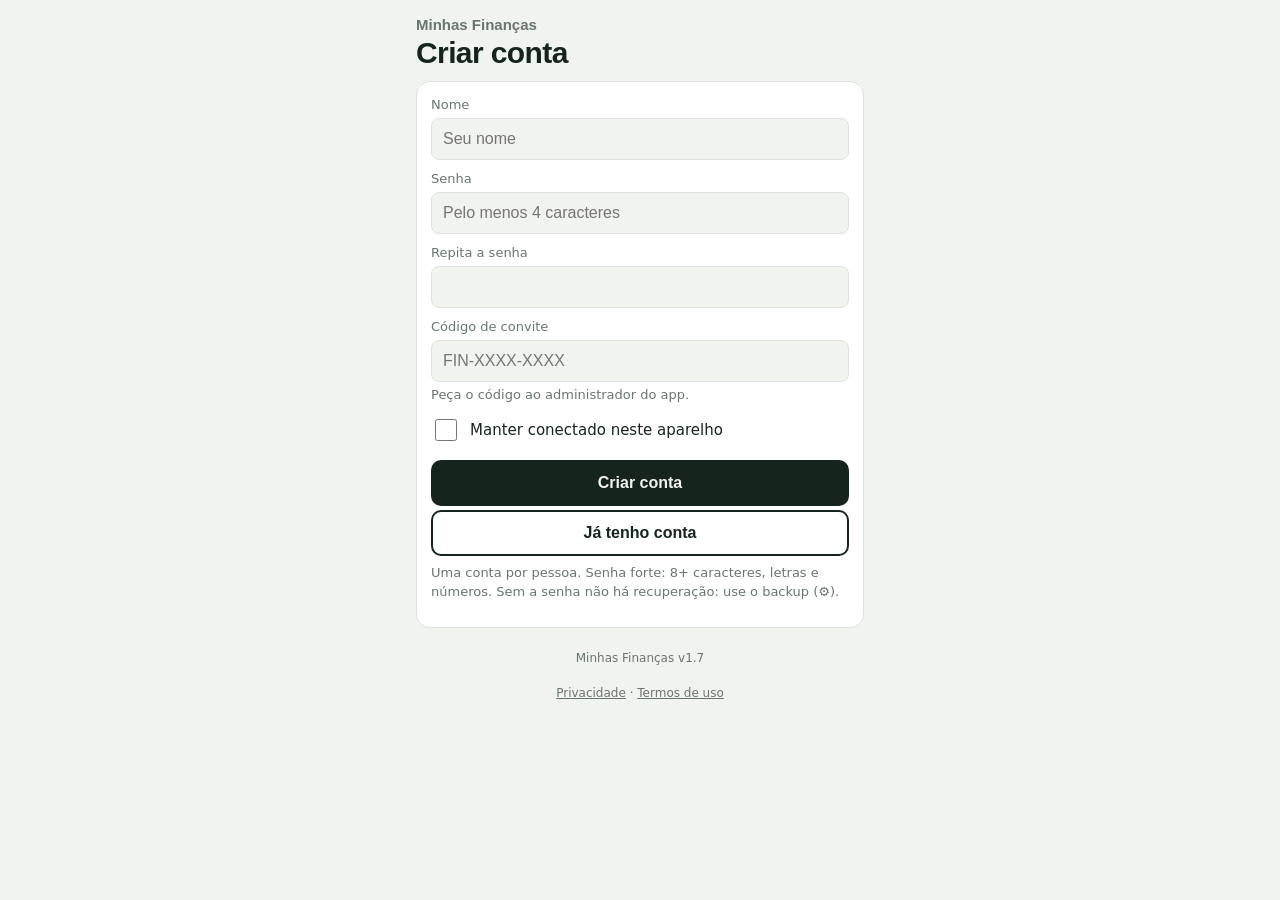
==== commit e76f115d: "v1.7: cartão no crédito (cada compra sai do limite do cartão escolhido) e painel com o disponível de" ====
--- a/index.html
+++ b/index.html
@@ -2,8 +2,8 @@
 <html lang="pt-BR">
 <head>
 <meta charset="utf-8">
-<meta name="app-versao" content="v1.6">
-<meta http-equiv="Content-Security-Policy" content="default-src 'none'; script-src 'self' 'sha256-2mIuvmWd42KYbuBI6RzSqdmKPcouCtnYpSH7JdPOXpA=' 'sha256-KeiBZfb0hcIgMOsjxEnVkH2WiT1kyxoG8MZeW/5Yo9A='; style-src 'unsafe-inline'; font-src 'self'; img-src 'self' data: blob:; connect-src 'self' https://api.bcb.gov.br https://ezivqczibtsqqqzpzcdh.supabase.co; manifest-src 'self'; worker-src 'self'; base-uri 'none'; form-action 'none'">
+<meta name="app-versao" content="v1.7">
+<meta http-equiv="Content-Security-Policy" content="default-src 'none'; script-src 'self' 'sha256-2mIuvmWd42KYbuBI6RzSqdmKPcouCtnYpSH7JdPOXpA=' 'sha256-5j/M47J4GPX3xGGKojsbV10GwXsQorWK7VknLGIixSw='; style-src 'unsafe-inline'; font-src 'self'; img-src 'self' data: blob:; connect-src 'self' https://api.bcb.gov.br https://ezivqczibtsqqqzpzcdh.supabase.co; manifest-src 'self'; worker-src 'self'; base-uri 'none'; form-action 'none'">
 <meta name="referrer" content="no-referrer">
 <meta name="viewport" content="width=device-width, initial-scale=1, viewport-fit=cover">
 <title>Minhas Finanças</title>
@@ -441,6 +441,9 @@
 .errit{font-size:12px;margin:6px 0;padding:6px 8px;background:var(--bg);border-radius:6px;word-break:break-word}#cascod{font:700 15px ui-monospace,monospace;white-space:nowrap}
 .consd{margin-bottom:12px}
 #relDoc table.rt{font-size:11px}#relDoc .rt th,#relDoc .rt td{padding:3px 2px}@media(max-width:400px){#relDoc table.rt{font-size:10px}#relDoc .rt td.n,#relDoc .rt th.n{white-space:normal}}
+
+.cardsbox{background:var(--card);border:1px solid var(--line);border-radius:14px;padding:10px 14px;margin:0 0 12px;display:grid;gap:6px}
+.cardl{font:600 14px 'DM Sans',sans-serif;color:var(--ink)}
 </style>
 </head>
 <body>
@@ -617,6 +620,7 @@
 </div>
 <div class="gauge-dots" aria-hidden="true"><i class="active"></i><i></i></div>
 </section>
+<div id="cardsBox" class="cardsbox" hidden></div>
 
 <p class="prev" id="prev" hidden></p>
 <section class="ult" id="ultimos"><div class="ulth"><h2>Últimos lançamentos</h2><button type="button" class="linkb" id="ultver">Ver todos</button></div><div id="ultl"></div></section>
@@ -753,6 +757,7 @@
 <label for="ed" style="margin-top:0">Descrição</label><input id="ed" autocomplete="off">
 <div class="row2"><div><label for="ev">Valor (R$)</label><input id="ev" inputmode="decimal" autocomplete="off"></div><div><label for="edt">Data</label><input id="edt" type="date"></div></div>
 <div class="row2"><div><label for="eh">Hora</label><input id="eh" type="time"></div><div><label for="ep">Pagamento</label><select id="ep"></select></div></div>
+<div id="ecw2" hidden><label for="ecard">Cartão de crédito</label><select id="ecard"></select></div>
 <div id="epw" hidden><label for="epar">Parcelas no crédito</label><select id="epar"></select><p class="hint" id="eparn" style="margin:6px 0 0"></p></div>
 <label>Tipo</label><div class="tipos" id="etipo"></div>
 <div id="ecw" hidden><label for="ecat">Categoria</label><select id="ecat"></select><input id="ecatn" placeholder="Nome da nova categoria" autocomplete="off" maxlength="24" hidden style="margin-top:6px"></div>
@@ -800,7 +805,7 @@
 var EMQUADRO=(window.top!==window.self);
 if(EMQUADRO){var ov=document.createElement('div');ov.setAttribute('style','position:fixed;inset:0;z-index:99999;background:#fff;color:#16301f;display:flex;align-items:center;justify-content:center;padding:24px;text-align:center;font:16px/1.5 sans-serif');ov.textContent='Por segurança, o app não abre dentro de outra página. Abra direto pelo endereço do site: guilherme3co.github.io/financeiro';document.body.appendChild(ov)}
 var KDF_IT=600000,LOCK_MS=5*60*1000;
-var VERSAO='v1.6';
+var VERSAO='v1.7';
 var PARAMS=(function(){var o={mic:false,txt:'',share:false,aviso:false,convite:''};try{var q=new URLSearchParams(location.search);o.mic=q.get('mic')==='1';o.share=q.get('share')==='1';o.aviso=q.get('aviso')==='1';var cv=String(q.get('convite')||'').toUpperCase().replace(/[^A-Z0-9]/g,'');if(cv.length===11&&cv.indexOf('FIN')===0)cv=cv.slice(3);if(/^[2-9A-HJ-NP-Z]{8}$/.test(cv))o.convite='FIN-'+cv.slice(0,4)+'-'+cv.slice(4);o.txt=[q.get('title'),q.get('text'),q.get('url')].filter(Boolean).join('\n').slice(0,3000);if(o.mic||o.txt||o.share||o.aviso||q.get('convite'))history.replaceState(null,'',location.pathname)}catch(e){}return o})();
 var COR={rec:{n:'Entrada',v:'--rec'},uti:{n:'Útil',v:'--uti'},des:{n:'Desnecessário',v:'--des'},gua:{n:'Guardado',v:'--gua'},sem:{n:'Sem categoria',v:'--sem'}};
 var st=null,uid=null,KEYC=null,users=[],wq=Promise.resolve();
@@ -809,7 +814,7 @@
 function migra(o){if(!Array.isArray(o.contas)||!o.contas.length)o.contas=[{id:1,nome:'Banco Inter',saldo:o.start}];
 o.contas.forEach(function(c,k){c.id=c.id||k+1;c.nome=String(c.nome||'Conta '+(k+1));c.saldo=Number(c.saldo)||0;c.cred=Number(c.cred)||0});
 o.lim=(o.lim&&o.lim.y>o.lim.r&&o.lim.r>=0)?{y:Number(o.lim.y),r:Number(o.lim.r)}:{y:400,r:100};
-if(!Array.isArray(o.dividas))o.dividas=[];o.dividas=o.dividas.map(function(d,k){var n=Math.max(0,Math.min(360,parseInt(d.n)||0));return{id:d.id||Date.now()+k,nome:String(d.nome||'Dívida'),valor:Number(d.valor)||0,pago:!!d.pago,n:n,total:Number(d.total)||0,pagas:Math.max(0,Math.min(n,parseInt(d.pagas)||0)),ult:/^\d{4}-\d{2}$/.test(d.ult)?d.ult:'',dia:(parseInt(d.dia,10)>=1&&parseInt(d.dia,10)<=31)?parseInt(d.dia,10):0}});o.salario=Number(o.salario)||0;
+if(!Array.isArray(o.dividas))o.dividas=[];o.dividas=o.dividas.map(function(d,k){var n=Math.max(0,Math.min(360,parseInt(d.n)||0));return{id:d.id||Date.now()+k,nome:String(d.nome||'Dívida'),valor:Number(d.valor)||0,pago:!!d.pago,pm:String(d.pm||''),n:n,total:Number(d.total)||0,pagas:Math.max(0,Math.min(n,parseInt(d.pagas)||0)),ult:/^\d{4}-\d{2}$/.test(d.ult)?d.ult:'',dia:(parseInt(d.dia,10)>=1&&parseInt(d.dia,10)<=31)?parseInt(d.dia,10):0}});o.salario=Number(o.salario)||0;
 if(!o.cons||typeof o.cons!=='object')o.cons={};o.cons={extra:(Number(o.cons.extra)>=0&&o.cons.extra!==null&&o.cons.extra!=='')?Number(o.cons.extra):null,limDes:Number(o.cons.limDes)>0?Number(o.cons.limDes):null,simPct:[25,50,75,100].indexOf(Number(o.cons.simPct))>=0?Number(o.cons.simPct):50,simMeta:Number(o.cons.simMeta)>0?Number(o.cons.simMeta):1000};
 if(!Array.isArray(o.arquivo))o.arquivo=[];o.gAnt=Number(o.gAnt)||0;
 if(!o.sep){var tg0=0;(o.items||[]).forEach(function(i){if(!i.ent&&(i.cor==='gua'||i.cor==='mid'))tg0+=Number(i.val)||0});if(tg0>0)o.contas[0].saldo=Math.round((Number(o.contas[0].saldo)+tg0)*100)/100;o.sep=1}
@@ -856,6 +861,11 @@
 function somaFat(a){return r2((a||[]).reduce(function(x,f){return x+(Number(f.val)||0)},0))}
 function guaLiq(){var x=0;st.items.forEach(function(i){if(!i.ent&&i.cor==='gua')x+=i.ret?-i.val:i.val});return r2(x)}
 function limAtual(){var x=somaCred(st);st.items.forEach(function(i){if(pagCred(i))x-=i.val});return r2(x+somaFat(st.faturas)-parcFuturo())}
+/* cada conta com limite é um cartão; compra no crédito sem cartão usa o primeiro */
+function cartoes(){return st.contas.filter(function(c){return Number(c.cred)>0})}
+function cartaoDe(i){return i.cartao||((cartoes()[0])||{}).nome||''}
+function usoCartao(c,lista){var x=0;(lista||st.items).forEach(function(i){if(pagCred(i)&&cartaoDe(i)===c.nome)x+=(Number(i.val)||0)});return r2(x)}
+function renderCartoes(){var B=$('cardsBox');if(!B)return;var cs=cartoes();B.hidden=!cs.length;B.innerHTML='';cs.forEach(function(c){var u=usoCartao(c),d=r2((Number(c.cred)||0)-u);var r=document.createElement('div');r.className='cardl';r.textContent='💳 '+c.nome+': disponível '+brl(d)+' de '+brl(Number(c.cred))+(u>0?' · usado '+brl(u):'');if(d<0)r.style.color='var(--neg)';B.appendChild(r)})}
 function temLimite(){return st.contas.some(function(c){return Number(c.cred)})||st.items.some(pagCred)||(st.faturas||[]).length>0||(st.parcelas||[]).length>0}
 function faturaView(){return(st.faturas||[]).map(function(f){return{id:f.id,d:f.d,t:f.t,desc:'Fatura paga',val:f.val,pay:'Fatura',cor:'fat',ent:false,fat:true}})}
 function kor(i){return i.fat?{n:'Fatura',v:'--mute'}:i.ent?COR.rec:(COR[i.cor]||COR.sem)}
@@ -958,12 +968,12 @@
 if(geraParcelas())save();
 var saldo=st.start,g={rec:0,uti:0,des:0,gua:0,sem:0},tg=0,tgua=0,gd=0,dv=0;
 st.items.forEach(function(i){if(i.ent){g.rec+=i.val;saldo+=i.val}else if(i.cor==='gua'){if(i.ret){tgua-=i.val;if(i.dev){saldo+=i.val;dv+=i.val}}else{g.gua+=i.val;tgua+=i.val}}else{g[i.cor]+=i.val;tg+=i.val;if(!pagCred(i)){saldo-=i.val;gd+=i.val}}});
-var ft=somaFat(st.faturas);saldo-=ft;gd+=ft;
+var ft=somaFat(st.faturas);saldo-=ft;gd+=ft;var dd=dvDesc();saldo-=dd;gd+=dd;
 saldo=Math.round(saldo*100)/100;TOPO=st.start+g.rec+dv;
 var el=$('saldo');el.textContent=brl(saldo);el.className='saldo'+(saldo<0?' neg':'');
 $('gasto').textContent=brl(tg);
 ring(saldo,gd,0,TOPO);
-var tl=temLimite();$('limc').hidden=!tl;$('fatbtn').hidden=!tl;if(tl){var la=limAtual();$('limc').textContent='Limite '+brl(la);$('limc').style.color=la<0?'var(--neg)':''}
+try{renderCartoes()}catch(e){}var tl=temLimite();$('limc').hidden=!tl;$('fatbtn').hidden=!tl;if(tl){var la=limAtual();$('limc').textContent='Limite '+brl(la);$('limc').style.color=la<0?'var(--neg)':''}
 var nc=st.contas.length;$('entradasTotal').textContent=brl(g.rec);$('guardadoTotal').textContent=brl(tgua+(st.gAnt||0));
 atalhos();renderUlt();renderPrev();try{renderVenc()}catch(e){}try{patriGuarda()}catch(e){}if($('pgx').className.indexOf('on')>=0)try{renderIntel()}catch(e){}
 var gastos=st.items.filter(function(i){return !i.ent&&i.cor!=='gua'}),recs=st.items.filter(function(i){return i.ent}),guar=st.items.filter(function(i){return !i.ent&&i.cor==='gua'});
@@ -1186,13 +1196,15 @@
 function ehPar(d){return d.n>1&&d.total>0}
 function parcBase(d){return Math.round(d.total/d.n*100)/100}
 function parcVal(d,k){return k>=d.n?Math.round((d.total-parcBase(d)*(d.n-1))*100)/100:parcBase(d)}
-function dvPago(d){return ehPar(d)?d.ult===mesAt():!!d.pago}
+function dvPago(d){return ehPar(d)?d.ult===mesAt():!!d.pago&&d.pm===mesAt()}
 function dvAtivo(d){return ehPar(d)?(d.pagas<d.n||d.ult===mesAt()):true}
 function dvIdx(d){return Math.min(Math.max(dvPago(d)?d.pagas:d.pagas+1,1),d.n)}
 function dvValor(d){return ehPar(d)?parcVal(d,dvIdx(d)):d.valor}
 function dvRest(d){var pg=d.pagas>=d.n?d.total:parcBase(d)*d.pagas;return Math.max(0,Math.round((d.total-pg)*100)/100)}
 function dvInfo(d){if(!ehPar(d))return 'Fixa · todo mês';var b='Parcela '+dvIdx(d)+' de '+d.n+' · ';return b+(dvPago(d)?(d.pagas>=d.n?'última parcela paga, quitada!':'paga neste mês · faltam '+brl(dvRest(d))):'faltam '+brl(dvRest(d))+' no total')}
-function dvMarca(d,on){if(ehPar(d)){if(on&&d.ult!==mesAt()&&d.pagas<d.n){d.pagas++;d.ult=mesAt()}else if(!on&&d.ult===mesAt()){d.pagas=Math.max(0,d.pagas-1);d.ult=''}}else d.pago=!!on}
+function dvMarca(d,on){if(ehPar(d)){if(on&&d.ult!==mesAt()&&d.pagas<d.n){d.pagas++;d.ult=mesAt()}else if(!on&&d.ult===mesAt()){d.pagas=Math.max(0,d.pagas-1);d.ult=''}}else{d.pago=!!on;d.pm=on?mesAt():''}}
+/* contas do planejamento já pagas neste mês que ainda NÃO entraram como lançamento (evita contar duas vezes) */
+function dvDesc(){var mm=mesAt(),tot=0;(st.dividas||[]).forEach(function(d){if(!dvAtivo(d)||!dvPago(d))return;var v=dvValor(d);if(!(v>0))return;var nd=normT(d.nome);var ja=nd.length>=3&&st.items.some(function(i){return !i.ent&&i.cor!=='gua'&&String(i.d).slice(0,7)===mm&&Math.abs((Number(i.val)||0)-v)<0.005&&normT(i.desc).indexOf(nd)>=0});if(!ja)tot+=v});return r2(tot)}
 function normT(t){return String(t||'').toLowerCase().normalize('NFD').replace(/[\u0300-\u036f]/g,'').trim()}
 function ligaDivida(it){if(it.ent||it.cor==='gua')return null;var nd=normT(it.desc),best=null;if(!nd)return null;
 (st.dividas||[]).forEach(function(d){if(!dvAtivo(d)||dvPago(d))return;var dn=normT(d.nome);if(dn.length<3)return;if(nd.indexOf(dn)>=0||(nd.length>=4&&dn.indexOf(nd)>=0)){var vd=dvValor(d),pal=/parcel|presta|pagamento|mensalidade|fatura|boleto|conta/.test(nd),perto=Math.abs((Number(it.val)||0)-vd)<=Math.max(1,vd*0.1);if(!(pal||perto))return;if(!best||dn.length>normT(best.nome).length)best=d}});
@@ -1230,7 +1242,7 @@
 else box.appendChild(el_('p','pl-tip','Nenhuma dívida cadastrada. Adicione abaixo para calcular a sobra.'))}
 function linhaDivida(d,par){var w=$('dividas'),r=document.createElement('div');r.className='crow dv4';var p=!!(par||(d&&ehPar(d)));
 r.innerHTML='<input class="cn" aria-label="Nome da dívida" placeholder="'+(p?'Ex.: Celular':'Ex.: Aluguel')+'" autocomplete="off"><input class="cs" aria-label="'+(p?'Valor total':'Valor mensal')+'" inputmode="decimal" placeholder="'+(p?'Total (R$)':'0,00')+'" autocomplete="off"><button type="button" class="x" aria-label="Remover da lista" title="Quitada: remover da lista">×</button>';
-r.children[0].value=d?d.nome:'';r.children[1].value=d?fmt2(p?d.total:d.valor):'';r._id=d?d.id:nid();r._pago=d?d.pago:false;r._ult=d?(d.ult||''):'';r._par=p;
+r.children[0].value=d?d.nome:'';r.children[1].value=d?fmt2(p?d.total:d.valor):'';r._id=d?d.id:nid();r._pago=d?d.pago:false;r._pm=d?(d.pm||''):'';r._ult=d?(d.ult||''):'';r._par=p;
 r.querySelector('.x').onclick=function(){r.remove()};
 var cd=document.createElement('input');cd.className='cd';cd.inputMode='numeric';cd.placeholder='Dia';cd.autocomplete='off';cd.maxLength=2;cd.setAttribute('aria-label','Dia do vencimento');cd.title='Dia do vencimento (opcional)';cd.value=d&&d.dia?String(d.dia):'';r.insertBefore(cd,r.children[2]);
 r.children[1].onblur=function(){var v=lerReais(this.value);if(v>=0)this.value=fmt2(v)};
@@ -1248,7 +1260,7 @@
 Array.prototype.forEach.call($('dividas').children,function(r){var nome=(r.children[0].value||'').trim(),vs=r.children[1].value.trim(),dia=parseInt((r.querySelector('.cd')||{}).value,10);dia=(dia>=1&&dia<=31)?dia:0;if(!nome&&!vs)return;var v=lerReais(vs);if(!(v>=0)){ok=false;bad='Confira os valores das dívidas: digite algo como 450,00.';return}
  if(r._par){var n=parseInt(r.querySelector('.np').value,10),pg=parseInt(r.querySelector('.pp').value||'0',10);if(!(v>0&&n>=2&&n<=360&&pg>=0&&pg<=n)){ok=false;bad='Confira a dívida parcelada “'+(nome||'sem nome')+'”: total maior que zero, 2 ou mais parcelas e parcelas pagas entre 0 e o total de parcelas.';return}
   var t=Math.round(v*100)/100;arr.push({id:r._id,nome:nome||'Dívida',valor:Math.round(t/n*100)/100,pago:false,n:n,total:t,pagas:pg,ult:pg===0?'':r._ult,dia:dia})}
- else arr.push({id:r._id,nome:nome||'Dívida',valor:Math.round(v*100)/100,pago:r._pago,n:0,total:0,pagas:0,ult:'',dia:dia})});
+ else arr.push({id:r._id,nome:nome||'Dívida',valor:Math.round(v*100)/100,pago:r._pago,pm:r._pm,n:0,total:0,pagas:0,ult:'',dia:dia})});
 if(!ok){m.textContent=bad;return}
 st.salario=Math.round(sal*100)/100;st.dividas=arr;save();render();desenhaDiv();
 var tot=arr.filter(dvAtivo).reduce(function(a,d){return a+dvValor(d)},0);m.textContent='Salvo. Dívidas do mês: '+brl(tot)+(st.salario>0?' · sobra '+brl(st.salario-tot):'')+'.'};
@@ -1411,12 +1423,12 @@
 function parcData(p,k){return p.v2?addMes(p.d0,k):addMes(p.d0,k-1)}
 function parcFuturo(){var f=0;(st.parcelas||[]).forEach(function(p){if(!p.v2)return;for(var k=p.k;k<=p.n;k++)f+=cpVal(p,k)});return r2(f)}
 function parcRec(id){return(st.parcelas||[]).filter(function(p){return p.id===id})[0]}
-function novaParc(it,n){n=Math.max(2,Math.min(60,n|0));aplicaMem(it);var p={id:it.id,desc:it.desc,tot:r2(it.val),n:n,k:1,d0:it.d,t:it.t||'',cor:(it.cor==='uti'||it.cor==='des')?it.cor:'sem',v2:1};if(it.cat)p.cat=it.cat;if(it.txid)p.txid=it.txid;if(it.doc)p.doc=it.doc;st.parcelas.push(p);if(p.cor!=='sem')aprende({desc:p.desc,cor:p.cor,cat:p.cat,doc:p.doc});save();return p}
+function novaParc(it,n){n=Math.max(2,Math.min(60,n|0));aplicaMem(it);var p={id:it.id,desc:it.desc,tot:r2(it.val),n:n,k:1,d0:it.d,t:it.t||'',cor:(it.cor==='uti'||it.cor==='des')?it.cor:'sem',v2:1};if(it.cat)p.cat=it.cat;if(it.txid)p.txid=it.txid;if(it.doc)p.doc=it.doc;if(it.cartao)p.cartao=it.cartao;st.parcelas.push(p);if(p.cor!=='sem')aprende({desc:p.desc,cor:p.cor,cat:p.cat,doc:p.doc});save();return p}
 function txtParc(p){var d=parcData(p,1),q=d.split('-');return p.desc+' · '+p.n+'x de '+brl(cpVal(p,1))+' · 1ª em '+MESES[(+q[1])-1].toLowerCase()+(p.cor!=='sem'?' · '+COR[p.cor].n:'')+(p.cat&&catOk(p.cat)?' · '+catNome(p.cat):'')}
 function avisoParc(p,pre){render();toast((pre||'Compra parcelada: ')+txtParc(p)+'. Limite já reservado; as parcelas entram sozinhas.',p.id,function(){cancelaParc(p.id);save()},p.cor==='sem'?p.id:null)}
 function mkParc(it,n){n=Math.max(2,Math.min(60,n|0));var p={id:it.id,desc:it.desc,tot:it.val,n:n,k:2,d0:it.d,cor:it.cor};it.val=cpVal(p,1);it.desc=it.desc+' (1/'+n+')';it.pc=p.id;st.parcelas.push(p);return p}
 function cancelaParc(id){st.parcelas=st.parcelas.filter(function(p){return p.id!==id})}
-function geraParcelas(){var h=hoje(),ch=false;st.parcelas=st.parcelas.filter(function(p){while(p.k<=p.n){var d=parcData(p,p.k);if(d>h)break;var id=Date.parse(d+'T08:00:00')+p.k;while(acha(id))id++;var it={id:id,d:d,t:'',desc:p.desc+' ('+p.k+'/'+p.n+')',val:cpVal(p,p.k),pay:'Crédito',cor:p.cor,ent:false,pc:p.id};if(p.cat)it.cat=p.cat;st.items.push(it);p.k++;ch=true}return p.k<=p.n});return ch}
+function geraParcelas(){var h=hoje(),ch=false;st.parcelas=st.parcelas.filter(function(p){while(p.k<=p.n){var d=parcData(p,p.k);if(d>h)break;var id=Date.parse(d+'T08:00:00')+p.k;while(acha(id))id++;var it={id:id,d:d,t:'',desc:p.desc+' ('+p.k+'/'+p.n+')',val:cpVal(p,p.k),pay:'Crédito',cor:p.cor,ent:false,pc:p.id,cartao:p.cartao};if(p.cat)it.cat=p.cat;st.items.push(it);p.k++;ch=true}return p.k<=p.n});return ch}
 function parcN(){return $('epw').hidden?1:Math.max(1,parseInt($('epar').value)||1)}
 function parcSet(n){var sl=$('epar');n=String(n||1);if(!Array.prototype.some.call(sl.options,function(o){return o.value===n})){var o=document.createElement('option');o.value=n;o.textContent=n+'x';sl.appendChild(o)}sl.value=n}
 function parcUI(){var on=novoMode&&$('ep').value==='Crédito'&&editTipo!=='rec'&&editTipo!=='gua';$('epw').hidden=!on;if(!on){$('epar').value='1';return}
@@ -1586,6 +1598,8 @@
 /* ---------- editar lançamento ---------- */
 var editId=null,editTipo=null,FORMAS=['Pix','Débito','Crédito','Dinheiro','Transferência','Boleto','Cartão','Não informada'];
 function acha(id){return st.items.filter(function(z){return z.id===id})[0]}
+function cartaoUI(pre){var on=$('ep').value==='Crédito'&&editTipo!=='rec'&&editTipo!=='gua'&&cartoes().length>0;$('ecw2').hidden=!on;if(!on)return;var w=$('ecard'),cur=pre||w.value;w.innerHTML='';cartoes().forEach(function(c){var o=document.createElement('option');o.value=o.textContent=c.nome;w.appendChild(o)});w.value=cartoes().some(function(c){return c.nome===cur})?cur:cartaoDe({})}
+$('ep').addEventListener('change',function(){cartaoUI('')});
 function desenhaTipos(){var w=$('etipo');w.innerHTML='';
 ['rec','uti','des','gua','sem'].forEach(function(k){var b=document.createElement('button');b.type='button';b.className='cat'+(editTipo===k?' sel':'');b.setAttribute('aria-pressed',editTipo===k?'true':'false');
 b.innerHTML='<i class="dot"></i><span></span>';b.firstChild.style.background='var('+COR[k].v+')';b.lastChild.textContent=COR[k].n;
@@ -1601,12 +1615,12 @@
 function abreEdicao(id){var i=acha(id);if(!i)return;novoMode=false;$('etit').textContent='Editar lançamento';$('esalva').textContent='Salvar alterações';$('eapaga').hidden=false;editId=id;editTipo=i.ent?'rec':i.cor;
 $('ed').value=i.desc;$('ev').value=fmt2(i.val);$('edt').value=i.d;$('eh').value=i.t||'';
 var sel=$('ep');sel.innerHTML='';(FORMAS.indexOf(i.pay)<0?FORMAS.concat([i.pay]):FORMAS).forEach(function(f){var o=document.createElement('option');o.value=o.textContent=f;sel.appendChild(o)});sel.value=i.pay;
-desenhaCatSel(i.cat);desenhaTipos();desenhaWg(i);$('emsg').textContent='';eArm=false;$('eapaga').textContent='Apagar lançamento';$('edit').hidden=false;setTimeout(function(){tour('sheet')},350)}
+desenhaCatSel(i.cat);desenhaTipos();cartaoUI(i.cartao||'');desenhaWg(i);$('emsg').textContent='';eArm=false;$('eapaga').textContent='Apagar lançamento';$('edit').hidden=false;setTimeout(function(){tour('sheet')},350)}
 var COMP={fonte:'',txid:'',av:[],sig:''};
 function abreNovo(r){fechaLanc();COMP={fonte:'',txid:'',av:[],sig:''};novoMode=true;editId=null;editTipo=r.tipo||null;var mr=(!r.ent&&!r.tipo)?memRegra(r.desc||'',r.doc):null;if(mr&&(mr.cor==='uti'||mr.cor==='des'))editTipo=mr.cor;desenhaCatSel(r.cat||(mr&&mr.cat)||catSemente(r.desc||''));$('etit').textContent='Confirmar lançamento';$('esalva').textContent='Salvar lançamento';$('eapaga').hidden=true;
 $('ed').value=r.desc||'';$('ev').value=r.val>0?fmt2(r.val):'';$('edt').value=r.d||hoje();$('eh').value=r.t||hora();parcSet(r.parc>1?r.parc:1);
 var sel=$('ep');sel.innerHTML='';(FORMAS.indexOf(r.pay)<0?FORMAS.concat([r.pay]):FORMAS).forEach(function(f){var o=document.createElement('option');o.value=o.textContent=f;sel.appendChild(o)});sel.value=r.pay;
-desenhaTipos();desenhaWg({lug:r.lug||''});$('emsg').textContent=r.val>0?'':'Não entendi o valor. Digite no campo Valor.';$('edit').hidden=false;setTimeout(function(){tour('sheet')},350)}
+desenhaTipos();cartaoUI('');desenhaWg({lug:r.lug||''});$('emsg').textContent=r.val>0?'':'Não entendi o valor. Digite no campo Valor.';$('edit').hidden=false;setTimeout(function(){tour('sheet')},350)}
 function fechaEdicao(){if(novoMode){limpaCampo(fr);fr.blur()}$('edit').hidden=true;editId=null;novoMode=false}
 var eArm=false,eTm=null;
 $('ecancela').onclick=fechaEdicao;
@@ -1618,7 +1632,7 @@
  if(!(v0>0)){m0.textContent='Digite um valor maior que zero, por exemplo 12,50.';return}
  if(!d0){m0.textContent='Escolha a data.';return}
  if(!editTipo){m0.textContent='Escolha o tipo: Entrada, Útil, Desnecessário, Guardado ou Sem categoria.';return}
- var ent0=(editTipo==='rec'),it0={id:Date.now(),d:d0,t:$('eh').value||hora(),desc:($('ed').value||'').trim()||(ent0?'Entrada':'Gasto'),val:Math.round(v0*100)/100,pay:$('ep').value,cor:editTipo,ent:ent0};
+ var ent0=(editTipo==='rec'),it0={id:Date.now(),d:d0,t:$('eh').value||hora(),desc:($('ed').value||'').trim()||(ent0?'Entrada':'Gasto'),val:Math.round(v0*100)/100,pay:$('ep').value,cor:editTipo,ent:ent0};if(it0.pay==='Crédito'&&!$('ecw2').hidden&&$('ecard').value)it0.cartao=$('ecard').value;
  if(editTipo==='gua'){var w0=lerWg();if(w0.lug)it0.lug=w0.lug;if(w0.obj)it0.obj=w0.obj}else if(!ent0){var c0=lerCat();if(c0)it0.cat=c0}
  if(COMP.fonte){if(COMP.txid)it0.txid=COMP.txid;if(COMP.doc)it0.doc=COMP.doc;var av0=(COMP.fonte==='ocr'?COMP.av.slice():[]),dp0=compDup({val:it0.val,d:it0.d,t:it0.t,ent:it0.ent,txid:COMP.txid});if(dp0)av0.push(dp0);
   var sg0=av0.join('|');if(av0.length&&COMP.sig!==sg0){COMP.sig=sg0;m0.textContent='Revise: '+av0.join(' ')+' Toque em Salvar de novo para confirmar.';return}}
@@ -1627,7 +1641,7 @@
 var v=lerReais($('ev').value),d=$('edt').value,m=$('emsg');
 if(!(v>0)){m.textContent='Digite um valor maior que zero, por exemplo 12,50.';return}
 if(!d){m.textContent='Escolha a data.';return}
-i.desc=($('ed').value||'').trim()||(editTipo==='rec'?'Entrada':'Gasto');i.val=Math.round(v*100)/100;i.d=d;i.t=$('eh').value||i.t||'';i.pay=$('ep').value;i.ent=(editTipo==='rec');i.cor=editTipo;
+i.desc=($('ed').value||'').trim()||(editTipo==='rec'?'Entrada':'Gasto');i.val=Math.round(v*100)/100;i.d=d;i.t=$('eh').value||i.t||'';i.pay=$('ep').value;if(i.pay==='Crédito'&&!$('ecw2').hidden&&$('ecard').value)i.cartao=$('ecard').value;else delete i.cartao;i.ent=(editTipo==='rec');i.cor=editTipo;
 if(editTipo==='gua'){var w1=lerWg();if(w1.lug)i.lug=w1.lug;else delete i.lug;if(w1.obj)i.obj=w1.obj;else delete i.obj;delete i.cat}else{delete i.lug;delete i.obj;delete i.ret;delete i.dev;if(i.ent)delete i.cat;else{var c1=lerCat();if(c1)i.cat=c1;else delete i.cat;if(i.cor!=='sem'||i.cat)aprende(i)}}
 save();render();fechaEdicao();toast('Lançamento atualizado')};
 $('eapaga').onclick=function(){var b=this;if(!eArm){eArm=true;b.textContent='Toque de novo para apagar';eTm=setTimeout(function(){eArm=false;b.textContent='Apagar lançamento'},3500);return}
@@ -1843,7 +1857,7 @@
 /* ---------- fechar o mês ---------- */
 var MESES=['Janeiro','Fevereiro','Março','Abril','Maio','Junho','Julho','Agosto','Setembro','Outubro','Novembro','Dezembro'];
 function totaisMes(){var g={rec:0,gasto:0,gua:0,ret:0};st.items.forEach(function(i){if(i.ent)g.rec+=i.val;else if(i.cor==='gua'){if(i.ret)g.ret+=i.val;else g.gua+=i.val}else g.gasto+=i.val});return g}
-function saldoAtual(){var s=st.start;st.items.forEach(function(i){if(i.ent)s+=i.val;else if(i.cor==='gua'){if(i.ret&&i.dev)s+=i.val}else if(!pagCred(i))s-=i.val});s-=somaFat(st.faturas);return Math.round(s*100)/100}
+function saldoAtual(){var s=st.start;st.items.forEach(function(i){if(i.ent)s+=i.val;else if(i.cor==='gua'){if(i.ret&&i.dev)s+=i.val}else if(!pagCred(i))s-=i.val});s-=somaFat(st.faturas);s-=dvDesc();return Math.round(s*100)/100}
 function rotuloMes(){var ds=st.items.map(function(i){return i.d}).filter(Boolean).sort(),d=ds.length?ds[ds.length-1]:hoje(),p=d.split('-');return MESES[(+p[1])-1]+'/'+p[0]}
 var rArm=false,rTm=null;
 /* fecha um mês: tira da lista os lançamentos daquele mês e leva o saldo para o mês seguinte */
@@ -1852,7 +1866,7 @@
 var p=mk.split('-'),rot=MESES[(+p[1])-1]+'/'+p[0],a=(st.arquivo||[]).filter(function(x){return x.mes===mk})[0];
 if(a){a.items=(a.items||[]).concat(its);a.faturas=(a.faturas||[]).concat(fts);a.rec=r2(a.rec+g.rec);a.gasto=r2(a.gasto+g.gasto);a.gua=r2(a.gua+g.gua);a.fim=r2(a.fim+ds);var ix=st.arquivo.indexOf(a);st.arquivo.slice(ix+1).forEach(function(x){x.ini=r2(x.ini+ds);x.fim=r2(x.fim+ds)})}
 else{a={id:nid(),mes:mk,plano:planoSnap(),rotulo:rot,fechadoEm:hoje(),ini:st.start,fim:r2(st.start+ds),rec:r2(g.rec),gasto:r2(g.gasto),gua:r2(g.gua),items:its,prevContas:JSON.parse(JSON.stringify(st.contas)),prevGAnt:st.gAnt||0,faturas:fts,auto:1};st.arquivo.push(a);st.dividas.forEach(function(d){d.pago=false})}
-st.gAnt=r2((st.gAnt||0)+g.gua-g.ret);st.contas[0].saldo=r2(st.contas[0].saldo+ds);st.contas[0].cred=r2((Number(st.contas[0].cred)||0)+dl);st.start=somaContas(st);
+st.gAnt=r2((st.gAnt||0)+g.gua-g.ret);st.contas[0].saldo=r2(st.contas[0].saldo+ds);if(cartoes().length)st.contas.forEach(function(c){if(Number(c.cred)>0)c.cred=r2((Number(c.cred)||0)-usoCartao(c,its))});else st.contas[0].cred=r2((Number(st.contas[0].cred)||0)+dl);st.start=somaContas(st);
 st.items=st.items.filter(function(i){return its.indexOf(i)<0});st.faturas=(st.faturas||[]).filter(function(f){return fts.indexOf(f)<0});return{a:a,rec:r2(g.rec),gasto:r2(g.gasto),gua:r2(g.gua),nova:!a.auto||a.items.length===its.length}}
 function mesesPend(){var mp=mesAt(),m={};st.items.forEach(function(i){var k=String(i.d).slice(0,7);if(/^\d{4}-\d{2}$/.test(k)&&k<mp)m[k]=1});(st.faturas||[]).forEach(function(f){var k=String(f.d).slice(0,7);if(/^\d{4}-\d{2}$/.test(k)&&k<mp)m[k]=1});return Object.keys(m).sort()}
 function fechaAuto(manual){if(!st)return null;if(!manual&&st.fechaPausa===mesAt())return null;var ks=mesesPend();if(!ks.length)return null;var out=[];ks.forEach(function(k){var r=fechaMesK(k);if(r)out.push(r)});if(!out.length)return null;if(manual)delete st.fechaPausa;save();return out}
@@ -1895,7 +1909,7 @@
  try{localStorage.setItem(tk,nova+'|'+Date.now());localStorage.setItem('financas-atualizado',nova)}catch(e){}
  if(st)save();setTimeout(atualizaApp,1200)}
 function avisoAtualizado(){var v='';try{v=localStorage.getItem('financas-atualizado')||''}catch(e){}if(v&&v===VERSAO){try{localStorage.removeItem('financas-atualizado');localStorage.removeItem('financas-tentativa')}catch(e){}}}
-var NOVIDADES={'v1.6':['Investir saiu do app: ficam Planejamento e Guardados.'],'v1.5':['Códigos com formato automático: digite só as letras e números, o FIN- e os traços entram sozinhos.'],'v1.4':['🎤 Botão de falar sempre à mostra, no canto de baixo à esquerda: um toque e já escuta.','Microfone não fica mais preso ouvindo no iPhone.'],'v1.3':['Backup na nuvem até 10 vezes menor (compactado antes de criptografar).','Política de privacidade e termos de uso no app.','Administrador vê o espaço usado no servidor.'],'v1.2':['🔑 Esqueci a senha: crie seu código de recuperação em ⚙ → Conta. Com ele você cria uma senha nova sem perder nada.','Link de convite já abre o app com o código preenchido.','No iPhone, o app avisa para usar pelo ícone da tela inicial.'],'v1.1':['🛡️ Acesso por convite: contas novas precisam de um código do administrador.','Quem fica 30 dias sem usar o app precisa de um código novo.'],'v1.0':['Versão 1.0: app finalizado e revisado.','🔔 Avisos das contas a vencer, mesmo com o app fechado (⚙ → Avisos).','🔒 Checkup de segurança em ⚙ → Segurança e backup.','Erros do app ficam anotados em ⚙ → Conta, prontos para copiar.','O app é testado sozinho todo dia.'],v49:['Novo 👫 Casal: liguem os dois celulares pelo QR Code (⚙ → Casal) e vejam os gastos um do outro. Cada um escolhe o que mostra.','O botão + agora mostra as opções: Lançar, Investir, Casal, Inteligência, Mentor e Histórico.'],v48:['Anel fica vermelho quando o Disponível está negativo.','Trocar a senha do app em ⚙ → Conta.','Nota do mês agora fica em 🧠 Inteligência.','Histórico mais leve e o botão + some ao rolar a tela.','Aviso para ligar a digital quando você fica conectado sem ela.','Letras do app guardadas no próprio celular: abre sem pedir nada ao Google.'],v47:['Nova tela 🧠 Inteligência no botão +: previsão dos próximos meses, auditor de gastos, simulador de compra e seu patrimônio.','Contas com dia de vencimento (em Investir → Planejamento): aviso na tela principal 3 dias antes, com botão Paguei.','Backup na nuvem guarda os últimos 7 dias: dá para restaurar o de ontem.'],v46:['Compra parcelada como na fatura: a 1ª parcela entra no mês seguinte e as outras mês a mês; o Limite já reserva o total no dia da compra, igual ao banco.','Comprovante parcelado (ex.: 3x de R$ 30,00) é lançado sozinho quando as parcelas batem com o total.'],v45:['Comprovante do Nubank (cartão, NuPay) lido como os de Pix: valor, iFood/loja, data, hora, crédito e CNPJ. Compra parcelada abre já com as parcelas.'],v44:['Porquinho no Guardado: no anel da tela principal e no total dos Guardados.'],v43:['Botão + é o menu do app: lançar e abrir Investir, Mentor e Histórico. As abas do topo saíram.','Nova tela Investir: estou pronto para investir, simulador (poupança, CDB, LCI/LCA, Tesouro Selic), onde guardar cada objetivo, análise dos seus guardados, meta do mês e projeção de 10 anos.','Taxas do dia (CDI, Selic, IPCA) buscadas no Banco Central.','Planejamento e Guardados agora ficam dentro de Investir. No anel, deslize para ver o total guardado.','O botão voltar do Android volta para a tela principal.'],v42:['Comprovante mais rápido: a leitura começa assim que o app abre, ainda durante a digital.','Gasto que o app já conhece entra logo depois da primeira leitura da foto.','O leitor de foto fica pronto enquanto o app está aberto, e o app abre mais leve.'],v41:['Botão + em todas as telas: fale, digite, leia a foto ou o PDF do comprovante e use os atalhos dos gastos que você mais repete.','Comprovante de um gasto que o app já conhece entra sozinho, com aviso para desfazer ou editar.','Tela inicial mais limpa: previsão do fim do mês e os últimos lançamentos.','Mentor e Consultoria agora ficam juntos na aba Mentor.','Busca no Histórico: digite “uber” e veja todos os lançamentos e o total.','Objetivos com prazo: o app diz quanto guardar por semana.','O mês fecha sozinho no dia 1 e mostra o resumo.','Configurações organizadas em blocos, tema claro ou escuro e ícones nas categorias.']};
+var NOVIDADES={'v1.7':['Cartão no crédito: cada compra sai do limite do cartão escolhido (Nubank, Inter, C6...). O painel mostra o disponível de cada um.','Contas pagas no Planejamento descontam do disponível.'],'v1.6':['Investir saiu do app: ficam Planejamento e Guardados.'],'v1.5':['Códigos com formato automático: digite só as letras e números, o FIN- e os traços entram sozinhos.'],'v1.4':['🎤 Botão de falar sempre à mostra, no canto de baixo à esquerda: um toque e já escuta.','Microfone não fica mais preso ouvindo no iPhone.'],'v1.3':['Backup na nuvem até 10 vezes menor (compactado antes de criptografar).','Política de privacidade e termos de uso no app.','Administrador vê o espaço usado no servidor.'],'v1.2':['🔑 Esqueci a senha: crie seu código de recuperação em ⚙ → Conta. Com ele você cria uma senha nova sem perder nada.','Link de convite já abre o app com o código preenchido.','No iPhone, o app avisa para usar pelo ícone da tela inicial.'],'v1.1':['🛡️ Acesso por convite: contas novas precisam de um código do administrador.','Quem fica 30 dias sem usar o app precisa de um código novo.'],'v1.0':['Versão 1.0: app finalizado e revisado.','🔔 Avisos das contas a vencer, mesmo com o app fechado (⚙ → Avisos).','🔒 Checkup de segurança em ⚙ → Segurança e backup.','Erros do app ficam anotados em ⚙ → Conta, prontos para copiar.','O app é testado sozinho todo dia.'],v49:['Novo 👫 Casal: liguem os dois celulares pelo QR Code (⚙ → Casal) e vejam os gastos um do outro. Cada um escolhe o que mostra.','O botão + agora mostra as opções: Lançar, Investir, Casal, Inteligência, Mentor e Histórico.'],v48:['Anel fica vermelho quando o Disponível está negativo.','Trocar a senha do app em ⚙ → Conta.','Nota do mês agora fica em 🧠 Inteligência.','Histórico mais leve e o botão + some ao rolar a tela.','Aviso para ligar a digital quando você fica conectado sem ela.','Letras do app guardadas no próprio celular: abre sem pedir nada ao Google.'],v47:['Nova tela 🧠 Inteligência no botão +: previsão dos próximos meses, auditor de gastos, simulador de compra e seu patrimônio.','Contas com dia de vencimento (em Investir → Planejamento): aviso na tela principal 3 dias antes, com botão Paguei.','Backup na nuvem guarda os últimos 7 dias: dá para restaurar o de ontem.'],v46:['Compra parcelada como na fatura: a 1ª parcela entra no mês seguinte e as outras mês a mês; o Limite já reserva o total no dia da compra, igual ao banco.','Comprovante parcelado (ex.: 3x de R$ 30,00) é lançado sozinho quando as parcelas batem com o total.'],v45:['Comprovante do Nubank (cartão, NuPay) lido como os de Pix: valor, iFood/loja, data, hora, crédito e CNPJ. Compra parcelada abre já com as parcelas.'],v44:['Porquinho no Guardado: no anel da tela principal e no total dos Guardados.'],v43:['Botão + é o menu do app: lançar e abrir Investir, Mentor e Histórico. As abas do topo saíram.','Nova tela Investir: estou pronto para investir, simulador (poupança, CDB, LCI/LCA, Tesouro Selic), onde guardar cada objetivo, análise dos seus guardados, meta do mês e projeção de 10 anos.','Taxas do dia (CDI, Selic, IPCA) buscadas no Banco Central.','Planejamento e Guardados agora ficam dentro de Investir. No anel, deslize para ver o total guardado.','O botão voltar do Android volta para a tela principal.'],v42:['Comprovante mais rápido: a leitura começa assim que o app abre, ainda durante a digital.','Gasto que o app já conhece entra logo depois da primeira leitura da foto.','O leitor de foto fica pronto enquanto o app está aberto, e o app abre mais leve.'],v41:['Botão + em todas as telas: fale, digite, leia a foto ou o PDF do comprovante e use os atalhos dos gastos que você mais repete.','Comprovante de um gasto que o app já conhece entra sozinho, com aviso para desfazer ou editar.','Tela inicial mais limpa: previsão do fim do mês e os últimos lançamentos.','Mentor e Consultoria agora ficam juntos na aba Mentor.','Busca no Histórico: digite “uber” e veja todos os lançamentos e o total.','Objetivos com prazo: o app diz quanto guardar por semana.','O mês fecha sozinho no dia 1 e mostra o resumo.','Configurações organizadas em blocos, tema claro ou escuro e ícones nas categorias.']};
 function mostraNovidades(v){var L=NOVIDADES[v||VERSAO];if(!L)return false;$('novt').textContent='Novidades da '+(v||VERSAO);var u=$('novl');u.innerHTML='';L.forEach(function(x){u.appendChild(el_('li',null,x))});$('nov').hidden=false;try{$('novok').focus()}catch(e){}return true}
 function novidades(){var vis='';try{vis=localStorage.getItem('financas-visto')||''}catch(e){}if(vis===VERSAO)return false;try{localStorage.setItem('financas-visto',VERSAO)}catch(e){}
  if(!st||!(st.items.length||(st.arquivo&&st.arquivo.length)||(st.tut&&st.tut.pg1)))return false;return mostraNovidades()}
@@ -1968,12 +1982,12 @@
 function nm(x,lo,hi,d){x=Number(x);return isFinite(x)?Math.max(lo,Math.min(hi,x)):d}
 function tx(x,n){return String(x==null?'':x).replace(/[\u0000-\u001f]/g,' ').slice(0,n)}
 function limpaItens(arr,max){if(!Array.isArray(arr))return[];var base=Date.now(),out=[];arr.slice(0,max).forEach(function(i,k){if(!i||typeof i!=='object')return;var v=Number(i.val);if(!isFinite(v)||v<0||v>1e9)return;
-out.push({id:nm(i.id,1,9e15,base+k),d:/^\d{4}-\d{2}-\d{2}$/.test(i.d)?i.d:hoje(),t:/^\d{2}:\d{2}/.test(i.t)?String(i.t).slice(0,5):'',desc:tx(i.desc,200),val:Math.round(v*100)/100,pay:tx(i.pay,30)||'Não informada',cor:tx(i.cor,12),ent:!!i.ent,x:i.x?tx(i.x,80):undefined,lug:i.lug?tx(i.lug,30):undefined,obj:Number(i.obj)>0?Math.round(nm(i.obj,1,9e15,1)):undefined,ret:i.ret?true:undefined,dev:i.dev?true:undefined,rx:i.rx?true:undefined,pc:Number(i.pc)>0?Math.round(nm(i.pc,1,9e15,1)):undefined,dv:Number(i.dv)>0?Math.round(nm(i.dv,1,9e15,1)):undefined,txid:i.txid?tx(i.txid,48):undefined,cat:/^[a-z0-9]{1,16}$/.test(i.cat)?i.cat:undefined,doc:/^\d{14}$/.test(i.doc)?i.doc:undefined})});return out}
+out.push({id:nm(i.id,1,9e15,base+k),d:/^\d{4}-\d{2}-\d{2}$/.test(i.d)?i.d:hoje(),t:/^\d{2}:\d{2}/.test(i.t)?String(i.t).slice(0,5):'',desc:tx(i.desc,200),val:Math.round(v*100)/100,pay:tx(i.pay,30)||'Não informada',cor:tx(i.cor,12),ent:!!i.ent,cartao:i.cartao?tx(i.cartao,40):undefined,x:i.x?tx(i.x,80):undefined,lug:i.lug?tx(i.lug,30):undefined,obj:Number(i.obj)>0?Math.round(nm(i.obj,1,9e15,1)):undefined,ret:i.ret?true:undefined,dev:i.dev?true:undefined,rx:i.rx?true:undefined,pc:Number(i.pc)>0?Math.round(nm(i.pc,1,9e15,1)):undefined,dv:Number(i.dv)>0?Math.round(nm(i.dv,1,9e15,1)):undefined,txid:i.txid?tx(i.txid,48):undefined,cat:/^[a-z0-9]{1,16}$/.test(i.cat)?i.cat:undefined,doc:/^\d{14}$/.test(i.doc)?i.doc:undefined})});return out}
 function limpaContas(cs){if(!Array.isArray(cs))return[];return cs.slice(0,30).map(function(c,k){c=c||{};return{id:nm(c.id,1,1e9,k+1),nome:tx(c.nome,40)||'Conta '+(k+1),saldo:nm(c.saldo,-1e9,1e9,0),cred:nm(c.cred,-1e9,1e9,0)}})}
 function limpaFat(arr){return(Array.isArray(arr)?arr:[]).slice(0,2000).map(function(f,k){f=f||{};return{id:nm(f.id,1,9e15,Date.now()+k),d:/^\d{4}-\d{2}-\d{2}$/.test(f.d)?f.d:hoje(),t:tx(f.t,5),val:nm(f.val,0,1e9,0)}})}
 function validaBackup(o){if(!o||typeof o!=='object'||typeof o.start!=='number'||!Array.isArray(o.items))throw 0;
 return{start:nm(o.start,-1e9,1e9,0),contas:limpaContas(o.contas),lim:o.lim&&typeof o.lim==='object'?{y:nm(o.lim.y,0,1e9,400),r:nm(o.lim.r,0,1e9,100)}:undefined,gAnt:nm(o.gAnt,0,1e9,0),sep:o.sep?1:0,salario:nm(o.salario,0,1e9,0),
-dividas:(Array.isArray(o.dividas)?o.dividas:[]).slice(0,100).map(function(d,k){d=d||{};var n=Math.round(nm(d.n,0,360,0));return{id:nm(d.id,1,9e15,Date.now()+k),nome:tx(d.nome,60)||'Dívida',valor:nm(d.valor,0,1e9,0),pago:!!d.pago,n:n,total:nm(d.total,0,1e9,0),pagas:Math.min(n,Math.round(nm(d.pagas,0,360,0))),ult:/^\d{4}-\d{2}$/.test(d.ult)?d.ult:'',dia:Math.round(nm(d.dia,0,31,0))}}),
+dividas:(Array.isArray(o.dividas)?o.dividas:[]).slice(0,100).map(function(d,k){d=d||{};var n=Math.round(nm(d.n,0,360,0));return{id:nm(d.id,1,9e15,Date.now()+k),nome:tx(d.nome,60)||'Dívida',valor:nm(d.valor,0,1e9,0),pago:!!d.pago,pm:tx(d.pm,10),n:n,total:nm(d.total,0,1e9,0),pagas:Math.min(n,Math.round(nm(d.pagas,0,360,0))),ult:/^\d{4}-\d{2}$/.test(d.ult)?d.ult:'',dia:Math.round(nm(d.dia,0,31,0))}}),
 arquivo:(Array.isArray(o.arquivo)?o.arquivo:[]).slice(0,240).map(function(a){a=a||{};return{id:nm(a.id,0,9e15,0),mes:/^\d{4}-\d{2}$/.test(a.mes)?a.mes:undefined,auto:a.auto?1:undefined,rotulo:tx(a.rotulo,40),fechadoEm:/^\d{4}-\d{2}-\d{2}$/.test(a.fechadoEm)?a.fechadoEm:hoje(),ini:nm(a.ini,-1e9,1e9,0),fim:nm(a.fim,-1e9,1e9,0),rec:nm(a.rec,0,1e12,0),gasto:nm(a.gasto,0,1e12,0),gua:nm(a.gua,0,1e12,0),items:limpaItens(a.items,50000).map(norm),prevContas:limpaContas(a.prevContas),prevGAnt:nm(a.prevGAnt,0,1e9,0),faturas:limpaFat(a.faturas),plano:(a.plano&&typeof a.plano==='object')?{sal:nm(a.plano.sal,0,1e9,0),div:nm(a.plano.div,0,1e9,0),pagas:nm(a.plano.pagas,0,1e9,0),n:Math.round(nm(a.plano.n,0,100,0)),sobra:nm(a.plano.sobra,-1e9,1e9,0)}:undefined}}),
 faturas:limpaFat(o.faturas),lugares:(Array.isArray(o.lugares)?o.lugares:[]).slice(0,30).map(function(x){return tx(x,30)}).filter(Boolean),obj:(Array.isArray(o.obj)?o.obj:[]).slice(0,30).map(function(x,k){x=x||{};return{id:nm(x.id,1,9e15,Date.now()+k),nome:tx(x.nome,40)||'Objetivo',meta:nm(x.meta,0,1e9,0),ini:nm(x.ini,0,1e9,0),prazo:/^\d{4}-\d{2}-\d{2}$/.test(x.prazo)?x.prazo:undefined}}),gBase:(function(g){var r={};if(g&&typeof g==='object')Object.keys(g).slice(0,30).forEach(function(k){var v=Number(g[k]);if(isFinite(v)&&Math.abs(v)<=1e9)r[tx(k,30)]=Math.round(v*100)/100});return r})(o.gBase),
 parcelas:(Array.isArray(o.parcelas)?o.parcelas:[]).slice(0,60).map(function(p,k){p=p||{};var n=Math.round(nm(p.n,2,60,2)),v2=!!p.v2;return{id:nm(p.id,1,9e15,Date.now()+k),desc:tx(p.desc,60)||'Compra',tot:nm(p.tot,0,1e9,0),n:n,k:Math.round(nm(p.k,v2?1:2,n+1,v2?1:2)),d0:/^\d{4}-\d{2}-\d{2}$/.test(p.d0)?p.d0:hoje(),cor:(p.cor==='uti'||p.cor==='des')?p.cor:'sem',v2:v2?1:undefined,t:v2?tx(p.t,5):undefined,cat:/^[a-z0-9]{1,16}$/.test(p.cat)?p.cat:undefined,txid:p.txid?tx(p.txid,48):undefined,doc:/^\d{14}$/.test(p.doc)?p.doc:undefined}}),metas:(o.metas&&typeof o.metas==='object')?{uti:nm(o.metas.uti,0,1e9,0),des:nm(o.metas.des,0,1e9,0),tot:nm(o.metas.tot,0,1e9,0)}:undefined,lemb:(o.lemb&&typeof o.lemb==='object')?{on:!!o.lemb.on,h:Math.round(nm(o.lemb.h,18,23,21))}:undefined,abreMic:!!o.abreMic,autoComp:o.autoComp!==false,invMeta:nm(o.invMeta,0,1e8,0),patri:(o.patri&&typeof o.patri==='object')?o.patri:undefined,mentor:limpaMentor(o.mentor),cats:limpaMem(o).cats,regras:limpaMem(o).regras,memV:o.memV?1:0,tut:(o.tut&&typeof o.tut==='object')?o.tut:undefined,rend:(function(g){var r={};if(g&&typeof g==='object')Object.keys(g).slice(0,30).forEach(function(k){var x=g[k];if(!x||typeof x!=='object')return;var p=Number(x.pct);if(p>=1&&p<=500&&/^\d{4}-\d{2}-\d{2}$/.test(x.ini))r[tx(k,30)]={pct:p,ini:x.ini,iso:!!x.iso}});return r})(o.rend),cdi:(o.cdi&&typeof o.cdi==='object')?{on:!!o.cdi.on,anual:nm(o.cdi.anual,0,100,0)}:undefined,
